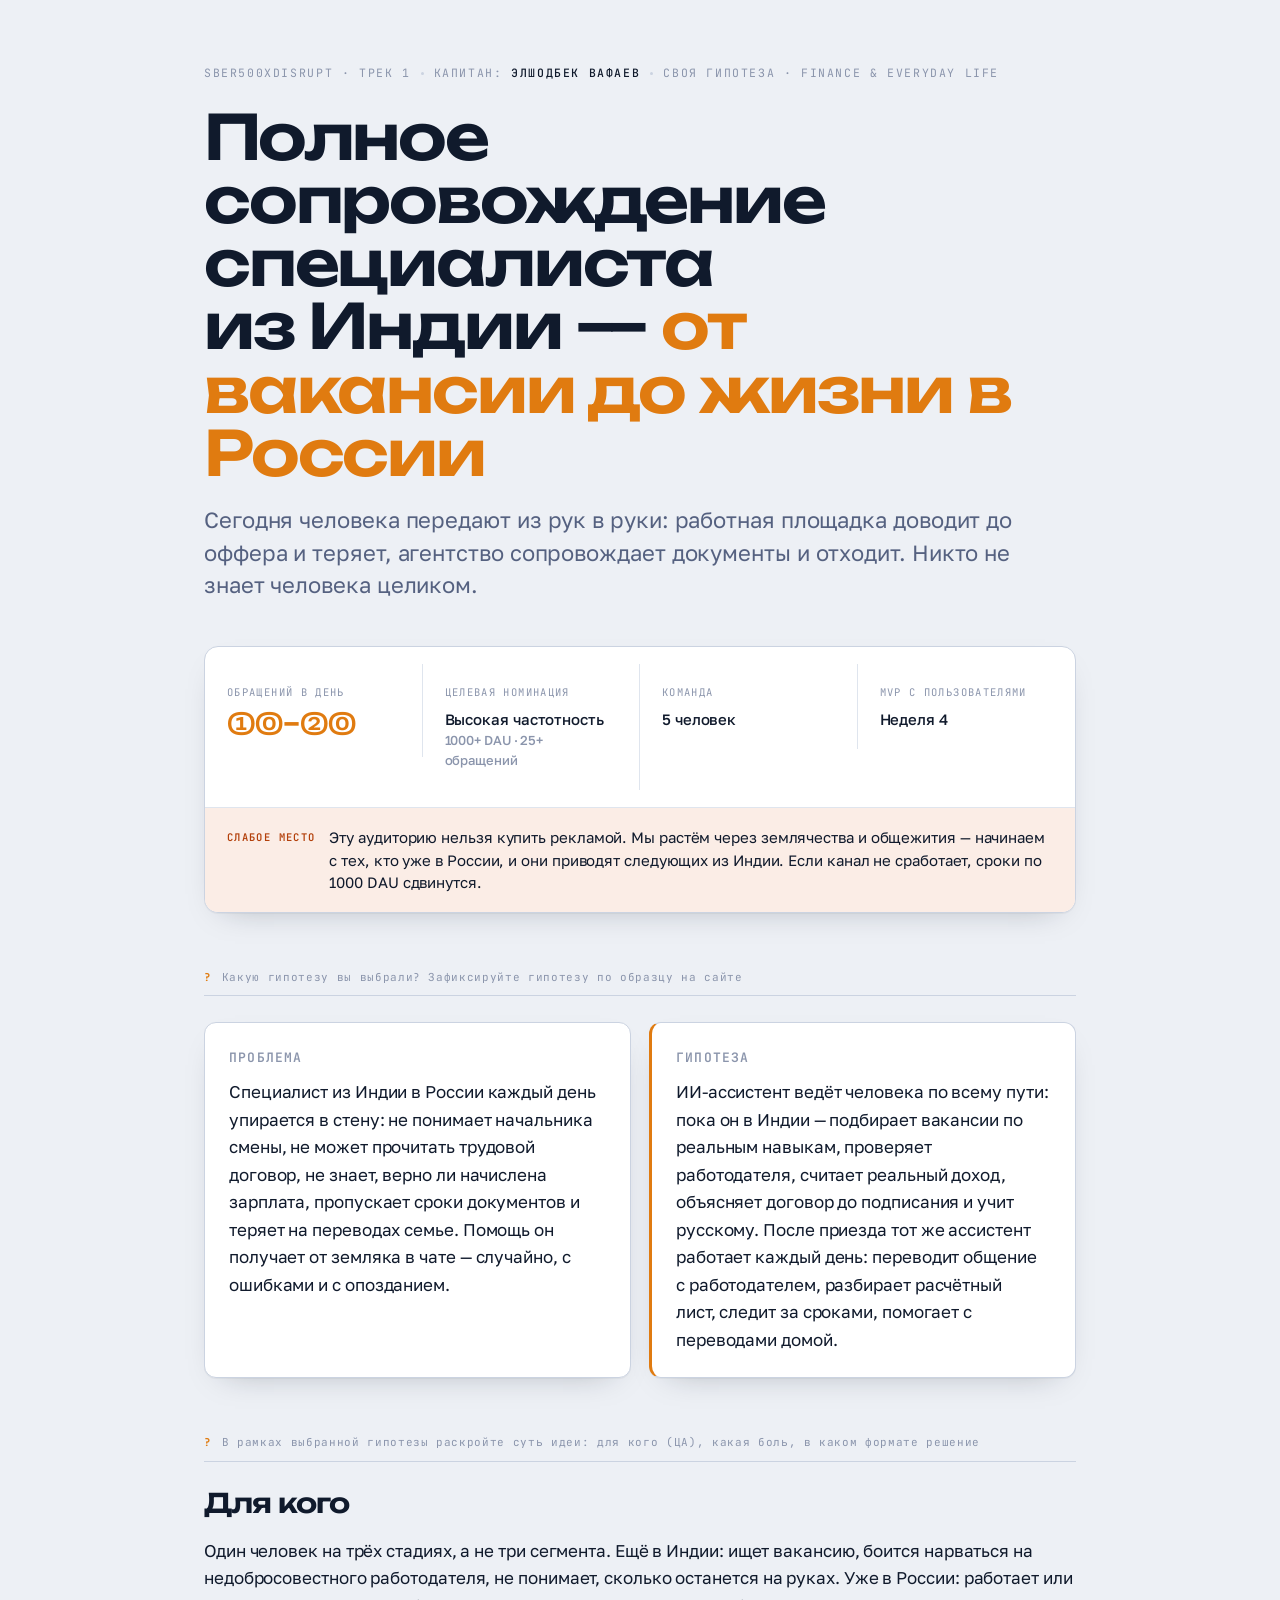
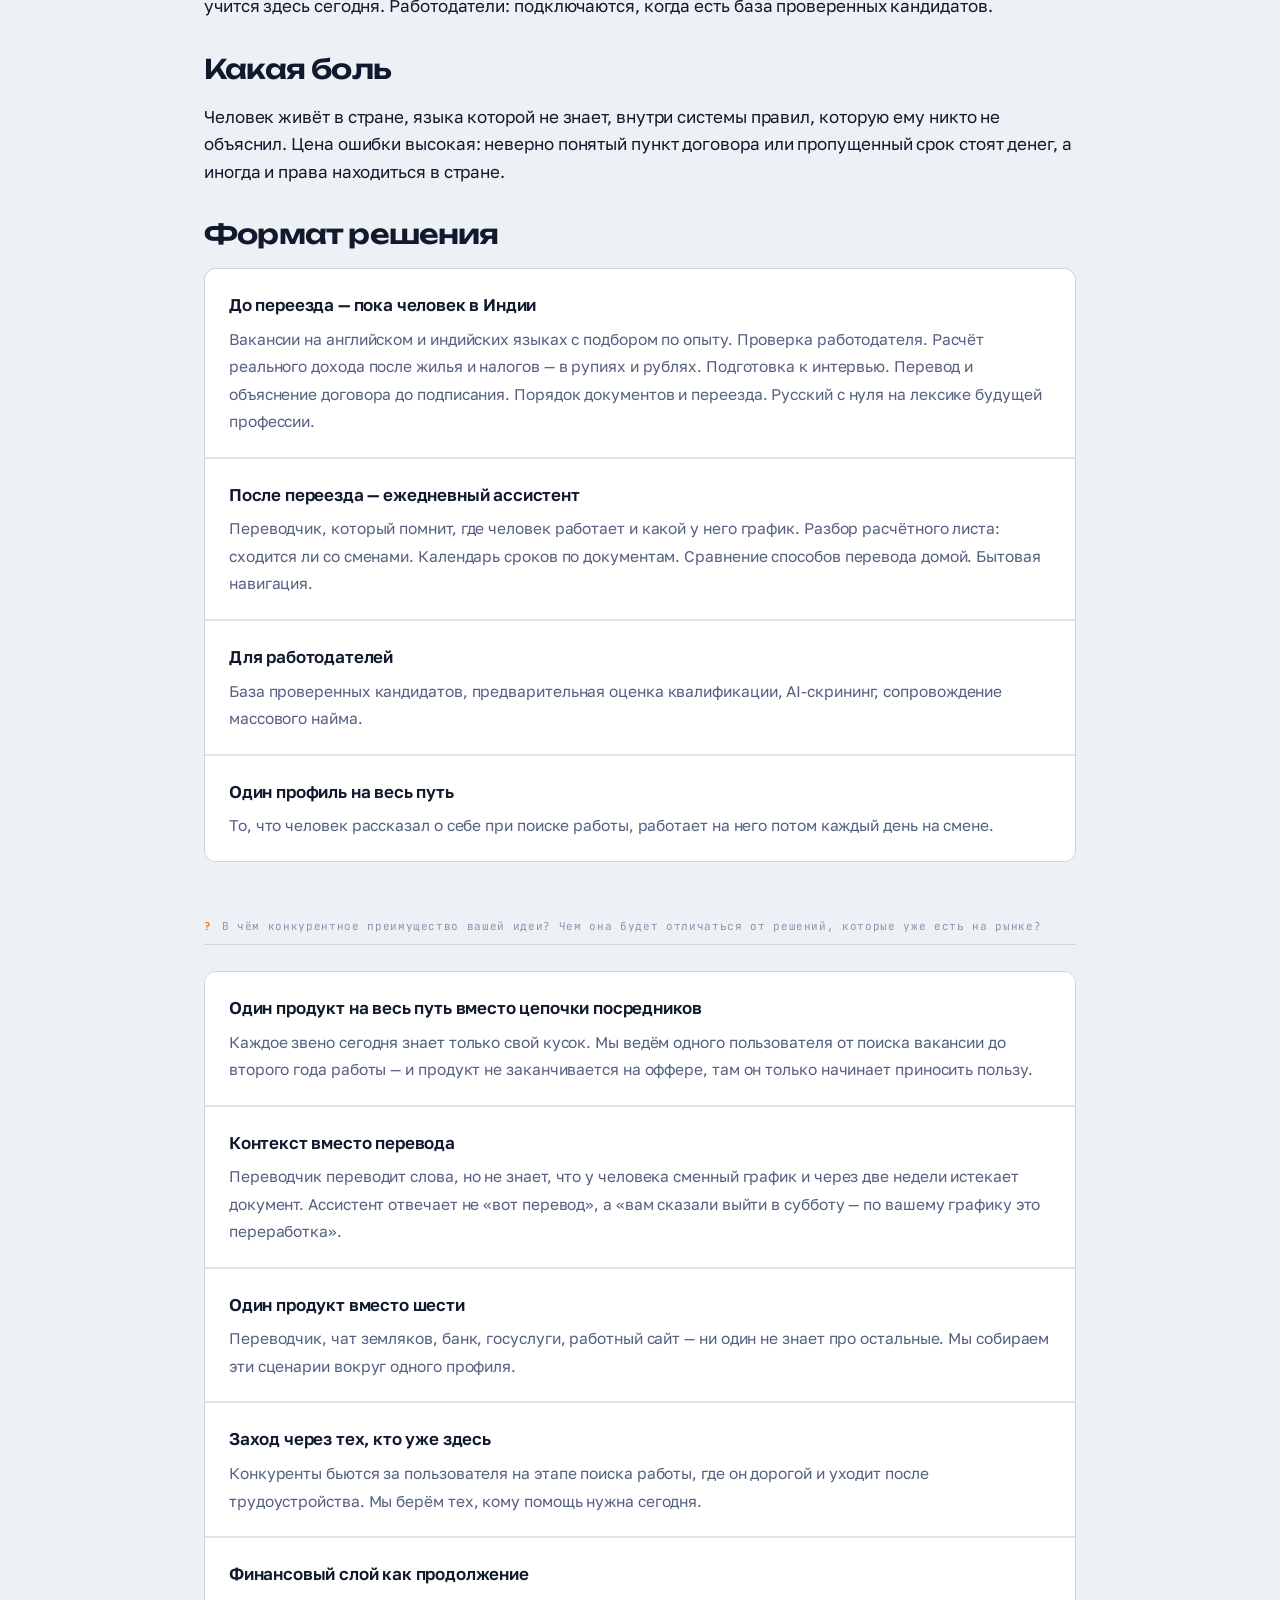
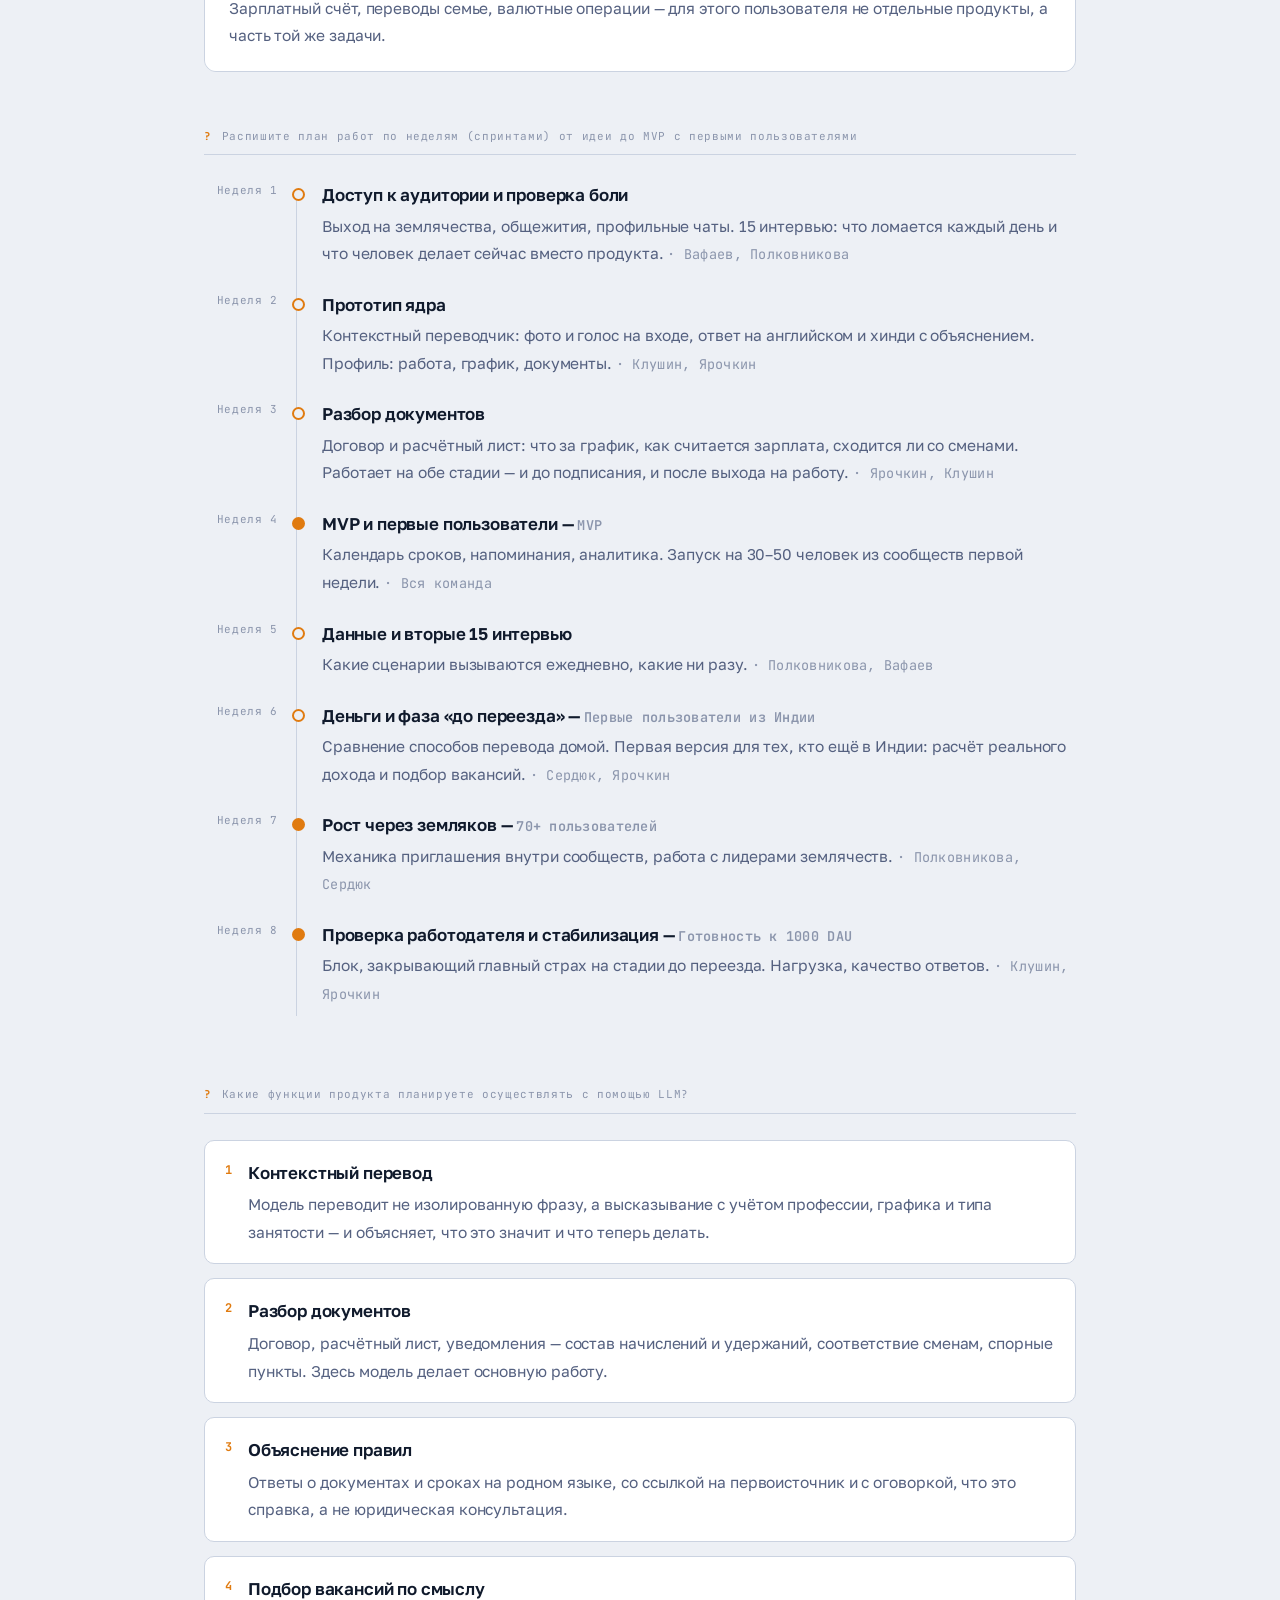
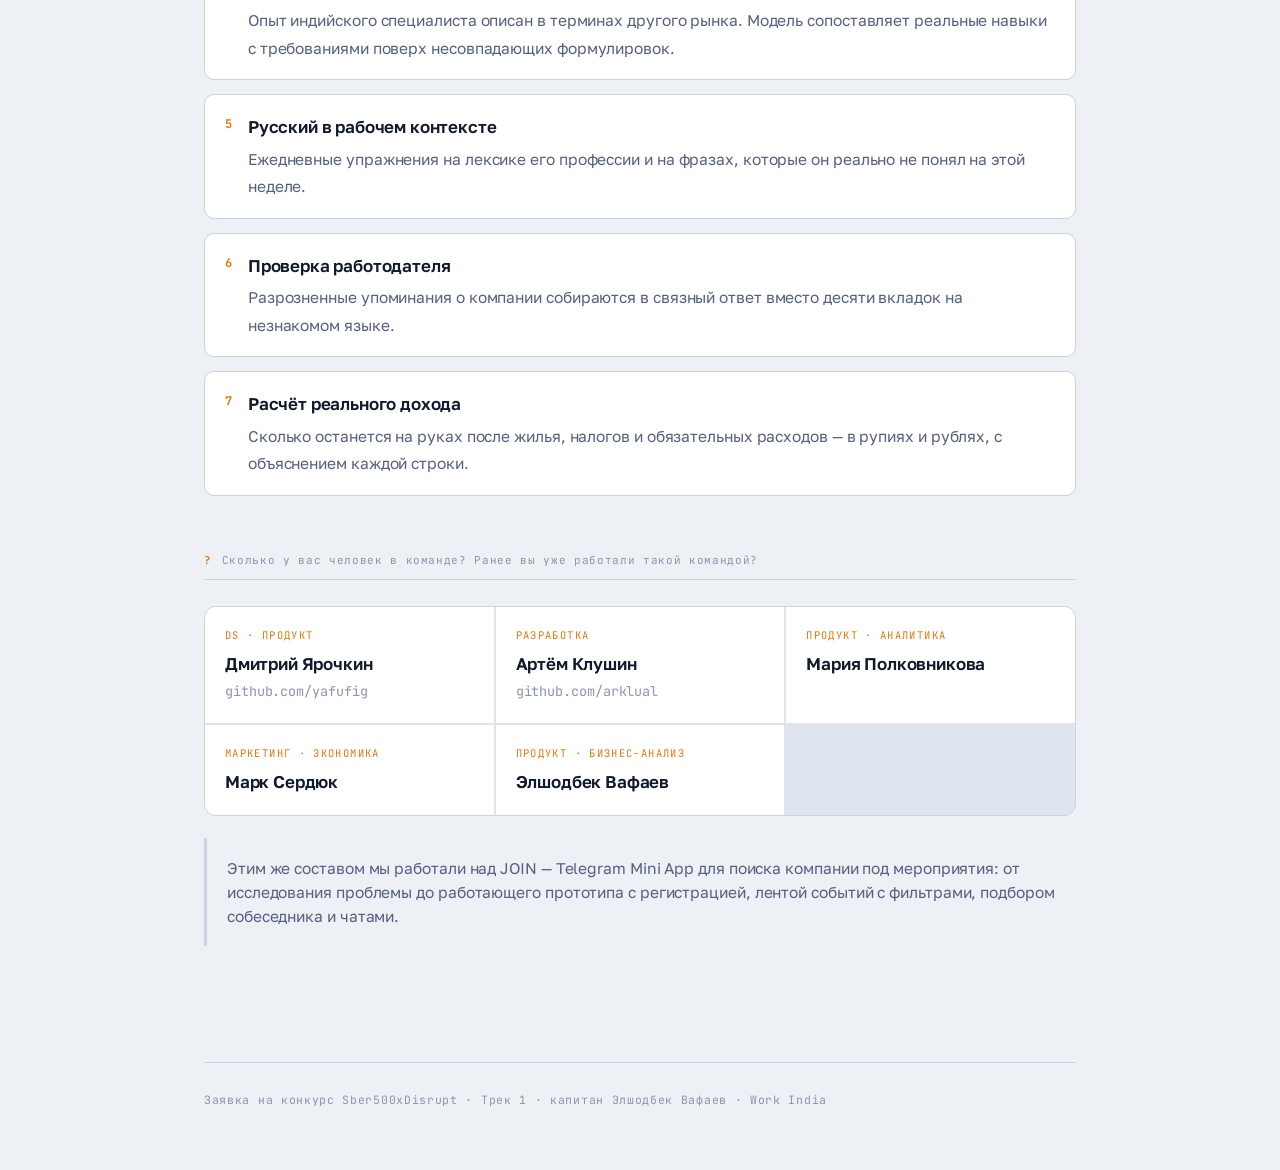
==== index.html @ 56ae88c8 "Add files via upload" ====
<!doctype html>
<html lang="ru">
<head>
<meta charset="utf-8">
<meta name="viewport" content="width=device-width,initial-scale=1">
<title>Work India — заявка Sber500xDisrupt</title>
<meta name="description" content="Сегодня человека передают из рук в руки: работная площадка доводит до оффера и теряет, агентство сопровождает документы и отходит. Никто не знает человека целиком.">
<link rel="preconnect" href="https://fonts.googleapis.com">
<link rel="preconnect" href="https://fonts.gstatic.com" crossorigin>
<link href="https://fonts.googleapis.com/css2?family=Unbounded:wght@500;600;700&family=Golos+Text:wght@400;500;600&family=JetBrains+Mono:wght@400;500;700&display=swap" rel="stylesheet">
<link rel="stylesheet" href="style.css">
<style>:root{--accent:#E07B10}</style>
</head>
<body>
<div class="wrap">

<header class="masthead">
  <div class="stamp">
    <span>Sber500xDisrupt · Трек 1</span><span class="dot"></span>
    <span>Капитан: <b>Элшодбек Вафаев</b></span><span class="dot"></span>
    <span>Своя гипотеза · Finance &amp; Everyday Life</span>
  </div>
  <h1>Полное сопровождение специалиста<br>из Индии — <span class="hl">от вакансии до жизни в России</span></h1>
  <p class="lede">Сегодня человека передают из рук в руки: работная площадка доводит до оффера и теряет, агентство сопровождает документы и отходит. Никто не знает человека целиком.</p>
</header>

<div class="verdict">
  <dl class="verdict-grid">
    <div class="cell"><dt>Обращений в день</dt><dd><span class="big">10–20</span></dd></div>
    <div class="cell"><dt>Целевая номинация</dt><dd>Высокая частотность<br><span style="color:var(--ink-faint);font-size:13px">1000+ DAU · 25+ обращений</span></dd></div>
    <div class="cell"><dt>Команда</dt><dd>5 человек</dd></div>
    <div class="cell"><dt>MVP с пользователями</dt><dd>Неделя 4</dd></div>
  </dl>
  <div class="weakspot">
    <span class="tag">Слабое место</span>
    <p>Эту аудиторию нельзя купить рекламой. Мы растём через землячества и общежития — начинаем с тех, кто уже в России, и они приводят следующих из Индии. Если канал не сработает, сроки по 1000 DAU сдвинутся.</p>
  </div>
</div>

<main>

<section>
  <p class="q">Какую гипотезу вы выбрали? Зафиксируйте гипотезу по образцу на сайте</p>
  <div class="duo">
    <div class="card"><h3>Проблема</h3><p>Специалист из Индии в России каждый день упирается в стену: не понимает начальника смены, не может прочитать трудовой договор, не знает, верно ли начислена зарплата, пропускает сроки документов и теряет на переводах семье. Помощь он получает от земляка в чате — случайно, с ошибками и с опозданием.</p></div>
    <div class="card accented"><h3>Гипотеза</h3><p>ИИ-ассистент ведёт человека по всему пути: пока он в Индии — подбирает вакансии по реальным навыкам, проверяет работодателя, считает реальный доход, объясняет договор до подписания и учит русскому. После приезда тот же ассистент работает каждый день: переводит общение с работодателем, разбирает расчётный лист, следит за сроками, помогает с переводами домой.</p></div>
  </div>
</section>

<section>
  <p class="q">В рамках выбранной гипотезы раскройте суть идеи: для кого (ЦА), какая боль, в каком формате решение</p>
  <h2>Для кого</h2>
  <p>Один человек на трёх стадиях, а не три сегмента. Ещё в Индии: ищет вакансию, боится нарваться на недобросовестного работодателя, не понимает, сколько останется на руках. Уже в России: работает или учится здесь сегодня. Работодатели: подключаются, когда есть база проверенных кандидатов.</p>
  <h2 style="margin-top:34px">Какая боль</h2>
  <p>Человек живёт в стране, языка которой не знает, внутри системы правил, которую ему никто не объяснил. Цена ошибки высокая: неверно понятый пункт договора или пропущенный срок стоят денег, а иногда и права находиться в стране.</p>
  <h2 style="margin-top:34px">Формат решения</h2>
  <div class="claims"><div class="claim"><b>До переезда — пока человек в Индии</b><span>Вакансии на английском и индийских языках с подбором по опыту. Проверка работодателя. Расчёт реального дохода после жилья и налогов — в рупиях и рублях. Подготовка к интервью. Перевод и объяснение договора до подписания. Порядок документов и переезда. Русский с нуля на лексике будущей профессии.</span></div><div class="claim"><b>После переезда — ежедневный ассистент</b><span>Переводчик, который помнит, где человек работает и какой у него график. Разбор расчётного листа: сходится ли со сменами. Календарь сроков по документам. Сравнение способов перевода домой. Бытовая навигация.</span></div><div class="claim"><b>Для работодателей</b><span>База проверенных кандидатов, предварительная оценка квалификации, AI-скрининг, сопровождение массового найма.</span></div><div class="claim"><b>Один профиль на весь путь</b><span>То, что человек рассказал о себе при поиске работы, работает на него потом каждый день на смене.</span></div></div>
</section>

<section>
  <p class="q">В чём конкурентное преимущество вашей идеи? Чем она будет отличаться от решений, которые уже есть на рынке?</p>
  <div class="claims"><div class="claim"><b>Один продукт на весь путь вместо цепочки посредников</b><span>Каждое звено сегодня знает только свой кусок. Мы ведём одного пользователя от поиска вакансии до второго года работы — и продукт не заканчивается на оффере, там он только начинает приносить пользу.</span></div><div class="claim"><b>Контекст вместо перевода</b><span>Переводчик переводит слова, но не знает, что у человека сменный график и через две недели истекает документ. Ассистент отвечает не «вот перевод», а «вам сказали выйти в субботу — по вашему графику это переработка».</span></div><div class="claim"><b>Один продукт вместо шести</b><span>Переводчик, чат земляков, банк, госуслуги, работный сайт — ни один не знает про остальные. Мы собираем эти сценарии вокруг одного профиля.</span></div><div class="claim"><b>Заход через тех, кто уже здесь</b><span>Конкуренты бьются за пользователя на этапе поиска работы, где он дорогой и уходит после трудоустройства. Мы берём тех, кому помощь нужна сегодня.</span></div><div class="claim"><b>Финансовый слой как продолжение</b><span>Зарплатный счёт, переводы семье, валютные операции — для этого пользователя не отдельные продукты, а часть той же задачи.</span></div></div>
</section>

<section>
  <p class="q">Распишите план работ по неделям (спринтами) от идеи до MVP с первыми пользователями</p>
  <ol class="sprints"><li class="sprint"><span class="wk">Неделя 1</span><b>Доступ к аудитории и проверка боли</b><span>Выход на землячества, общежития, профильные чаты. 15 интервью: что ломается каждый день и что человек делает сейчас вместо продукта. <em>· Вафаев, Полковникова</em></span></li><li class="sprint"><span class="wk">Неделя 2</span><b>Прототип ядра</b><span>Контекстный переводчик: фото и голос на входе, ответ на английском и хинди с объяснением. Профиль: работа, график, документы. <em>· Клушин, Ярочкин</em></span></li><li class="sprint"><span class="wk">Неделя 3</span><b>Разбор документов</b><span>Договор и расчётный лист: что за график, как считается зарплата, сходится ли со сменами. Работает на обе стадии — и до подписания, и после выхода на работу. <em>· Ярочкин, Клушин</em></span></li><li class="sprint milestone"><span class="wk">Неделя 4</span><b>MVP и первые пользователи — <em>MVP</em></b><span>Календарь сроков, напоминания, аналитика. Запуск на 30–50 человек из сообществ первой недели. <em>· Вся команда</em></span></li><li class="sprint"><span class="wk">Неделя 5</span><b>Данные и вторые 15 интервью</b><span>Какие сценарии вызываются ежедневно, какие ни разу. <em>· Полковникова, Вафаев</em></span></li><li class="sprint"><span class="wk">Неделя 6</span><b>Деньги и фаза «до переезда» — <em>Первые пользователи из Индии</em></b><span>Сравнение способов перевода домой. Первая версия для тех, кто ещё в Индии: расчёт реального дохода и подбор вакансий. <em>· Сердюк, Ярочкин</em></span></li><li class="sprint milestone"><span class="wk">Неделя 7</span><b>Рост через земляков — <em>70+ пользователей</em></b><span>Механика приглашения внутри сообществ, работа с лидерами землячеств. <em>· Полковникова, Сердюк</em></span></li><li class="sprint milestone"><span class="wk">Неделя 8</span><b>Проверка работодателя и стабилизация — <em>Готовность к 1000 DAU</em></b><span>Блок, закрывающий главный страх на стадии до переезда. Нагрузка, качество ответов. <em>· Клушин, Ярочкин</em></span></li></ol>
</section>

<section>
  <p class="q">Какие функции продукта планируете осуществлять с помощью LLM?</p>
  <ul class="llm"><li><span class="n">1</span><div><b>Контекстный перевод</b><span>Модель переводит не изолированную фразу, а высказывание с учётом профессии, графика и типа занятости — и объясняет, что это значит и что теперь делать.</span></div></li><li><span class="n">2</span><div><b>Разбор документов</b><span>Договор, расчётный лист, уведомления — состав начислений и удержаний, соответствие сменам, спорные пункты. Здесь модель делает основную работу.</span></div></li><li><span class="n">3</span><div><b>Объяснение правил</b><span>Ответы о документах и сроках на родном языке, со ссылкой на первоисточник и с оговоркой, что это справка, а не юридическая консультация.</span></div></li><li><span class="n">4</span><div><b>Подбор вакансий по смыслу</b><span>Опыт индийского специалиста описан в терминах другого рынка. Модель сопоставляет реальные навыки с требованиями поверх несовпадающих формулировок.</span></div></li><li><span class="n">5</span><div><b>Русский в рабочем контексте</b><span>Ежедневные упражнения на лексике его профессии и на фразах, которые он реально не понял на этой неделе.</span></div></li><li><span class="n">6</span><div><b>Проверка работодателя</b><span>Разрозненные упоминания о компании собираются в связный ответ вместо десяти вкладок на незнакомом языке.</span></div></li><li><span class="n">7</span><div><b>Расчёт реального дохода</b><span>Сколько останется на руках после жилья, налогов и обязательных расходов — в рупиях и рублях, с объяснением каждой строки.</span></div></li></ul>
</section>

<section>
  <p class="q">Сколько у вас человек в команде? Ранее вы уже работали такой командой?</p>
  <div class="team"><div class="member"><div class="role">DS · продукт</div><div class="nm">Дмитрий Ярочкин</div><div class="gh">github.com/yafufig</div></div><div class="member"><div class="role">Разработка</div><div class="nm">Артём Клушин</div><div class="gh">github.com/arklual</div></div><div class="member"><div class="role">Продукт · аналитика</div><div class="nm">Мария Полковникова</div></div><div class="member"><div class="role">Маркетинг · экономика</div><div class="nm">Марк Сердюк</div></div><div class="member"><div class="role">Продукт · бизнес-анализ</div><div class="nm">Элшодбек Вафаев</div></div></div>
  <p class="note">Этим же составом мы работали над JOIN — Telegram Mini App для поиска компании под мероприятия: от исследования проблемы до работающего прототипа с регистрацией, лентой событий с фильтрами, подбором собеседника и чатами.</p>
</section>

</main>

<footer>
  Заявка на конкурс Sber500xDisrupt · Трек 1 · капитан Элшодбек Вафаев · Work India
</footer>
</div>
</body>
</html>
---- style.css ----
/* Sber500xDisrupt — досье заявки. Общая система, акцент задаётся на <body data-accent>. */

:root{
  --paper:#EDF0F5;
  --panel:#FFFFFF;
  --ink:#101A2C;
  --ink-soft:#556180;
  --ink-faint:#8B95AC;
  --rule:#CBD3E1;
  --rule-soft:#DFE5EE;
  --warn:#B3400B;
  --warn-bg:#FBEDE6;
  --accent:#2B4CF0;
  --accent-ink:#FFFFFF;
  --shadow:0 1px 0 rgba(16,26,44,.04), 0 12px 32px -20px rgba(16,26,44,.35);
}
@media (prefers-color-scheme:dark){
  :root:not([data-theme="light"]){
    --paper:#0B1120;
    --panel:#121B2E;
    --ink:#E8EDF7;
    --ink-soft:#9AA7C2;
    --ink-faint:#6B7794;
    --rule:#26324A;
    --rule-soft:#1B2437;
    --warn:#F0864F;
    --warn-bg:#2A1810;
    --shadow:0 1px 0 rgba(0,0,0,.3), 0 16px 40px -24px rgba(0,0,0,.8);
  }
}
:root[data-theme="dark"]{
  --paper:#0B1120; --panel:#121B2E; --ink:#E8EDF7; --ink-soft:#9AA7C2;
  --ink-faint:#6B7794; --rule:#26324A; --rule-soft:#1B2437;
  --warn:#F0864F; --warn-bg:#2A1810;
  --shadow:0 1px 0 rgba(0,0,0,.3), 0 16px 40px -24px rgba(0,0,0,.8);
}

*{box-sizing:border-box}
html{-webkit-text-size-adjust:100%}
body{
  margin:0; background:var(--paper); color:var(--ink);
  font-family:"Golos Text","Inter",system-ui,-apple-system,"Segoe UI",sans-serif;
  font-size:17px; line-height:1.62; letter-spacing:-.005em;
  font-feature-settings:"ss01";
}
.wrap{max-width:920px;margin:0 auto;padding:0 24px}
::selection{background:var(--accent);color:var(--accent-ink)}
a{color:var(--accent)}
:focus-visible{outline:2px solid var(--accent);outline-offset:3px;border-radius:2px}

/* ---------- masthead ---------- */
.masthead{padding:64px 0 0}
.stamp{
  display:flex;flex-wrap:wrap;gap:10px;align-items:center;
  font-family:"JetBrains Mono",ui-monospace,monospace;
  font-size:11.5px;letter-spacing:.14em;text-transform:uppercase;color:var(--ink-faint);
}
.stamp b{color:var(--ink);font-weight:500}
.stamp .dot{width:3px;height:3px;border-radius:50%;background:var(--rule)}
h1{
  font-family:"Unbounded","Golos Text",sans-serif;
  font-weight:600;font-size:clamp(34px,6.2vw,62px);line-height:1.02;
  letter-spacing:-.035em;margin:22px 0 0;text-wrap:balance;
}
h1 .hl{color:var(--accent)}
.lede{
  font-size:clamp(18px,2.3vw,22px);line-height:1.48;color:var(--ink-soft);
  margin:20px 0 0;max-width:62ch;text-wrap:pretty;
}

/* ---------- signature: карточка метрик ---------- */
.verdict{
  margin:44px 0 0;background:var(--panel);border:1px solid var(--rule);
  border-radius:14px;box-shadow:var(--shadow);overflow:hidden;
}
.verdict-grid{display:grid;grid-template-columns:repeat(4,1fr);align-items:start}
.cell{padding:20px 22px;border-right:1px solid var(--rule-soft)}
.cell:last-child{border-right:0}
.cell dt{
  font-family:"JetBrains Mono",ui-monospace,monospace;
  font-size:10.5px;letter-spacing:.13em;text-transform:uppercase;
  color:var(--ink-faint);margin:0 0 8px;
}
.cell dd{margin:0;font-size:15px;line-height:1.35;font-weight:500}
.cell dd .big{
  display:block;font-family:"Unbounded",sans-serif;font-weight:600;
  font-size:26px;letter-spacing:-.03em;line-height:1.1;color:var(--accent);
}
.weakspot{
  display:flex;gap:14px;align-items:flex-start;
  padding:18px 22px;background:var(--warn-bg);border-top:1px solid var(--rule-soft);
}
.weakspot .tag{
  flex:none;font-family:"JetBrains Mono",ui-monospace,monospace;
  font-size:10.5px;letter-spacing:.13em;text-transform:uppercase;
  color:var(--warn);padding-top:3px;font-weight:600;
}
.weakspot p{margin:0;font-size:15px;line-height:1.5;color:var(--ink)}

/* ---------- sections ---------- */
main{padding:0 0 96px}
section{padding:56px 0 0}
.q{
  font-family:"JetBrains Mono",ui-monospace,monospace;
  font-size:11px;line-height:1.5;letter-spacing:.06em;color:var(--ink-faint);
  padding:0 0 10px;border-bottom:1px solid var(--rule);margin:0 0 26px;
  display:flex;gap:10px;
}
.q::before{content:"?";color:var(--accent);font-weight:700;flex:none}
h2{
  font-family:"Unbounded",sans-serif;font-weight:600;
  font-size:clamp(21px,3vw,27px);letter-spacing:-.03em;line-height:1.15;margin:0 0 18px;
}
h3{
  font-size:13px;font-weight:600;letter-spacing:.09em;text-transform:uppercase;
  color:var(--ink-faint);margin:0 0 10px;
  font-family:"JetBrains Mono",ui-monospace,monospace;
}
p{margin:0 0 16px;text-wrap:pretty}
p:last-child{margin-bottom:0}
.duo{display:grid;grid-template-columns:1fr 1fr;gap:18px}
.card{
  background:var(--panel);border:1px solid var(--rule);border-radius:12px;
  padding:24px;box-shadow:var(--shadow);
}
.card.accented{border-left:3px solid var(--accent)}

/* ---------- claims (конкурентка) ---------- */
.claims{display:grid;gap:2px;background:var(--rule-soft);border:1px solid var(--rule);border-radius:12px;overflow:hidden}
.claim{background:var(--panel);padding:22px 24px}
.claim b{display:block;font-size:17px;font-weight:600;margin:0 0 6px;letter-spacing:-.01em}
.claim span{color:var(--ink-soft);font-size:15.5px;line-height:1.55}

/* ---------- sprint timeline ---------- */
.sprints{list-style:none;margin:0;padding:0;position:relative}
.sprints::before{
  content:"";position:absolute;left:92px;top:14px;bottom:14px;width:1px;background:var(--rule);
}
.sprint{position:relative;padding:0 0 24px 118px;min-height:44px}
.sprint .wk{
  position:absolute;left:0;top:1px;width:74px;text-align:right;white-space:nowrap;
  font-family:"JetBrains Mono",ui-monospace,monospace;font-size:11px;
  letter-spacing:.06em;color:var(--ink-faint);
}
.sprint::before{
  content:"";position:absolute;left:88px;top:7px;width:9px;height:9px;border-radius:50%;
  background:var(--paper);border:2px solid var(--accent);
}
.sprint.milestone::before{background:var(--accent)}
.sprint b{display:block;font-weight:600;letter-spacing:-.01em;margin:0 0 3px}
.sprint span{color:var(--ink-soft);font-size:15.5px;line-height:1.55}
.sprint em{color:var(--ink-faint);font-style:normal;font-size:13.5px;
  font-family:"JetBrains Mono",ui-monospace,monospace;letter-spacing:.02em}

/* ---------- llm list ---------- */
.llm{list-style:none;margin:0;padding:0;display:grid;gap:14px}
.llm li{
  background:var(--panel);border:1px solid var(--rule);border-radius:10px;
  padding:18px 20px;display:grid;grid-template-columns:auto 1fr;gap:16px;align-items:start;
}
.llm .n{
  font-family:"JetBrains Mono",ui-monospace,monospace;font-size:12px;
  color:var(--accent);font-weight:700;padding-top:2px;
}
.llm b{display:block;margin:0 0 4px;font-weight:600;letter-spacing:-.01em}
.llm span{color:var(--ink-soft);font-size:15.5px;line-height:1.55}

/* ---------- team ---------- */
.team{display:grid;grid-template-columns:repeat(3,1fr);gap:2px;background:var(--rule-soft);
  border:1px solid var(--rule);border-radius:12px;overflow:hidden}
.member{background:var(--panel);padding:20px}
.member .role{
  font-family:"JetBrains Mono",ui-monospace,monospace;font-size:10.5px;
  letter-spacing:.13em;text-transform:uppercase;color:var(--accent);margin:0 0 6px;
}
.member .nm{font-weight:600;letter-spacing:-.01em}
.member .gh{font-size:13.5px;color:var(--ink-faint);word-break:break-all;
  font-family:"JetBrains Mono",ui-monospace,monospace;margin-top:4px}
.note{
  margin:22px 0 0;padding:18px 20px;border-left:3px solid var(--rule);
  color:var(--ink-soft);font-size:15.5px;line-height:1.55;
}

footer{
  border-top:1px solid var(--rule);padding:28px 0 60px;margin-top:20px;
  font-family:"JetBrains Mono",ui-monospace,monospace;font-size:11.5px;
  letter-spacing:.06em;color:var(--ink-faint);
}

@media (max-width:820px){
  .verdict-grid{grid-template-columns:repeat(2,1fr)}
  .cell{border-bottom:1px solid var(--rule-soft)}
  .cell:nth-child(2n){border-right:0}
  .duo{grid-template-columns:1fr}
  .team{grid-template-columns:repeat(2,1fr)}
}
@media (max-width:540px){
  body{font-size:16px}
  .masthead{padding-top:40px}
  .verdict-grid{grid-template-columns:1fr}
  .cell{border-right:0}
  .team{grid-template-columns:1fr}
  .sprints::before{left:6px}
  .sprint{padding-left:30px}
  .sprint::before{left:2px}
  .sprint .wk{position:static;width:auto;display:block;margin-bottom:2px}
}
@media (prefers-reduced-motion:reduce){*{animation:none!important;transition:none!important}}
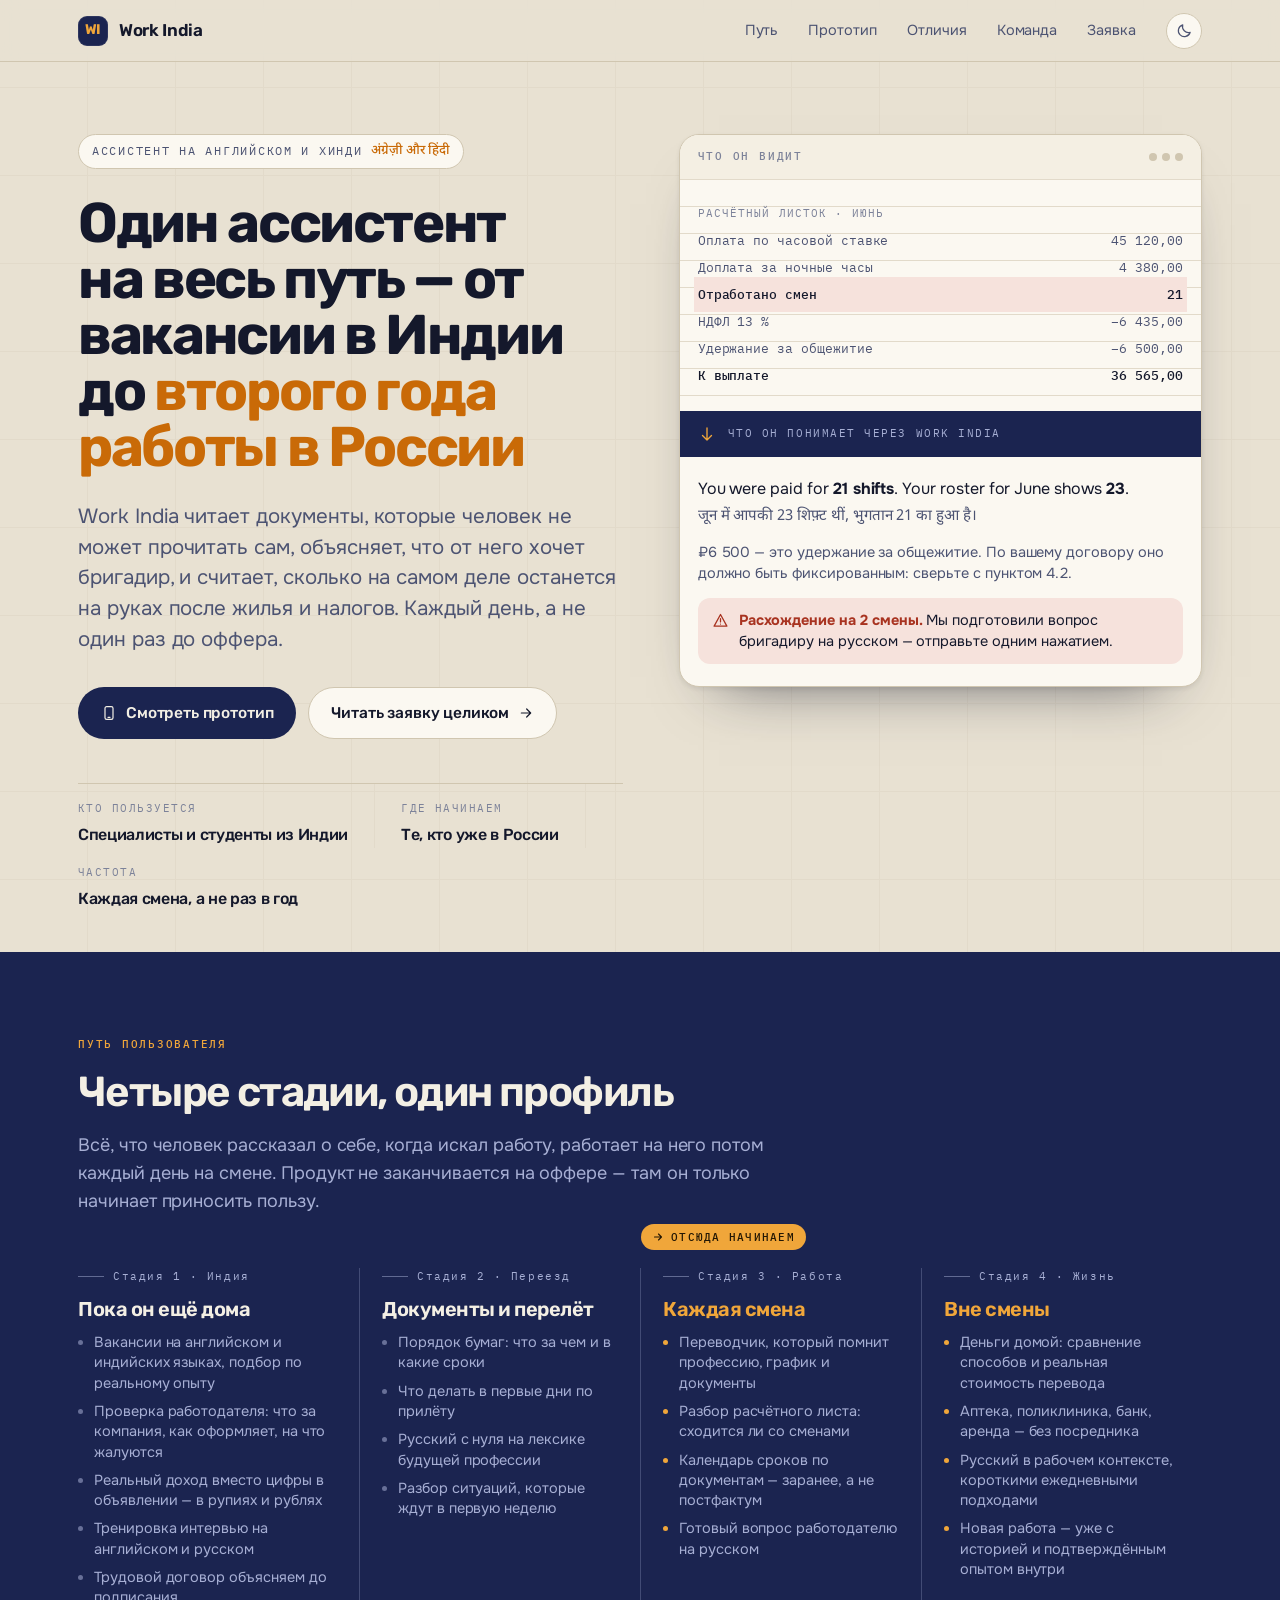
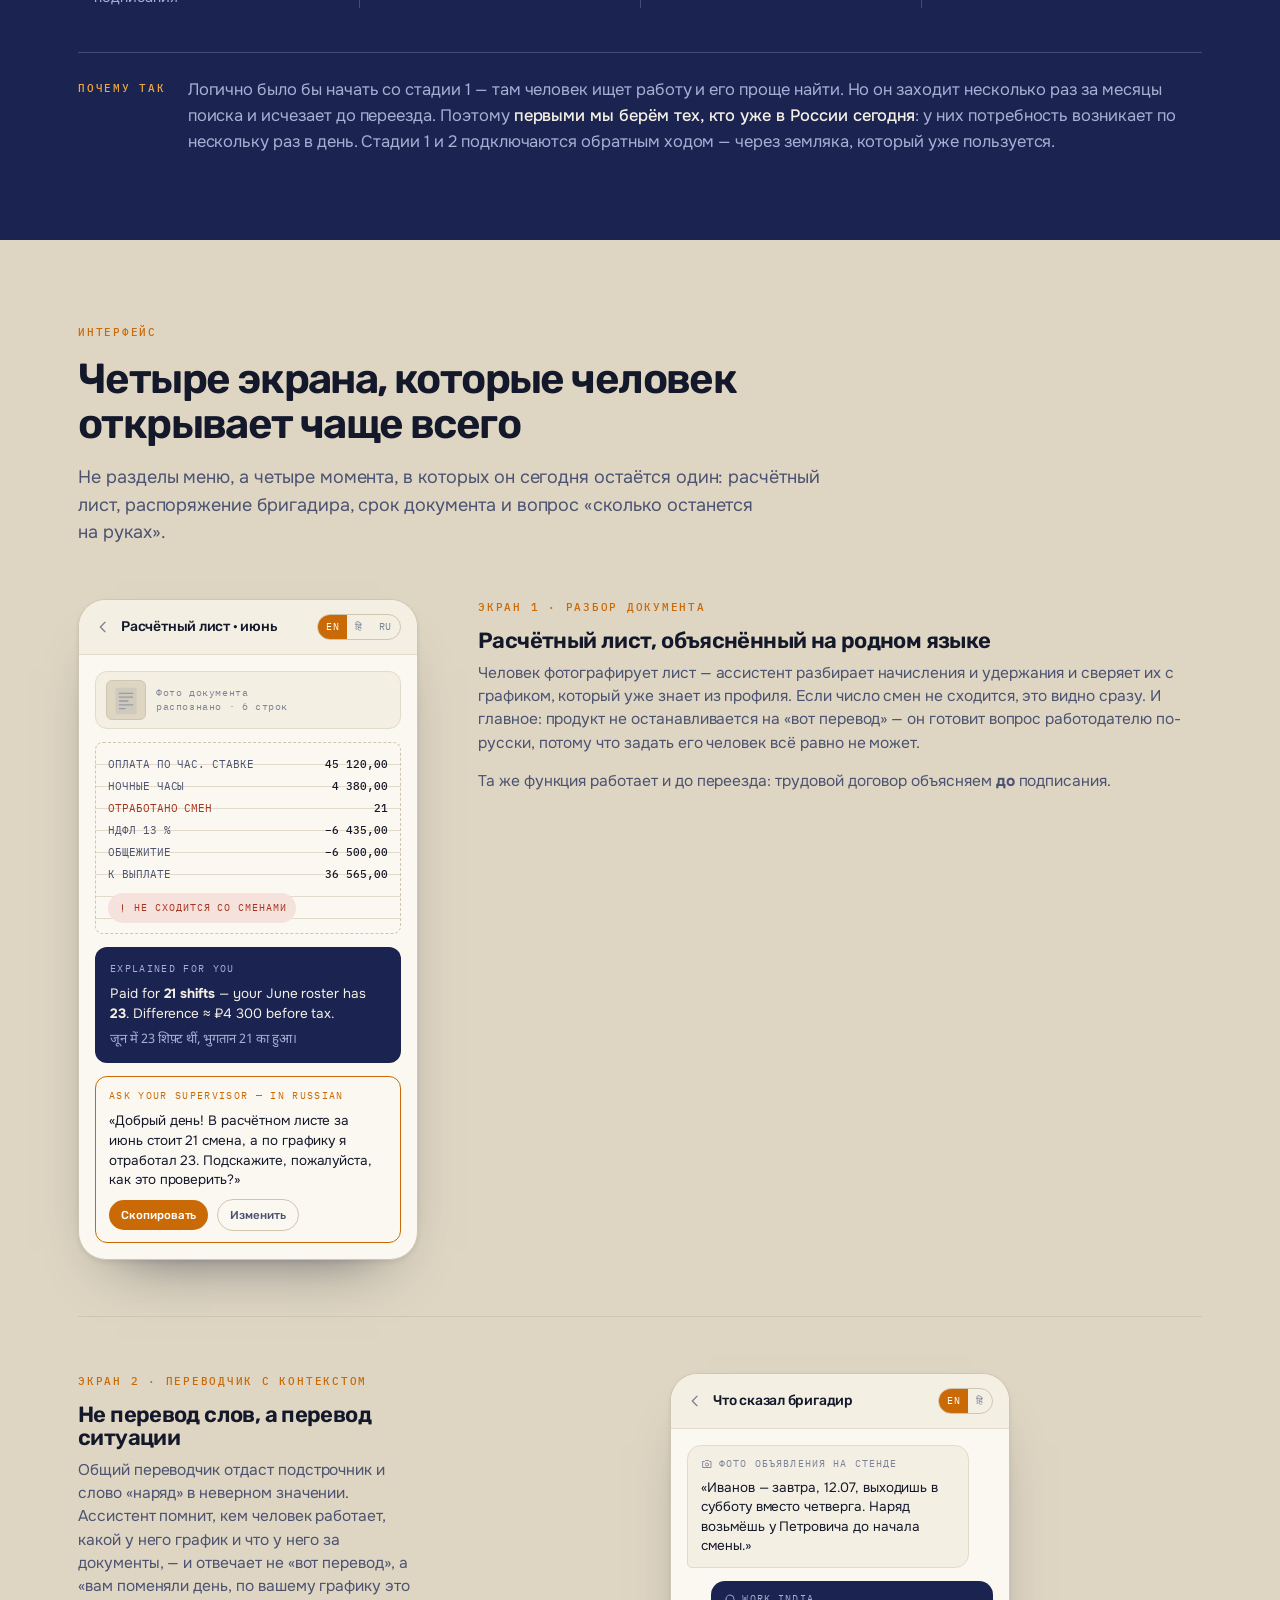
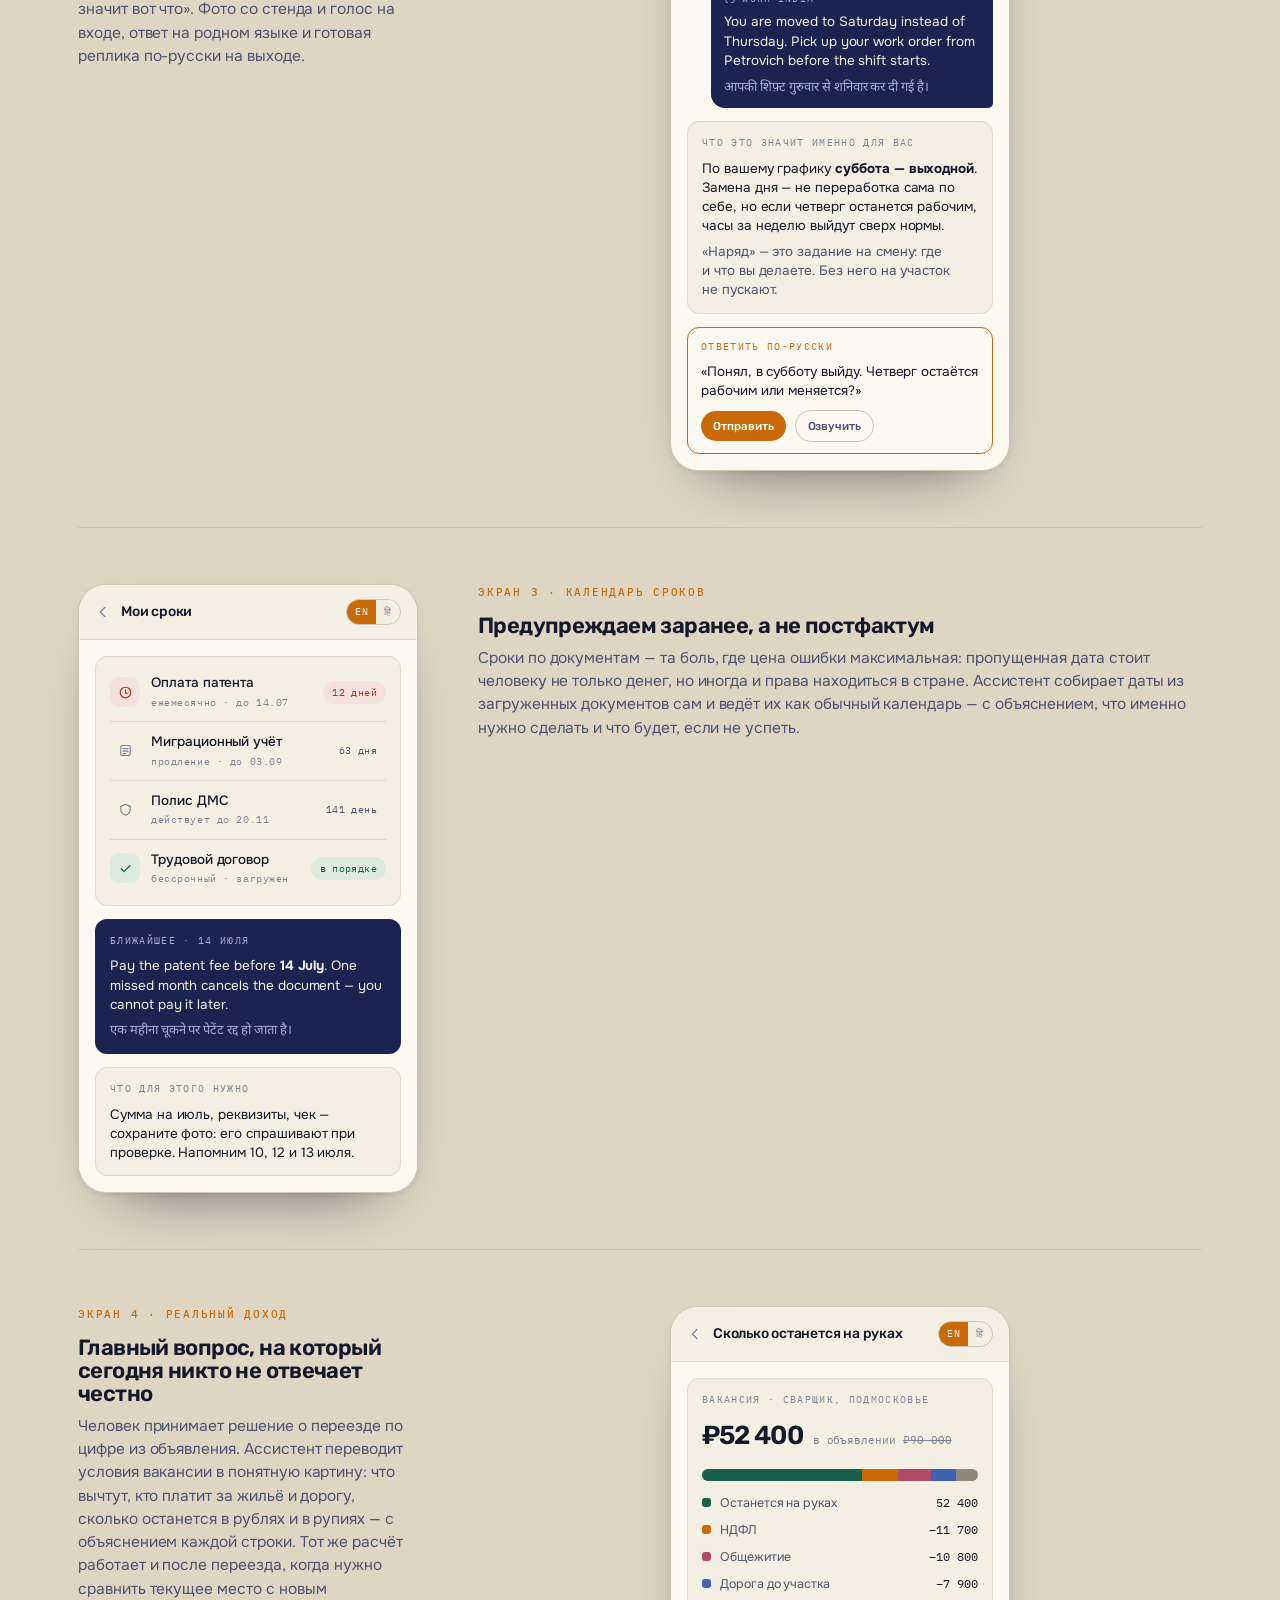
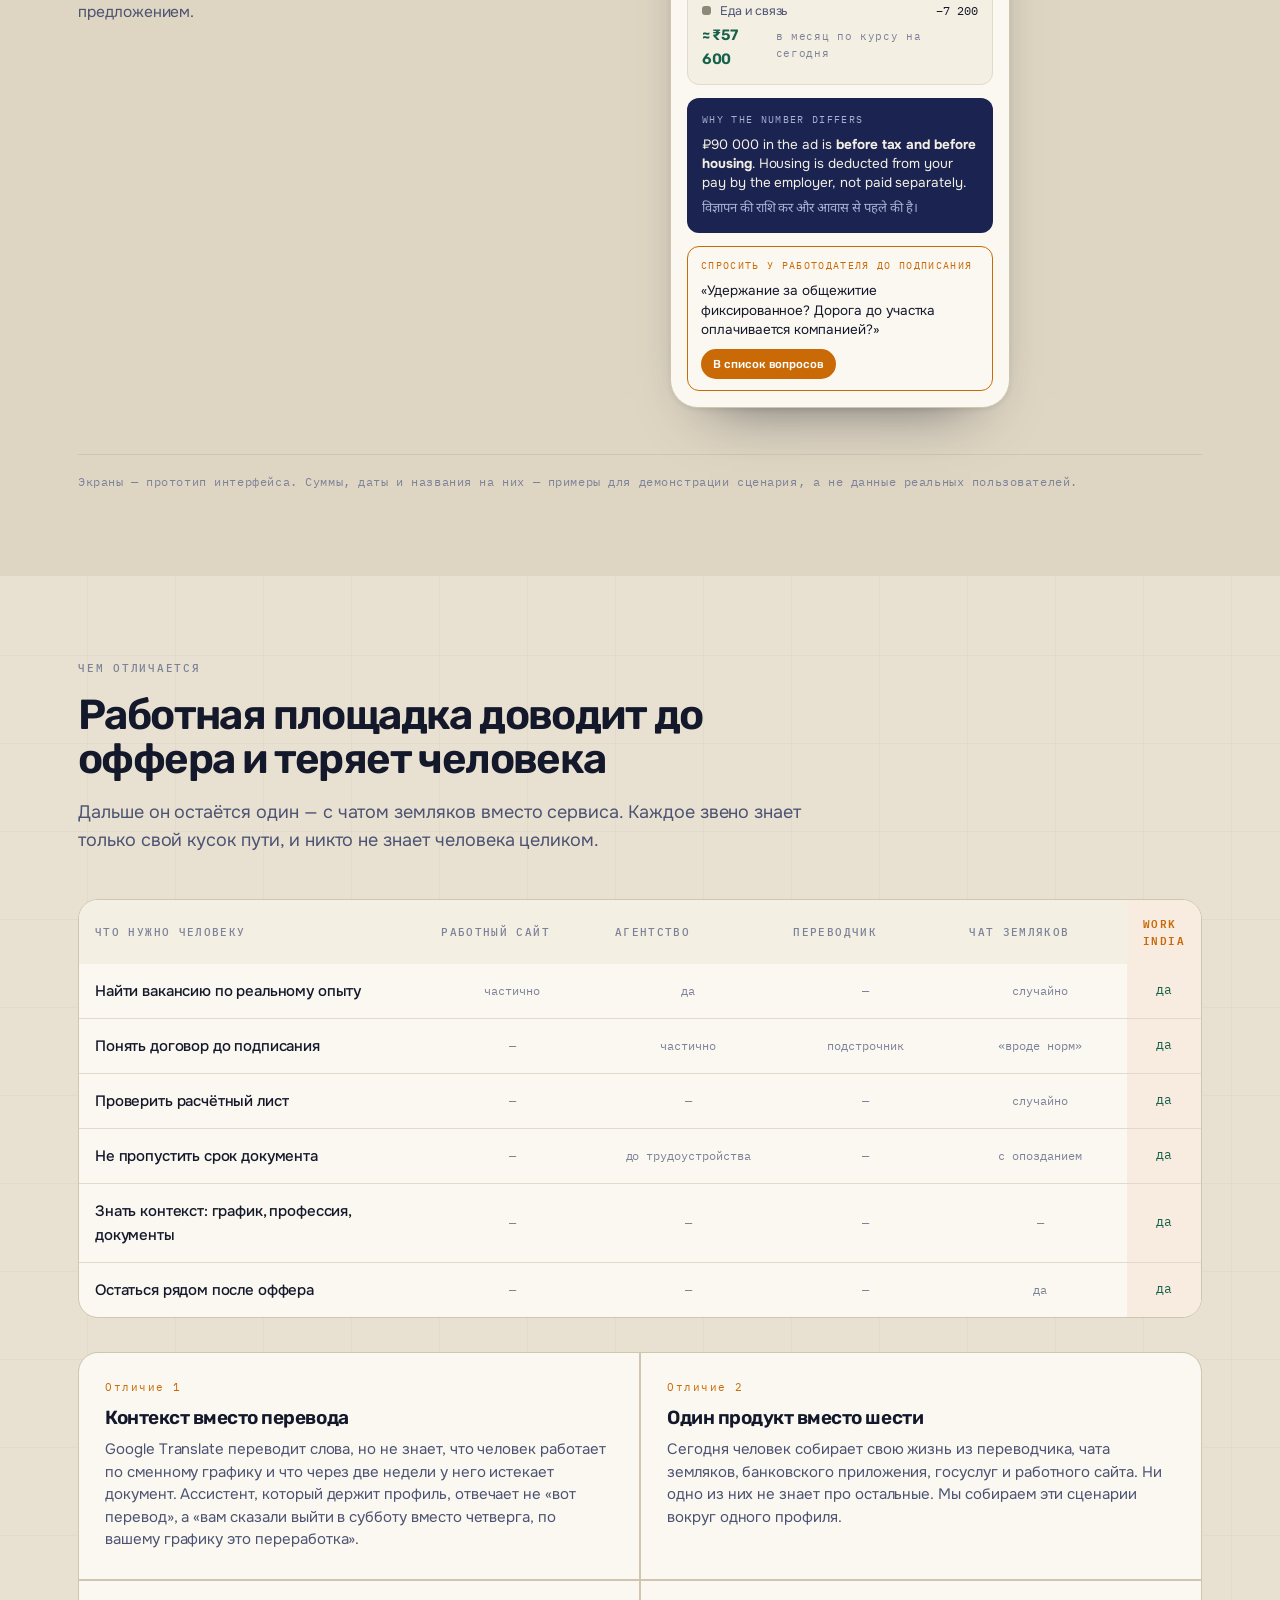
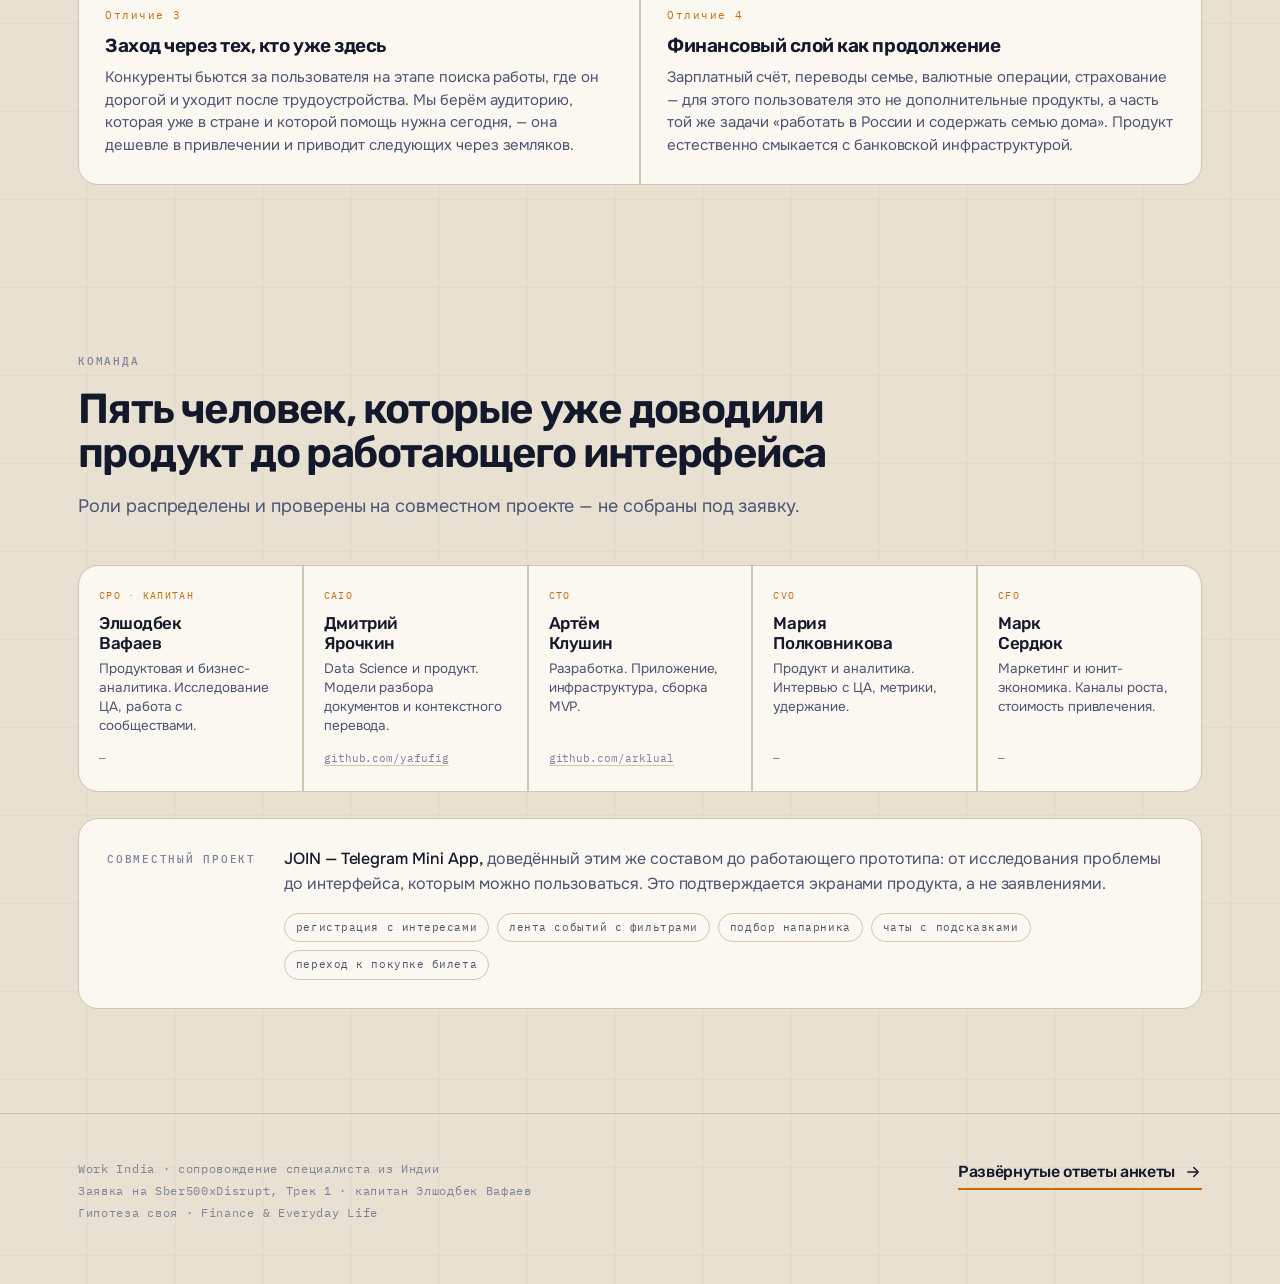
==== commit 072503e2: "Add files via upload" ====
--- a/index.html
+++ b/index.html
@@ -1,88 +1,606 @@
 <!doctype html>
-<html lang="ru">
+<html lang="ru" data-theme="">
 <head>
 <meta charset="utf-8">
 <meta name="viewport" content="width=device-width,initial-scale=1">
-<title>Work India — заявка Sber500xDisrupt</title>
-<meta name="description" content="Сегодня человека передают из рук в руки: работная площадка доводит до оффера и теряет, агентство сопровождает документы и отходит. Никто не знает человека целиком.">
+<title>Work India — ассистент специалиста из Индии в России</title>
+<meta name="description" content="Один ассистент на весь путь: от вакансии в Индии до второго года работы в России. Читает документы, переводит бригадира с контекстом, считает реальный доход и следит за сроками. На английском и хинди.">
 <link rel="preconnect" href="https://fonts.googleapis.com">
 <link rel="preconnect" href="https://fonts.gstatic.com" crossorigin>
-<link href="https://fonts.googleapis.com/css2?family=Unbounded:wght@500;600;700&family=Golos+Text:wght@400;500;600&family=JetBrains+Mono:wght@400;500;700&display=swap" rel="stylesheet">
-<link rel="stylesheet" href="style.css">
-<style>:root{--accent:#E07B10}</style>
+<link href="https://fonts.googleapis.com/css2?family=Rubik:wght@500;600;700&family=Onest:wght@400;500;600&family=IBM+Plex+Mono:wght@400;500&family=Noto+Sans+Devanagari:wght@400;500&display=swap" rel="stylesheet">
+<link rel="stylesheet" href="wi.css">
+<script>
+  (function(){try{var t=localStorage.getItem('wi-theme');if(t){document.documentElement.setAttribute('data-theme',t)}else{document.documentElement.removeAttribute('data-theme')}}catch(e){}})();
+</script>
 </head>
 <body>
-<div class="wrap">
-
-<header class="masthead">
-  <div class="stamp">
-    <span>Sber500xDisrupt · Трек 1</span><span class="dot"></span>
-    <span>Капитан: <b>Элшодбек Вафаев</b></span><span class="dot"></span>
-    <span>Своя гипотеза · Finance &amp; Everyday Life</span>
+
+<!-- ==================== ШАПКА ==================== -->
+<header class="topbar">
+  <div class="topbar-in">
+    <a class="brand" href="index.html">
+      <span class="brand-mark" aria-hidden="true">WI</span>
+      Work India
+    </a>
+    <nav class="topnav" aria-label="Разделы">
+      <a href="#path">Путь</a>
+      <a href="#proto">Прототип</a>
+      <a href="#diff">Отличия</a>
+      <a href="#team">Команда</a>
+      <a class="nav-keep" href="application.html">Заявка</a>
+    </nav>
+    <button class="theme-toggle" type="button" id="themeBtn" aria-label="Переключить тёмную тему">
+      <svg class="i-moon" viewBox="0 0 24 24" fill="none" stroke="currentColor" stroke-width="1.7" stroke-linecap="round" stroke-linejoin="round" aria-hidden="true"><path d="M20 14.5A8.5 8.5 0 0 1 9.5 4a8.5 8.5 0 1 0 10.5 10.5Z"/></svg>
+      <svg class="i-sun" viewBox="0 0 24 24" fill="none" stroke="currentColor" stroke-width="1.7" stroke-linecap="round" stroke-linejoin="round" aria-hidden="true"><circle cx="12" cy="12" r="4.2"/><path d="M12 2.5v2M12 19.5v2M2.5 12h2M19.5 12h2M5.2 5.2l1.4 1.4M17.4 17.4l1.4 1.4M18.8 5.2l-1.4 1.4M6.6 17.4l-1.4 1.4"/></svg>
+    </button>
   </div>
-  <h1>Полное сопровождение специалиста<br>из Индии — <span class="hl">от вакансии до жизни в России</span></h1>
-  <p class="lede">Сегодня человека передают из рук в руки: работная площадка доводит до оффера и теряет, агентство сопровождает документы и отходит. Никто не знает человека целиком.</p>
 </header>
 
-<div class="verdict">
-  <dl class="verdict-grid">
-    <div class="cell"><dt>Обращений в день</dt><dd><span class="big">10–20</span></dd></div>
-    <div class="cell"><dt>Целевая номинация</dt><dd>Высокая частотность<br><span style="color:var(--ink-faint);font-size:13px">1000+ DAU · 25+ обращений</span></dd></div>
-    <div class="cell"><dt>Команда</dt><dd>5 человек</dd></div>
-    <div class="cell"><dt>MVP с пользователями</dt><dd>Неделя 4</dd></div>
-  </dl>
-  <div class="weakspot">
-    <span class="tag">Слабое место</span>
-    <p>Эту аудиторию нельзя купить рекламой. Мы растём через землячества и общежития — начинаем с тех, кто уже в России, и они приводят следующих из Индии. Если канал не сработает, сроки по 1000 DAU сдвинутся.</p>
-  </div>
-</div>
-
 <main>
 
-<section>
-  <p class="q">Какую гипотезу вы выбрали? Зафиксируйте гипотезу по образцу на сайте</p>
-  <div class="duo">
-    <div class="card"><h3>Проблема</h3><p>Специалист из Индии в России каждый день упирается в стену: не понимает начальника смены, не может прочитать трудовой договор, не знает, верно ли начислена зарплата, пропускает сроки документов и теряет на переводах семье. Помощь он получает от земляка в чате — случайно, с ошибками и с опозданием.</p></div>
-    <div class="card accented"><h3>Гипотеза</h3><p>ИИ-ассистент ведёт человека по всему пути: пока он в Индии — подбирает вакансии по реальным навыкам, проверяет работодателя, считает реальный доход, объясняет договор до подписания и учит русскому. После приезда тот же ассистент работает каждый день: переводит общение с работодателем, разбирает расчётный лист, следит за сроками, помогает с переводами домой.</p></div>
+<!-- ==================== ГЕРОЙ ==================== -->
+<section class="hero">
+  <div class="shell hero-grid">
+
+    <div>
+      <span class="eyebrow">Ассистент на английском и хинди <b>अंग्रेज़ी और हिंदी</b></span>
+      <h1>Один ассистент на весь путь — от вакансии в Индии до <em>второго года работы в России</em></h1>
+      <p class="hero-lede">
+        Work India читает документы, которые человек не может прочитать сам, объясняет,
+        что от него хочет бригадир, и считает, сколько на самом деле останется на руках
+        после жилья и налогов. Каждый день, а не один раз до оффера.
+      </p>
+      <div class="hero-cta">
+        <a class="btn btn--primary" href="#proto">
+          <svg viewBox="0 0 24 24" fill="none" stroke="currentColor" stroke-width="1.8" stroke-linecap="round" stroke-linejoin="round" aria-hidden="true"><rect x="6" y="2.5" width="12" height="19" rx="2.5"/><path d="M10.5 18.5h3"/></svg>
+          Смотреть прототип
+        </a>
+        <a class="btn btn--ghost" href="application.html">
+          Читать заявку целиком
+          <svg viewBox="0 0 24 24" fill="none" stroke="currentColor" stroke-width="1.8" stroke-linecap="round" stroke-linejoin="round" aria-hidden="true"><path d="M5 12h14M13 6l6 6-6 6"/></svg>
+        </a>
+      </div>
+
+      <dl class="hero-facts">
+        <div><dt>Кто пользуется</dt><dd>Специалисты и студенты из Индии</dd></div>
+        <div><dt>Где начинаем</dt><dd>Те, кто уже в России</dd></div>
+        <div><dt>Частота</dt><dd>Каждая смена, а не раз в год</dd></div>
+      </dl>
+    </div>
+
+    <!-- ПОДПИСЬ СТРАНИЦЫ: разрыв между «что он видит» и «что он понимает» -->
+    <div class="gap">
+      <div class="gap-card">
+        <div class="gap-head">
+          <span class="tag">Что он видит</span>
+          <span class="dot-row" aria-hidden="true"><i></i><i></i><i></i></span>
+        </div>
+
+        <div class="scan" aria-label="Фрагмент расчётного листа на русском языке">
+          <div class="scan-title">Расчётный листок · июнь</div>
+          <div class="scan-row"><span>Оплата по часовой ставке</span><span>45 120,00</span></div>
+          <div class="scan-row"><span>Доплата за ночные часы</span><span>4 380,00</span></div>
+          <div class="scan-row mark"><span>Отработано смен</span><span>21</span></div>
+          <div class="scan-row"><span>НДФЛ 13 %</span><span>−6 435,00</span></div>
+          <div class="scan-row"><span>Удержание за общежитие</span><span>−6 500,00</span></div>
+          <div class="scan-row scan-total"><span>К выплате</span><span>36 565,00</span></div>
+        </div>
+
+        <div class="gap-arrow">
+          <svg viewBox="0 0 24 24" fill="none" stroke="currentColor" stroke-width="1.8" stroke-linecap="round" stroke-linejoin="round" aria-hidden="true"><path d="M12 4v16M6 14l6 6 6-6"/></svg>
+          Что он понимает через Work India
+        </div>
+
+        <div class="answer">
+          <p class="answer-line">You were paid for <b>21 shifts</b>. Your roster for June shows <b>23</b>.</p>
+          <p class="answer-line hi">जून में आपकी 23 शिफ़्ट थीं, भुगतान 21 का हुआ है।</p>
+          <p class="answer-line" style="font-size:14.5px;color:var(--ink-2)">
+            ₽6 500 — это удержание за общежитие. По вашему договору оно должно быть
+            фиксированным: сверьте с пунктом 4.2.
+          </p>
+          <div class="flag">
+            <svg viewBox="0 0 24 24" fill="none" stroke="currentColor" stroke-width="1.8" stroke-linecap="round" stroke-linejoin="round" aria-hidden="true"><path d="M12 3.5 21 20H3Z"/><path d="M12 9.5v4.5M12 17h.01"/></svg>
+            <p><b>Расхождение на 2 смены.</b> Мы подготовили вопрос бригадиру на русском — отправьте одним нажатием.</p>
+          </div>
+        </div>
+      </div>
+    </div>
+
   </div>
 </section>
 
-<section>
-  <p class="q">В рамках выбранной гипотезы раскройте суть идеи: для кого (ЦА), какая боль, в каком формате решение</p>
-  <h2>Для кого</h2>
-  <p>Один человек на трёх стадиях, а не три сегмента. Ещё в Индии: ищет вакансию, боится нарваться на недобросовестного работодателя, не понимает, сколько останется на руках. Уже в России: работает или учится здесь сегодня. Работодатели: подключаются, когда есть база проверенных кандидатов.</p>
-  <h2 style="margin-top:34px">Какая боль</h2>
-  <p>Человек живёт в стране, языка которой не знает, внутри системы правил, которую ему никто не объяснил. Цена ошибки высокая: неверно понятый пункт договора или пропущенный срок стоят денег, а иногда и права находиться в стране.</p>
-  <h2 style="margin-top:34px">Формат решения</h2>
-  <div class="claims"><div class="claim"><b>До переезда — пока человек в Индии</b><span>Вакансии на английском и индийских языках с подбором по опыту. Проверка работодателя. Расчёт реального дохода после жилья и налогов — в рупиях и рублях. Подготовка к интервью. Перевод и объяснение договора до подписания. Порядок документов и переезда. Русский с нуля на лексике будущей профессии.</span></div><div class="claim"><b>После переезда — ежедневный ассистент</b><span>Переводчик, который помнит, где человек работает и какой у него график. Разбор расчётного листа: сходится ли со сменами. Календарь сроков по документам. Сравнение способов перевода домой. Бытовая навигация.</span></div><div class="claim"><b>Для работодателей</b><span>База проверенных кандидатов, предварительная оценка квалификации, AI-скрининг, сопровождение массового найма.</span></div><div class="claim"><b>Один профиль на весь путь</b><span>То, что человек рассказал о себе при поиске работы, работает на него потом каждый день на смене.</span></div></div>
+<!-- ==================== ПУТЬ ==================== -->
+<section class="band" id="path">
+  <div class="shell">
+    <div class="sec-head">
+      <span class="tag">Путь пользователя</span>
+      <h2>Четыре стадии, один профиль</h2>
+      <p>Всё, что человек рассказал о себе, когда искал работу, работает на него потом каждый день на смене. Продукт не заканчивается на оффере — там он только начинает приносить пользу.</p>
+    </div>
+
+    <div class="path">
+      <div class="stage">
+        <div class="stage-no"><i aria-hidden="true"></i>Стадия 1 · Индия</div>
+        <h3>Пока он ещё дома</h3>
+        <ul>
+          <li>Вакансии на английском и индийских языках, подбор по реальному опыту</li>
+          <li>Проверка работодателя: что за компания, как оформляет, на что жалуются</li>
+          <li>Реальный доход вместо цифры в объявлении — в рупиях и рублях</li>
+          <li>Тренировка интервью на английском и русском</li>
+          <li>Трудовой договор объясняем до подписания</li>
+        </ul>
+      </div>
+
+      <div class="stage">
+        <div class="stage-no"><i aria-hidden="true"></i>Стадия 2 · Переезд</div>
+        <h3>Документы и перелёт</h3>
+        <ul>
+          <li>Порядок бумаг: что за чем и в какие сроки</li>
+          <li>Что делать в первые дни по прилёту</li>
+          <li>Русский с нуля на лексике будущей профессии</li>
+          <li>Разбор ситуаций, которые ждут в первую неделю</li>
+        </ul>
+      </div>
+
+      <div class="stage here">
+        <div class="here-flag">
+          <svg viewBox="0 0 24 24" width="12" height="12" fill="none" stroke="currentColor" stroke-width="2.2" stroke-linecap="round" stroke-linejoin="round" aria-hidden="true"><path d="M5 12h14M13 6l6 6-6 6"/></svg>
+          Отсюда начинаем
+        </div>
+        <div class="stage-no"><i aria-hidden="true"></i>Стадия 3 · Работа</div>
+        <h3>Каждая смена</h3>
+        <ul>
+          <li>Переводчик, который помнит профессию, график и документы</li>
+          <li>Разбор расчётного листа: сходится ли со сменами</li>
+          <li>Календарь сроков по документам — заранее, а не постфактум</li>
+          <li>Готовый вопрос работодателю на русском</li>
+        </ul>
+      </div>
+
+      <div class="stage here">
+        <div class="stage-no"><i aria-hidden="true"></i>Стадия 4 · Жизнь</div>
+        <h3>Вне смены</h3>
+        <ul>
+          <li>Деньги домой: сравнение способов и реальная стоимость перевода</li>
+          <li>Аптека, поликлиника, банк, аренда — без посредника</li>
+          <li>Русский в рабочем контексте, короткими ежедневными подходами</li>
+          <li>Новая работа — уже с историей и подтверждённым опытом внутри</li>
+        </ul>
+      </div>
+    </div>
+
+    <div class="path-note">
+      <span class="tag">Почему так</span>
+      <p>Логично было бы начать со стадии 1 — там человек ищет работу и его проще найти. Но он заходит несколько раз за месяцы поиска и исчезает до переезда. Поэтому <b>первыми мы берём тех, кто уже в России сегодня</b>: у них потребность возникает по нескольку раз в день. Стадии 1 и 2 подключаются обратным ходом — через земляка, который уже пользуется.</p>
+    </div>
+  </div>
 </section>
 
-<section>
-  <p class="q">В чём конкурентное преимущество вашей идеи? Чем она будет отличаться от решений, которые уже есть на рынке?</p>
-  <div class="claims"><div class="claim"><b>Один продукт на весь путь вместо цепочки посредников</b><span>Каждое звено сегодня знает только свой кусок. Мы ведём одного пользователя от поиска вакансии до второго года работы — и продукт не заканчивается на оффере, там он только начинает приносить пользу.</span></div><div class="claim"><b>Контекст вместо перевода</b><span>Переводчик переводит слова, но не знает, что у человека сменный график и через две недели истекает документ. Ассистент отвечает не «вот перевод», а «вам сказали выйти в субботу — по вашему графику это переработка».</span></div><div class="claim"><b>Один продукт вместо шести</b><span>Переводчик, чат земляков, банк, госуслуги, работный сайт — ни один не знает про остальные. Мы собираем эти сценарии вокруг одного профиля.</span></div><div class="claim"><b>Заход через тех, кто уже здесь</b><span>Конкуренты бьются за пользователя на этапе поиска работы, где он дорогой и уходит после трудоустройства. Мы берём тех, кому помощь нужна сегодня.</span></div><div class="claim"><b>Финансовый слой как продолжение</b><span>Зарплатный счёт, переводы семье, валютные операции — для этого пользователя не отдельные продукты, а часть той же задачи.</span></div></div>
+<!-- ==================== ПРОТОТИП ==================== -->
+<section class="proto" id="proto">
+  <div class="shell">
+    <div class="sec-head">
+      <span class="tag tag--saffron">Интерфейс</span>
+      <h2>Четыре экрана, которые человек открывает чаще всего</h2>
+      <p>Не разделы меню, а четыре момента, в которых он сегодня остаётся один: расчётный лист, распоряжение бригадира, срок документа и вопрос «сколько останется на руках».</p>
+    </div>
+
+    <div class="screens">
+
+      <!-- ЭКРАН 1 — РАЗБОР РАСЧЁТНОГО ЛИСТА -->
+      <figure class="shot">
+        <div class="phone">
+          <div class="phone-bar">
+            <svg class="back" viewBox="0 0 24 24" fill="none" stroke="currentColor" stroke-width="2" stroke-linecap="round" stroke-linejoin="round" aria-hidden="true"><path d="M15 5l-7 7 7 7"/></svg>
+            <span class="ttl">Расчётный лист · июнь</span>
+            <span class="lang" aria-hidden="true"><span class="on">EN</span><span>हि</span><span>RU</span></span>
+          </div>
+          <div class="phone-body">
+
+            <div class="photo-chip">
+              <span class="photo-thumb" aria-hidden="true">
+                <svg viewBox="0 0 40 40" width="40" height="40" fill="none" aria-hidden="true">
+                  <rect x="9" y="6" width="22" height="28" rx="2" fill="currentColor" opacity=".14"/>
+                  <path d="M13 12h14M13 16h14M13 20h9M13 24h14M13 28h6" stroke="currentColor" stroke-width="1.4" stroke-linecap="round" opacity=".65"/>
+                </svg>
+              </span>
+              <span class="meta">Фото документа<br>распознано · 6 строк</span>
+            </div>
+
+            <div class="docstrip" aria-label="Распознанные строки расчётного листа">
+              <div class="dr"><span>ОПЛАТА ПО ЧАС. СТАВКЕ</span><b>45 120,00</b></div>
+              <div class="dr"><span>НОЧНЫЕ ЧАСЫ</span><b>4 380,00</b></div>
+              <div class="dr bad"><span>ОТРАБОТАНО СМЕН</span><b>21</b></div>
+              <div class="dr"><span>НДФЛ 13 %</span><b>−6 435,00</b></div>
+              <div class="dr"><span>ОБЩЕЖИТИЕ</span><b>−6 500,00</b></div>
+              <div class="dr"><span>К ВЫПЛАТЕ</span><b>36 565,00</b></div>
+              <span class="doc-flag">
+                <svg viewBox="0 0 24 24" width="11" height="11" fill="none" stroke="currentColor" stroke-width="2.2" stroke-linecap="round" aria-hidden="true"><path d="M12 4v11M12 19h.01"/></svg>
+                не сходится со сменами
+              </span>
+            </div>
+
+            <div class="pcard on-ink">
+              <span class="p-label">Explained for you</span>
+              <p class="p-txt">Paid for <b>21 shifts</b> — your June roster has <b>23</b>. Difference ≈ ₽4 300 before tax.</p>
+              <p class="p-txt p-hi">जून में 23 शिफ़्ट थीं, भुगतान 21 का हुआ।</p>
+            </div>
+
+            <div class="suggest">
+              <span class="p-label">Ask your supervisor — in Russian</span>
+              <p class="p-txt p-ru">«Добрый день! В расчётном листе за июнь стоит 21 смена, а по графику я отработал 23. Подскажите, пожалуйста, как это проверить?»</p>
+              <div class="row">
+                <span class="mini-btn">Скопировать</span>
+                <span class="mini-btn ghost">Изменить</span>
+              </div>
+            </div>
+
+          </div>
+        </div>
+
+        <figcaption class="shot-cap">
+          <span class="tag">Экран 1 · разбор документа</span>
+          <h3>Расчётный лист, объяснённый на родном языке</h3>
+          <p>Человек фотографирует лист — ассистент разбирает начисления и удержания и сверяет их с графиком, который уже знает из профиля. Если число смен не сходится, это видно сразу. И главное: продукт не останавливается на «вот перевод» — он готовит вопрос работодателю по-русски, потому что задать его человек всё равно не может.</p>
+          <p>Та же функция работает и до переезда: трудовой договор объясняем <b>до</b> подписания.</p>
+        </figcaption>
+      </figure>
+
+      <!-- ЭКРАН 2 — КОНТЕКСТНЫЙ ПЕРЕВОДЧИК -->
+      <figure class="shot">
+        <div class="phone">
+          <div class="phone-bar">
+            <svg class="back" viewBox="0 0 24 24" fill="none" stroke="currentColor" stroke-width="2" stroke-linecap="round" stroke-linejoin="round" aria-hidden="true"><path d="M15 5l-7 7 7 7"/></svg>
+            <span class="ttl">Что сказал бригадир</span>
+            <span class="lang" aria-hidden="true"><span class="on">EN</span><span>हि</span></span>
+          </div>
+          <div class="phone-body">
+
+            <div class="bubble them">
+              <span class="src">
+                <svg viewBox="0 0 24 24" fill="none" stroke="currentColor" stroke-width="1.8" stroke-linecap="round" stroke-linejoin="round" aria-hidden="true"><path d="M4 7h3l2-2h6l2 2h3v12H4z"/><circle cx="12" cy="13" r="3.2"/></svg>
+                Фото объявления на стенде
+              </span>
+              <span class="p-ru">«Иванов — завтра, 12.07, выходишь в субботу вместо четверга. Наряд возьмёшь у Петровича до начала смены.»</span>
+            </div>
+
+            <div class="bubble us">
+              <span class="src">
+                <svg viewBox="0 0 24 24" fill="none" stroke="currentColor" stroke-width="1.8" stroke-linecap="round" stroke-linejoin="round" aria-hidden="true"><path d="M4 12a8 8 0 0 1 16 0v5a2 2 0 0 1-2 2h-3"/><path d="M4 12v5a2 2 0 0 0 2 2h1"/></svg>
+                Work India
+              </span>
+              You are moved to Saturday instead of Thursday. Pick up your work order from Petrovich before the shift starts.
+              <p class="p-txt p-hi" style="margin-top:8px">आपकी शिफ़्ट गुरुवार से शनिवार कर दी गई है।</p>
+            </div>
+
+            <div class="pcard">
+              <span class="p-label">Что это значит именно для вас</span>
+              <p class="p-txt">По вашему графику <b>суббота — выходной</b>. Замена дня — не переработка сама по себе, но если четверг останется рабочим, часы за неделю выйдут сверх нормы.</p>
+              <p class="p-txt" style="color:var(--ink-2)">«Наряд» — это задание на смену: где и что вы делаете. Без него на участок не пускают.</p>
+            </div>
+
+            <div class="suggest">
+              <span class="p-label">Ответить по-русски</span>
+              <p class="p-txt p-ru">«Понял, в субботу выйду. Четверг остаётся рабочим или меняется?»</p>
+              <div class="row">
+                <span class="mini-btn">Отправить</span>
+                <span class="mini-btn ghost">Озвучить</span>
+              </div>
+            </div>
+
+          </div>
+        </div>
+
+        <figcaption class="shot-cap">
+          <span class="tag">Экран 2 · переводчик с контекстом</span>
+          <h3>Не перевод слов, а перевод ситуации</h3>
+          <p>Общий переводчик отдаст подстрочник и слово «наряд» в неверном значении. Ассистент помнит, кем человек работает, какой у него график и что у него за документы, — и отвечает не «вот перевод», а «вам поменяли день, по вашему графику это значит вот что». Фото со стенда и голос на входе, ответ на родном языке и готовая реплика по-русски на выходе.</p>
+        </figcaption>
+      </figure>
+
+      <!-- ЭКРАН 3 — СРОКИ -->
+      <figure class="shot">
+        <div class="phone">
+          <div class="phone-bar">
+            <svg class="back" viewBox="0 0 24 24" fill="none" stroke="currentColor" stroke-width="2" stroke-linecap="round" stroke-linejoin="round" aria-hidden="true"><path d="M15 5l-7 7 7 7"/></svg>
+            <span class="ttl">Мои сроки</span>
+            <span class="lang" aria-hidden="true"><span class="on">EN</span><span>हि</span></span>
+          </div>
+          <div class="phone-body">
+
+            <div class="pcard" style="padding:6px 14px 8px">
+              <div class="due">
+                <span class="due-ic hot" aria-hidden="true"><svg viewBox="0 0 24 24" fill="none" stroke="currentColor" stroke-width="1.8" stroke-linecap="round" stroke-linejoin="round"><circle cx="12" cy="12" r="8.5"/><path d="M12 7.5V12l3 2"/></svg></span>
+                <span>
+                  <span class="due-nm">Оплата патента</span>
+                  <span class="due-dt">ежемесячно · до 14.07</span>
+                </span>
+                <span class="due-chip hot">12 дней</span>
+              </div>
+              <div class="due">
+                <span class="due-ic" aria-hidden="true"><svg viewBox="0 0 24 24" fill="none" stroke="currentColor" stroke-width="1.8" stroke-linecap="round" stroke-linejoin="round"><rect x="4.5" y="4" width="15" height="16" rx="2"/><path d="M8 9h8M8 13h8M8 17h4"/></svg></span>
+                <span>
+                  <span class="due-nm">Миграционный учёт</span>
+                  <span class="due-dt">продление · до 03.09</span>
+                </span>
+                <span class="due-chip">63 дня</span>
+              </div>
+              <div class="due">
+                <span class="due-ic" aria-hidden="true"><svg viewBox="0 0 24 24" fill="none" stroke="currentColor" stroke-width="1.8" stroke-linecap="round" stroke-linejoin="round"><path d="M12 3.5 19.5 7v5.5c0 4.2-3 7-7.5 8.5-4.5-1.5-7.5-4.3-7.5-8.5V7Z"/></svg></span>
+                <span>
+                  <span class="due-nm">Полис ДМС</span>
+                  <span class="due-dt">действует до 20.11</span>
+                </span>
+                <span class="due-chip">141 день</span>
+              </div>
+              <div class="due">
+                <span class="due-ic ok" aria-hidden="true"><svg viewBox="0 0 24 24" fill="none" stroke="currentColor" stroke-width="2" stroke-linecap="round" stroke-linejoin="round"><path d="M5 12.5l4.5 4.5L19 7.5"/></svg></span>
+                <span>
+                  <span class="due-nm">Трудовой договор</span>
+                  <span class="due-dt">бессрочный · загружен</span>
+                </span>
+                <span class="due-chip ok">в порядке</span>
+              </div>
+            </div>
+
+            <div class="pcard on-ink">
+              <span class="p-label">Ближайшее · 14 июля</span>
+              <p class="p-txt">Pay the patent fee before <b>14 July</b>. One missed month cancels the document — you cannot pay it later.</p>
+              <p class="p-txt p-hi">एक महीना चूकने पर पेटेंट रद्द हो जाता है।</p>
+            </div>
+
+            <div class="pcard">
+              <span class="p-label">Что для этого нужно</span>
+              <p class="p-txt">Сумма на июль, реквизиты, чек — сохраните фото: его спрашивают при проверке. Напомним 10, 12 и 13 июля.</p>
+            </div>
+
+          </div>
+        </div>
+
+        <figcaption class="shot-cap">
+          <span class="tag">Экран 3 · календарь сроков</span>
+          <h3>Предупреждаем заранее, а не постфактум</h3>
+          <p>Сроки по документам — та боль, где цена ошибки максимальная: пропущенная дата стоит человеку не только денег, но иногда и права находиться в стране. Ассистент собирает даты из загруженных документов сам и ведёт их как обычный календарь — с объяснением, что именно нужно сделать и что будет, если не успеть.</p>
+        </figcaption>
+      </figure>
+
+      <!-- ЭКРАН 4 — РЕАЛЬНЫЙ ДОХОД -->
+      <figure class="shot">
+        <div class="phone">
+          <div class="phone-bar">
+            <svg class="back" viewBox="0 0 24 24" fill="none" stroke="currentColor" stroke-width="2" stroke-linecap="round" stroke-linejoin="round" aria-hidden="true"><path d="M15 5l-7 7 7 7"/></svg>
+            <span class="ttl">Сколько останется на руках</span>
+            <span class="lang" aria-hidden="true"><span class="on">EN</span><span>हि</span></span>
+          </div>
+          <div class="phone-body">
+
+            <div class="pcard">
+              <span class="p-label">Вакансия · сварщик, Подмосковье</span>
+              <div class="income-top">
+                <span class="num">₽52 400</span>
+                <span class="was">в объявлении <s>₽90 000</s></span>
+              </div>
+              <div class="bar" aria-hidden="true">
+                <i style="width:58%;background:var(--cat-a)"></i>
+                <i style="width:13%;background:var(--cat-b)"></i>
+                <i style="width:12%;background:var(--cat-c)"></i>
+                <i style="width:9%;background:var(--cat-d)"></i>
+                <i style="width:8%;background:var(--cat-e)"></i>
+              </div>
+              <div class="legend">
+                <span class="lg"><i class="sw" style="background:var(--cat-a)"></i>Останется на руках<span class="val">52 400</span></span>
+                <span class="lg"><i class="sw" style="background:var(--cat-b)"></i>НДФЛ<span class="val">−11 700</span></span>
+                <span class="lg"><i class="sw" style="background:var(--cat-c)"></i>Общежитие<span class="val">−10 800</span></span>
+                <span class="lg"><i class="sw" style="background:var(--cat-d)"></i>Дорога до участка<span class="val">−7 900</span></span>
+                <span class="lg"><i class="sw" style="background:var(--cat-e)"></i>Еда и связь<span class="val">−7 200</span></span>
+              </div>
+              <div class="rupee"><b>≈ ₹57 600</b> в месяц по курсу на сегодня</div>
+            </div>
+
+            <div class="pcard on-ink">
+              <span class="p-label">Why the number differs</span>
+              <p class="p-txt">₽90 000 in the ad is <b>before tax and before housing</b>. Housing is deducted from your pay by the employer, not paid separately.</p>
+              <p class="p-txt p-hi">विज्ञापन की राशि कर और आवास से पहले की है।</p>
+            </div>
+
+            <div class="suggest">
+              <span class="p-label">Спросить у работодателя до подписания</span>
+              <p class="p-txt p-ru">«Удержание за общежитие фиксированное? Дорога до участка оплачивается компанией?»</p>
+              <div class="row"><span class="mini-btn">В список вопросов</span></div>
+            </div>
+
+          </div>
+        </div>
+
+        <figcaption class="shot-cap">
+          <span class="tag">Экран 4 · реальный доход</span>
+          <h3>Главный вопрос, на который сегодня никто не отвечает честно</h3>
+          <p>Человек принимает решение о переезде по цифре из объявления. Ассистент переводит условия вакансии в понятную картину: что вычтут, кто платит за жильё и дорогу, сколько останется в рублях и в рупиях — с объяснением каждой строки. Тот же расчёт работает и после переезда, когда нужно сравнить текущее место с новым предложением.</p>
+        </figcaption>
+      </figure>
+
+    </div>
+
+    <p class="proto-note">Экраны — прототип интерфейса. Суммы, даты и названия на них — примеры для демонстрации сценария, а не данные реальных пользователей.</p>
+  </div>
 </section>
 
-<section>
-  <p class="q">Распишите план работ по неделям (спринтами) от идеи до MVP с первыми пользователями</p>
-  <ol class="sprints"><li class="sprint"><span class="wk">Неделя 1</span><b>Доступ к аудитории и проверка боли</b><span>Выход на землячества, общежития, профильные чаты. 15 интервью: что ломается каждый день и что человек делает сейчас вместо продукта. <em>· Вафаев, Полковникова</em></span></li><li class="sprint"><span class="wk">Неделя 2</span><b>Прототип ядра</b><span>Контекстный переводчик: фото и голос на входе, ответ на английском и хинди с объяснением. Профиль: работа, график, документы. <em>· Клушин, Ярочкин</em></span></li><li class="sprint"><span class="wk">Неделя 3</span><b>Разбор документов</b><span>Договор и расчётный лист: что за график, как считается зарплата, сходится ли со сменами. Работает на обе стадии — и до подписания, и после выхода на работу. <em>· Ярочкин, Клушин</em></span></li><li class="sprint milestone"><span class="wk">Неделя 4</span><b>MVP и первые пользователи — <em>MVP</em></b><span>Календарь сроков, напоминания, аналитика. Запуск на 30–50 человек из сообществ первой недели. <em>· Вся команда</em></span></li><li class="sprint"><span class="wk">Неделя 5</span><b>Данные и вторые 15 интервью</b><span>Какие сценарии вызываются ежедневно, какие ни разу. <em>· Полковникова, Вафаев</em></span></li><li class="sprint"><span class="wk">Неделя 6</span><b>Деньги и фаза «до переезда» — <em>Первые пользователи из Индии</em></b><span>Сравнение способов перевода домой. Первая версия для тех, кто ещё в Индии: расчёт реального дохода и подбор вакансий. <em>· Сердюк, Ярочкин</em></span></li><li class="sprint milestone"><span class="wk">Неделя 7</span><b>Рост через земляков — <em>70+ пользователей</em></b><span>Механика приглашения внутри сообществ, работа с лидерами землячеств. <em>· Полковникова, Сердюк</em></span></li><li class="sprint milestone"><span class="wk">Неделя 8</span><b>Проверка работодателя и стабилизация — <em>Готовность к 1000 DAU</em></b><span>Блок, закрывающий главный страх на стадии до переезда. Нагрузка, качество ответов. <em>· Клушин, Ярочкин</em></span></li></ol>
+<!-- ==================== ОТЛИЧИЯ ==================== -->
+<section id="diff">
+  <div class="shell">
+    <div class="sec-head">
+      <span class="tag">Чем отличается</span>
+      <h2>Работная площадка доводит до оффера и теряет человека</h2>
+      <p>Дальше он остаётся один — с чатом земляков вместо сервиса. Каждое звено знает только свой кусок пути, и никто не знает человека целиком.</p>
+    </div>
+
+    <div class="matrix-wrap">
+      <table class="matrix">
+        <thead>
+          <tr>
+            <th scope="col">Что нужно человеку</th>
+            <th scope="col">Работный сайт</th>
+            <th scope="col">Агентство</th>
+            <th scope="col">Переводчик</th>
+            <th scope="col">Чат земляков</th>
+            <th scope="col" class="us">Work India</th>
+          </tr>
+        </thead>
+        <tbody>
+          <tr>
+            <th scope="row">Найти вакансию по реальному опыту</th>
+            <td>частично</td><td>да</td><td>—</td><td>случайно</td>
+            <td class="us">да</td>
+          </tr>
+          <tr>
+            <th scope="row">Понять договор до подписания</th>
+            <td>—</td><td>частично</td><td>подстрочник</td><td>«вроде норм»</td>
+            <td class="us">да</td>
+          </tr>
+          <tr>
+            <th scope="row">Проверить расчётный лист</th>
+            <td>—</td><td>—</td><td>—</td><td>случайно</td>
+            <td class="us">да</td>
+          </tr>
+          <tr>
+            <th scope="row">Не пропустить срок документа</th>
+            <td>—</td><td>до трудоустройства</td><td>—</td><td>с опозданием</td>
+            <td class="us">да</td>
+          </tr>
+          <tr>
+            <th scope="row">Знать контекст: график, профессия, документы</th>
+            <td>—</td><td>—</td><td>—</td><td>—</td>
+            <td class="us">да</td>
+          </tr>
+          <tr>
+            <th scope="row">Остаться рядом после оффера</th>
+            <td>—</td><td>—</td><td>—</td><td>да</td>
+            <td class="us">да</td>
+          </tr>
+        </tbody>
+      </table>
+    </div>
+
+    <div class="edge">
+      <div>
+        <span class="n">Отличие 1</span>
+        <h3>Контекст вместо перевода</h3>
+        <p>Google Translate переводит слова, но не знает, что человек работает по сменному графику и что через две недели у него истекает документ. Ассистент, который держит профиль, отвечает не «вот перевод», а «вам сказали выйти в субботу вместо четверга, по вашему графику это переработка».</p>
+      </div>
+      <div>
+        <span class="n">Отличие 2</span>
+        <h3>Один продукт вместо шести</h3>
+        <p>Сегодня человек собирает свою жизнь из переводчика, чата земляков, банковского приложения, госуслуг и работного сайта. Ни одно из них не знает про остальные. Мы собираем эти сценарии вокруг одного профиля.</p>
+      </div>
+      <div>
+        <span class="n">Отличие 3</span>
+        <h3>Заход через тех, кто уже здесь</h3>
+        <p>Конкуренты бьются за пользователя на этапе поиска работы, где он дорогой и уходит после трудоустройства. Мы берём аудиторию, которая уже в стране и которой помощь нужна сегодня, — она дешевле в привлечении и приводит следующих через земляков.</p>
+      </div>
+      <div>
+        <span class="n">Отличие 4</span>
+        <h3>Финансовый слой как продолжение</h3>
+        <p>Зарплатный счёт, переводы семье, валютные операции, страхование — для этого пользователя это не дополнительные продукты, а часть той же задачи «работать в России и содержать семью дома». Продукт естественно смыкается с банковской инфраструктурой.</p>
+      </div>
+    </div>
+  </div>
 </section>
 
-<section>
-  <p class="q">Какие функции продукта планируете осуществлять с помощью LLM?</p>
-  <ul class="llm"><li><span class="n">1</span><div><b>Контекстный перевод</b><span>Модель переводит не изолированную фразу, а высказывание с учётом профессии, графика и типа занятости — и объясняет, что это значит и что теперь делать.</span></div></li><li><span class="n">2</span><div><b>Разбор документов</b><span>Договор, расчётный лист, уведомления — состав начислений и удержаний, соответствие сменам, спорные пункты. Здесь модель делает основную работу.</span></div></li><li><span class="n">3</span><div><b>Объяснение правил</b><span>Ответы о документах и сроках на родном языке, со ссылкой на первоисточник и с оговоркой, что это справка, а не юридическая консультация.</span></div></li><li><span class="n">4</span><div><b>Подбор вакансий по смыслу</b><span>Опыт индийского специалиста описан в терминах другого рынка. Модель сопоставляет реальные навыки с требованиями поверх несовпадающих формулировок.</span></div></li><li><span class="n">5</span><div><b>Русский в рабочем контексте</b><span>Ежедневные упражнения на лексике его профессии и на фразах, которые он реально не понял на этой неделе.</span></div></li><li><span class="n">6</span><div><b>Проверка работодателя</b><span>Разрозненные упоминания о компании собираются в связный ответ вместо десяти вкладок на незнакомом языке.</span></div></li><li><span class="n">7</span><div><b>Расчёт реального дохода</b><span>Сколько останется на руках после жилья, налогов и обязательных расходов — в рупиях и рублях, с объяснением каждой строки.</span></div></li></ul>
+<!-- ==================== КОМАНДА ==================== -->
+<section id="team">
+  <div class="shell">
+    <div class="sec-head">
+      <span class="tag">Команда</span>
+      <h2>Пять человек, которые уже доводили продукт до работающего интерфейса</h2>
+      <p>Роли распределены и проверены на совместном проекте — не собраны под заявку.</p>
+    </div>
+
+    <div class="team">
+      <div class="mem">
+        <span class="role">CPO · капитан</span>
+        <span class="nm">Элшодбек<br>Вафаев</span>
+        <span class="fn">Продуктовая и бизнес-аналитика. Исследование ЦА, работа с сообществами.</span>
+        <span class="gh">—</span>
+      </div>
+      <div class="mem">
+        <span class="role">CAIO</span>
+        <span class="nm">Дмитрий<br>Ярочкин</span>
+        <span class="fn">Data Science и продукт. Модели разбора документов и контекстного перевода.</span>
+        <span class="gh"><a href="https://github.com/yafufig">github.com/yafufig</a></span>
+      </div>
+      <div class="mem">
+        <span class="role">CTO</span>
+        <span class="nm">Артём<br>Клушин</span>
+        <span class="fn">Разработка. Приложение, инфраструктура, сборка MVP.</span>
+        <span class="gh"><a href="https://github.com/arklual">github.com/arklual</a></span>
+      </div>
+      <div class="mem">
+        <span class="role">CVO</span>
+        <span class="nm">Мария<br>Полковникова</span>
+        <span class="fn">Продукт и аналитика. Интервью с ЦА, метрики, удержание.</span>
+        <span class="gh">—</span>
+      </div>
+      <div class="mem">
+        <span class="role">CFO</span>
+        <span class="nm">Марк<br>Сердюк</span>
+        <span class="fn">Маркетинг и юнит-экономика. Каналы роста, стоимость привлечения.</span>
+        <span class="gh">—</span>
+      </div>
+    </div>
+
+    <div class="join">
+      <span class="tag">Совместный проект</span>
+      <div>
+        <p><b>JOIN — Telegram Mini App,</b> доведённый этим же составом до работающего прототипа: от исследования проблемы до интерфейса, которым можно пользоваться. Это подтверждается экранами продукта, а не заявлениями.</p>
+        <ul>
+          <li>регистрация с интересами</li>
+          <li>лента событий с фильтрами</li>
+          <li>подбор напарника</li>
+          <li>чаты с подсказками</li>
+          <li>переход к покупке билета</li>
+        </ul>
+      </div>
+    </div>
+
+    <!-- СЮДА: названия хакатонов с местами и акселераторов -->
+
+  </div>
 </section>
 
-<section>
-  <p class="q">Сколько у вас человек в команде? Ранее вы уже работали такой командой?</p>
-  <div class="team"><div class="member"><div class="role">DS · продукт</div><div class="nm">Дмитрий Ярочкин</div><div class="gh">github.com/yafufig</div></div><div class="member"><div class="role">Разработка</div><div class="nm">Артём Клушин</div><div class="gh">github.com/arklual</div></div><div class="member"><div class="role">Продукт · аналитика</div><div class="nm">Мария Полковникова</div></div><div class="member"><div class="role">Маркетинг · экономика</div><div class="nm">Марк Сердюк</div></div><div class="member"><div class="role">Продукт · бизнес-анализ</div><div class="nm">Элшодбек Вафаев</div></div></div>
-  <p class="note">Этим же составом мы работали над JOIN — Telegram Mini App для поиска компании под мероприятия: от исследования проблемы до работающего прототипа с регистрацией, лентой событий с фильтрами, подбором собеседника и чатами.</p>
-</section>
-
 </main>
 
 <footer>
-  Заявка на конкурс Sber500xDisrupt · Трек 1 · капитан Элшодбек Вафаев · Work India
+  <div class="shell foot">
+    <p>
+      Work India · сопровождение специалиста из Индии<br>
+      Заявка на Sber500xDisrupt, Трек 1 · капитан Элшодбек Вафаев<br>
+      Гипотеза своя · Finance &amp; Everyday Life
+    </p>
+    <span class="go">
+      <a href="application.html">
+        Развёрнутые ответы анкеты
+        <svg viewBox="0 0 24 24" width="18" height="18" fill="none" stroke="currentColor" stroke-width="1.8" stroke-linecap="round" stroke-linejoin="round" aria-hidden="true"><path d="M5 12h14M13 6l6 6-6 6"/></svg>
+      </a>
+    </span>
+  </div>
 </footer>
-</div>
+
+<script>
+  (function(){
+    var btn = document.getElementById('themeBtn');
+    if(!btn) return;
+    function current(){
+      var t = document.documentElement.getAttribute('data-theme');
+      if(t === 'dark' || t === 'light') return t;
+      return window.matchMedia('(prefers-color-scheme: dark)').matches ? 'dark' : 'light';
+    }
+    btn.addEventListener('click', function(){
+      var next = current() === 'dark' ? 'light' : 'dark';
+      document.documentElement.setAttribute('data-theme', next);
+      try{ localStorage.setItem('wi-theme', next); }catch(e){}
+      btn.setAttribute('aria-label', next === 'dark' ? 'Включить светлую тему' : 'Включить тёмную тему');
+    });
+  })();
+</script>
 </body>
 </html>
--- a/wi.css
+++ b/wi.css
@@ -0,0 +1,684 @@
+/* ============================================================
+   Work India — визуальная система
+   Палитра: манильская бумага (документ) + индиго (краситель)
+            + шафран (акцент) + печатный зелёный (подтверждение)
+   Шрифты:  Rubik (дисплей) · Onest (текст) · IBM Plex Mono (данные)
+            · Noto Sans Devanagari (хинди)
+   ============================================================ */
+
+:root{
+  color-scheme: light;
+  --paper:      #E8E1D2;
+  --paper-deep: #DED5C2;
+  --card:       #FBF8F1;
+  --card-2:     #F4EFE3;
+  --ink:        #14182B;
+  --ink-2:      #4C5372;
+  --ink-3:      #7C8299;
+  --line:       #D0C6B0;
+  --line-soft:  #E2DACA;
+
+  --indigo:     #1B2450;
+  --indigo-2:   #2C3872;
+  --on-indigo:  #F3EFE4;
+  --on-indigo-2:#A7AFD4;
+
+  --saffron:    #C96A07;
+  --saffron-hi: #E8880F;
+  --marigold:   #F0A63A;
+  --seal:       #17614B;
+  --seal-bg:    #DDEAE1;
+  --alert:      #A83320;
+  --alert-bg:   #F6E2DC;
+
+  --shadow-1: 0 1px 2px rgba(20,24,43,.07), 0 8px 24px -16px rgba(20,24,43,.5);
+  --shadow-2: 0 2px 4px rgba(20,24,43,.08), 0 30px 60px -40px rgba(20,24,43,.75);
+
+  --r-lg: 20px;
+  --r-md: 12px;
+  --r-sm: 8px;
+
+  --display: "Rubik", "Golos Text", system-ui, sans-serif;
+  --body: "Onest", "Golos Text", system-ui, -apple-system, sans-serif;
+  --mono: "IBM Plex Mono", ui-monospace, "SF Mono", monospace;
+  --deva: "Noto Sans Devanagari", "Onest", sans-serif;
+
+  --cat-a:#17614B; --cat-b:#C96A07; --cat-c:#B24A6B; --cat-d:#3F63B0; --cat-e:#8D8878;
+
+  --measure: 1180px;
+}
+
+@media (prefers-color-scheme: dark){
+  :root:not([data-theme="light"]){
+    color-scheme: dark;
+    --paper:      #0F1324;
+    --paper-deep: #0A0D1B;
+    --card:       #191E35;
+    --card-2:     #212843;
+    --ink:        #ECEAF4;
+    --ink-2:      #A3AAC7;
+    --ink-3:      #757C9C;
+    --line:       #2E3555;
+    --line-soft:  #232941;
+
+    --indigo:     #232E63;
+    --indigo-2:   #33418A;
+    --on-indigo:  #EFEDF8;
+    --on-indigo-2:#A9B2DE;
+
+    --saffron:    #F0900F;
+    --saffron-hi: #FFA82E;
+    --marigold:   #F5BB63;
+    --seal:       #43B18E;
+    --seal-bg:    #12302A;
+    --alert:      #EB7A63;
+    --alert-bg:   #37191A;
+
+    --shadow-1: 0 1px 2px rgba(0,0,0,.4), 0 8px 24px -16px rgba(0,0,0,.9);
+    --cat-a:#43B18E; --cat-b:#F0900F; --cat-c:#E2789A; --cat-d:#7FA3E8; --cat-e:#9AA0B8;
+
+    --shadow-2: 0 2px 4px rgba(0,0,0,.45), 0 30px 60px -40px rgba(0,0,0,1);
+  }
+}
+:root[data-theme="dark"]{
+  color-scheme: dark;
+  --paper:#0F1324; --paper-deep:#0A0D1B; --card:#191E35; --card-2:#212843;
+  --ink:#ECEAF4; --ink-2:#A3AAC7; --ink-3:#757C9C; --line:#2E3555; --line-soft:#232941;
+  --indigo:#232E63; --indigo-2:#33418A; --on-indigo:#EFEDF8; --on-indigo-2:#A9B2DE;
+  --saffron:#F0900F; --saffron-hi:#FFA82E; --marigold:#F5BB63;
+  --seal:#43B18E; --seal-bg:#12302A; --alert:#EB7A63; --alert-bg:#37191A;
+  --shadow-1: 0 1px 2px rgba(0,0,0,.4), 0 8px 24px -16px rgba(0,0,0,.9);
+  --cat-a:#43B18E; --cat-b:#F0900F; --cat-c:#E2789A; --cat-d:#7FA3E8; --cat-e:#9AA0B8;
+  --shadow-2: 0 2px 4px rgba(0,0,0,.45), 0 30px 60px -40px rgba(0,0,0,1);
+}
+
+*,*::before,*::after{box-sizing:border-box}
+html{-webkit-text-size-adjust:100%; scroll-behavior:smooth}
+@media (prefers-reduced-motion: reduce){
+  html{scroll-behavior:auto}
+  *,*::before,*::after{animation-duration:.001ms!important;animation-iteration-count:1!important;transition-duration:.001ms!important}
+}
+
+body{
+  margin:0;
+  background:var(--paper);
+  color:var(--ink);
+  font-family:var(--body);
+  font-size:17px;
+  line-height:1.6;
+  letter-spacing:-.003em;
+  /* фактура бумаги: едва заметная сетка бланка */
+  background-image:
+    linear-gradient(var(--line-soft) 1px, transparent 1px),
+    linear-gradient(90deg, var(--line-soft) 1px, transparent 1px);
+  background-size: 88px 88px, 88px 88px;
+  background-position: -1px -1px;
+}
+@media (prefers-color-scheme: dark){
+  :root:not([data-theme="light"]) body{background-image:
+    linear-gradient(color-mix(in oklab, var(--line-soft) 55%, transparent) 1px, transparent 1px),
+    linear-gradient(90deg, color-mix(in oklab, var(--line-soft) 55%, transparent) 1px, transparent 1px);}
+}
+:root[data-theme="dark"] body{background-image:
+  linear-gradient(color-mix(in oklab, var(--line-soft) 55%, transparent) 1px, transparent 1px),
+  linear-gradient(90deg, color-mix(in oklab, var(--line-soft) 55%, transparent) 1px, transparent 1px);}
+
+::selection{background:var(--saffron);color:#fff}
+a{color:var(--saffron);text-underline-offset:3px;text-decoration-thickness:1px}
+a:hover{color:var(--saffron-hi)}
+:focus-visible{outline:3px solid var(--saffron);outline-offset:3px;border-radius:4px}
+img,svg{max-width:100%}
+h1,h2,h3,h4{font-family:var(--display);font-weight:600;letter-spacing:-.03em;line-height:1.05;margin:0}
+p{margin:0 0 1em;text-wrap:pretty}
+p:last-child{margin-bottom:0}
+
+.shell{max-width:var(--measure);margin:0 auto;padding:0 28px}
+.narrow{max-width:820px}
+
+/* ---------- микро-подписи ---------- */
+.tag{
+  font-family:var(--mono);font-size:11px;font-weight:500;
+  letter-spacing:.16em;text-transform:uppercase;color:var(--ink-3);
+}
+.tag--saffron{color:var(--saffron)}
+.deva{font-family:var(--deva)}
+
+/* ============================================================
+   ШАПКА
+   ============================================================ */
+.topbar{
+  position:sticky;top:0;z-index:40;
+  background:color-mix(in oklab, var(--paper) 88%, transparent);
+  backdrop-filter:blur(10px);
+  border-bottom:1px solid var(--line);
+}
+.topbar-in{
+  max-width:var(--measure);margin:0 auto;padding:12px 28px;
+  display:flex;align-items:center;gap:18px;
+}
+.brand{display:flex;align-items:center;gap:11px;white-space:nowrap;text-decoration:none;color:var(--ink);font-weight:600;font-family:var(--display);letter-spacing:-.02em}
+.brand-mark{
+  width:30px;height:30px;flex:none;border-radius:9px;
+  background:var(--indigo);display:grid;place-items:center;
+  color:var(--marigold);font-family:var(--display);font-weight:700;font-size:14px;
+  box-shadow:inset 0 0 0 1px rgba(255,255,255,.08);
+}
+.topnav{margin-left:auto;display:flex;align-items:center;gap:6px;flex-wrap:wrap}
+.topnav a{
+  font-size:14.5px;color:var(--ink-2);text-decoration:none;
+  padding:7px 12px;border-radius:99px;
+}
+.topnav a:hover{background:var(--card);color:var(--ink)}
+.topnav a[aria-current="page"]{background:var(--indigo);color:var(--on-indigo)}
+.theme-toggle{
+  flex:none;width:36px;height:36px;border-radius:99px;
+  border:1px solid var(--line);background:var(--card);color:var(--ink-2);
+  display:grid;place-items:center;cursor:pointer;
+}
+.theme-toggle:hover{color:var(--ink);border-color:var(--ink-3)}
+.theme-toggle svg{width:17px;height:17px}
+.theme-toggle .i-sun{display:none}
+:root[data-theme="dark"] .theme-toggle .i-sun{display:block}
+:root[data-theme="dark"] .theme-toggle .i-moon{display:none}
+@media (prefers-color-scheme:dark){
+  :root:not([data-theme="light"]) .theme-toggle .i-sun{display:block}
+  :root:not([data-theme="light"]) .theme-toggle .i-moon{display:none}
+}
+
+/* ============================================================
+   ГЕРОЙ
+   ============================================================ */
+.hero{padding:72px 0 24px}
+.hero-grid{display:grid;grid-template-columns:1.02fr .98fr;gap:56px;align-items:start}
+.eyebrow{
+  display:inline-flex;align-items:center;gap:9px;
+  font-family:var(--mono);font-size:11.5px;letter-spacing:.15em;text-transform:uppercase;
+  color:var(--ink-2);border:1px solid var(--line);background:var(--card);
+  padding:6px 13px;border-radius:99px;margin-bottom:26px;
+}
+.eyebrow b{color:var(--saffron);font-weight:500;font-family:var(--deva);letter-spacing:0;text-transform:none;font-size:13px}
+h1{
+  font-size:clamp(35px,4.7vw,56px);
+  line-height:1.0;letter-spacing:-.042em;font-weight:700;
+  text-wrap:balance;
+}
+h1 em{font-style:normal;color:var(--saffron);}
+.hero-lede{
+  margin-top:26px;font-size:clamp(17.5px,1.6vw,20.5px);line-height:1.5;
+  color:var(--ink-2);max-width:33em;
+}
+.hero-cta{display:flex;gap:12px;flex-wrap:wrap;margin-top:32px}
+.btn{
+  display:inline-flex;align-items:center;gap:9px;
+  font-family:var(--display);font-weight:500;font-size:15.5px;letter-spacing:-.01em;
+  padding:13px 22px;border-radius:99px;text-decoration:none;border:1px solid transparent;
+  transition:transform .15s ease, background .15s ease;
+}
+.btn svg{width:16px;height:16px}
+.btn--primary{background:var(--indigo);color:var(--on-indigo)}
+.btn--primary:hover{background:var(--indigo-2);color:var(--on-indigo);transform:translateY(-1px)}
+.btn--ghost{border-color:var(--line);color:var(--ink);background:var(--card)}
+.btn--ghost:hover{border-color:var(--ink-3);color:var(--ink);transform:translateY(-1px)}
+
+.hero-facts{
+  margin-top:44px;display:flex;flex-wrap:wrap;gap:0;
+  border-top:1px solid var(--line);
+}
+.hero-facts div{padding:16px 26px 0 0;margin-right:26px;border-right:1px solid var(--line-soft)}
+.hero-facts div:last-child{border-right:0}
+.hero-facts dt{font-family:var(--mono);font-size:10.5px;letter-spacing:.14em;text-transform:uppercase;color:var(--ink-3)}
+.hero-facts dd{margin:5px 0 0;font-family:var(--display);font-weight:500;font-size:16px;letter-spacing:-.02em}
+
+/* --- подпись: «что он видит» / «что он понимает» --- */
+.gap{position:relative}
+.gap-card{
+  background:var(--card);border:1px solid var(--line);border-radius:var(--r-lg);
+  box-shadow:var(--shadow-2);overflow:hidden;
+}
+.gap-head{
+  display:flex;align-items:center;gap:10px;
+  padding:13px 18px;border-bottom:1px solid var(--line-soft);background:var(--card-2);
+}
+.gap-head .tag{margin-right:auto}
+.dot-row{display:flex;gap:5px}
+.dot-row i{width:8px;height:8px;border-radius:99px;background:var(--line);display:block}
+
+.scan{
+  padding:20px 18px 22px;background:
+    repeating-linear-gradient(180deg, transparent 0 26px, var(--line-soft) 26px 27px);
+  font-family:var(--mono);font-size:12.5px;line-height:27px;color:var(--ink-2);
+}
+.scan-title{
+  font-family:var(--mono);font-size:11px;letter-spacing:.1em;text-transform:uppercase;
+  color:var(--ink-3);line-height:27px;
+}
+.scan-row{display:flex;gap:12px}
+.scan-row span:first-child{flex:1;min-width:0;overflow:hidden;text-overflow:ellipsis;white-space:nowrap}
+.scan-row span:last-child{font-variant-numeric:tabular-nums}
+.scan-row.mark{color:var(--ink);font-weight:500;background:linear-gradient(var(--alert-bg),var(--alert-bg));box-shadow:0 0 0 4px var(--alert-bg)}
+.scan-total{color:var(--ink);font-weight:500}
+
+.gap-arrow{
+  display:flex;align-items:center;gap:12px;padding:14px 18px;
+  background:var(--indigo);color:var(--on-indigo-2);
+  font-family:var(--mono);font-size:11px;letter-spacing:.14em;text-transform:uppercase;
+}
+.gap-arrow svg{width:18px;height:18px;flex:none;color:var(--marigold)}
+
+.answer{padding:20px 18px 22px}
+.answer-line{font-size:16px;line-height:1.45;margin:0 0 6px;color:var(--ink)}
+.answer-line.hi{font-family:var(--deva);font-size:15px;color:var(--ink-2);margin-bottom:14px}
+.flag{
+  display:flex;gap:10px;align-items:flex-start;margin-top:14px;
+  background:var(--alert-bg);border-radius:var(--r-md);padding:12px 14px;
+}
+.flag svg{width:17px;height:17px;flex:none;color:var(--alert);margin-top:2px}
+.flag p{margin:0;font-size:14.5px;line-height:1.45;color:var(--ink)}
+.flag b{color:var(--alert)}
+
+/* ============================================================
+   ОБЩИЕ СЕКЦИИ
+   ============================================================ */
+section{padding:84px 0}
+.sec-head{max-width:44em;margin-bottom:44px}
+.sec-head .tag{display:block;margin-bottom:16px}
+h2{font-size:clamp(28px,3.6vw,42px);letter-spacing:-.038em;font-weight:600}
+.sec-head p{margin-top:18px;font-size:18px;color:var(--ink-2);line-height:1.55}
+
+.band{background:var(--indigo);color:var(--on-indigo);position:relative}
+.band h2,.band h3{color:var(--on-indigo)}
+.band p{color:var(--on-indigo-2)}
+.band .tag{color:var(--marigold)}
+
+/* ============================================================
+   ПУТЬ: Индия → переезд → работа → жизнь
+   ============================================================ */
+.path{display:grid;grid-template-columns:repeat(4,1fr);gap:0;margin-top:52px}
+.stage{
+  padding:0 22px 0 0;position:relative;
+}
+.stage + .stage{padding-left:22px;border-left:1px solid rgba(167,175,212,.28)}
+.stage-no{
+  font-family:var(--mono);font-size:11px;letter-spacing:.14em;
+  color:var(--on-indigo-2);display:flex;align-items:center;gap:9px;margin-bottom:14px;
+}
+.stage-no i{width:26px;height:1px;background:rgba(167,175,212,.5);display:block}
+.stage h3{font-size:20px;letter-spacing:-.025em;margin-bottom:12px}
+.stage ul{list-style:none;margin:0;padding:0;display:flex;flex-direction:column;gap:8px}
+.stage li{
+  font-size:14.5px;line-height:1.4;color:var(--on-indigo-2);
+  padding-left:16px;position:relative;
+}
+.stage li::before{
+  content:"";position:absolute;left:0;top:8px;width:5px;height:5px;border-radius:99px;
+  background:rgba(167,175,212,.55);
+}
+.stage.here{}
+.stage.here h3{color:var(--marigold)}
+.stage.here li::before{background:var(--marigold)}
+.here-flag{
+  position:absolute;left:0;top:-44px;
+  display:inline-flex;align-items:center;gap:7px;
+  background:var(--marigold);color:#231704;
+  font-family:var(--mono);font-size:10.5px;letter-spacing:.12em;text-transform:uppercase;font-weight:500;
+  padding:5px 11px;border-radius:99px;
+}
+.path-note{
+  margin-top:44px;padding-top:24px;border-top:1px solid rgba(167,175,212,.28);
+  display:grid;grid-template-columns:auto 1fr;gap:22px;align-items:start;
+}
+.path-note .tag{white-space:nowrap;padding-top:3px}
+.path-note p{font-size:16.5px;max-width:62em;margin:0}
+.path-note b{color:var(--on-indigo);font-weight:500}
+
+/* ============================================================
+   ПРОТОТИП
+   ============================================================ */
+.proto{background:var(--paper-deep)}
+.screens{display:flex;flex-direction:column}
+.shot{
+  margin:0;display:grid;grid-template-columns:340px minmax(0,1fr);
+  gap:60px;align-items:start;padding:56px 0;border-top:1px solid var(--line);
+}
+.shot:first-child{border-top:0;padding-top:8px}
+.shot:last-child{padding-bottom:8px}
+.shot:nth-child(even) > .phone{order:2}
+.shot:nth-child(even) > .shot-cap{order:1}
+.shot-cap{max-width:44em;position:sticky;top:96px}
+.shot-cap h3{font-size:22px;letter-spacing:-.028em;margin-bottom:10px}
+.shot-cap p{font-size:15.5px;color:var(--ink-2);line-height:1.5}
+.shot-cap .tag{display:block;margin-bottom:12px;color:var(--saffron)}
+
+/* --- телефон --- */
+.phone{
+  width:100%;max-width:340px;margin:0 auto;
+  background:var(--card);border:1px solid var(--line);
+  border-radius:28px;box-shadow:var(--shadow-2);
+  overflow:hidden;
+}
+.phone-bar{
+  display:flex;align-items:center;gap:10px;padding:14px 16px;
+  border-bottom:1px solid var(--line-soft);background:var(--card-2);
+}
+.phone-bar .back{width:16px;height:16px;color:var(--ink-3);flex:none}
+.phone-bar .ttl{font-family:var(--display);font-weight:500;font-size:14px;letter-spacing:-.015em}
+.lang{
+  margin-left:auto;display:flex;border:1px solid var(--line);border-radius:99px;overflow:hidden;
+  font-family:var(--mono);font-size:10px;letter-spacing:.06em;
+}
+.lang span{padding:4px 8px;color:var(--ink-3)}
+.lang span.on{background:var(--saffron);color:#fff}
+.phone-body{padding:16px;display:flex;flex-direction:column;gap:13px;min-height:330px}
+
+.pcard{
+  background:var(--card-2);border:1px solid var(--line-soft);border-radius:var(--r-md);
+  padding:13px 14px;
+}
+.pcard.on-ink{background:var(--indigo);border-color:transparent;color:var(--on-indigo)}
+.pcard.on-ink .p-label{color:var(--on-indigo-2)}
+.p-label{
+  font-family:var(--mono);font-size:9.5px;letter-spacing:.14em;text-transform:uppercase;
+  color:var(--ink-3);margin-bottom:8px;display:block;
+}
+.p-txt{font-size:13.5px;line-height:1.42;margin:0}
+.p-txt + .p-txt{margin-top:7px}
+.p-hi{font-family:var(--deva);font-size:13px;color:var(--ink-2);line-height:1.5}
+.on-ink .p-hi, .bubble.us .p-hi{color:var(--on-indigo-2)}
+.p-ru{font-family:var(--body);font-size:13.5px;line-height:1.45;color:var(--ink)}
+
+/* документ-скан внутри экрана */
+.docstrip{
+  border:1px dashed var(--line);border-radius:var(--r-sm);
+  background:
+    repeating-linear-gradient(180deg,transparent 0 21px, var(--line-soft) 21px 22px),
+    var(--card);
+  padding:10px 12px;font-family:var(--mono);font-size:10.5px;line-height:22px;color:var(--ink-2);
+}
+.docstrip .dr{display:flex;justify-content:space-between;gap:10px}
+.docstrip .dr b{font-weight:500;color:var(--ink)}
+.docstrip .dr.bad{color:var(--alert)}
+.doc-flag{
+  display:inline-flex;align-items:center;gap:6px;margin-top:8px;
+  background:var(--alert-bg);color:var(--alert);border-radius:99px;
+  font-family:var(--mono);font-size:9.5px;letter-spacing:.1em;text-transform:uppercase;padding:4px 9px;
+}
+
+/* чат-пузыри */
+.bubble{
+  border-radius:14px;padding:11px 13px;font-size:13.5px;line-height:1.42;max-width:92%;
+}
+.bubble.them{background:var(--card-2);border:1px solid var(--line-soft);border-bottom-left-radius:5px;align-self:flex-start}
+.bubble.us{background:var(--indigo);color:var(--on-indigo);border-bottom-right-radius:5px;align-self:flex-end}
+.bubble .src{
+  font-family:var(--mono);font-size:9.5px;letter-spacing:.12em;text-transform:uppercase;
+  color:var(--ink-3);display:flex;align-items:center;gap:6px;margin-bottom:7px;
+}
+.bubble.us .src{color:var(--on-indigo-2)}
+.bubble .src svg{width:12px;height:12px}
+
+.photo-chip{
+  display:flex;gap:10px;align-items:center;
+  background:var(--card-2);border:1px solid var(--line-soft);border-radius:var(--r-md);padding:8px 10px;
+}
+.photo-thumb{
+  width:40px;height:40px;flex:none;border-radius:6px;background:var(--paper-deep);
+  border:1px solid var(--line);display:grid;place-items:center;color:var(--ink-3);
+  overflow:hidden;
+}
+.photo-chip .meta{font-family:var(--mono);font-size:10px;letter-spacing:.06em;color:var(--ink-3);line-height:1.4}
+
+.suggest{
+  border:1px solid var(--saffron);border-radius:var(--r-md);padding:11px 13px;background:transparent;
+}
+.suggest .p-label{color:var(--saffron)}
+.suggest .row{display:flex;align-items:center;gap:9px;margin-top:9px}
+.mini-btn{
+  font-family:var(--display);font-size:11.5px;font-weight:500;
+  background:var(--saffron);color:#fff;border-radius:99px;padding:6px 12px;border:0;
+}
+.mini-btn.ghost{background:transparent;color:var(--ink-2);border:1px solid var(--line)}
+
+/* сроки */
+.due{display:flex;align-items:center;gap:11px;padding:11px 0;border-bottom:1px solid var(--line-soft)}
+.due > span:nth-child(2){flex:1;min-width:0;display:block}
+.due:last-child{border-bottom:0}
+.due-ic{
+  width:30px;height:30px;flex:none;border-radius:9px;display:grid;place-items:center;
+  background:var(--card-2);color:var(--ink-3);
+}
+.due-ic svg{width:15px;height:15px}
+.due-ic.hot{background:var(--alert-bg);color:var(--alert)}
+.due-ic.ok{background:var(--seal-bg);color:var(--seal)}
+.due-nm{display:block;font-size:13.5px;line-height:1.3;font-weight:500}
+.due-dt{display:block;font-family:var(--mono);font-size:9.5px;letter-spacing:.06em;color:var(--ink-3);margin-top:3px}
+.due-chip{
+  margin-left:auto;flex:none;font-family:var(--mono);font-size:9.5px;letter-spacing:.04em;
+  padding:4px 9px;border-radius:99px;background:var(--card-2);color:var(--ink-2);white-space:nowrap;
+}
+.due-chip.hot{background:var(--alert-bg);color:var(--alert)}
+.due-chip.ok{background:var(--seal-bg);color:var(--seal)}
+
+/* доход */
+.income-top{display:flex;align-items:baseline;gap:10px}
+.income-top .num{font-family:var(--display);font-weight:600;font-size:26px;letter-spacing:-.035em}
+.income-top .was{font-family:var(--mono);font-size:11px;color:var(--ink-3)}
+.income-top .was s{text-decoration:line-through;text-decoration-thickness:1px}
+.bar{display:flex;height:12px;border-radius:99px;overflow:hidden;margin:12px 0 12px;background:var(--line-soft)}
+.bar i{display:block;height:100%}
+.legend{display:flex;flex-direction:column;gap:7px}
+.legend .lg{display:flex;align-items:center;gap:9px;font-size:12.5px;color:var(--ink-2)}
+.legend .sw{width:9px;height:9px;border-radius:3px;flex:none}
+.legend .val{margin-left:auto;font-family:var(--mono);font-size:11.5px;color:var(--ink);font-variant-numeric:tabular-nums}
+.rupee{
+  margin-top:2px;display:flex;align-items:baseline;gap:8px;
+  font-family:var(--mono);font-size:11px;letter-spacing:.06em;color:var(--ink-3);
+}
+.rupee b{font-family:var(--display);font-size:15px;color:var(--seal);letter-spacing:-.02em;font-weight:600}
+
+.proto-note{
+  margin-top:38px;font-family:var(--mono);font-size:11.5px;letter-spacing:.05em;
+  color:var(--ink-3);border-top:1px solid var(--line);padding-top:18px;
+}
+
+/* ============================================================
+   МАТРИЦА ОТЛИЧИЙ
+   ============================================================ */
+.matrix-wrap{overflow-x:auto;border:1px solid var(--line);border-radius:var(--r-lg);background:var(--card)}
+table.matrix{border-collapse:collapse;width:100%;min-width:760px}
+table.matrix th, table.matrix td{padding:15px 16px;text-align:left;border-bottom:1px solid var(--line-soft);vertical-align:middle}
+table.matrix thead th{
+  font-family:var(--mono);font-size:10.5px;letter-spacing:.13em;text-transform:uppercase;
+  color:var(--ink-3);font-weight:500;background:var(--card-2);
+}
+table.matrix tbody th{font-family:var(--body);font-weight:500;font-size:15px;letter-spacing:-.01em;width:34%}
+table.matrix td{text-align:center;font-family:var(--mono);font-size:12px;color:var(--ink-3);width:16.5%}
+table.matrix thead th.us, table.matrix td.us{background:color-mix(in oklab, var(--saffron) 9%, var(--card))}
+table.matrix thead th.us{color:var(--saffron);font-weight:600}
+table.matrix td.us{color:var(--seal);font-size:13px}
+table.matrix tr:last-child th, table.matrix tr:last-child td{border-bottom:0}
+.mk{width:15px;height:15px;display:inline-block;vertical-align:-3px}
+
+.edge{display:grid;grid-template-columns:repeat(2,1fr);gap:2px;background:var(--line);border:1px solid var(--line);border-radius:var(--r-lg);overflow:hidden;margin-top:34px}
+.edge > div{background:var(--card);padding:26px 26px 28px}
+.edge h3{font-size:19px;letter-spacing:-.025em;margin-bottom:10px}
+.edge p{font-size:15px;color:var(--ink-2);line-height:1.5}
+.edge .n{
+  font-family:var(--mono);font-size:11px;letter-spacing:.14em;color:var(--saffron);
+  display:block;margin-bottom:12px;
+}
+
+/* ============================================================
+   КОМАНДА
+   ============================================================ */
+.team{display:grid;grid-template-columns:repeat(5,1fr);gap:2px;background:var(--line);border:1px solid var(--line);border-radius:var(--r-lg);overflow:hidden}
+.mem{background:var(--card);padding:22px 20px 24px;display:flex;flex-direction:column;gap:0}
+.mem .role{
+  font-family:var(--mono);font-size:10px;letter-spacing:.13em;text-transform:uppercase;
+  color:var(--saffron);margin-bottom:10px;
+}
+.mem .nm{font-family:var(--display);font-weight:500;font-size:17px;letter-spacing:-.025em;line-height:1.15}
+.mem .fn{font-size:13.5px;color:var(--ink-2);margin-top:7px;line-height:1.4}
+.mem .gh{
+  margin-top:auto;padding-top:14px;font-family:var(--mono);font-size:11px;
+  color:var(--ink-3);word-break:break-all;
+}
+.mem .gh a{color:var(--ink-3);text-decoration:none;border-bottom:1px solid var(--line)}
+.mem .gh a:hover{color:var(--saffron);border-color:var(--saffron)}
+
+.join{
+  margin-top:2px;background:var(--card);border:1px solid var(--line);border-radius:var(--r-lg);
+  padding:28px;display:grid;grid-template-columns:auto 1fr;gap:28px;margin-top:26px;
+}
+.join .tag{white-space:nowrap;padding-top:4px}
+.join p{font-size:16px;color:var(--ink-2);line-height:1.55;max-width:66em}
+.join b{color:var(--ink);font-weight:500}
+.join ul{margin:14px 0 0;padding:0;list-style:none;display:flex;flex-wrap:wrap;gap:8px}
+.join li{
+  font-family:var(--mono);font-size:11px;letter-spacing:.05em;color:var(--ink-2);
+  border:1px solid var(--line);border-radius:99px;padding:5px 11px;
+}
+
+/* ============================================================
+   ЗАЯВКА (application.html)
+   ============================================================ */
+.qblock{
+  padding:60px 0;border-top:1px solid var(--line);
+  display:grid;grid-template-columns:310px minmax(0,1fr);gap:64px;align-items:start;
+}
+.qblock:first-of-type{border-top:0;padding-top:14px}
+.qhead{position:sticky;top:96px}
+.qnum{
+  font-family:var(--mono);font-size:11px;letter-spacing:.16em;color:var(--saffron);
+  display:block;margin-bottom:14px;
+}
+.qtext{
+  font-family:var(--display);font-weight:500;font-size:20px;
+  letter-spacing:-.025em;line-height:1.25;margin:0;
+}
+.qcontent{max-width:44em}
+.qbody{font-size:17px;line-height:1.65;color:var(--ink-2)}
+.qbody > p{margin-bottom:1.1em}
+.qbody strong{color:var(--ink);font-weight:600}
+.qbody h4{
+  font-family:var(--display);font-weight:600;font-size:17px;letter-spacing:-.02em;
+  color:var(--ink);margin:32px 0 12px;
+}
+.qbody h4:first-child{margin-top:0}
+.pull{
+  border-left:3px solid var(--saffron);padding:4px 0 4px 20px;margin:26px 0;
+  font-size:18px;line-height:1.5;color:var(--ink);
+}
+.qlist{list-style:none;margin:0 0 1.1em;padding:0;display:flex;flex-direction:column;gap:14px}
+.qlist li{padding-left:26px;position:relative}
+.qlist li::before{
+  content:"";position:absolute;left:2px;top:11px;width:11px;height:1.5px;background:var(--saffron);
+}
+.qlist b{color:var(--ink);font-weight:600}
+.numlist{counter-reset:n;list-style:none;margin:0 0 1.1em;padding:0;display:flex;flex-direction:column;gap:16px}
+.numlist li{counter-increment:n;padding-left:44px;position:relative}
+.numlist li::before{
+  content:counter(n);position:absolute;left:0;top:1px;
+  font-family:var(--mono);font-size:12px;color:var(--saffron);
+  width:26px;height:26px;border:1px solid var(--line);border-radius:99px;
+  display:grid;place-items:center;background:var(--card);
+}
+.numlist b{color:var(--ink);font-weight:600;display:block;margin-bottom:2px}
+
+/* недели */
+.weeks{list-style:none;margin:0;padding:0;position:relative}
+.weeks::before{content:"";position:absolute;left:71px;top:12px;bottom:14px;width:1px;background:var(--line)}
+.weeks li{position:relative;padding:0 0 30px 100px;min-height:40px}
+.weeks .wk{
+  position:absolute;left:0;top:1px;width:54px;text-align:right;white-space:nowrap;
+  font-family:var(--mono);font-size:11px;letter-spacing:.06em;color:var(--ink-3);
+}
+.weeks li::after{
+  content:"";position:absolute;left:66px;top:5px;width:11px;height:11px;border-radius:99px;
+  background:var(--paper);border:2px solid var(--line);
+}
+.weeks li.key::after{background:var(--saffron);border-color:var(--saffron)}
+.weeks b{display:block;font-family:var(--display);font-weight:600;font-size:17.5px;letter-spacing:-.025em;color:var(--ink);margin-bottom:5px}
+.weeks p{font-size:15.5px;line-height:1.5;margin:0}
+.weeks .out{
+  display:inline-block;margin-top:8px;font-family:var(--mono);font-size:11px;letter-spacing:.04em;
+  color:var(--seal);background:var(--seal-bg);border-radius:99px;padding:4px 10px;
+}
+.weeks .who{
+  display:inline-block;margin-top:8px;margin-left:6px;font-family:var(--mono);font-size:11px;
+  letter-spacing:.04em;color:var(--ink-3);
+}
+
+.meta-grid{display:grid;grid-template-columns:repeat(2,1fr);gap:2px;background:var(--line);border:1px solid var(--line);border-radius:var(--r-lg);overflow:hidden;margin-top:8px}
+.meta-grid > div{background:var(--card);padding:20px 22px}
+.meta-grid dt{font-family:var(--mono);font-size:10.5px;letter-spacing:.13em;text-transform:uppercase;color:var(--ink-3);margin-bottom:7px}
+.meta-grid dd{margin:0;font-size:15.5px;color:var(--ink)}
+
+.gap-note{
+  margin-top:20px;border:1px dashed var(--line);border-radius:var(--r-md);
+  padding:16px 18px;font-size:14.5px;color:var(--ink-3);background:transparent;
+}
+.gap-note b{color:var(--ink-2);font-weight:500}
+
+/* ============================================================
+   ПОДВАЛ
+   ============================================================ */
+footer{border-top:1px solid var(--line);padding:44px 0 60px;margin-top:20px}
+.foot{display:flex;gap:28px;flex-wrap:wrap;align-items:flex-start}
+.foot p{font-family:var(--mono);font-size:11.5px;letter-spacing:.06em;color:var(--ink-3);line-height:1.9;margin:0}
+.foot .go{margin-left:auto}
+.foot .go a{
+  display:inline-flex;align-items:center;gap:9px;font-family:var(--display);font-weight:500;
+  font-size:16px;letter-spacing:-.02em;color:var(--ink);text-decoration:none;
+  border-bottom:2px solid var(--saffron);padding-bottom:3px;
+}
+.foot .go a:hover{color:var(--saffron)}
+
+/* ============================================================
+   АДАПТИВ
+   ============================================================ */
+@media (max-width:1080px){
+  .hero-grid{grid-template-columns:1fr;gap:44px}
+  .gap{max-width:520px}
+  .path{grid-template-columns:repeat(2,1fr);gap:32px 0}
+  .stage{padding-bottom:4px}
+  .stage:nth-child(odd){padding-left:0;border-left:0}
+  .stage:nth-child(even){padding-left:22px;border-left:1px solid rgba(167,175,212,.28)}
+  .team{grid-template-columns:repeat(3,1fr)}
+  .shot{grid-template-columns:300px minmax(0,1fr);gap:40px}
+}
+@media (max-width:760px){
+  body{font-size:16px}
+  .shell{padding:0 20px}
+  section{padding:60px 0}
+  .hero{padding:48px 0 12px}
+  .hero-facts div{padding-right:18px;margin-right:18px;margin-bottom:8px}
+  .shot{grid-template-columns:1fr;gap:26px;padding:40px 0}
+  .shot-cap{position:static}
+  .shot:nth-child(even) > .phone{order:0}
+  .shot:nth-child(even) > .shot-cap{order:0}
+  .phone{max-width:100%;margin:0}
+  .edge{grid-template-columns:1fr}
+  .team{grid-template-columns:repeat(2,1fr)}
+  .join{grid-template-columns:1fr;gap:14px}
+  .path-note{grid-template-columns:1fr;gap:12px}
+  .meta-grid{grid-template-columns:1fr}
+  .qblock{grid-template-columns:1fr;gap:22px;padding:40px 0}
+  .qhead{position:static}
+  .weeks::before{left:5px}
+  .weeks li{padding-left:30px}
+  .weeks li::after{left:0}
+  .weeks .wk{position:static;display:block;width:auto;text-align:left;margin-bottom:4px}
+  .foot .go{margin-left:0}
+}
+@media (max-width:640px){
+  .topnav a{display:none}
+  .topnav a.nav-keep{display:inline-flex}
+}
+@media (max-width:480px){
+  .path{grid-template-columns:1fr}
+  .stage:nth-child(even){padding-left:0;border-left:0}
+  .team{grid-template-columns:1fr}
+  .topnav a{padding:6px 9px;font-size:13.5px}
+}
+
+.qcontent > .qlist{color:var(--ink-2);font-size:17px;line-height:1.65}
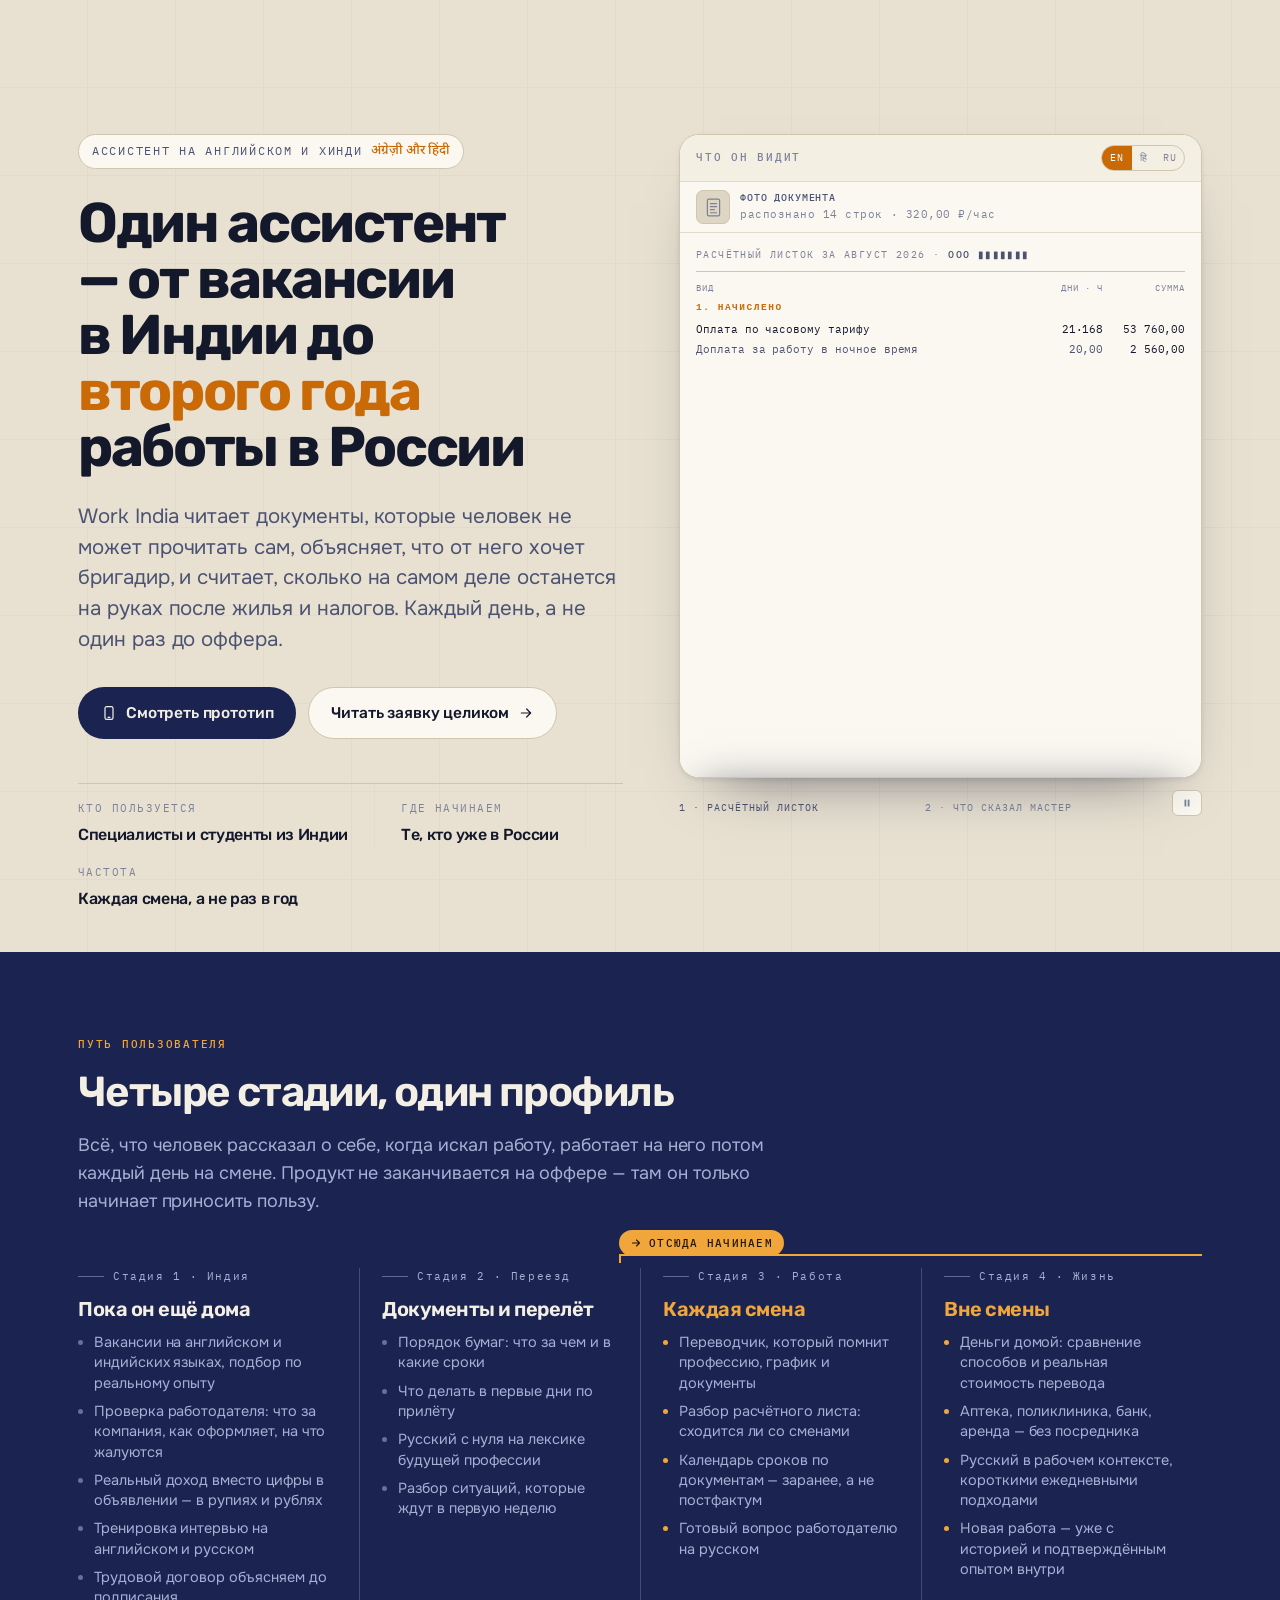
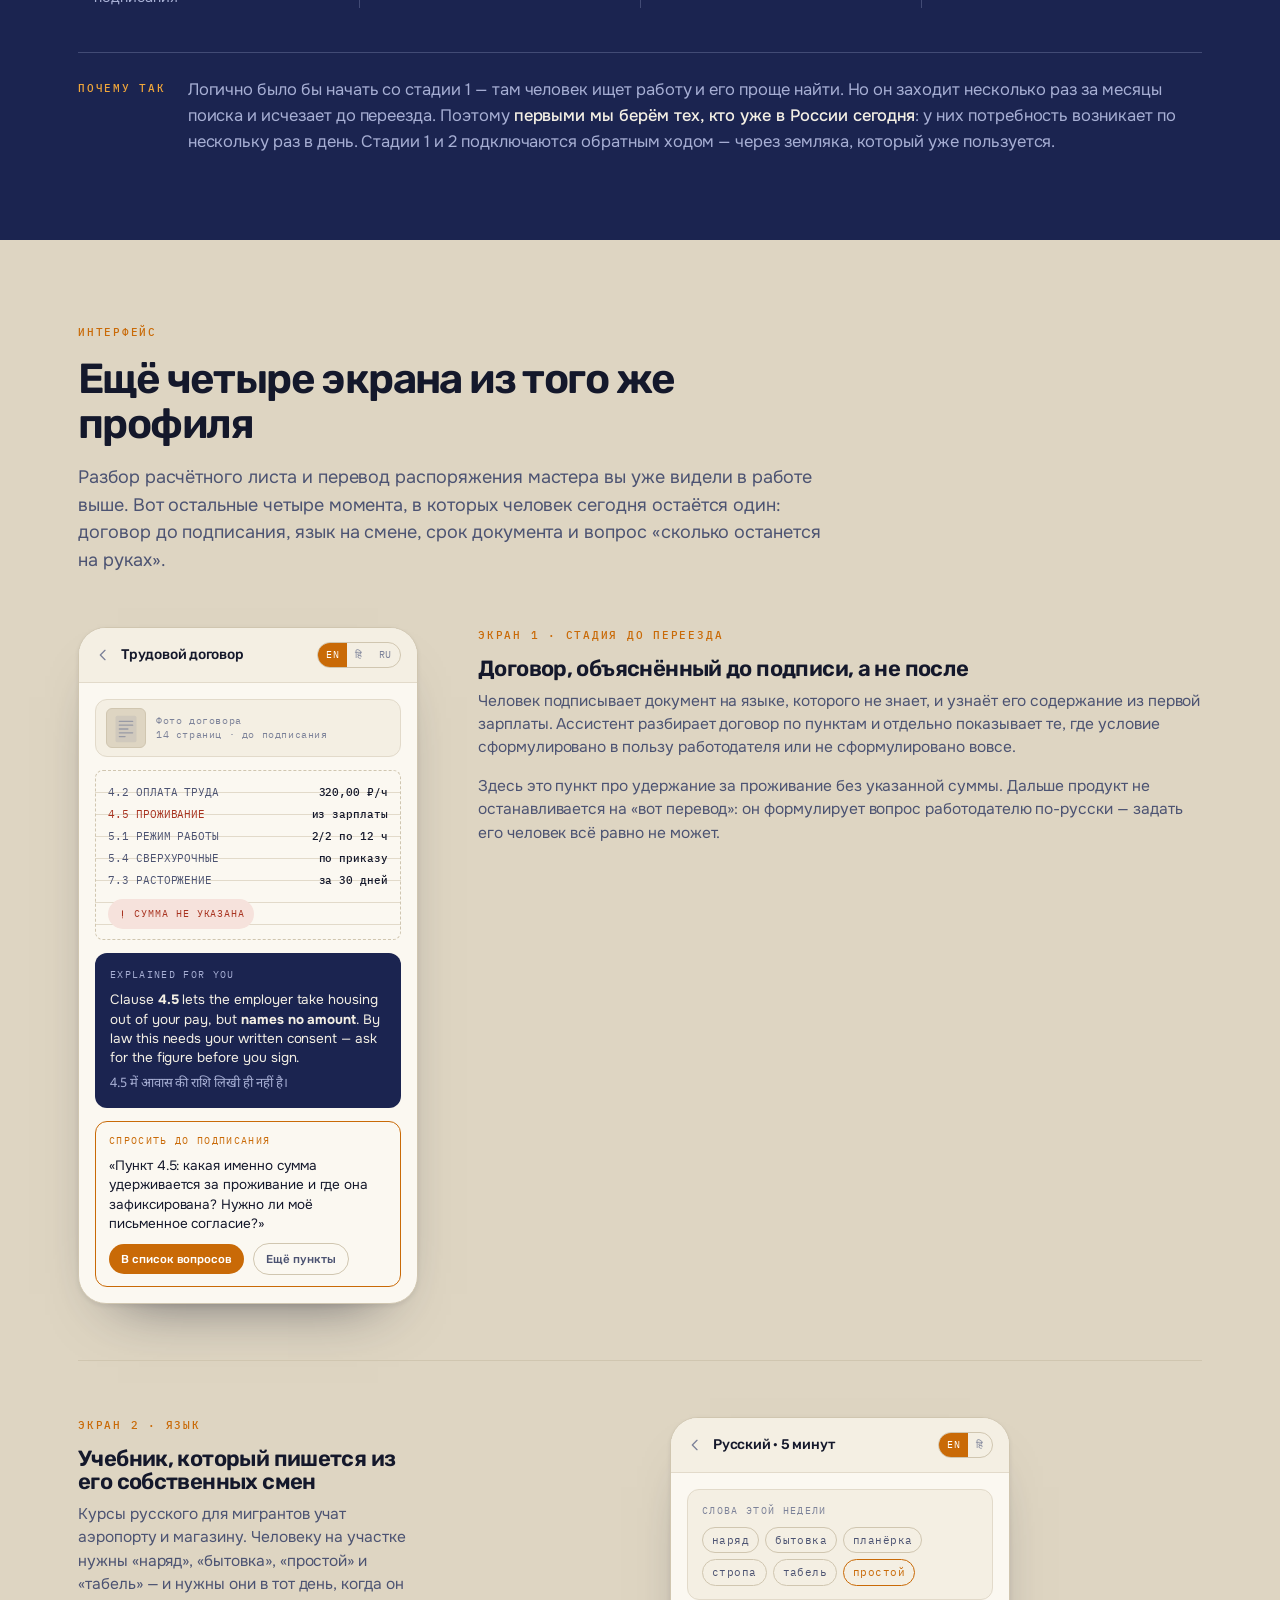
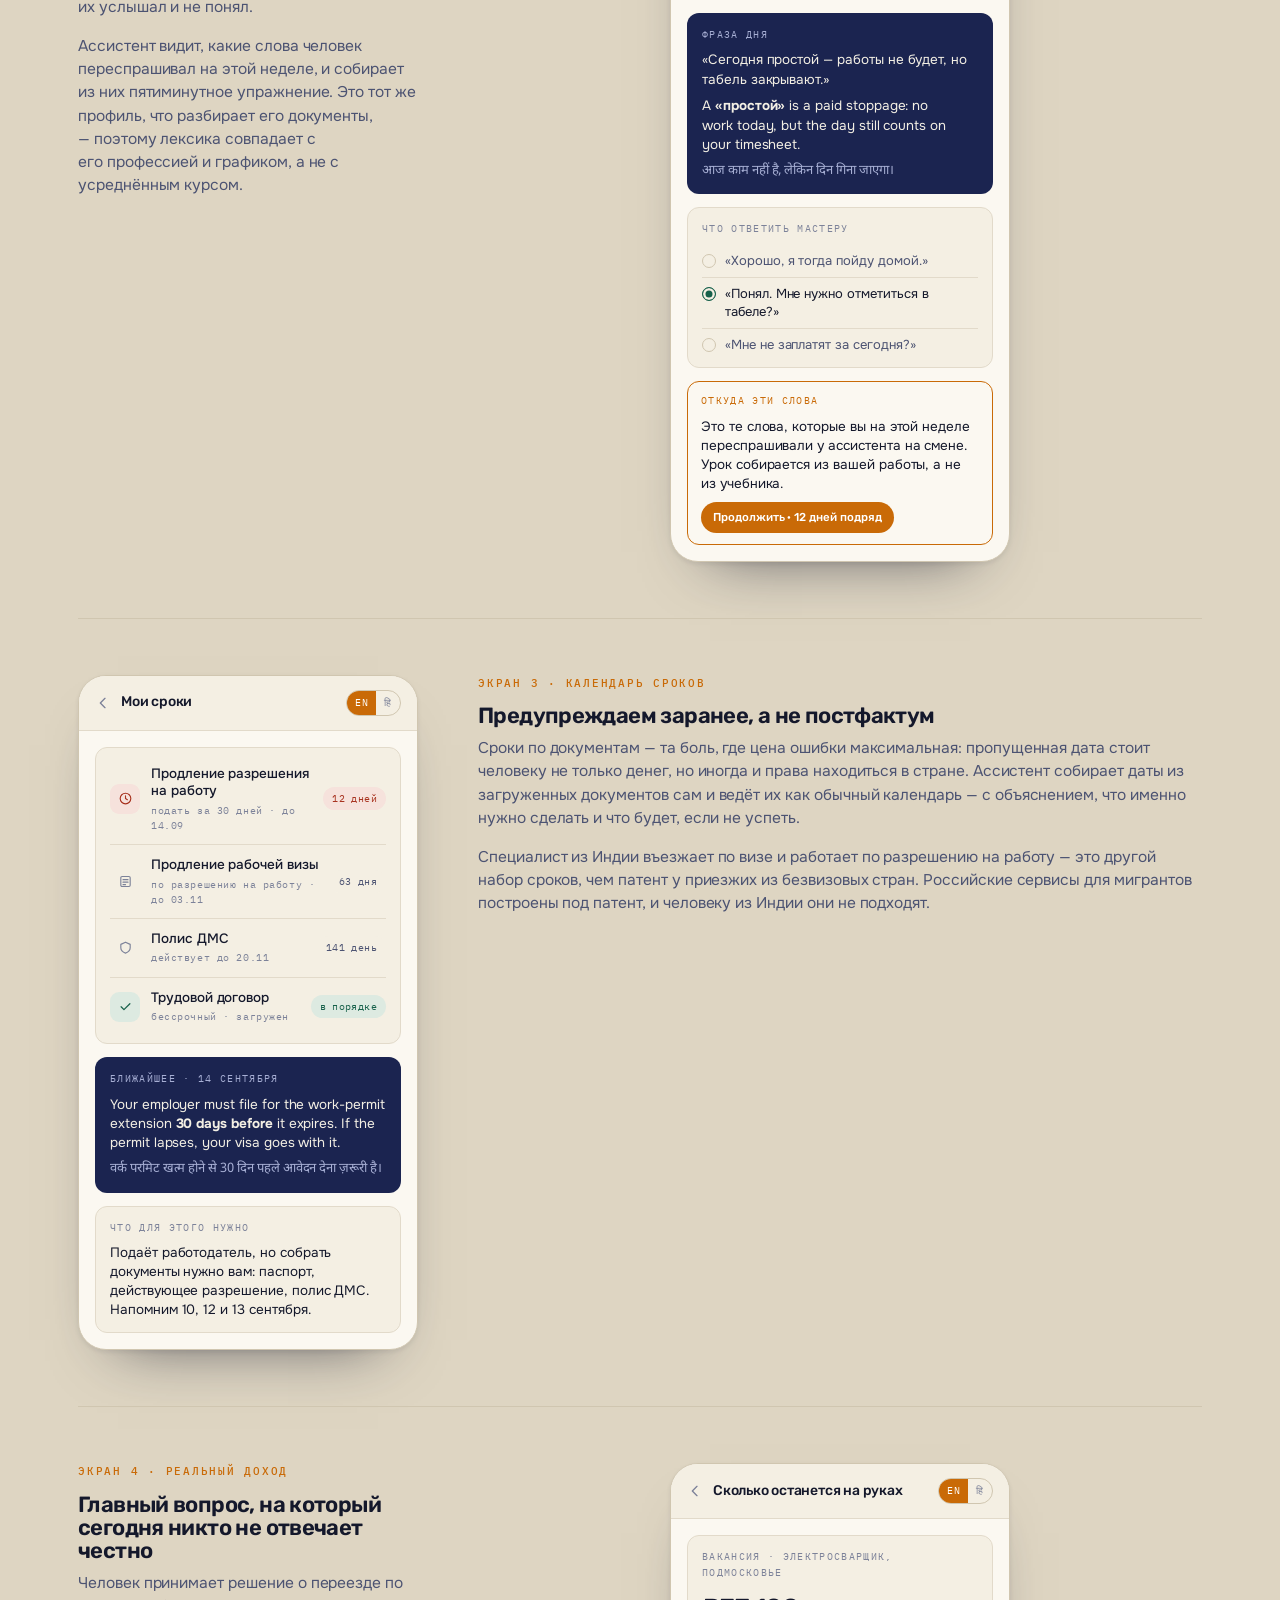
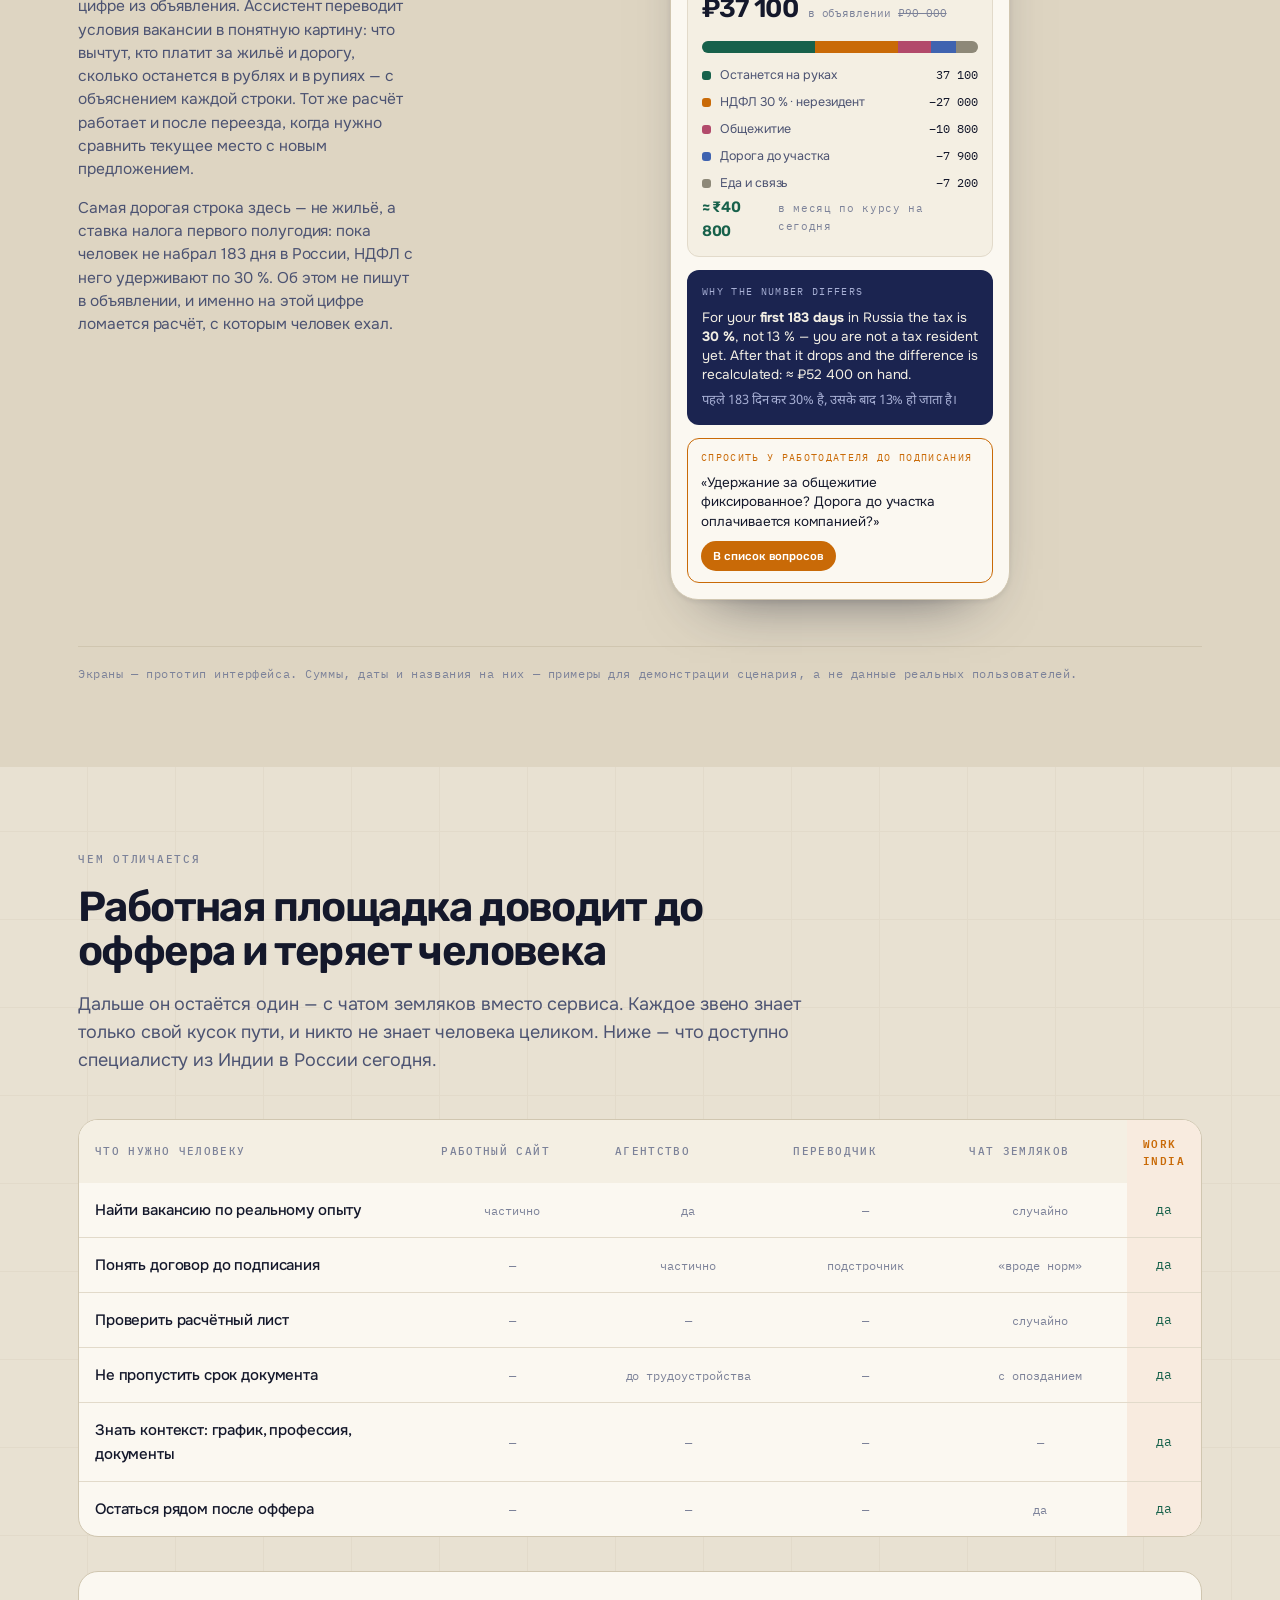
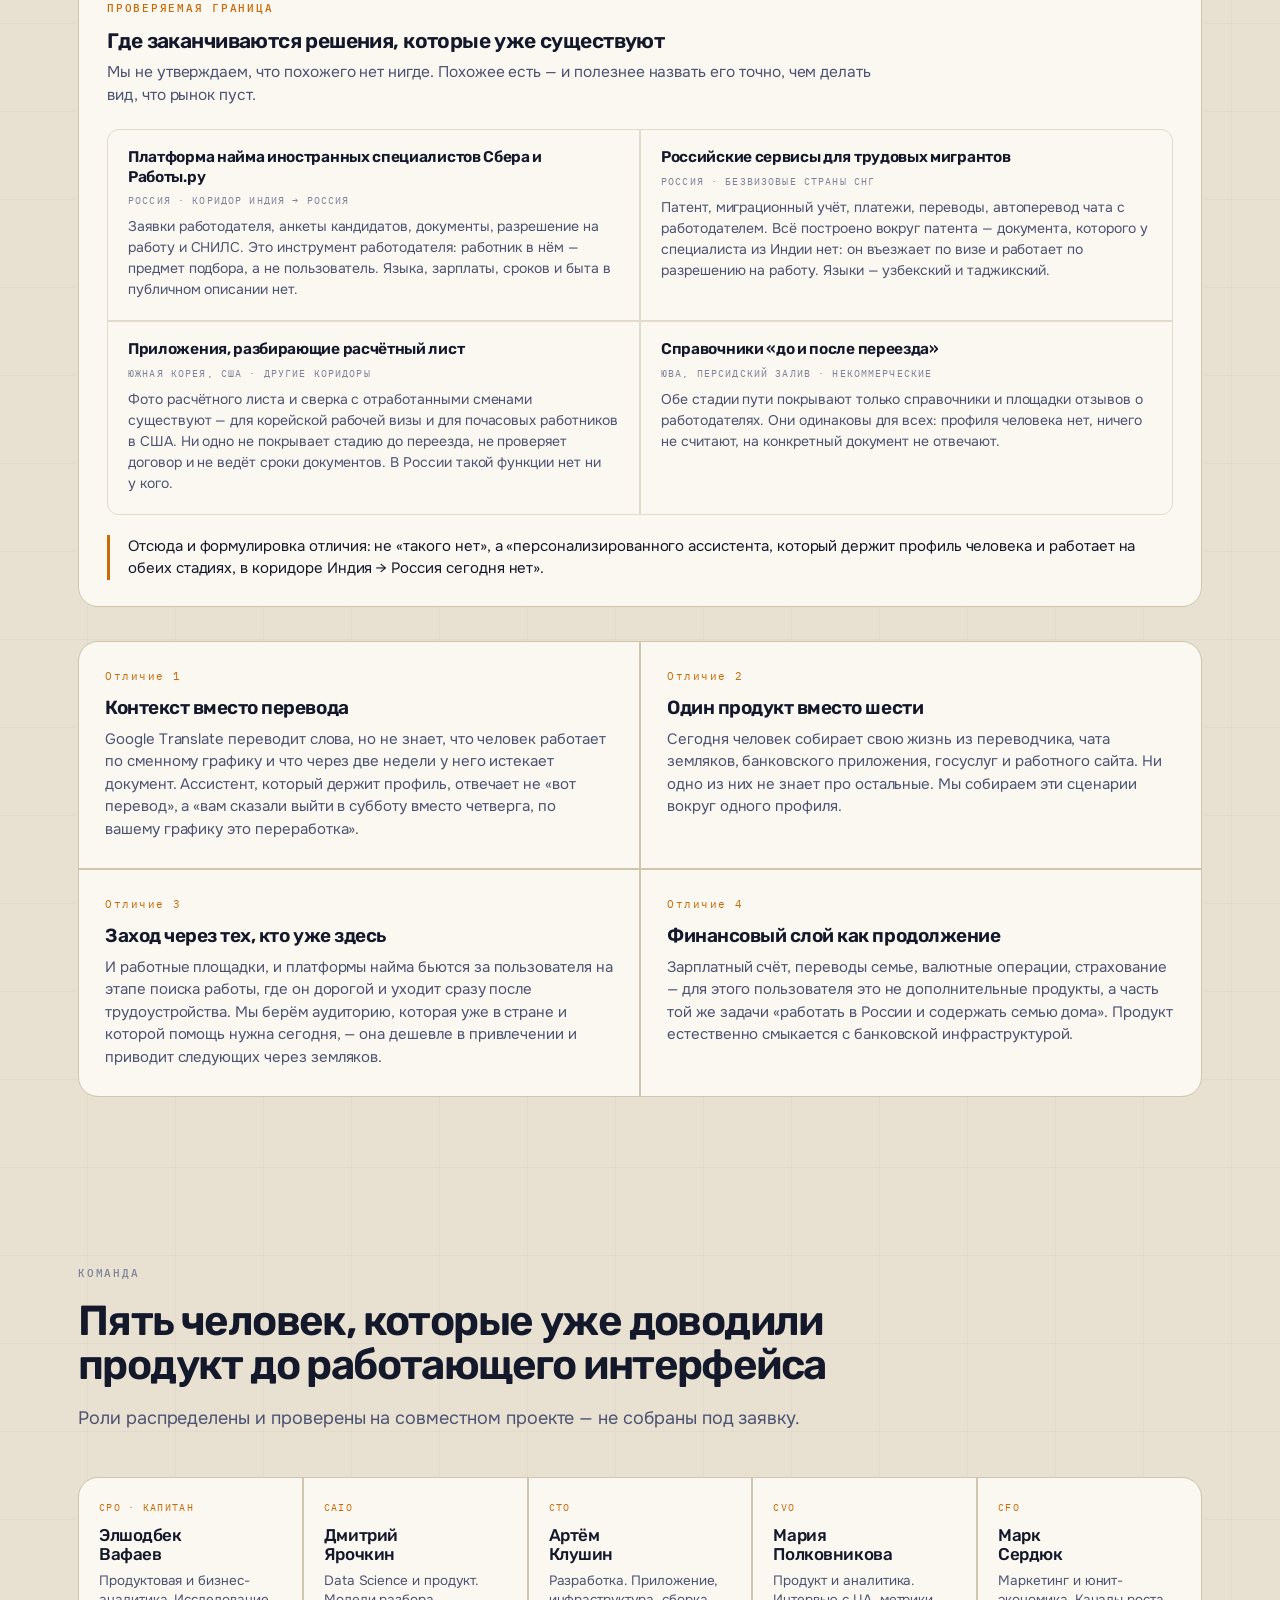
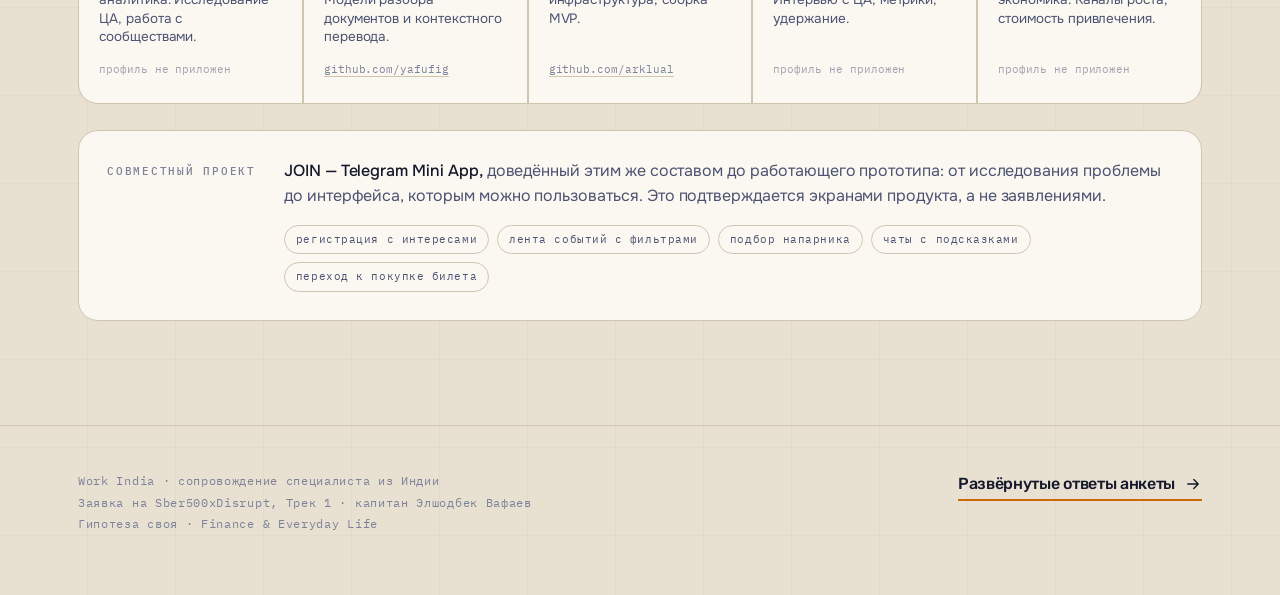
==== commit 9d31cffa: "Живой прототип в герое, интерактивная анкета, правки по визовому режиму" ====
--- a/index.html
+++ b/index.html
@@ -9,14 +9,15 @@
 <link rel="preconnect" href="https://fonts.gstatic.com" crossorigin>
 <link href="https://fonts.googleapis.com/css2?family=Rubik:wght@500;600;700&family=Onest:wght@400;500;600&family=IBM+Plex+Mono:wght@400;500&family=Noto+Sans+Devanagari:wght@400;500&display=swap" rel="stylesheet">
 <link rel="stylesheet" href="wi.css">
+<script src="wi.js" defer></script>
 <script>
-  (function(){try{var t=localStorage.getItem('wi-theme');if(t){document.documentElement.setAttribute('data-theme',t)}else{document.documentElement.removeAttribute('data-theme')}}catch(e){}})();
+  (function(){document.documentElement.className+=' js';try{var t=localStorage.getItem('wi-theme');if(t){document.documentElement.setAttribute('data-theme',t)}else{document.documentElement.removeAttribute('data-theme')}}catch(e){}})();
 </script>
 </head>
 <body>
 
 <!-- ==================== ШАПКА ==================== -->
-<header class="topbar">
+<header class="topbar" data-enter="0">
   <div class="topbar-in">
     <a class="brand" href="index.html">
       <span class="brand-mark" aria-hidden="true">WI</span>
@@ -43,14 +44,14 @@
   <div class="shell hero-grid">
 
     <div>
-      <span class="eyebrow">Ассистент на английском и хинди <b>अंग्रेज़ी और हिंदी</b></span>
-      <h1>Один ассистент на весь путь — от вакансии в Индии до <em>второго года работы в России</em></h1>
-      <p class="hero-lede">
+      <span class="eyebrow" data-enter="140">Ассистент на английском и хинди <b>अंग्रेज़ी और हिंदी</b></span>
+      <h1 data-enter="230">Один ассистент — от вакансии в Индии до <em>второго года</em> работы в России</h1>
+      <p class="hero-lede" data-enter="370">
         Work India читает документы, которые человек не может прочитать сам, объясняет,
         что от него хочет бригадир, и считает, сколько на самом деле останется на руках
         после жилья и налогов. Каждый день, а не один раз до оффера.
       </p>
-      <div class="hero-cta">
+      <div class="hero-cta" data-enter="490">
         <a class="btn btn--primary" href="#proto">
           <svg viewBox="0 0 24 24" fill="none" stroke="currentColor" stroke-width="1.8" stroke-linecap="round" stroke-linejoin="round" aria-hidden="true"><rect x="6" y="2.5" width="12" height="19" rx="2.5"/><path d="M10.5 18.5h3"/></svg>
           Смотреть прототип
@@ -61,48 +62,180 @@
         </a>
       </div>
 
-      <dl class="hero-facts">
+      <dl class="hero-facts" data-enter="610">
         <div><dt>Кто пользуется</dt><dd>Специалисты и студенты из Индии</dd></div>
         <div><dt>Где начинаем</dt><dd>Те, кто уже в России</dd></div>
         <div><dt>Частота</dt><dd>Каждая смена, а не раз в год</dd></div>
       </dl>
     </div>
 
-    <!-- ПОДПИСЬ СТРАНИЦЫ: разрыв между «что он видит» и «что он понимает» -->
-    <div class="gap">
-      <div class="gap-card">
-        <div class="gap-head">
-          <span class="tag">Что он видит</span>
-          <span class="dot-row" aria-hidden="true"><i></i><i></i><i></i></span>
+    <!-- ЖИВОЙ ПРОТОТИП: приложение проигрывает сценарий -->
+    <div class="demo" data-scene data-enter="330">
+      <p class="demo-cap" role="img" aria-label="Демонстрация: приложение распознаёт расчётный листок, находит расхождение в числе смен и готовит вопрос мастеру на русском языке; во второй сцене переводит объявление со стенда с учётом графика работы."></p>
+
+      <div class="demo-frame" aria-hidden="true">
+        <div class="demo-stage">
+
+          <!-- ── АКТ 1 · РАСЧЁТНЫЙ ЛИСТОК ───────────────────────── -->
+          <section class="act" data-act data-dur="12200" data-pause-ms="900"
+                   data-phases="0:shot,700:scan,2400:read,3100:pan,4300:focus,5500:explain,7600:flag,8900:ask,11800:out"
+                   aria-label="Разбор расчётного листка">
+
+            <div class="act-head">
+              <span class="tag">Что он видит</span>
+              <span class="lang" aria-hidden="true"><span class="on">EN</span><span>हि</span><span>RU</span></span>
+            </div>
+
+            <div class="src-chip">
+              <span class="src-thumb" aria-hidden="true">
+                <svg viewBox="0 0 24 24" fill="none" stroke="currentColor" stroke-width="1.4" stroke-linecap="round"><rect x="5" y="2.5" width="14" height="19" rx="1.6"/><path d="M8.5 7.5h7M8.5 11h7M8.5 14.5h4.5M8.5 18h7"/></svg>
+              </span>
+              <span class="src-meta"><b>Фото документа</b>распознано 14 строк · 320,00 ₽/час</span>
+            </div>
+
+            <div class="doc-view">
+              <div class="doc">
+                <div class="doc-title" data-at="450">Расчётный листок за август 2026 · <b>ООО ▮▮▮▮▮▮▮</b></div>
+                <div class="dhead" data-at="700"><span>Вид</span><span>Дни · ч</span><span>Сумма</span></div>
+
+                <b class="doc-sec" data-at="880">1. Начислено</b>
+                <div class="dline watch" data-at="1000"><span>Оплата по часовому тарифу</span><span class="qty">21·168</span><span class="sum">53 760,00</span></div>
+                <div class="dline" data-at="1090"><span>Доплата за работу в ночное время</span><span class="qty">20,00</span><span class="sum">2 560,00</span></div>
+                <div class="dline" data-at="1180"><span>Премия ежемесячная процентом</span><span class="qty">—</span><span class="sum">13 440,00</span></div>
+                <div class="dline tot" data-at="1290"><span>Всего начислено</span><span class="qty"></span><span class="sum">69 760,00</span></div>
+
+                <b class="doc-sec" data-at="1410">2. Удержано</b>
+                <div class="dline" data-at="1500"><span>НДФЛ 30 % · нерезидент</span><span class="qty">—</span><span class="sum">20 928,00</span></div>
+                <div class="dline" data-at="1590"><span>Профсоюзный взнос</span><span class="qty">—</span><span class="sum">697,60</span></div>
+                <div class="dline" data-at="1680"><span>Удержание за проживание в общежитии</span><span class="qty">—</span><span class="sum">6 000,00</span></div>
+                <div class="dline tot" data-at="1790"><span>Всего удержано</span><span class="qty"></span><span class="sum">27 625,60</span></div>
+
+                <b class="doc-sec" data-at="1910">4. Выплачено</b>
+                <div class="dline" data-at="2000"><span>Выплата за первую половину месяца</span><span class="qty">20.08</span><span class="sum">20 000,00</span></div>
+                <div class="dline pay" data-at="2110"><span>К выплате за август</span><span class="qty"></span><span class="sum">22 134,40</span></div>
+              </div>
+            </div>
+
+            <div class="sheet" data-at="5000">
+            <div class="turn">
+              <svg viewBox="0 0 24 24" fill="none" stroke="currentColor" stroke-width="1.8" stroke-linecap="round" stroke-linejoin="round" aria-hidden="true"><path d="M12 4v16M6 14l6 6 6-6"/></svg>
+              Что он понимает через Work India
+            </div>
+
+            <div class="out">
+              <p class="out-line" data-at="5500" data-type>Paid for <b>21 shifts</b> — 168 hours. Your roster for August shows <b>23</b>. Missing ≈ ₽5 120 before tax.</p>
+              <p class="out-line hi" data-at="6900">अगस्त में आपकी 23 शिफ़्ट थीं, भुगतान 21 का हुआ है।</p>
+
+              <div class="shifts" data-at="7200">
+                <span class="shifts-lb">Смены по вашему графику <b>оплачено 21 из 23</b></span>
+                <span class="cells" aria-hidden="true"><i></i><i></i><i></i><i></i><i></i><i></i><i></i><i></i><i></i><i></i><i></i><i></i><i></i><i></i><i></i><i></i><i></i><i></i><i></i><i></i><i></i><i></i><i></i></span>
+              </div>
+
+              <div class="pop-flag" data-at="7700">
+                <svg viewBox="0 0 24 24" fill="none" stroke="currentColor" stroke-width="1.8" stroke-linecap="round" stroke-linejoin="round" aria-hidden="true"><path d="M12 3.5 21 20H3Z"/><path d="M12 9.5v4.5M12 17h.01"/></svg>
+                <p><b>Расхождение на 2 смены.</b> И ставка НДФЛ 30 % — вы ещё нерезидент. После 183 дней в России она станет 13 %, а налог за эти месяцы пересчитают.</p>
+              </div>
+
+              <div class="compose" data-at="9000">
+                <span class="p-label">Вопрос мастеру — по-русски</span>
+                <p class="p-txt p-ru" data-at="9250" data-type>«Добрый день! В расчётном листке за август стоит 21 смена, 168 часов. По графику я отработал 23. Подскажите, пожалуйста, как это проверить?»</p>
+                <div class="row" data-at="11000">
+                  <span class="mini-btn pulse" data-at="11000">Отправить</span>
+                  <span class="mini-btn ghost">Изменить</span>
+                </div>
+              </div>
+            </div>
+            </div>
+          </section>
+
+          <!-- ── АКТ 2 · КОНТЕКСТНЫЙ ПЕРЕВОДЧИК ─────────────────── -->
+          <section class="act" data-act data-dur="11400" data-pause-ms="900"
+                   data-phases="0:shot,600:scan,2000:read,2500:explain,5400:context,8000:ask,11000:out"
+                   aria-label="Контекстный переводчик">
+
+            <div class="act-head">
+              <span class="tag">Что он видит</span>
+              <span class="lang" aria-hidden="true"><span class="on">EN</span><span>हि</span><span>RU</span></span>
+            </div>
+
+            <div class="src-chip">
+              <span class="src-thumb" aria-hidden="true">
+                <svg viewBox="0 0 24 24" fill="none" stroke="currentColor" stroke-width="1.4" stroke-linecap="round" stroke-linejoin="round"><path d="M4 7.5h3l1.6-2h6.8l1.6 2h3v11.5H4z"/><circle cx="12" cy="13" r="3.4"/></svg>
+              </span>
+              <span class="src-meta"><b>Фото объявления на стенде</b>снято сегодня · участок №3</span>
+            </div>
+
+            <div class="doc-view doc-view--board">
+              <div class="doc doc--notice">
+                <div class="notice">
+                  <div class="notice-hd" data-at="350">График работ<span>участок №3 · август</span></div>
+                  <p class="recog" data-at="650">Сингх&nbsp;Р., Кумар&nbsp;А. — <b>12.08 выходите в субботу вместо четверга.</b> Наряд получить у мастера до начала смены. Сменщик — Абдуллаев.</p>
+                  <p class="recog" data-at="1150">Бригада 4 — в пятницу планёрка в 07:30 у бытовки. Не опаздывать.</p>
+                  <p class="recog" data-at="1550">Проход на участок только в каске и жилете. Проверка ежедневно.</p>
+                  <div class="notice-sign" data-at="1850">Мастер участка ▮▮▮▮▮▮▮ · 11.08.2026</div>
+                </div>
+                <div class="notice slip">
+                  <div class="notice-hd" data-at="2100">Техника безопасности<span>инструктаж</span></div>
+                  <p class="recog" data-at="2100">14.08, 08:00, кабинет 2. Явка обязательна для всех бригад.</p>
+                </div>
+              </div>
+            </div>
+
+            <div class="sheet" data-at="2300">
+            <div class="turn">
+              <svg viewBox="0 0 24 24" fill="none" stroke="currentColor" stroke-width="1.8" stroke-linecap="round" stroke-linejoin="round" aria-hidden="true"><path d="M12 4v16M6 14l6 6 6-6"/></svg>
+              Что он понимает через Work India
+            </div>
+
+            <div class="out">
+              <p class="out-line" data-at="2600" data-type>Your shift moves from <b>Thursday to Saturday</b>. Collect your work order from the foreman before it starts.</p>
+              <p class="out-line hi" data-at="3900">आपकी शिफ़्ट गुरुवार से शनिवार कर दी गई है।</p>
+
+              <div class="roster" data-at="4300">
+                <span class="roster-lb">Ваша неделя · 12–18 августа</span>
+                <span class="days">
+                  <span class="day work">пн<b>8ч</b></span>
+                  <span class="day work">вт<b>8ч</b></span>
+                  <span class="day work">ср<b>8ч</b></span>
+                  <span class="day work">чт<b>8ч</b></span>
+                  <span class="day work">пт<b>8ч</b></span>
+                  <span class="day">сб<b>—</b></span>
+                  <span class="day">вс<b>—</b></span>
+                  <span class="shift-chip" data-at="5400" aria-hidden="true"></span>
+                </span>
+                <span class="roster-note"><i aria-hidden="true"></i>смена переезжает на субботу — ваш выходной</span>
+              </div>
+
+              <p class="out-line note" data-at="6000">По вашему графику суббота — выходной. Если четверг останется рабочим, за неделю выйдет <b>шесть смен вместо пяти</b>. «Наряд» — это задание на смену: без него на участок не пускают.</p>
+
+              <div class="compose" data-at="8000">
+                <span class="p-label">Ответить по-русски</span>
+                <p class="p-txt p-ru" data-at="8250" data-type>«Понял, в субботу выйду. Четверг остаётся рабочим или снимается?»</p>
+                <div class="row" data-at="9700">
+                  <span class="mini-btn pulse" data-at="9700">Отправить</span>
+                  <span class="mini-btn ghost">Озвучить</span>
+                </div>
+              </div>
+            </div>
+            </div>
+          </section>
+
         </div>
-
-        <div class="scan" aria-label="Фрагмент расчётного листа на русском языке">
-          <div class="scan-title">Расчётный листок · июнь</div>
-          <div class="scan-row"><span>Оплата по часовой ставке</span><span>45 120,00</span></div>
-          <div class="scan-row"><span>Доплата за ночные часы</span><span>4 380,00</span></div>
-          <div class="scan-row mark"><span>Отработано смен</span><span>21</span></div>
-          <div class="scan-row"><span>НДФЛ 13 %</span><span>−6 435,00</span></div>
-          <div class="scan-row"><span>Удержание за общежитие</span><span>−6 500,00</span></div>
-          <div class="scan-row scan-total"><span>К выплате</span><span>36 565,00</span></div>
-        </div>
-
-        <div class="gap-arrow">
-          <svg viewBox="0 0 24 24" fill="none" stroke="currentColor" stroke-width="1.8" stroke-linecap="round" stroke-linejoin="round" aria-hidden="true"><path d="M12 4v16M6 14l6 6 6-6"/></svg>
-          Что он понимает через Work India
-        </div>
-
-        <div class="answer">
-          <p class="answer-line">You were paid for <b>21 shifts</b>. Your roster for June shows <b>23</b>.</p>
-          <p class="answer-line hi">जून में आपकी 23 शिफ़्ट थीं, भुगतान 21 का हुआ है।</p>
-          <p class="answer-line" style="font-size:14.5px;color:var(--ink-2)">
-            ₽6 500 — это удержание за общежитие. По вашему договору оно должно быть
-            фиксированным: сверьте с пунктом 4.2.
-          </p>
-          <div class="flag">
-            <svg viewBox="0 0 24 24" fill="none" stroke="currentColor" stroke-width="1.8" stroke-linecap="round" stroke-linejoin="round" aria-hidden="true"><path d="M12 3.5 21 20H3Z"/><path d="M12 9.5v4.5M12 17h.01"/></svg>
-            <p><b>Расхождение на 2 смены.</b> Мы подготовили вопрос бригадиру на русском — отправьте одним нажатием.</p>
-          </div>
-        </div>
+      </div>
+
+      <div class="demo-rail" data-rail>
+        <button class="rail" type="button" data-jump>
+          <span class="rail-track"><span class="rail-fill"></span></span>
+          <span class="rail-lb">1 · Расчётный листок</span>
+        </button>
+        <button class="rail" type="button" data-jump>
+          <span class="rail-track"><span class="rail-fill"></span></span>
+          <span class="rail-lb">2 · Что сказал мастер</span>
+        </button>
+        <button class="rail-pause" type="button" data-pause aria-pressed="false" aria-label="Остановить показ">
+          <svg class="i-pause" viewBox="0 0 24 24" fill="currentColor" aria-hidden="true"><rect x="7" y="5" width="3.6" height="14" rx="1.2"/><rect x="13.4" y="5" width="3.6" height="14" rx="1.2"/></svg>
+          <svg class="i-play" viewBox="0 0 24 24" fill="currentColor" aria-hidden="true"><path d="M8 5.5v13l11-6.5Z"/></svg>
+        </button>
       </div>
     </div>
 
@@ -112,13 +245,13 @@
 <!-- ==================== ПУТЬ ==================== -->
 <section class="band" id="path">
   <div class="shell">
-    <div class="sec-head">
+    <div class="sec-head" data-reveal>
       <span class="tag">Путь пользователя</span>
       <h2>Четыре стадии, один профиль</h2>
       <p>Всё, что человек рассказал о себе, когда искал работу, работает на него потом каждый день на смене. Продукт не заканчивается на оффере — там он только начинает приносить пользу.</p>
     </div>
 
-    <div class="path">
+    <div class="path" data-reveal="stagger">
       <div class="stage">
         <div class="stage-no"><i aria-hidden="true"></i>Стадия 1 · Индия</div>
         <h3>Пока он ещё дома</h3>
@@ -142,7 +275,7 @@
         </ul>
       </div>
 
-      <div class="stage here">
+      <div class="stage here here--first">
         <div class="here-flag">
           <svg viewBox="0 0 24 24" width="12" height="12" fill="none" stroke="currentColor" stroke-width="2.2" stroke-linecap="round" stroke-linejoin="round" aria-hidden="true"><path d="M5 12h14M13 6l6 6-6 6"/></svg>
           Отсюда начинаем
@@ -169,7 +302,7 @@
       </div>
     </div>
 
-    <div class="path-note">
+    <div class="path-note" data-reveal>
       <span class="tag">Почему так</span>
       <p>Логично было бы начать со стадии 1 — там человек ищет работу и его проще найти. Но он заходит несколько раз за месяцы поиска и исчезает до переезда. Поэтому <b>первыми мы берём тех, кто уже в России сегодня</b>: у них потребность возникает по нескольку раз в день. Стадии 1 и 2 подключаются обратным ходом — через земляка, который уже пользуется.</p>
     </div>
@@ -179,20 +312,20 @@
 <!-- ==================== ПРОТОТИП ==================== -->
 <section class="proto" id="proto">
   <div class="shell">
-    <div class="sec-head">
+    <div class="sec-head" data-reveal>
       <span class="tag tag--saffron">Интерфейс</span>
-      <h2>Четыре экрана, которые человек открывает чаще всего</h2>
-      <p>Не разделы меню, а четыре момента, в которых он сегодня остаётся один: расчётный лист, распоряжение бригадира, срок документа и вопрос «сколько останется на руках».</p>
+      <h2>Ещё четыре экрана из того же профиля</h2>
+      <p>Разбор расчётного листа и перевод распоряжения мастера вы уже видели в работе выше. Вот остальные четыре момента, в которых человек сегодня остаётся один: договор до подписания, язык на смене, срок документа и вопрос «сколько останется на руках».</p>
     </div>
 
     <div class="screens">
 
-      <!-- ЭКРАН 1 — РАЗБОР РАСЧЁТНОГО ЛИСТА -->
-      <figure class="shot">
+      <!-- ЭКРАН 1 — ТРУДОВОЙ ДОГОВОР ДО ПОДПИСАНИЯ -->
+      <figure class="shot" data-reveal>
         <div class="phone">
           <div class="phone-bar">
             <svg class="back" viewBox="0 0 24 24" fill="none" stroke="currentColor" stroke-width="2" stroke-linecap="round" stroke-linejoin="round" aria-hidden="true"><path d="M15 5l-7 7 7 7"/></svg>
-            <span class="ttl">Расчётный лист · июнь</span>
+            <span class="ttl">Трудовой договор</span>
             <span class="lang" aria-hidden="true"><span class="on">EN</span><span>हि</span><span>RU</span></span>
           </div>
           <div class="phone-body">
@@ -204,34 +337,33 @@
                   <path d="M13 12h14M13 16h14M13 20h9M13 24h14M13 28h6" stroke="currentColor" stroke-width="1.4" stroke-linecap="round" opacity=".65"/>
                 </svg>
               </span>
-              <span class="meta">Фото документа<br>распознано · 6 строк</span>
-            </div>
-
-            <div class="docstrip" aria-label="Распознанные строки расчётного листа">
-              <div class="dr"><span>ОПЛАТА ПО ЧАС. СТАВКЕ</span><b>45 120,00</b></div>
-              <div class="dr"><span>НОЧНЫЕ ЧАСЫ</span><b>4 380,00</b></div>
-              <div class="dr bad"><span>ОТРАБОТАНО СМЕН</span><b>21</b></div>
-              <div class="dr"><span>НДФЛ 13 %</span><b>−6 435,00</b></div>
-              <div class="dr"><span>ОБЩЕЖИТИЕ</span><b>−6 500,00</b></div>
-              <div class="dr"><span>К ВЫПЛАТЕ</span><b>36 565,00</b></div>
+              <span class="meta">Фото договора<br>14 страниц · до подписания</span>
+            </div>
+
+            <div class="docstrip" aria-label="Распознанные пункты договора">
+              <div class="dr"><span>4.2 ОПЛАТА ТРУДА</span><b>320,00 ₽/ч</b></div>
+              <div class="dr bad"><span>4.5 ПРОЖИВАНИЕ</span><b>из зарплаты</b></div>
+              <div class="dr"><span>5.1 РЕЖИМ РАБОТЫ</span><b>2/2 по 12 ч</b></div>
+              <div class="dr"><span>5.4 СВЕРХУРОЧНЫЕ</span><b>по приказу</b></div>
+              <div class="dr"><span>7.3 РАСТОРЖЕНИЕ</span><b>за 30 дней</b></div>
               <span class="doc-flag">
                 <svg viewBox="0 0 24 24" width="11" height="11" fill="none" stroke="currentColor" stroke-width="2.2" stroke-linecap="round" aria-hidden="true"><path d="M12 4v11M12 19h.01"/></svg>
-                не сходится со сменами
+                сумма не указана
               </span>
             </div>
 
             <div class="pcard on-ink">
               <span class="p-label">Explained for you</span>
-              <p class="p-txt">Paid for <b>21 shifts</b> — your June roster has <b>23</b>. Difference ≈ ₽4 300 before tax.</p>
-              <p class="p-txt p-hi">जून में 23 शिफ़्ट थीं, भुगतान 21 का हुआ।</p>
+              <p class="p-txt">Clause <b>4.5</b> lets the employer take housing out of your pay, but <b>names no amount</b>. By law this needs your written consent — ask for the figure before you sign.</p>
+              <p class="p-txt p-hi">4.5 में आवास की राशि लिखी ही नहीं है।</p>
             </div>
 
             <div class="suggest">
-              <span class="p-label">Ask your supervisor — in Russian</span>
-              <p class="p-txt p-ru">«Добрый день! В расчётном листе за июнь стоит 21 смена, а по графику я отработал 23. Подскажите, пожалуйста, как это проверить?»</p>
+              <span class="p-label">Спросить до подписания</span>
+              <p class="p-txt p-ru">«Пункт 4.5: какая именно сумма удерживается за проживание и где она зафиксирована? Нужно ли моё письменное согласие?»</p>
               <div class="row">
-                <span class="mini-btn">Скопировать</span>
-                <span class="mini-btn ghost">Изменить</span>
+                <span class="mini-btn">В список вопросов</span>
+                <span class="mini-btn ghost">Ещё пункты</span>
               </div>
             </div>
 
@@ -239,67 +371,63 @@
         </div>
 
         <figcaption class="shot-cap">
-          <span class="tag">Экран 1 · разбор документа</span>
-          <h3>Расчётный лист, объяснённый на родном языке</h3>
-          <p>Человек фотографирует лист — ассистент разбирает начисления и удержания и сверяет их с графиком, который уже знает из профиля. Если число смен не сходится, это видно сразу. И главное: продукт не останавливается на «вот перевод» — он готовит вопрос работодателю по-русски, потому что задать его человек всё равно не может.</p>
-          <p>Та же функция работает и до переезда: трудовой договор объясняем <b>до</b> подписания.</p>
+          <span class="tag">Экран 1 · стадия до переезда</span>
+          <h3>Договор, объяснённый до подписи, а не после</h3>
+          <p>Человек подписывает документ на языке, которого не знает, и узнаёт его содержание из первой зарплаты. Ассистент разбирает договор по пунктам и отдельно показывает те, где условие сформулировано в пользу работодателя или не сформулировано вовсе.</p>
+          <p>Здесь это пункт про удержание за проживание без указанной суммы. Дальше продукт не останавливается на «вот перевод»: он формулирует вопрос работодателю по-русски — задать его человек всё равно не может.</p>
         </figcaption>
       </figure>
 
-      <!-- ЭКРАН 2 — КОНТЕКСТНЫЙ ПЕРЕВОДЧИК -->
-      <figure class="shot">
+      <!-- ЭКРАН 2 — РУССКИЙ В РАБОЧЕМ КОНТЕКСТЕ -->
+      <figure class="shot" data-reveal>
         <div class="phone">
           <div class="phone-bar">
             <svg class="back" viewBox="0 0 24 24" fill="none" stroke="currentColor" stroke-width="2" stroke-linecap="round" stroke-linejoin="round" aria-hidden="true"><path d="M15 5l-7 7 7 7"/></svg>
-            <span class="ttl">Что сказал бригадир</span>
+            <span class="ttl">Русский · 5 минут</span>
             <span class="lang" aria-hidden="true"><span class="on">EN</span><span>हि</span></span>
           </div>
           <div class="phone-body">
 
-            <div class="bubble them">
-              <span class="src">
-                <svg viewBox="0 0 24 24" fill="none" stroke="currentColor" stroke-width="1.8" stroke-linecap="round" stroke-linejoin="round" aria-hidden="true"><path d="M4 7h3l2-2h6l2 2h3v12H4z"/><circle cx="12" cy="13" r="3.2"/></svg>
-                Фото объявления на стенде
+            <div class="pcard">
+              <span class="p-label">Слова этой недели</span>
+              <span class="chips">
+                <i>наряд</i><i>бытовка</i><i>планёрка</i><i>стропа</i><i>табель</i><i class="new">простой</i>
               </span>
-              <span class="p-ru">«Иванов — завтра, 12.07, выходишь в субботу вместо четверга. Наряд возьмёшь у Петровича до начала смены.»</span>
-            </div>
-
-            <div class="bubble us">
-              <span class="src">
-                <svg viewBox="0 0 24 24" fill="none" stroke="currentColor" stroke-width="1.8" stroke-linecap="round" stroke-linejoin="round" aria-hidden="true"><path d="M4 12a8 8 0 0 1 16 0v5a2 2 0 0 1-2 2h-3"/><path d="M4 12v5a2 2 0 0 0 2 2h1"/></svg>
-                Work India
-              </span>
-              You are moved to Saturday instead of Thursday. Pick up your work order from Petrovich before the shift starts.
-              <p class="p-txt p-hi" style="margin-top:8px">आपकी शिफ़्ट गुरुवार से शनिवार कर दी गई है।</p>
+            </div>
+
+            <div class="pcard on-ink">
+              <span class="p-label">Фраза дня</span>
+              <p class="p-txt p-ru">«Сегодня простой — работы не будет, но табель закрывают.»</p>
+              <p class="p-txt">A <b>«простой»</b> is a paid stoppage: no work today, but the day still counts on your timesheet.</p>
+              <p class="p-txt p-hi">आज काम नहीं है, लेकिन दिन गिना जाएगा।</p>
             </div>
 
             <div class="pcard">
-              <span class="p-label">Что это значит именно для вас</span>
-              <p class="p-txt">По вашему графику <b>суббота — выходной</b>. Замена дня — не переработка сама по себе, но если четверг останется рабочим, часы за неделю выйдут сверх нормы.</p>
-              <p class="p-txt" style="color:var(--ink-2)">«Наряд» — это задание на смену: где и что вы делаете. Без него на участок не пускают.</p>
+              <span class="p-label">Что ответить мастеру</span>
+              <span class="opt"><i></i>«Хорошо, я тогда пойду домой.»</span>
+              <span class="opt ok"><i></i>«Понял. Мне нужно отметиться в табеле?»</span>
+              <span class="opt"><i></i>«Мне не заплатят за сегодня?»</span>
             </div>
 
             <div class="suggest">
-              <span class="p-label">Ответить по-русски</span>
-              <p class="p-txt p-ru">«Понял, в субботу выйду. Четверг остаётся рабочим или меняется?»</p>
-              <div class="row">
-                <span class="mini-btn">Отправить</span>
-                <span class="mini-btn ghost">Озвучить</span>
-              </div>
+              <span class="p-label">Откуда эти слова</span>
+              <p class="p-txt">Это те слова, которые вы на этой неделе переспрашивали у ассистента на смене. Урок собирается из вашей работы, а не из учебника.</p>
+              <div class="row"><span class="mini-btn">Продолжить · 12 дней подряд</span></div>
             </div>
 
           </div>
         </div>
 
         <figcaption class="shot-cap">
-          <span class="tag">Экран 2 · переводчик с контекстом</span>
-          <h3>Не перевод слов, а перевод ситуации</h3>
-          <p>Общий переводчик отдаст подстрочник и слово «наряд» в неверном значении. Ассистент помнит, кем человек работает, какой у него график и что у него за документы, — и отвечает не «вот перевод», а «вам поменяли день, по вашему графику это значит вот что». Фото со стенда и голос на входе, ответ на родном языке и готовая реплика по-русски на выходе.</p>
+          <span class="tag">Экран 2 · язык</span>
+          <h3>Учебник, который пишется из его собственных смен</h3>
+          <p>Курсы русского для мигрантов учат аэропорту и магазину. Человеку на участке нужны «наряд», «бытовка», «простой» и «табель» — и нужны они в тот день, когда он их услышал и не понял.</p>
+          <p>Ассистент видит, какие слова человек переспрашивал на этой неделе, и собирает из них пятиминутное упражнение. Это тот же профиль, что разбирает его документы, — поэтому лексика совпадает с его профессией и графиком, а не с усреднённым курсом.</p>
         </figcaption>
       </figure>
 
       <!-- ЭКРАН 3 — СРОКИ -->
-      <figure class="shot">
+      <figure class="shot" data-reveal>
         <div class="phone">
           <div class="phone-bar">
             <svg class="back" viewBox="0 0 24 24" fill="none" stroke="currentColor" stroke-width="2" stroke-linecap="round" stroke-linejoin="round" aria-hidden="true"><path d="M15 5l-7 7 7 7"/></svg>
@@ -312,16 +440,16 @@
               <div class="due">
                 <span class="due-ic hot" aria-hidden="true"><svg viewBox="0 0 24 24" fill="none" stroke="currentColor" stroke-width="1.8" stroke-linecap="round" stroke-linejoin="round"><circle cx="12" cy="12" r="8.5"/><path d="M12 7.5V12l3 2"/></svg></span>
                 <span>
-                  <span class="due-nm">Оплата патента</span>
-                  <span class="due-dt">ежемесячно · до 14.07</span>
+                  <span class="due-nm">Продление разрешения на работу</span>
+                  <span class="due-dt">подать за 30 дней · до 14.09</span>
                 </span>
                 <span class="due-chip hot">12 дней</span>
               </div>
               <div class="due">
                 <span class="due-ic" aria-hidden="true"><svg viewBox="0 0 24 24" fill="none" stroke="currentColor" stroke-width="1.8" stroke-linecap="round" stroke-linejoin="round"><rect x="4.5" y="4" width="15" height="16" rx="2"/><path d="M8 9h8M8 13h8M8 17h4"/></svg></span>
                 <span>
-                  <span class="due-nm">Миграционный учёт</span>
-                  <span class="due-dt">продление · до 03.09</span>
+                  <span class="due-nm">Продление рабочей визы</span>
+                  <span class="due-dt">по разрешению на работу · до 03.11</span>
                 </span>
                 <span class="due-chip">63 дня</span>
               </div>
@@ -344,14 +472,14 @@
             </div>
 
             <div class="pcard on-ink">
-              <span class="p-label">Ближайшее · 14 июля</span>
-              <p class="p-txt">Pay the patent fee before <b>14 July</b>. One missed month cancels the document — you cannot pay it later.</p>
-              <p class="p-txt p-hi">एक महीना चूकने पर पेटेंट रद्द हो जाता है।</p>
+              <span class="p-label">Ближайшее · 14 сентября</span>
+              <p class="p-txt">Your employer must file for the work-permit extension <b>30 days before</b> it expires. If the permit lapses, your visa goes with it.</p>
+              <p class="p-txt p-hi">वर्क परमिट खत्म होने से 30 दिन पहले आवेदन देना ज़रूरी है।</p>
             </div>
 
             <div class="pcard">
               <span class="p-label">Что для этого нужно</span>
-              <p class="p-txt">Сумма на июль, реквизиты, чек — сохраните фото: его спрашивают при проверке. Напомним 10, 12 и 13 июля.</p>
+              <p class="p-txt">Подаёт работодатель, но собрать документы нужно вам: паспорт, действующее разрешение, полис ДМС. Напомним 10, 12 и 13 сентября.</p>
             </div>
 
           </div>
@@ -361,11 +489,12 @@
           <span class="tag">Экран 3 · календарь сроков</span>
           <h3>Предупреждаем заранее, а не постфактум</h3>
           <p>Сроки по документам — та боль, где цена ошибки максимальная: пропущенная дата стоит человеку не только денег, но иногда и права находиться в стране. Ассистент собирает даты из загруженных документов сам и ведёт их как обычный календарь — с объяснением, что именно нужно сделать и что будет, если не успеть.</p>
+          <p>Специалист из Индии въезжает по визе и работает по разрешению на работу — это другой набор сроков, чем патент у приезжих из безвизовых стран. Российские сервисы для мигрантов построены под патент, и человеку из Индии они не подходят.</p>
         </figcaption>
       </figure>
 
       <!-- ЭКРАН 4 — РЕАЛЬНЫЙ ДОХОД -->
-      <figure class="shot">
+      <figure class="shot" data-reveal>
         <div class="phone">
           <div class="phone-bar">
             <svg class="back" viewBox="0 0 24 24" fill="none" stroke="currentColor" stroke-width="2" stroke-linecap="round" stroke-linejoin="round" aria-hidden="true"><path d="M15 5l-7 7 7 7"/></svg>
@@ -375,32 +504,32 @@
           <div class="phone-body">
 
             <div class="pcard">
-              <span class="p-label">Вакансия · сварщик, Подмосковье</span>
+              <span class="p-label">Вакансия · электросварщик, Подмосковье</span>
               <div class="income-top">
-                <span class="num">₽52 400</span>
+                <span class="num">₽37 100</span>
                 <span class="was">в объявлении <s>₽90 000</s></span>
               </div>
               <div class="bar" aria-hidden="true">
-                <i style="width:58%;background:var(--cat-a)"></i>
-                <i style="width:13%;background:var(--cat-b)"></i>
+                <i style="width:41%;background:var(--cat-a)"></i>
+                <i style="width:30%;background:var(--cat-b)"></i>
                 <i style="width:12%;background:var(--cat-c)"></i>
                 <i style="width:9%;background:var(--cat-d)"></i>
                 <i style="width:8%;background:var(--cat-e)"></i>
               </div>
               <div class="legend">
-                <span class="lg"><i class="sw" style="background:var(--cat-a)"></i>Останется на руках<span class="val">52 400</span></span>
-                <span class="lg"><i class="sw" style="background:var(--cat-b)"></i>НДФЛ<span class="val">−11 700</span></span>
+                <span class="lg"><i class="sw" style="background:var(--cat-a)"></i>Останется на руках<span class="val">37 100</span></span>
+                <span class="lg"><i class="sw" style="background:var(--cat-b)"></i>НДФЛ 30 % · нерезидент<span class="val">−27 000</span></span>
                 <span class="lg"><i class="sw" style="background:var(--cat-c)"></i>Общежитие<span class="val">−10 800</span></span>
                 <span class="lg"><i class="sw" style="background:var(--cat-d)"></i>Дорога до участка<span class="val">−7 900</span></span>
                 <span class="lg"><i class="sw" style="background:var(--cat-e)"></i>Еда и связь<span class="val">−7 200</span></span>
               </div>
-              <div class="rupee"><b>≈ ₹57 600</b> в месяц по курсу на сегодня</div>
+              <div class="rupee"><b>≈ ₹40 800</b> в месяц по курсу на сегодня</div>
             </div>
 
             <div class="pcard on-ink">
               <span class="p-label">Why the number differs</span>
-              <p class="p-txt">₽90 000 in the ad is <b>before tax and before housing</b>. Housing is deducted from your pay by the employer, not paid separately.</p>
-              <p class="p-txt p-hi">विज्ञापन की राशि कर और आवास से पहले की है।</p>
+              <p class="p-txt">For your <b>first 183 days</b> in Russia the tax is <b>30 %</b>, not 13 % — you are not a tax resident yet. After that it drops and the difference is recalculated: ≈ ₽52 400 on hand.</p>
+              <p class="p-txt p-hi">पहले 183 दिन कर 30% है, उसके बाद 13% हो जाता है।</p>
             </div>
 
             <div class="suggest">
@@ -416,25 +545,26 @@
           <span class="tag">Экран 4 · реальный доход</span>
           <h3>Главный вопрос, на который сегодня никто не отвечает честно</h3>
           <p>Человек принимает решение о переезде по цифре из объявления. Ассистент переводит условия вакансии в понятную картину: что вычтут, кто платит за жильё и дорогу, сколько останется в рублях и в рупиях — с объяснением каждой строки. Тот же расчёт работает и после переезда, когда нужно сравнить текущее место с новым предложением.</p>
+          <p>Самая дорогая строка здесь — не жильё, а ставка налога первого полугодия: пока человек не набрал 183 дня в России, НДФЛ с него удерживают по 30 %. Об этом не пишут в объявлении, и именно на этой цифре ломается расчёт, с которым человек ехал.</p>
         </figcaption>
       </figure>
 
     </div>
 
-    <p class="proto-note">Экраны — прототип интерфейса. Суммы, даты и названия на них — примеры для демонстрации сценария, а не данные реальных пользователей.</p>
+    <p class="proto-note" data-reveal>Экраны — прототип интерфейса. Суммы, даты и названия на них — примеры для демонстрации сценария, а не данные реальных пользователей.</p>
   </div>
 </section>
 
 <!-- ==================== ОТЛИЧИЯ ==================== -->
 <section id="diff">
   <div class="shell">
-    <div class="sec-head">
+    <div class="sec-head" data-reveal>
       <span class="tag">Чем отличается</span>
       <h2>Работная площадка доводит до оффера и теряет человека</h2>
-      <p>Дальше он остаётся один — с чатом земляков вместо сервиса. Каждое звено знает только свой кусок пути, и никто не знает человека целиком.</p>
-    </div>
-
-    <div class="matrix-wrap">
+      <p>Дальше он остаётся один — с чатом земляков вместо сервиса. Каждое звено знает только свой кусок пути, и никто не знает человека целиком. Ниже — что доступно специалисту из Индии в России сегодня.</p>
+    </div>
+
+    <div class="matrix-wrap" data-reveal>
       <table class="matrix">
         <thead>
           <tr>
@@ -481,7 +611,39 @@
       </table>
     </div>
 
-    <div class="edge">
+
+    <div class="market" data-reveal>
+      <div class="market-head">
+        <span class="tag">Проверяемая граница</span>
+        <h3>Где заканчиваются решения, которые уже существуют</h3>
+        <p>Мы не утверждаем, что похожего нет нигде. Похожее есть — и полезнее назвать его точно, чем делать вид, что рынок пуст.</p>
+      </div>
+      <ul class="market-list">
+        <li>
+          <b>Платформа найма иностранных специалистов Сбера и Работы.ру</b>
+          <span class="mk-where">Россия · коридор Индия → Россия</span>
+          <p>Заявки работодателя, анкеты кандидатов, документы, разрешение на работу и СНИЛС. Это инструмент работодателя: работник в нём — предмет подбора, а не пользователь. Языка, зарплаты, сроков и быта в публичном описании нет.</p>
+        </li>
+        <li>
+          <b>Российские сервисы для трудовых мигрантов</b>
+          <span class="mk-where">Россия · безвизовые страны СНГ</span>
+          <p>Патент, миграционный учёт, платежи, переводы, автоперевод чата с работодателем. Всё построено вокруг патента — документа, которого у специалиста из Индии нет: он въезжает по визе и работает по разрешению на работу. Языки — узбекский и таджикский.</p>
+        </li>
+        <li>
+          <b>Приложения, разбирающие расчётный лист</b>
+          <span class="mk-where">Южная Корея, США · другие коридоры</span>
+          <p>Фото расчётного листа и сверка с отработанными сменами существуют — для корейской рабочей визы и для почасовых работников в США. Ни одно не покрывает стадию до переезда, не проверяет договор и не ведёт сроки документов. В России такой функции нет ни у кого.</p>
+        </li>
+        <li>
+          <b>Справочники «до и после переезда»</b>
+          <span class="mk-where">ЮВА, Персидский залив · некоммерческие</span>
+          <p>Обе стадии пути покрывают только справочники и площадки отзывов о работодателях. Они одинаковы для всех: профиля человека нет, ничего не считают, на конкретный документ не отвечают.</p>
+        </li>
+      </ul>
+      <p class="market-note">Отсюда и формулировка отличия: не «такого нет», а «персонализированного ассистента, который держит профиль человека и работает на обеих стадиях, в коридоре Индия → Россия сегодня нет».</p>
+    </div>
+
+    <div class="edge" data-reveal="stagger">
       <div>
         <span class="n">Отличие 1</span>
         <h3>Контекст вместо перевода</h3>
@@ -495,7 +657,7 @@
       <div>
         <span class="n">Отличие 3</span>
         <h3>Заход через тех, кто уже здесь</h3>
-        <p>Конкуренты бьются за пользователя на этапе поиска работы, где он дорогой и уходит после трудоустройства. Мы берём аудиторию, которая уже в стране и которой помощь нужна сегодня, — она дешевле в привлечении и приводит следующих через земляков.</p>
+        <p>И работные площадки, и платформы найма бьются за пользователя на этапе поиска работы, где он дорогой и уходит сразу после трудоустройства. Мы берём аудиторию, которая уже в стране и которой помощь нужна сегодня, — она дешевле в привлечении и приводит следующих через земляков.</p>
       </div>
       <div>
         <span class="n">Отличие 4</span>
@@ -509,18 +671,18 @@
 <!-- ==================== КОМАНДА ==================== -->
 <section id="team">
   <div class="shell">
-    <div class="sec-head">
+    <div class="sec-head" data-reveal>
       <span class="tag">Команда</span>
       <h2>Пять человек, которые уже доводили продукт до работающего интерфейса</h2>
       <p>Роли распределены и проверены на совместном проекте — не собраны под заявку.</p>
     </div>
 
-    <div class="team">
+    <div class="team" data-reveal="stagger">
       <div class="mem">
         <span class="role">CPO · капитан</span>
         <span class="nm">Элшодбек<br>Вафаев</span>
         <span class="fn">Продуктовая и бизнес-аналитика. Исследование ЦА, работа с сообществами.</span>
-        <span class="gh">—</span>
+        <span class="gh"><em>профиль не приложен</em></span>
       </div>
       <div class="mem">
         <span class="role">CAIO</span>
@@ -538,17 +700,17 @@
         <span class="role">CVO</span>
         <span class="nm">Мария<br>Полковникова</span>
         <span class="fn">Продукт и аналитика. Интервью с ЦА, метрики, удержание.</span>
-        <span class="gh">—</span>
+        <span class="gh"><em>профиль не приложен</em></span>
       </div>
       <div class="mem">
         <span class="role">CFO</span>
         <span class="nm">Марк<br>Сердюк</span>
         <span class="fn">Маркетинг и юнит-экономика. Каналы роста, стоимость привлечения.</span>
-        <span class="gh">—</span>
-      </div>
-    </div>
-
-    <div class="join">
+        <span class="gh"><em>профиль не приложен</em></span>
+      </div>
+    </div>
+
+    <div class="join" data-reveal>
       <span class="tag">Совместный проект</span>
       <div>
         <p><b>JOIN — Telegram Mini App,</b> доведённый этим же составом до работающего прототипа: от исследования проблемы до интерфейса, которым можно пользоваться. Это подтверждается экранами продукта, а не заявлениями.</p>
@@ -585,22 +747,5 @@
   </div>
 </footer>
 
-<script>
-  (function(){
-    var btn = document.getElementById('themeBtn');
-    if(!btn) return;
-    function current(){
-      var t = document.documentElement.getAttribute('data-theme');
-      if(t === 'dark' || t === 'light') return t;
-      return window.matchMedia('(prefers-color-scheme: dark)').matches ? 'dark' : 'light';
-    }
-    btn.addEventListener('click', function(){
-      var next = current() === 'dark' ? 'light' : 'dark';
-      document.documentElement.setAttribute('data-theme', next);
-      try{ localStorage.setItem('wi-theme', next); }catch(e){}
-      btn.setAttribute('aria-label', next === 'dark' ? 'Включить светлую тему' : 'Включить тёмную тему');
-    });
-  })();
-</script>
 </body>
 </html>
--- a/wi.css
+++ b/wi.css
@@ -682,3 +682,768 @@
 }
 
 .qcontent > .qlist{color:var(--ink-2);font-size:17px;line-height:1.65}
+
+/* ============================================================
+   ДВИЖЕНИЕ
+   Анимируем только transform и opacity.
+   ============================================================ */
+
+/* --- 1. Вход первого экрана --- */
+.js [data-enter]{
+  opacity:0;
+  transform:translateY(14px);
+  transition:opacity .62s cubic-bezier(.22,1,.36,1), transform .62s cubic-bezier(.22,1,.36,1);
+  will-change:transform,opacity;
+}
+[data-enter].in{opacity:1;transform:none;will-change:auto}
+
+.js .topbar[data-enter]{transform:translateY(-100%)}
+
+/* --- 2. Раскрытие по скроллу --- */
+.js [data-reveal]{
+  opacity:0;transform:translateY(20px);
+  transition:opacity .66s cubic-bezier(.22,1,.36,1), transform .66s cubic-bezier(.22,1,.36,1);
+}
+[data-reveal].in{opacity:1;transform:none}
+[data-reveal="stagger"]{opacity:1;transform:none}
+.js [data-reveal="stagger"] > *{
+  opacity:0;transform:translateY(18px);
+  transition:opacity .58s cubic-bezier(.22,1,.36,1), transform .58s cubic-bezier(.22,1,.36,1);
+}
+[data-reveal="stagger"] > *.in{opacity:1;transform:none}
+
+/* --- 3. Посимвольный набор --- */
+.w{opacity:0}
+.w.on{opacity:1;animation:wi-word 80ms ease-out}
+@keyframes wi-word{from{opacity:.4}to{opacity:1}}
+[data-type]{position:relative}
+[data-type].typing::after{
+  content:"";position:absolute;width:2px;height:1em;
+  background:currentColor;margin-left:1px;
+  transform:translateY(.16em);
+  animation:wi-caret 1.1s step-end infinite;
+}
+@keyframes wi-caret{0%,49%{opacity:1}50%,100%{opacity:0}}
+
+/* ============================================================
+   ЖИВОЙ ПРОТОТИП
+   ============================================================ */
+.demo{position:relative}
+.demo-frame{
+  background:var(--card);border:1px solid var(--line);border-radius:var(--r-lg);
+  box-shadow:var(--shadow-2);overflow:hidden;position:relative;
+  contain:paint;
+}
+.demo-stage{display:grid;position:relative}
+.act{
+  grid-area:1/1;min-width:0;padding:0;align-self:start;position:relative;overflow:hidden;
+  opacity:0;visibility:hidden;
+  transform:translateY(10px) scale(.99);
+  transition:opacity .5s ease, transform .5s cubic-bezier(.22,1,.36,1), visibility 0s .5s;
+}
+.act.live{opacity:1;visibility:visible;transform:none;transition:opacity .5s ease .12s, transform .5s cubic-bezier(.22,1,.36,1) .12s, visibility 0s}
+.act[data-phase="out"]{opacity:.24;transform:translateY(-6px) scale(.995)}
+
+.act-head{
+  display:flex;align-items:center;gap:10px;
+  padding:10px 16px;border-bottom:1px solid var(--line-soft);background:var(--card-2);
+}
+.act-head .tag{margin-right:auto;white-space:nowrap;overflow:hidden;text-overflow:ellipsis}
+.act-body{padding:0}
+
+/* --- источник: фото документа --- */
+.src-chip{
+  display:flex;gap:10px;align-items:center;padding:8px 16px;
+  border-bottom:1px solid var(--line-soft);
+}
+.src-thumb{
+  width:34px;height:34px;flex:none;border-radius:7px;background:var(--paper-deep);
+  border:1px solid var(--line);position:relative;overflow:hidden;color:var(--ink-3);
+  display:grid;place-items:center;
+}
+.src-thumb svg{width:21px;height:21px}
+/* луч распознавания */
+.src-thumb::after{
+  content:"";position:absolute;left:0;right:0;top:0;height:34%;
+  background:linear-gradient(180deg,transparent,color-mix(in oklab,var(--saffron) 55%,transparent));
+  transform:translateY(-120%);
+}
+[data-phase="shot"] .src-thumb::after,
+[data-phase="scan"] .src-thumb::after{animation:wi-scan 1.25s cubic-bezier(.4,0,.2,1) 2}
+@keyframes wi-scan{0%{transform:translateY(-120%)}100%{transform:translateY(320%)}}
+.src-meta{
+  font-family:var(--mono);font-size:10.5px;letter-spacing:.05em;color:var(--ink-3);line-height:1.5;
+}
+.src-meta b{display:block;color:var(--ink-2);font-weight:500;letter-spacing:.09em;text-transform:uppercase;font-size:9.5px;margin-bottom:2px}
+
+/* --- документ под «камерой» --- */
+.doc-view{
+  overflow:hidden;position:relative;height:544px;
+  padding:0;background:var(--card);
+}
+.doc-view::after{
+  content:"";position:absolute;left:0;right:0;bottom:0;height:26px;pointer-events:none;
+  background:linear-gradient(transparent,var(--card));
+}
+.doc{
+  padding:14px 16px 16px;
+  transform-origin:50% var(--cam-y, 50%);
+  transition:transform .72s cubic-bezier(.32,.72,0,1);
+  will-change:transform;
+}
+/* Камера: сначала лёгкий наезд на весь лист, потом крупный план строки,
+   а когда снизу выезжает шторка ответа — строка уходит вверх, чтобы
+   остаться видимой в узкой полосе над ней. */
+[data-phase="pan"] .doc{transform:scale(1.05)}
+[data-phase="focus"] .doc{transform:scale(1.2) translateY(-16px)}
+[data-phase="explain"] .doc,
+[data-phase="flag"] .doc,
+[data-phase="ask"] .doc,
+[data-phase="out"] .doc{transform:scale(1.2) translateY(-52px)}
+/* в режиме без движения камеру не двигаем — показываем документ как есть */
+[data-phase="rest"] .doc{transform:none}
+.doc{transform-origin:12% 96px}
+
+.doc-title{
+  font-family:var(--mono);font-size:10px;letter-spacing:.14em;text-transform:uppercase;
+  color:var(--ink-3);display:flex;gap:8px;align-items:baseline;margin-bottom:9px;
+  padding-bottom:8px;border-bottom:1px solid var(--line);
+}
+.doc-title b{color:var(--ink-2);font-weight:500}
+.doc-sec{
+  font-family:var(--mono);font-size:9.5px;letter-spacing:.16em;text-transform:uppercase;
+  color:var(--saffron);margin:11px 0 4px;display:block;
+}
+.doc-sec:first-of-type{margin-top:2px}
+.dline{
+  display:grid;grid-template-columns:1fr 46px 74px;gap:8px;align-items:baseline;
+  font-family:var(--mono);font-size:11px;line-height:20px;color:var(--ink-2);
+  position:relative;
+}
+.dline > span:first-child{overflow:hidden;text-overflow:ellipsis;white-space:nowrap}
+.dline .qty,.dline .sum{text-align:right;font-variant-numeric:tabular-nums}
+.dline .sum{color:var(--ink)}
+.dline.tot{
+  border-top:1px solid var(--line);margin-top:6px;padding-top:6px;
+  color:var(--ink);font-weight:500;
+}
+.dline.tot .sum{font-size:12px}
+.dline.pay{color:var(--ink);font-weight:500}
+.dline.pay .sum{color:var(--seal);font-size:12.5px}
+.dhead{
+  display:grid;grid-template-columns:1fr 46px 74px;gap:8px;
+  font-family:var(--mono);font-size:8.5px;letter-spacing:.12em;text-transform:uppercase;
+  color:var(--ink-3);padding-bottom:3px;
+}
+.dhead span:not(:first-child){text-align:right}
+
+/* строка под подозрением */
+.dline.watch{color:var(--ink)}
+.dline.watch::before{
+  content:"";position:absolute;inset:-2px -7px;border-radius:5px;
+  background:var(--alert-bg);
+  transform:scaleX(0);transform-origin:0 50%;opacity:0;
+  transition:transform 0s, opacity .15s linear;
+  z-index:-1;
+}
+[data-phase="focus"] .dline.watch::before,
+[data-phase="explain"] .dline.watch::before,
+[data-phase="flag"] .dline.watch::before,
+[data-phase="ask"] .dline.watch::before,
+[data-phase="rest"] .dline.watch::before{transform:none;opacity:1}
+[data-phase="focus"] .dline.watch,
+[data-phase="explain"] .dline.watch,
+[data-phase="flag"] .dline.watch,
+[data-phase="ask"] .dline.watch,
+[data-phase="rest"] .dline.watch{color:var(--alert)}
+[data-phase="focus"] .dline.watch .sum,
+[data-phase="explain"] .dline.watch .sum,
+[data-phase="flag"] .dline.watch .sum,
+[data-phase="ask"] .dline.watch .sum,
+[data-phase="rest"] .dline.watch .sum{color:var(--alert)}
+
+/* строки документа появляются по очереди */
+.dline[data-at],.doc-sec[data-at],.dhead[data-at]{
+  opacity:0;transform:translateY(5px);
+  transition:opacity .34s ease, transform .34s cubic-bezier(.22,1,.36,1);
+}
+.dline[data-at].on,.doc-sec[data-at].on,.dhead[data-at].on{opacity:1;transform:none}
+
+/* --- полоса-переход «что он понимает» --- */
+.turn{
+  display:flex;align-items:center;gap:11px;padding:10px 16px;
+  background:var(--indigo);color:var(--on-indigo-2);
+  font-family:var(--mono);font-size:10.5px;letter-spacing:.13em;text-transform:uppercase;
+}
+.turn svg{width:17px;height:17px;flex:none;color:var(--marigold)}
+.turn.on svg{animation:wi-drop 1.6s cubic-bezier(.4,0,.2,1) infinite}
+@keyframes wi-drop{0%,62%,100%{transform:translateY(0)}75%{transform:translateY(3px)}}
+
+/* --- ответ --- */
+.out{padding:13px 16px 15px;display:flex;flex-direction:column;gap:9px}
+.out-line{
+  font-size:14.5px;line-height:1.45;margin:0;color:var(--ink);
+  opacity:0;transform:translateY(7px);
+  transition:opacity .4s ease, transform .4s cubic-bezier(.22,1,.36,1);
+}
+.out-line.on{opacity:1;transform:none}
+.out-line b{font-weight:600}
+.out-line.hi{font-family:var(--deva);font-size:14px;color:var(--ink-2);line-height:1.55}
+.out-line.note{font-size:13.5px;color:var(--ink-2);line-height:1.5}
+[data-type].out-line{opacity:1;transform:none}
+
+/* учёт смен: 23 клетки */
+.shifts{
+  display:flex;flex-direction:column;gap:6px;
+  border:1px solid var(--line-soft);border-radius:var(--r-sm);padding:8px 10px;
+  background:var(--card-2);
+  opacity:0;transform:translateY(7px);
+  transition:opacity .4s ease, transform .4s cubic-bezier(.22,1,.36,1);
+}
+.shifts.on{opacity:1;transform:none}
+.shifts-lb{
+  font-family:var(--mono);font-size:9px;letter-spacing:.13em;text-transform:uppercase;color:var(--ink-3);
+  display:flex;gap:8px;align-items:center;
+}
+.shifts-lb b{margin-left:auto;color:var(--alert);font-weight:500;letter-spacing:.06em}
+.cells{display:grid;grid-template-columns:repeat(23,minmax(0,1fr));gap:3px}
+.cells i{
+  width:100%;height:12px;border-radius:2px;background:var(--line);display:block;
+  transform:scaleY(.2);transform-origin:50% 100%;opacity:0;
+  transition:transform .3s cubic-bezier(.34,1.3,.64,1), opacity .2s ease;
+}
+.shifts.on .cells i{transform:none;opacity:1}
+.shifts.on .cells i:nth-child(n+22){background:var(--alert);box-shadow:0 0 0 1.5px var(--alert-bg)}
+.cells i{transition-delay:calc(var(--i,0) * 22ms)}
+
+/* флаг расхождения */
+.pop-flag{
+  display:flex;gap:9px;align-items:flex-start;
+  background:var(--alert-bg);border-radius:var(--r-md);padding:10px 12px;
+  opacity:0;transform:translateY(9px) scale(.96);
+  transition:opacity .3s ease, transform .42s cubic-bezier(.34,1.42,.64,1);
+}
+.pop-flag.on{opacity:1;transform:none}
+.pop-flag svg{width:17px;height:17px;flex:none;color:var(--alert);margin-top:1px}
+.pop-flag p{margin:0;font-size:13.5px;line-height:1.45;color:var(--ink)}
+.pop-flag b{color:var(--alert)}
+
+/* готовая реплика */
+.compose{
+  border:1px solid var(--saffron);border-radius:var(--r-md);padding:10px 12px;
+  opacity:0;transform:translateY(8px);
+  transition:opacity .34s ease, transform .42s cubic-bezier(.22,1,.36,1);
+}
+.compose.on{opacity:1;transform:none}
+.compose .p-label{color:var(--saffron)}
+.compose .row{display:flex;align-items:center;gap:8px;margin-top:10px}
+.compose .mini-btn{cursor:default}
+.compose .mini-btn.pulse.on{animation:wi-pulse 1.9s cubic-bezier(.4,0,.2,1) infinite}
+@keyframes wi-pulse{0%,70%,100%{transform:scale(1)}80%{transform:scale(1.055)}}
+
+/* --- сцена 2: неделя графика --- */
+.roster{
+  border:1px solid var(--line-soft);border-radius:var(--r-sm);background:var(--card-2);
+  padding:11px 12px 12px;position:relative;
+  opacity:0;transform:translateY(7px);
+  transition:opacity .4s ease, transform .4s cubic-bezier(.22,1,.36,1);
+}
+.roster.on{opacity:1;transform:none}
+.roster-lb{font-family:var(--mono);font-size:9px;letter-spacing:.13em;text-transform:uppercase;color:var(--ink-3);margin-bottom:9px;display:block}
+.days{display:grid;grid-template-columns:repeat(7,1fr);gap:4px;position:relative}
+.day{
+  text-align:center;font-family:var(--mono);font-size:9.5px;letter-spacing:.04em;
+  color:var(--ink-3);padding:7px 0 8px;border-radius:6px;background:var(--card);
+  border:1px solid var(--line-soft);
+}
+.day b{display:block;font-size:11px;color:var(--ink-2);font-weight:500;margin-top:3px}
+.day.work{background:color-mix(in oklab,var(--indigo) 12%,var(--card));border-color:transparent}
+.day.work b{color:var(--ink)}
+/* переезжающая смена */
+.shift-chip{
+  position:absolute;top:0;bottom:0;width:calc((100% - 24px) / 7);
+  border-radius:6px;border:2px solid var(--saffron);
+  background:color-mix(in oklab,var(--saffron) 15%,transparent);
+  transform:translateX(calc((100% + 4px) * 3));
+  transition:transform .78s cubic-bezier(.5,.03,.2,1);
+  pointer-events:none;
+}
+.shift-chip.on{transform:translateX(calc((100% + 4px) * 5))}
+.roster-note{
+  font-family:var(--mono);font-size:9.5px;letter-spacing:.05em;color:var(--ink-3);
+  margin-top:9px;display:flex;gap:7px;align-items:center;
+}
+.roster-note i{width:9px;height:9px;border-radius:2px;border:2px solid var(--saffron);flex:none;display:block}
+
+/* распознанный русский текст со стенда */
+.recog{
+  font-family:var(--mono);font-size:11.5px;line-height:1.65;color:var(--ink-2);
+  border-left:2px solid var(--line);padding:2px 0 2px 12px;margin:0;
+}
+.recog b{color:var(--ink);font-weight:500}
+
+/* --- рельс актов --- */
+.demo-rail{
+  display:flex;align-items:stretch;gap:8px;margin-top:12px;
+}
+.rail{
+  flex:1;min-width:0;text-align:left;cursor:pointer;
+  background:transparent;border:0;padding:0;color:inherit;font:inherit;
+  display:flex;flex-direction:column;gap:7px;
+  border-radius:6px;
+}
+.rail-track{
+  height:3px;border-radius:99px;background:var(--line);overflow:hidden;position:relative;
+}
+.rail-fill{
+  position:absolute;inset:0;background:var(--saffron);border-radius:99px;
+  transform:scaleX(0);transform-origin:0 50%;
+}
+.rail.now .rail-track{background:color-mix(in oklab,var(--saffron) 26%, var(--line))}
+.rail-lb{
+  font-family:var(--mono);font-size:10px;letter-spacing:.1em;text-transform:uppercase;
+  color:var(--ink-3);white-space:nowrap;overflow:hidden;text-overflow:ellipsis;
+  transition:color .25s ease;
+}
+.rail.now .rail-lb{color:var(--ink-2)}
+.rail:hover .rail-lb{color:var(--saffron)}
+.rail-pause{
+  flex:none;width:30px;border-radius:6px;border:1px solid var(--line);background:var(--card);
+  color:var(--ink-3);cursor:pointer;display:grid;place-items:center;align-self:end;height:26px;
+  transition:color .2s ease,border-color .2s ease;
+}
+.rail-pause:hover{color:var(--ink);border-color:var(--ink-3)}
+.rail-pause svg{width:12px;height:12px}
+.rail-pause .i-play{display:none}
+.demo.is-paused .rail-pause .i-play{display:block}
+.demo.is-paused .rail-pause .i-pause{display:none}
+.demo.is-static .rail-track{background:var(--line)}
+.demo.is-static .rail.now .rail-fill{transform:scaleX(1)}
+
+/* --- микровзаимодействия --- */
+.btn{transition:transform .18s cubic-bezier(.34,1.3,.64,1), background .18s ease, border-color .18s ease, box-shadow .18s ease}
+.btn--primary:hover{box-shadow:0 8px 22px -12px rgba(20,24,43,.7)}
+.btn--ghost svg,.btn--primary svg{transition:transform .22s cubic-bezier(.34,1.3,.64,1)}
+.btn:hover svg:last-child{transform:translateX(3px)}
+.btn:active{transform:translateY(0) scale(.985)}
+.topnav a{transition:background .18s ease,color .18s ease,transform .18s ease}
+.topnav a.here{color:var(--ink);background:var(--card)}
+.theme-toggle{transition:color .2s ease,border-color .2s ease,transform .2s cubic-bezier(.34,1.3,.64,1)}
+.theme-toggle:hover{transform:rotate(-14deg)}
+.theme-toggle svg{transition:transform .3s cubic-bezier(.34,1.3,.64,1)}
+.brand-mark{transition:transform .3s cubic-bezier(.34,1.4,.64,1)}
+.brand:hover .brand-mark{transform:rotate(-7deg) scale(1.06)}
+.mem{transition:transform .25s cubic-bezier(.22,1,.36,1), background .25s ease}
+.mem:hover{transform:translateY(-3px);background:var(--card-2)}
+.edge > div{transition:transform .25s cubic-bezier(.22,1,.36,1), background .25s ease}
+.edge > div:hover{transform:translateY(-3px);background:var(--card-2)}
+table.matrix tbody tr{transition:background .18s ease}
+table.matrix tbody tr:hover{background:var(--card-2)}
+.phone{transition:transform .35s cubic-bezier(.22,1,.36,1), box-shadow .35s ease}
+.shot:hover .phone{transform:translateY(-4px)}
+.join li{transition:transform .2s cubic-bezier(.34,1.3,.64,1), border-color .2s ease, color .2s ease}
+.join li:hover{transform:translateY(-2px);border-color:var(--saffron);color:var(--saffron)}
+.foot .go a svg{transition:transform .22s cubic-bezier(.34,1.3,.64,1)}
+.foot .go a:hover svg{transform:translateX(4px)}
+.stage{transition:transform .3s cubic-bezier(.22,1,.36,1)}
+
+/* --- отключение движения --- */
+@media (prefers-reduced-motion: reduce){
+  [data-enter],[data-reveal],[data-reveal="stagger"] > *{opacity:1!important;transform:none!important}
+  .ch{opacity:1!important}
+  .act{transition:none}
+  .doc{transition:none;transform:none!important}
+  .shift-chip{transition:none}
+  [data-type].typing::after{display:none}
+  .src-thumb::after{display:none}
+}
+
+/* подпись сцены — только для скринридера */
+.demo-cap{position:absolute;width:1px;height:1px;overflow:hidden;clip:rect(0 0 0 0);white-space:nowrap;margin:0}
+
+/* ============================================================
+   ПРОВЕРЯЕМАЯ ГРАНИЦА РЫНКА
+   ============================================================ */
+.market{
+  margin-top:34px;border:1px solid var(--line);border-radius:var(--r-lg);
+  background:var(--card);padding:28px 28px 26px;
+}
+.market-head{max-width:46em;margin-bottom:22px}
+.market-head .tag{display:block;margin-bottom:12px;color:var(--saffron)}
+.market-head h3{font-size:21px;letter-spacing:-.028em;margin-bottom:9px}
+.market-head p{font-size:15.5px;color:var(--ink-2);line-height:1.5;margin:0}
+.market-list{
+  list-style:none;margin:0;padding:0;
+  display:grid;grid-template-columns:repeat(2,minmax(0,1fr));gap:2px;
+  background:var(--line-soft);border:1px solid var(--line-soft);border-radius:var(--r-md);overflow:hidden;
+}
+.market-list li{background:var(--card);padding:18px 20px 20px;display:flex;flex-direction:column;gap:6px}
+.market-list b{font-family:var(--display);font-weight:600;font-size:15.5px;letter-spacing:-.02em;color:var(--ink);line-height:1.25}
+.mk-where{
+  font-family:var(--mono);font-size:9.5px;letter-spacing:.12em;text-transform:uppercase;
+  color:var(--ink-3);
+}
+.market-list p{font-size:14px;line-height:1.5;color:var(--ink-2);margin:2px 0 0}
+.market-note{
+  margin:20px 0 0;font-size:15px;line-height:1.5;color:var(--ink);
+  border-left:3px solid var(--saffron);padding-left:18px;
+}
+@media (max-width:760px){
+  .market{padding:22px 20px}
+  .market-list{grid-template-columns:1fr}
+}
+
+/* ============================================================
+   ШТОРКА ОТВЕТА
+   Выезжает поверх документа — так виден и источник, и разбор,
+   и карточка не держит пустое место, пока ответа ещё нет.
+   ============================================================ */
+.sheet{
+  position:absolute;left:0;right:0;bottom:0;
+  background:var(--card);
+  border-top-left-radius:16px;border-top-right-radius:16px;
+  box-shadow:0 -1px 0 var(--line-soft), 0 -18px 40px -24px rgba(20,24,43,.55);
+  transform:translateY(101%);
+  transition:transform .52s cubic-bezier(.22,1,.36,1);
+  will-change:transform;
+  overflow:hidden;
+}
+.sheet.on{transform:none}
+.sheet .turn{border-top-left-radius:16px;border-top-right-radius:16px}
+
+/* документ виден целиком, пока шторка не выехала */
+.doc-view::after{opacity:0;transition:opacity .3s ease}
+[data-phase="shot"] .doc-view::after,
+[data-phase="scan"] .doc-view::after,
+[data-phase="read"] .doc-view::after,
+[data-phase="pan"] .doc-view::after{opacity:1}
+
+/* ---------- объявление на стенде ---------- */
+.doc-view--board{
+  background:
+    repeating-linear-gradient(90deg, transparent 0 15px, color-mix(in oklab,var(--line) 45%,transparent) 15px 16px),
+    var(--paper-deep);
+}
+.doc--notice{padding:18px 16px}
+.notice{
+  background:var(--card);border:1px solid var(--line);
+  padding:14px 15px 16px;transform:rotate(-.6deg);
+  box-shadow:0 2px 0 rgba(20,24,43,.06), 0 14px 26px -20px rgba(20,24,43,.7);
+}
+.notice-hd{
+  font-family:var(--display);font-weight:600;font-size:15px;letter-spacing:-.02em;
+  color:var(--ink);display:flex;flex-wrap:wrap;align-items:baseline;gap:9px;
+  padding-bottom:9px;margin-bottom:11px;border-bottom:1px solid var(--line);
+  opacity:0;transform:translateY(5px);
+  transition:opacity .34s ease, transform .34s cubic-bezier(.22,1,.36,1);
+}
+.notice-hd.on{opacity:1;transform:none}
+.notice-hd span{
+  font-family:var(--mono);font-size:9.5px;letter-spacing:.12em;text-transform:uppercase;
+  color:var(--ink-3);font-weight:400;
+}
+.recog{
+  font-family:var(--mono);font-size:11px;line-height:1.7;color:var(--ink-2);
+  margin:0 0 9px;
+  opacity:0;transform:translateY(5px);
+  transition:opacity .34s ease, transform .34s cubic-bezier(.22,1,.36,1);
+}
+.recog.on{opacity:1;transform:none}
+.recog b{color:var(--ink);font-weight:500}
+.notice-sign{
+  font-family:var(--mono);font-size:9.5px;letter-spacing:.06em;color:var(--ink-3);
+  margin-top:12px;padding-top:9px;border-top:1px dashed var(--line);
+  opacity:0;transform:translateY(5px);
+  transition:opacity .34s ease, transform .34s cubic-bezier(.22,1,.36,1);
+}
+.notice-sign.on{opacity:1;transform:none}
+
+@media (max-width:1080px){
+  .doc-view{height:500px}
+}
+@media (max-width:760px){
+  /* на узком экране шторка выше, поэтому окно документа поднимаем —
+     иначе источник исчезает и вся мысль «видит / понимает» пропадает */
+  .doc-view{height:600px}
+  .demo-rail{gap:10px}
+  .rail-lb{font-size:9.5px;letter-spacing:.08em}
+}
+
+/* заморозка кадра для отладки: мгновенные переходы */
+.is-frozen .sheet,.is-frozen .doc,.is-frozen .act,
+.is-frozen .out-line,.is-frozen .shifts,.is-frozen .pop-flag,
+.is-frozen .compose,.is-frozen .roster,.is-frozen .shift-chip,
+.is-frozen .recog,.is-frozen .notice-hd,.is-frozen .notice-sign,
+.is-frozen .dline,.is-frozen .doc-sec,.is-frozen .dhead{transition-duration:0s!important}
+
+/* второй листок на стенде — чтобы доска выглядела доской */
+.notice.slip{
+  transform:rotate(1.1deg);margin-top:14px;padding:10px 13px 12px;
+}
+.notice.slip .notice-hd{font-size:13px;padding-bottom:7px;margin-bottom:8px}
+.notice.slip .recog{margin-bottom:0}
+
+/* ============================================================
+   АНКЕТА: первый экран
+   ============================================================ */
+.hero--form{padding-bottom:8px}
+.hero--form .hero-grid{grid-template-columns:1.12fr .88fr;gap:48px}
+.hero--form h1{font-size:clamp(30px,3.5vw,44px);letter-spacing:-.038em}
+.hero--form .hero-lede{font-size:clamp(16.5px,1.4vw,18.5px)}
+.hero--form .hero-facts{
+  display:grid;grid-template-columns:repeat(2,minmax(0,1fr));gap:0;
+  margin-top:38px;
+}
+.hero--form .hero-facts div{
+  padding:15px 22px 15px 0;margin:0;border-right:0;
+  border-bottom:1px solid var(--line-soft);
+}
+.hero--form .hero-facts div:nth-child(odd){border-right:1px solid var(--line-soft);padding-right:22px}
+.hero--form .hero-facts div:nth-child(even){padding-left:22px}
+.hero--form .hero-facts div:nth-last-child(-n+2){border-bottom:0}
+.eyebrow b.lat{font-family:var(--mono);letter-spacing:.14em;text-transform:uppercase;font-size:11px}
+
+/* реестр ответов = оглавление длинной страницы */
+.reg{
+  background:var(--card);border:1px solid var(--line);border-radius:var(--r-lg);
+  box-shadow:var(--shadow-2);overflow:hidden;
+}
+.reg-head{
+  display:flex;align-items:center;gap:10px;padding:13px 18px;
+  border-bottom:1px solid var(--line-soft);background:var(--card-2);
+}
+.reg-head .tag{margin-right:auto}
+.reg-n{
+  font-family:var(--mono);font-size:11px;letter-spacing:.1em;color:var(--saffron);
+}
+.reg-list{list-style:none;margin:0;padding:0;counter-reset:none}
+.reg-list li + li{border-top:1px solid var(--line-soft)}
+.reg-list a{
+  display:flex;align-items:flex-start;gap:14px;padding:11px 18px 12px;
+  text-decoration:none;color:inherit;position:relative;
+  transition:background .18s ease;
+}
+.reg-list a::before{
+  content:"";position:absolute;left:0;top:0;bottom:0;width:2px;background:var(--saffron);
+  transform:scaleY(0);transform-origin:50% 0;transition:transform .22s cubic-bezier(.22,1,.36,1);
+}
+.reg-list a:hover{background:var(--card-2)}
+.reg-list a:hover::before{transform:none}
+.rn{
+  font-family:var(--mono);font-size:11px;color:var(--ink-3);flex:none;
+  padding-top:3px;letter-spacing:.06em;transition:color .18s ease;
+}
+.reg-list a:hover .rn{color:var(--saffron)}
+.rt{
+  font-family:var(--display);font-weight:500;font-size:15px;letter-spacing:-.02em;
+  color:var(--ink);line-height:1.25;min-width:0;
+}
+.rt i{
+  display:block;font-style:normal;font-family:var(--body);font-weight:400;
+  font-size:13px;color:var(--ink-2);margin-top:3px;line-height:1.35;
+}
+.reg-foot{
+  display:flex;gap:9px;align-items:flex-start;margin:0;
+  padding:12px 18px 14px;border-top:1px solid var(--line-soft);background:var(--card-2);
+  font-size:13px;line-height:1.45;color:var(--ink-2);
+}
+.reg-foot svg{width:15px;height:15px;flex:none;color:var(--ink-3);margin-top:1px}
+.reg-foot a{color:var(--saffron)}
+
+/* ============================================================
+   АНКЕТА: разворачивающийся план по неделям
+   ============================================================ */
+.weeks-bar{display:flex;align-items:center;gap:16px;margin:6px 0 16px}
+.weeks-bar .tag{margin-right:auto}
+.weeks-all{
+  font-family:var(--mono);font-size:11px;letter-spacing:.08em;text-transform:uppercase;
+  background:transparent;border:1px solid var(--line);border-radius:99px;
+  padding:6px 13px;color:var(--ink-2);cursor:pointer;
+  transition:border-color .18s ease,color .18s ease,transform .18s cubic-bezier(.34,1.3,.64,1);
+}
+.weeks-all:hover{border-color:var(--saffron);color:var(--saffron);transform:translateY(-1px)}
+
+.weeks{list-style:none;margin:0;padding:0;position:relative}
+.weeks::before{content:"";position:absolute;left:71px;top:16px;bottom:16px;width:1px;background:var(--line)}
+.weeks li{position:relative;padding:0;min-height:0}
+.weeks li + li{margin-top:2px}
+.weeks li::after{
+  content:"";position:absolute;left:66px;top:20px;width:11px;height:11px;border-radius:99px;
+  background:var(--paper);border:2px solid var(--line);z-index:1;
+  transition:transform .25s cubic-bezier(.34,1.4,.64,1),background .2s ease,border-color .2s ease;
+}
+.weeks li.key::after{background:var(--saffron);border-color:var(--saffron)}
+.weeks li.open::after{transform:scale(1.35)}
+.wk-toggle{
+  width:100%;text-align:left;background:transparent;border:0;cursor:pointer;
+  font:inherit;color:inherit;
+  display:grid;grid-template-columns:54px 1fr 20px;gap:0 46px;align-items:start;
+  padding:14px 8px 14px 0;border-radius:10px;
+  transition:background .18s ease;
+}
+.wk-toggle:hover{background:var(--card)}
+.weeks .wk{
+  font-family:var(--mono);font-size:11px;letter-spacing:.06em;color:var(--ink-3);
+  text-align:right;padding-top:4px;white-space:nowrap;
+  position:static;width:auto;
+}
+.wk-main{min-width:0}
+.wk-main b{
+  display:block;font-family:var(--display);font-weight:600;font-size:17.5px;
+  letter-spacing:-.025em;color:var(--ink);line-height:1.2;
+}
+.wk-out{
+  display:inline-block;margin-top:8px;font-family:var(--mono);font-size:11px;letter-spacing:.04em;
+  color:var(--seal);background:var(--seal-bg);border-radius:99px;padding:4px 10px;line-height:1.4;
+}
+.wk-chev{
+  width:18px;height:18px;color:var(--ink-3);margin-top:6px;
+  transition:transform .28s cubic-bezier(.22,1,.36,1),color .18s ease;
+}
+.wk-toggle:hover .wk-chev{color:var(--saffron)}
+.weeks li.open .wk-chev{transform:rotate(180deg)}
+.wk-body{
+  display:grid;grid-template-rows:0fr;
+  transition:grid-template-rows .34s cubic-bezier(.22,1,.36,1);
+}
+.weeks li.open .wk-body{grid-template-rows:1fr}
+.wk-inner{overflow:hidden;padding-left:100px}
+.wk-inner p{
+  font-size:15.5px;line-height:1.55;color:var(--ink-2);margin:0 0 8px;
+  padding-bottom:2px;
+}
+.weeks .who{
+  display:inline-block;font-family:var(--mono);font-size:11px;letter-spacing:.04em;
+  color:var(--ink-3);margin:0 0 16px;
+}
+
+/* ============================================================
+   АНКЕТА: интерактивный список функций на LLM
+   ============================================================ */
+.llm{
+  border:1px solid var(--line);border-radius:var(--r-lg);overflow:hidden;background:var(--card);
+}
+.llm-row + .llm-row{border-top:1px solid var(--line-soft)}
+.llm-head{
+  width:100%;background:transparent;border:0;cursor:pointer;font:inherit;color:inherit;
+  display:grid;grid-template-columns:30px 1fr auto 18px;gap:14px;align-items:center;
+  padding:14px 18px;text-align:left;
+  transition:background .18s ease;
+}
+.llm-head:hover{background:var(--card-2)}
+.llm-n{font-family:var(--mono);font-size:11px;color:var(--ink-3);letter-spacing:.06em;transition:color .18s ease}
+.llm-row.open .llm-n,.llm-head:hover .llm-n{color:var(--saffron)}
+.llm-t{
+  font-family:var(--display);font-weight:500;font-size:16px;letter-spacing:-.02em;
+  color:var(--ink);line-height:1.25;min-width:0;
+}
+.llm-tag{
+  font-family:var(--mono);font-size:9.5px;letter-spacing:.12em;text-transform:uppercase;
+  color:var(--ink-3);border:1px solid var(--line);border-radius:99px;padding:3px 9px;white-space:nowrap;
+}
+.llm-chev{width:18px;height:18px;color:var(--ink-3);transition:transform .28s cubic-bezier(.22,1,.36,1)}
+.llm-row.open .llm-chev{transform:rotate(180deg)}
+.llm-body{display:grid;grid-template-rows:0fr;transition:grid-template-rows .34s cubic-bezier(.22,1,.36,1)}
+.llm-row.open .llm-body{grid-template-rows:1fr}
+.llm-inner{overflow:hidden}
+.llm-inner p{
+  margin:0;padding:0 18px 16px 62px;font-size:15px;line-height:1.55;color:var(--ink-2);
+}
+
+@media (max-width:760px){
+  .hero--form .hero-grid{grid-template-columns:1fr}
+  .weeks::before{left:5px}
+  .weeks li::after{left:0;top:18px}
+  .wk-toggle{grid-template-columns:1fr 20px;gap:0 12px;padding-left:30px}
+  .weeks .wk{
+    grid-column:1;text-align:left;padding-top:0;margin-bottom:5px;display:block;
+  }
+  .wk-main{grid-column:1}
+  .wk-chev{grid-column:2;grid-row:1/3}
+  .wk-inner{padding-left:30px}
+  .llm-head{grid-template-columns:26px 1fr 18px;gap:10px;padding:13px 15px}
+  .llm-tag{display:none}
+  .llm-inner p{padding:0 15px 14px 51px}
+}
+
+/* слова недели и варианты ответа — экран «Русский» */
+.chips{display:flex;flex-wrap:wrap;gap:6px}
+.chips i{
+  font-style:normal;font-family:var(--mono);font-size:10.5px;letter-spacing:.04em;
+  border:1px solid var(--line);border-radius:99px;padding:4px 9px;color:var(--ink-2);
+}
+.chips i.new{border-color:var(--saffron);color:var(--saffron)}
+.opt{
+  display:flex;align-items:flex-start;gap:9px;font-size:13px;line-height:1.4;
+  color:var(--ink-2);padding:7px 0;border-bottom:1px solid var(--line-soft);
+}
+.opt:last-child{border-bottom:0;padding-bottom:0}
+.opt i{
+  width:14px;height:14px;flex:none;border-radius:99px;border:1.5px solid var(--line);
+  margin-top:2px;display:block;
+}
+.opt.ok{color:var(--ink)}
+.opt.ok i{
+  border-color:var(--seal);background:var(--seal);
+  box-shadow:inset 0 0 0 2.5px var(--card-2);
+}
+
+/* русский текст внутри индиговой карточки должен быть светлым */
+.on-ink .p-ru,.pcard.on-ink .p-txt.p-ru{color:var(--on-indigo)}
+
+/* ============================================================
+   УЗКИЙ ЭКРАН: сцена упрощается, а не просто уменьшается
+   ============================================================ */
+@media (max-width:760px){
+  /* На узком экране камера только панорамирует: любой наезд выталкивает
+     колонку сумм за край окна. Фокус держит подсветка строки. */
+  [data-phase="pan"] .doc{transform:none}
+  [data-phase="focus"] .doc{transform:translateY(-12px)}
+  [data-phase="explain"] .doc,
+  [data-phase="flag"] .doc,
+  [data-phase="ask"] .doc,
+  [data-phase="out"] .doc{transform:translateY(-44px)}
+  [data-phase="rest"] .doc{transform:none}
+}
+@media (max-width:560px){
+  .hero--form .hero-facts{grid-template-columns:1fr}
+  .hero--form .hero-facts div:nth-child(odd){border-right:0;padding-right:0}
+  .hero--form .hero-facts div:nth-child(even){padding-left:0}
+  .hero--form .hero-facts div{border-bottom:1px solid var(--line-soft)}
+  .hero--form .hero-facts div:last-child{border-bottom:0}
+  .hero--form .hero-grid{gap:34px}
+}
+
+/* Режим без движения: сцена замирает на финальном кадре сценария,
+   а рельс превращается в ручной переключатель актов. */
+.is-static .sheet,.is-static .doc,.is-static .act,
+.is-static .shift-chip,.is-static .cells i{transition:none!important;animation:none!important}
+.is-static .demo-rail{pointer-events:auto}
+.is-static .rail-lb::after{content:" · показать"}
+
+.rail-pause[hidden]{display:none}
+
+/* ============================================================
+   ПУТЬ: «отсюда начинаем» должно читаться как метка отрезка,
+   а не как самостоятельный бейдж, висящий в воздухе
+   ============================================================ */
+.stage.here{position:relative}
+.stage.here::before{
+  content:"";position:absolute;left:0;right:0;top:-14px;height:2px;
+  background:var(--marigold);
+}
+.stage.here--first::before{left:-22px;border-top-left-radius:2px}
+.stage.here + .stage.here::before{left:-22px}
+.here-flag{
+  top:-38px;left:0;
+}
+.stage.here--first .here-flag{left:-22px}
+.stage.here--first::after{
+  content:"";position:absolute;left:-22px;top:-14px;width:2px;height:9px;
+  background:var(--marigold);
+}
+.mem .gh em{font-style:normal;color:var(--ink-3);opacity:.72}
+@media (max-width:1080px){
+  .stage.here::before,.stage.here::after{display:none}
+  .here-flag{position:static;margin-bottom:12px}
+}
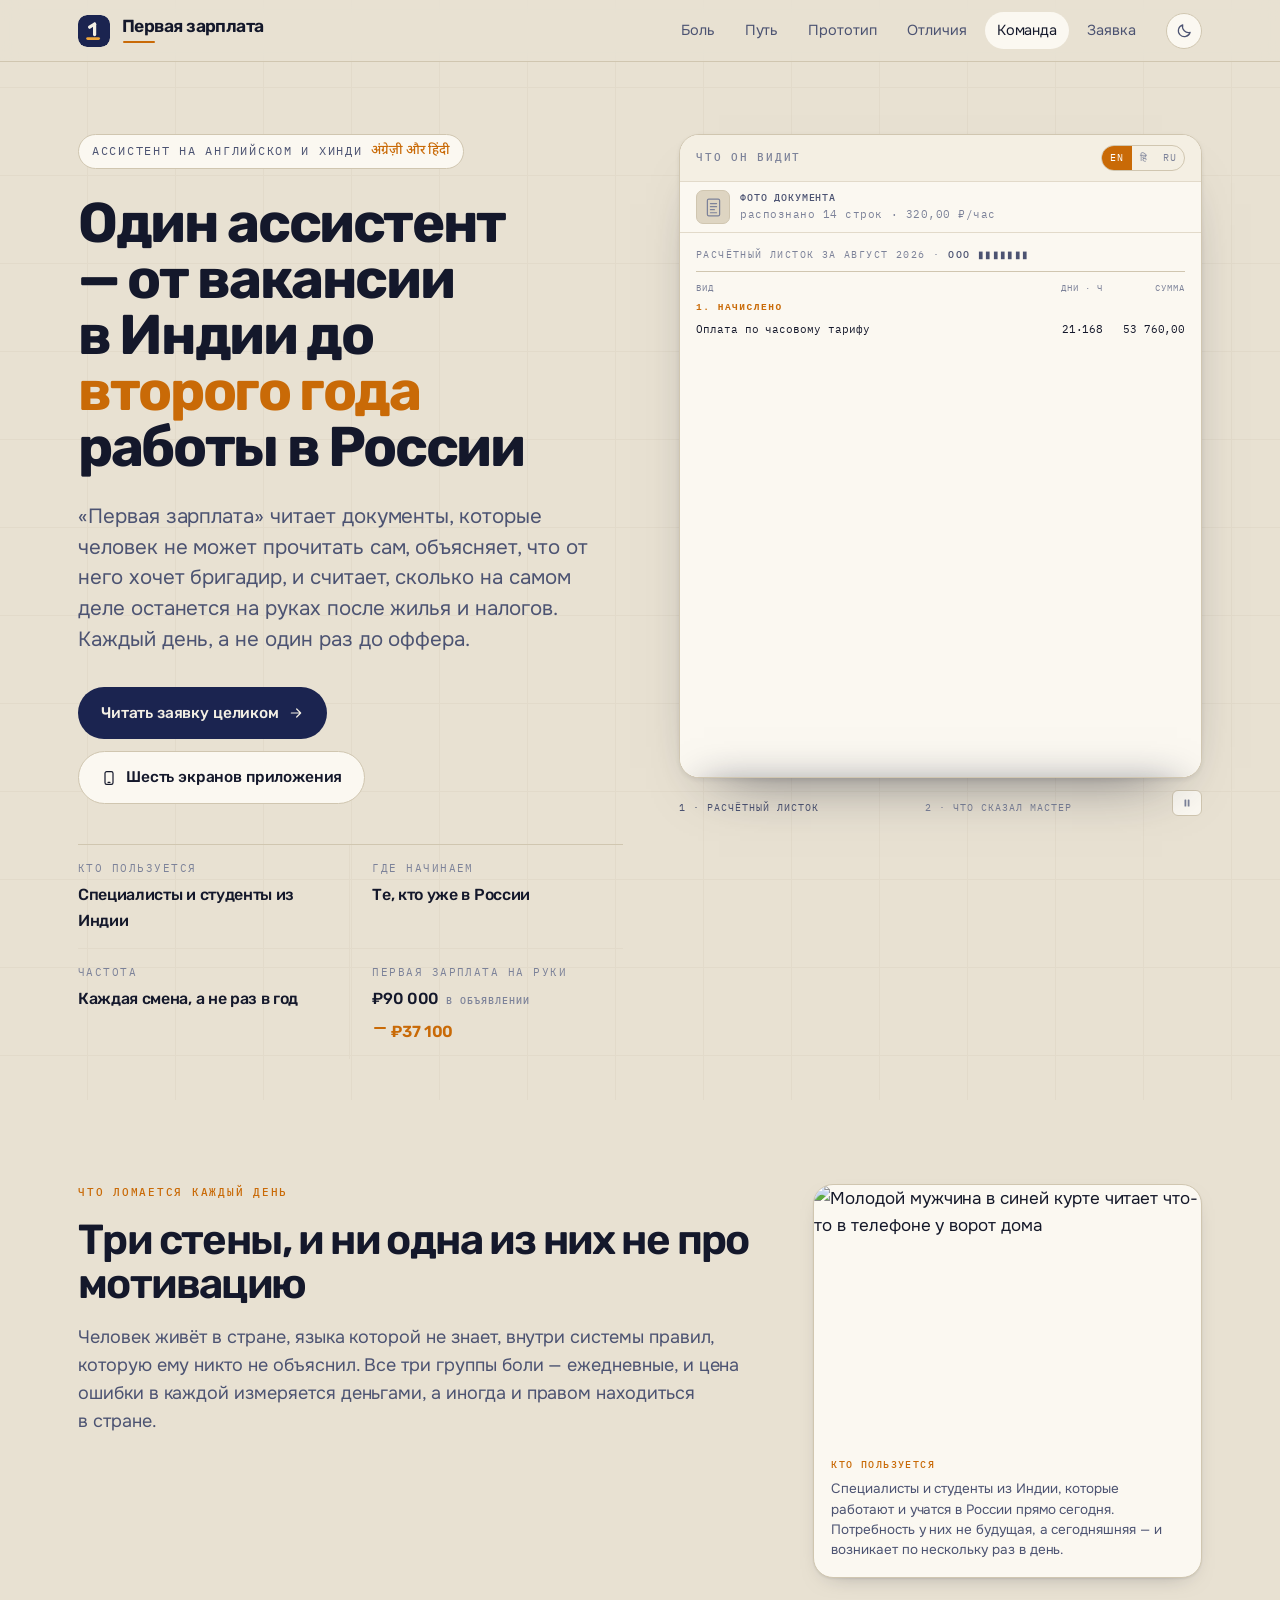
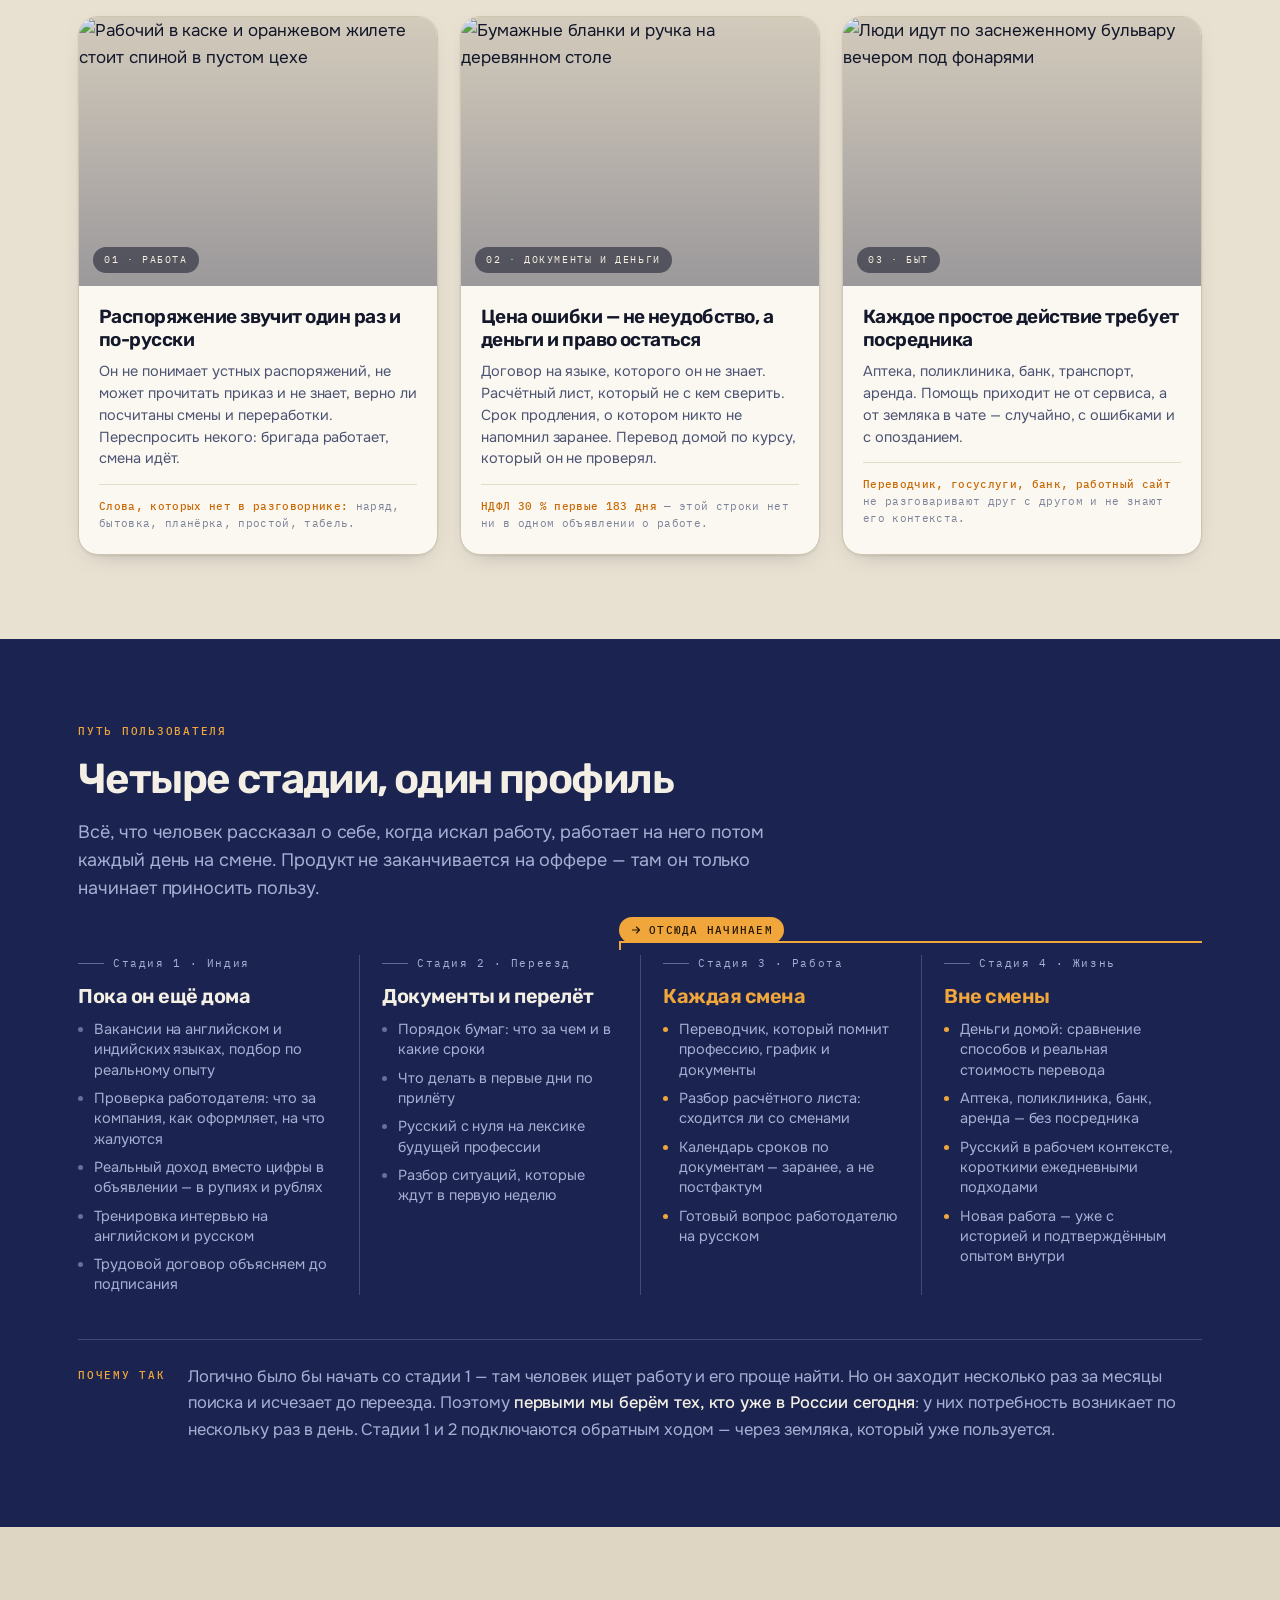
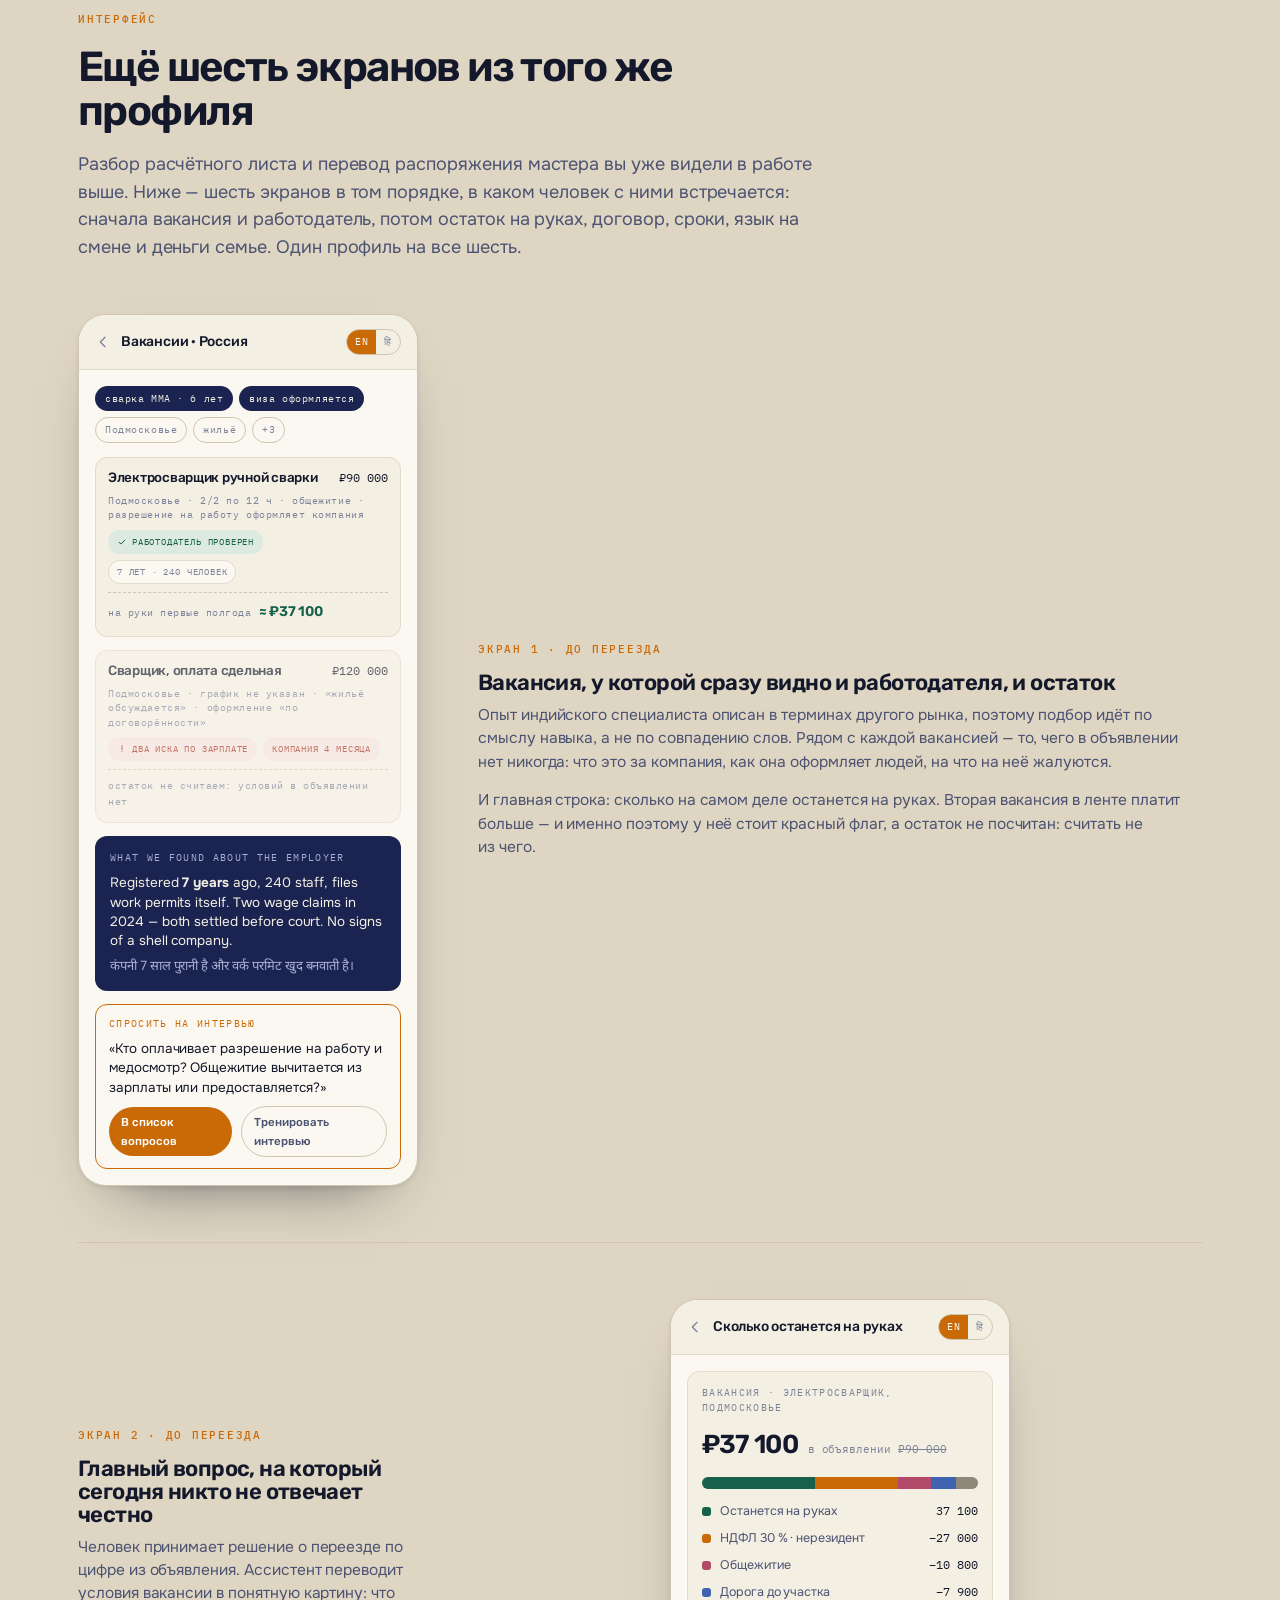
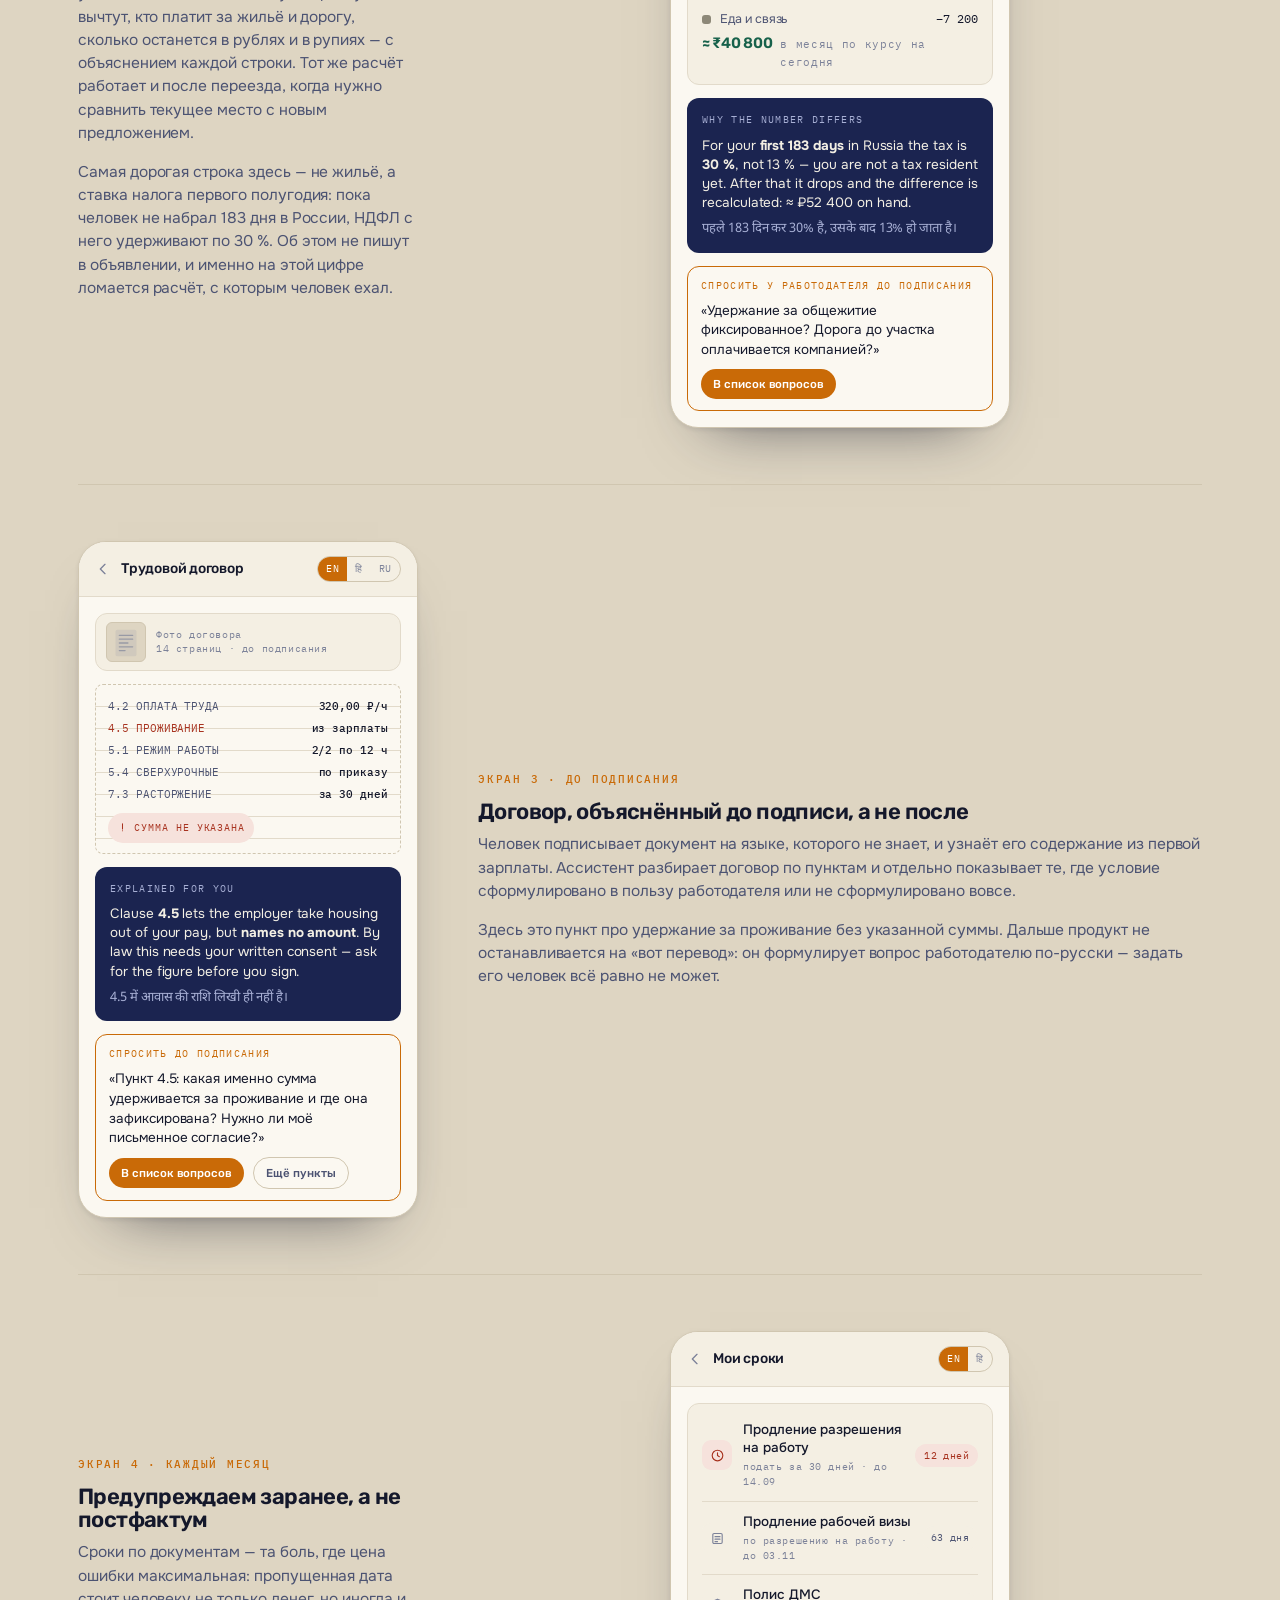
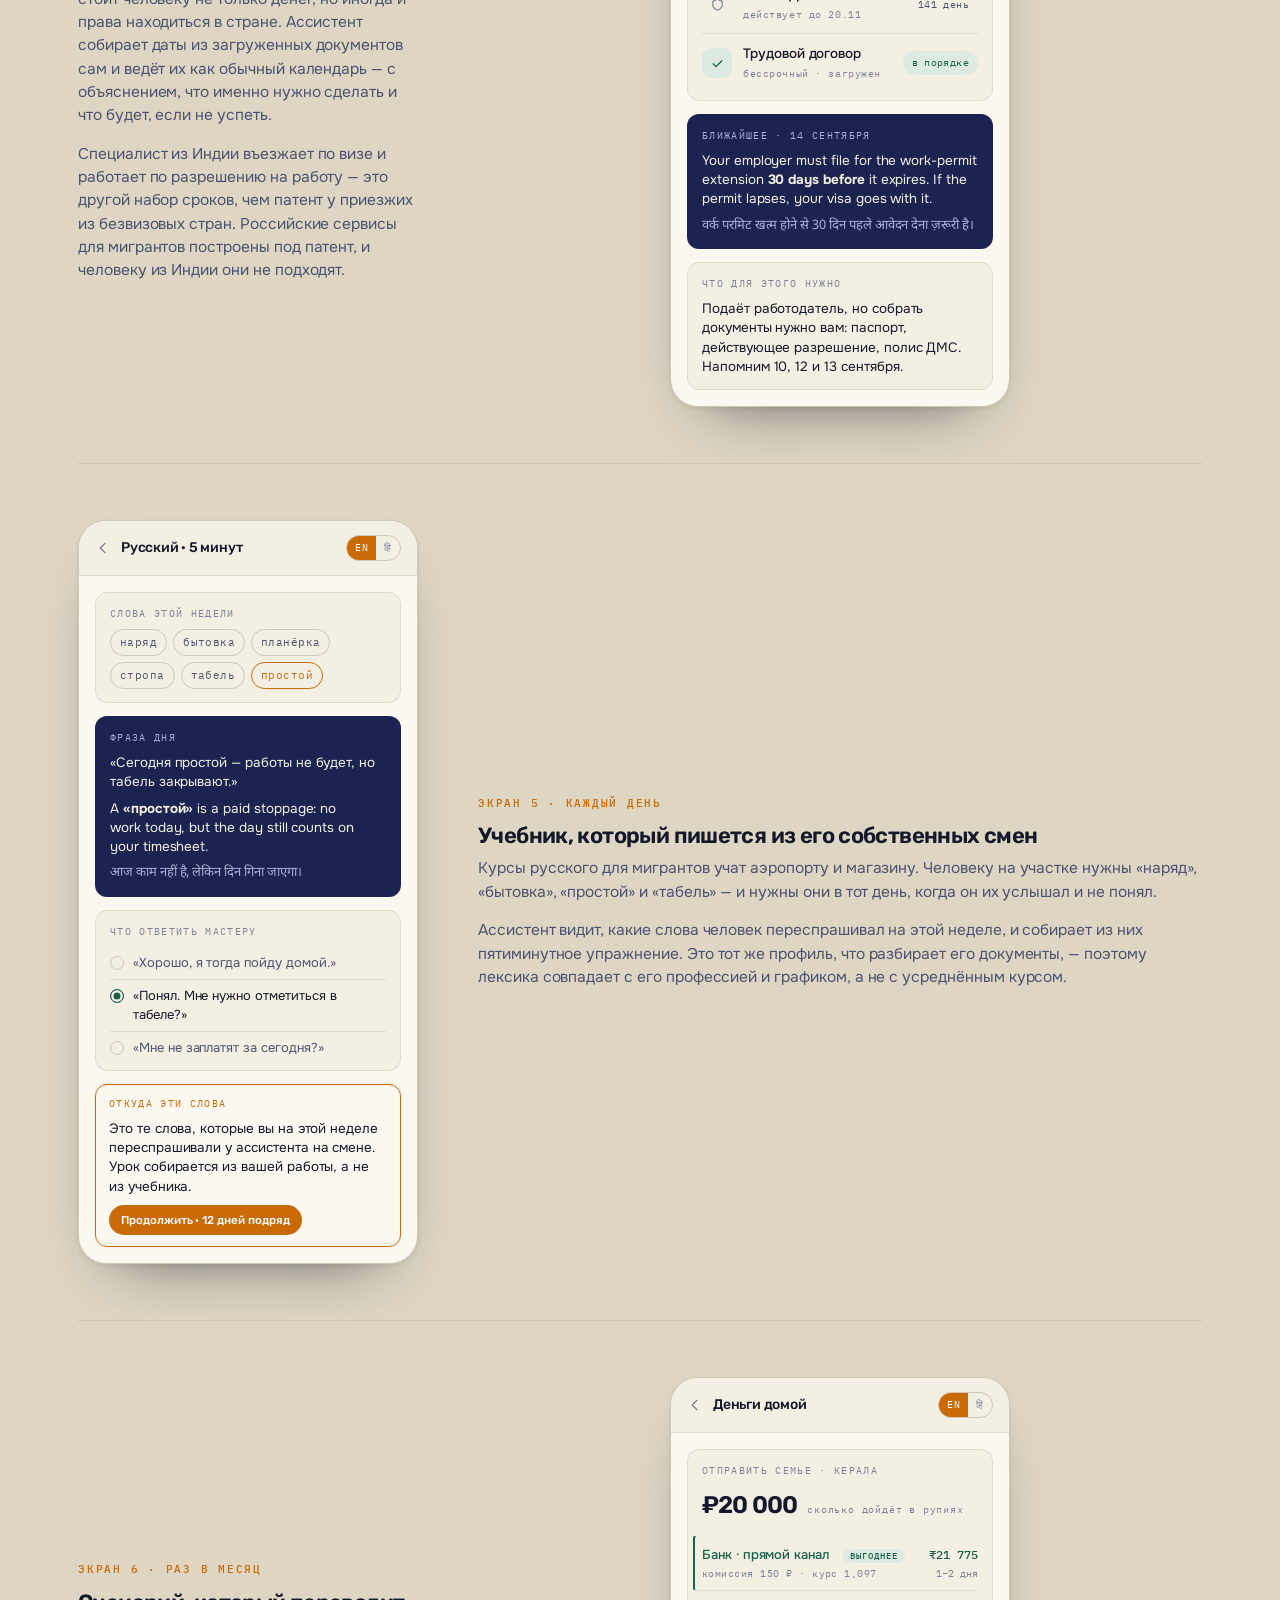
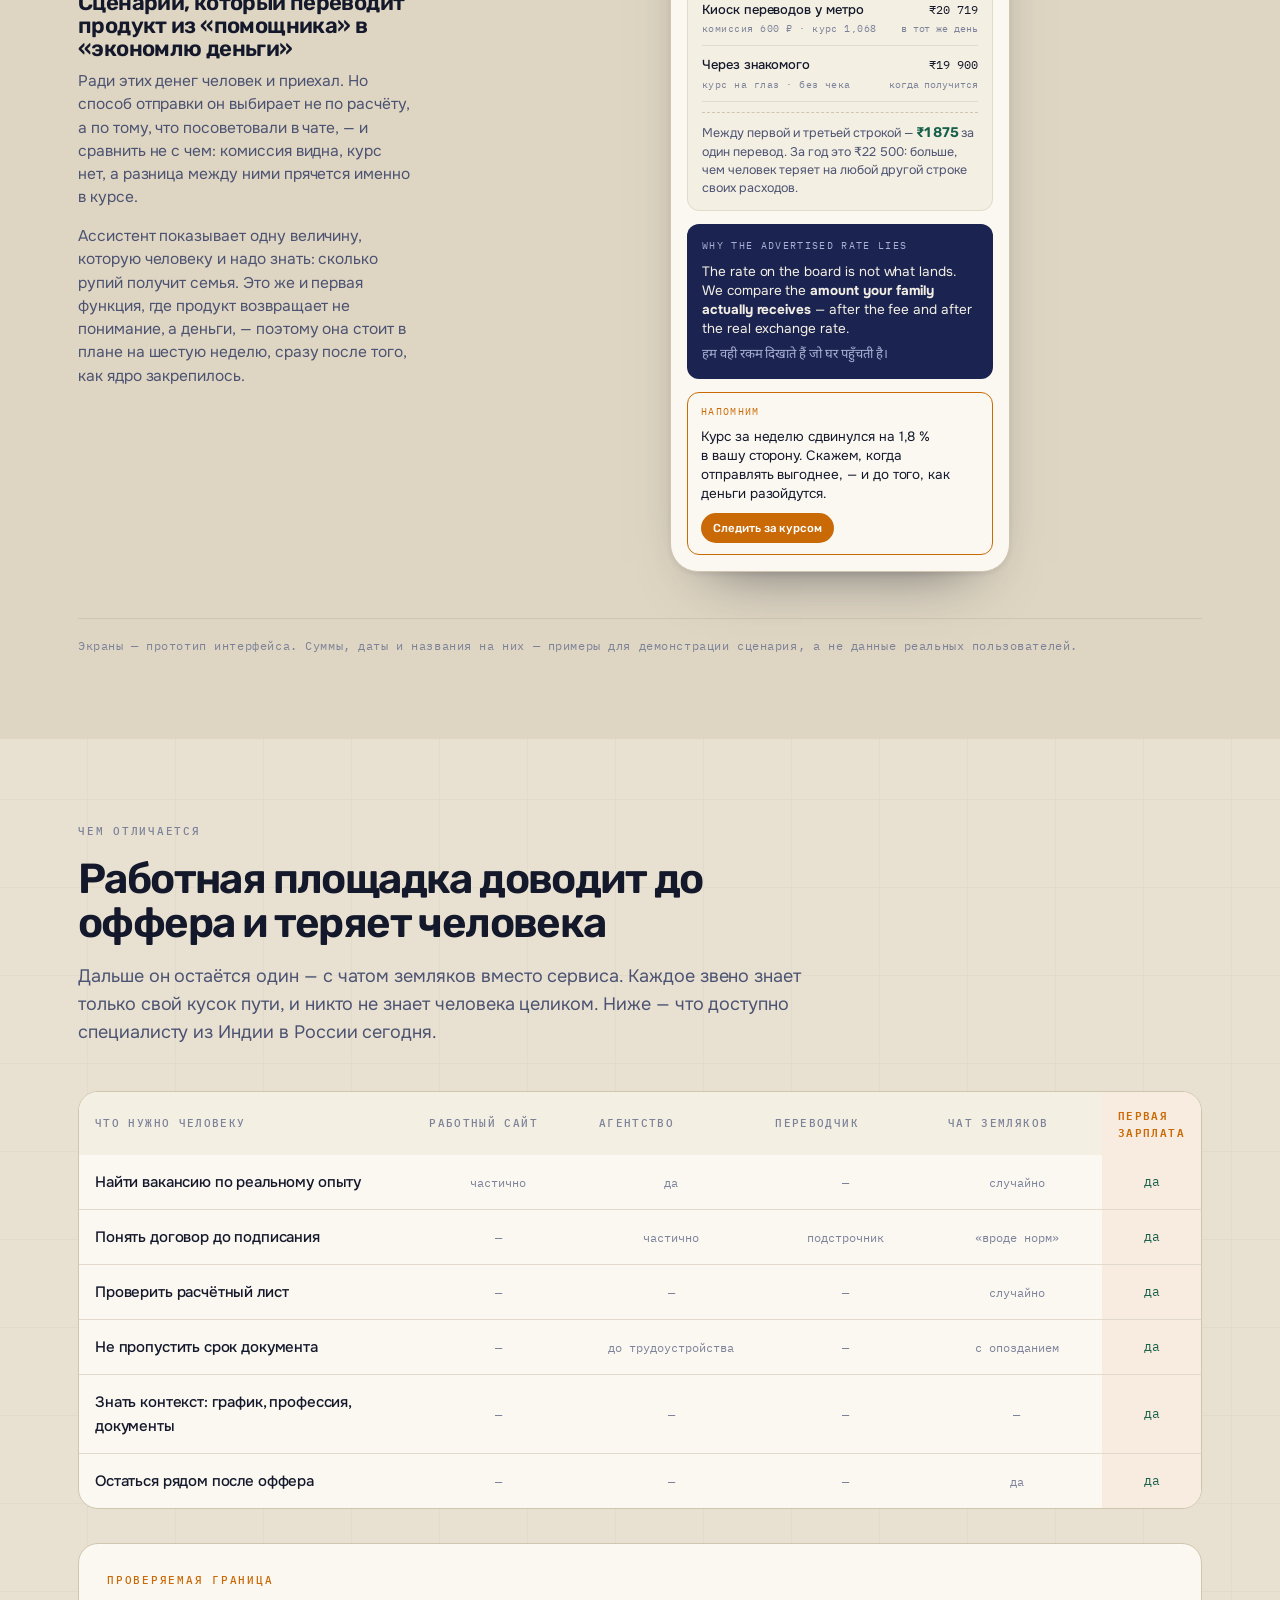
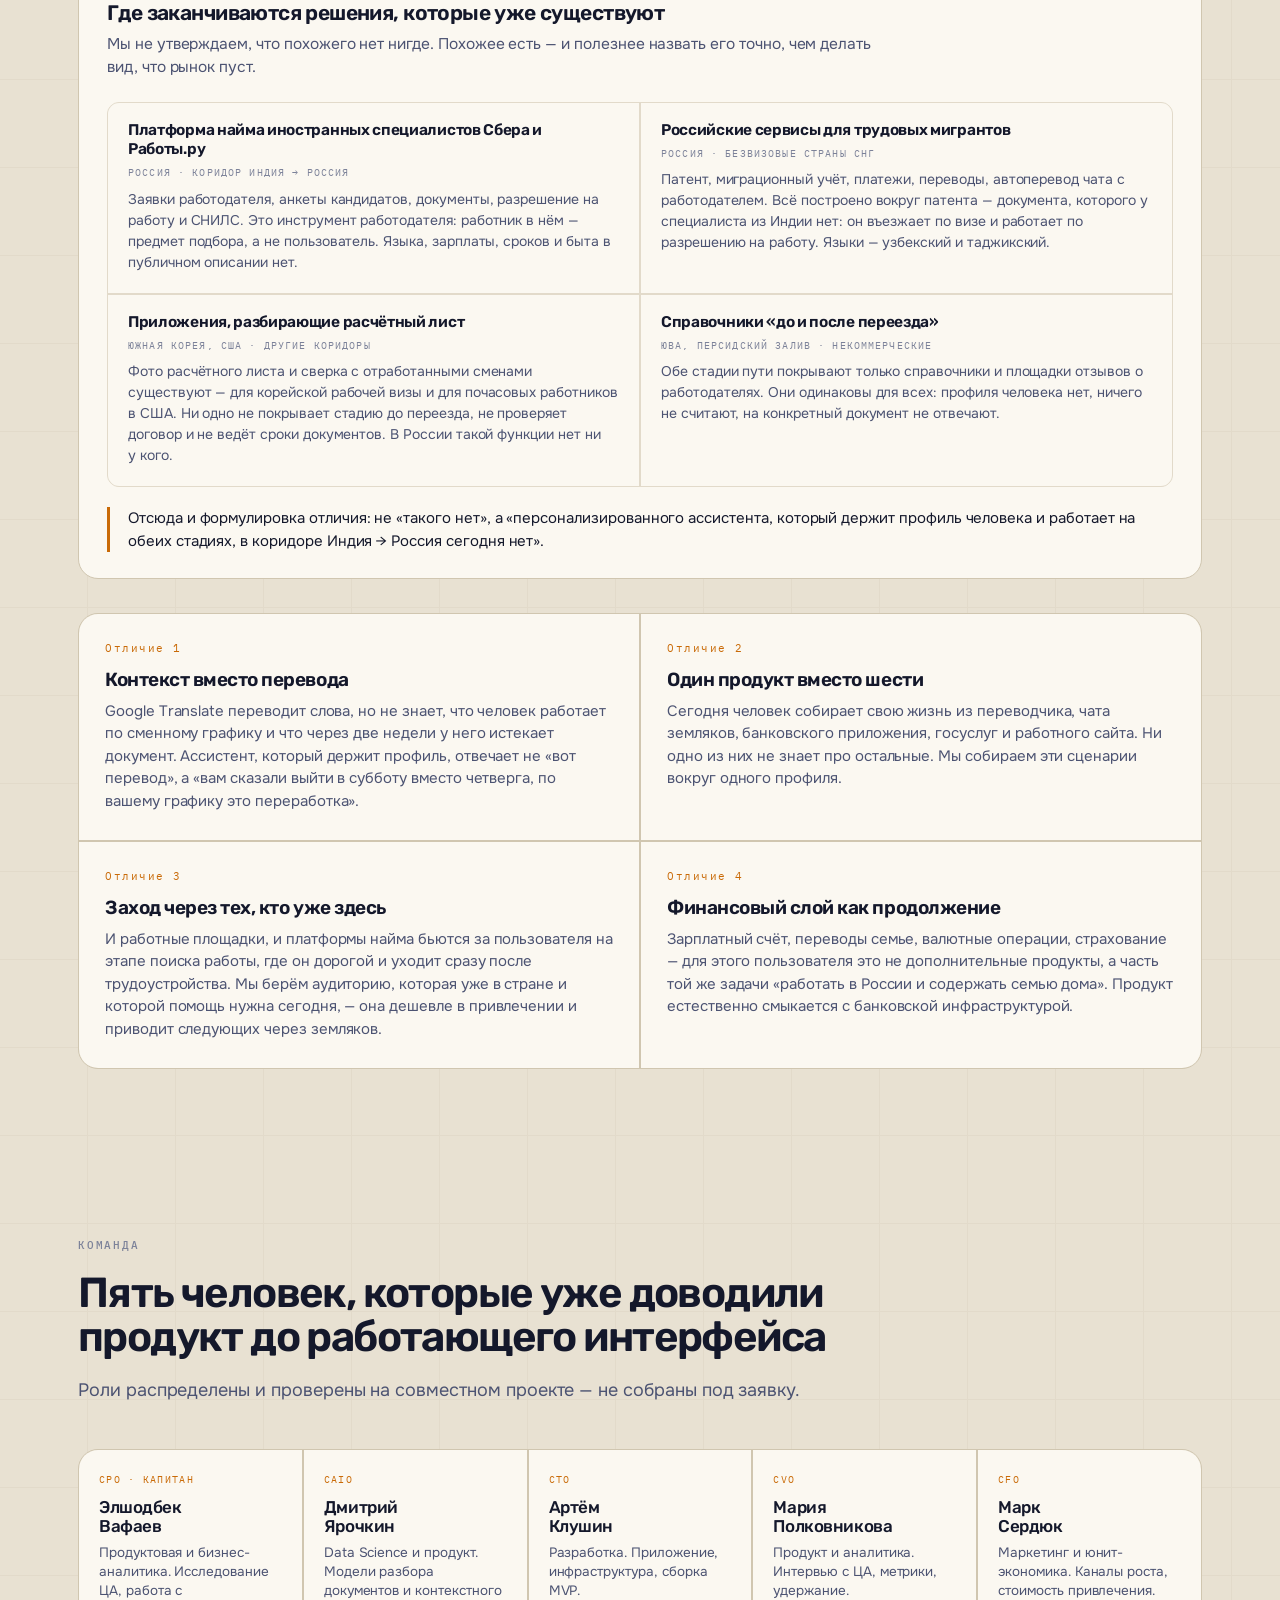
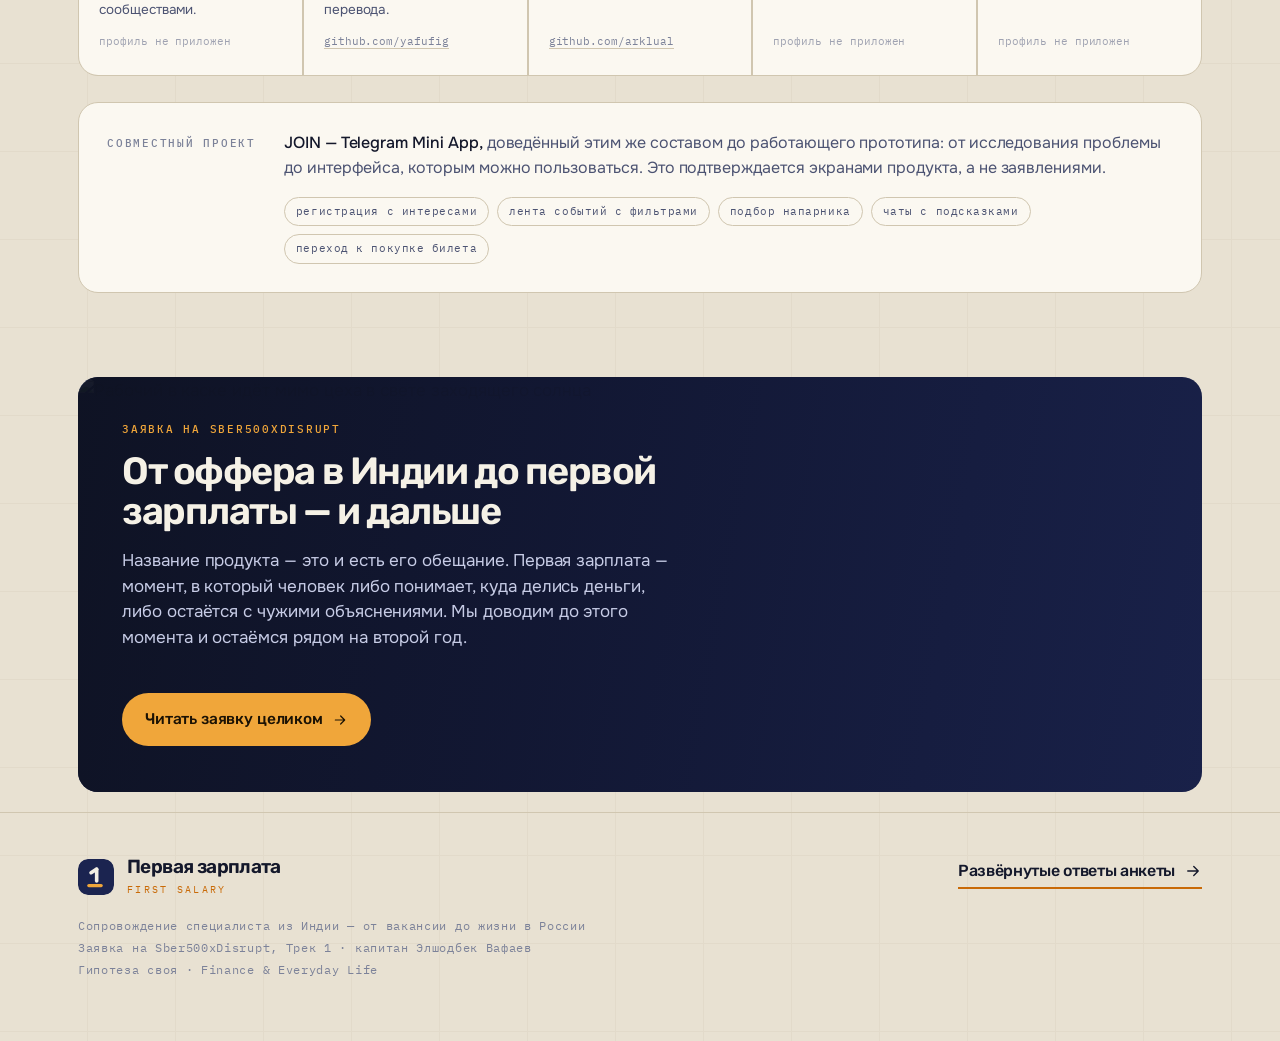
==== commit 513fee72: "Переименование в «Первую зарплату»: логотип, три стены с фотографиями, шесть экранов приложения" ====
--- a/index.html
+++ b/index.html
@@ -3,8 +3,9 @@
 <head>
 <meta charset="utf-8">
 <meta name="viewport" content="width=device-width,initial-scale=1">
-<title>Work India — ассистент специалиста из Индии в России</title>
-<meta name="description" content="Один ассистент на весь путь: от вакансии в Индии до второго года работы в России. Читает документы, переводит бригадира с контекстом, считает реальный доход и следит за сроками. На английском и хинди.">
+<title>Первая зарплата — ассистент специалиста из Индии в России</title>
+<meta name="description" content="«Первая зарплата» (First Salary) — один ассистент на весь путь: от вакансии в Индии до второго года работы в России. Читает документы, переводит мастера с контекстом, считает реальный доход и следит за сроками. На английском и хинди.">
+<link rel="icon" href="data:image/svg+xml,%3Csvg xmlns='http://www.w3.org/2000/svg' viewBox='0 0 32 32'%3E%3Crect width='32' height='32' rx='9' fill='%231B2450'/%3E%3Cg stroke='%23F3EFE4' stroke-width='3.2' stroke-linecap='round' fill='none'%3E%3Cpath d='M11.6 12.2 16.6 9'/%3E%3Cpath d='M16.6 9.2v10.4'/%3E%3C/g%3E%3Cpath d='M9.6 23.6h11' stroke='%23F0A63A' stroke-width='2.8' stroke-linecap='round'/%3E%3C/svg%3E">
 <link rel="preconnect" href="https://fonts.googleapis.com">
 <link rel="preconnect" href="https://fonts.gstatic.com" crossorigin>
 <link href="https://fonts.googleapis.com/css2?family=Rubik:wght@500;600;700&family=Onest:wght@400;500;600&family=IBM+Plex+Mono:wght@400;500&family=Noto+Sans+Devanagari:wght@400;500&display=swap" rel="stylesheet">
@@ -19,11 +20,19 @@
 <!-- ==================== ШАПКА ==================== -->
 <header class="topbar" data-enter="0">
   <div class="topbar-in">
-    <a class="brand" href="index.html">
-      <span class="brand-mark" aria-hidden="true">WI</span>
-      Work India
+    <a class="brand" href="index.html" aria-label="Первая зарплата — на главную">
+      <svg class="brand-mark" viewBox="0 0 32 32" aria-hidden="true" focusable="false">
+        <rect width="32" height="32" rx="9" class="lg-tile"/>
+        <g class="lg-ink" fill="none" stroke-width="3.2" stroke-linecap="round">
+          <path d="M11.6 12.2 16.6 9"/>
+          <path d="M16.6 9.2v10.4"/>
+        </g>
+        <path class="lg-rule" d="M9.6 23.6h11" stroke-width="2.8" stroke-linecap="round"/>
+      </svg>
+      <span class="brand-word">Первая зарплата</span>
     </a>
     <nav class="topnav" aria-label="Разделы">
+      <a href="#pain">Боль</a>
       <a href="#path">Путь</a>
       <a href="#proto">Прототип</a>
       <a href="#diff">Отличия</a>
@@ -47,18 +56,18 @@
       <span class="eyebrow" data-enter="140">Ассистент на английском и хинди <b>अंग्रेज़ी और हिंदी</b></span>
       <h1 data-enter="230">Один ассистент — от вакансии в Индии до <em>второго года</em> работы в России</h1>
       <p class="hero-lede" data-enter="370">
-        Work India читает документы, которые человек не может прочитать сам, объясняет,
+        «Первая зарплата» читает документы, которые человек не может прочитать сам, объясняет,
         что от него хочет бригадир, и считает, сколько на самом деле останется на руках
         после жилья и налогов. Каждый день, а не один раз до оффера.
       </p>
       <div class="hero-cta" data-enter="490">
-        <a class="btn btn--primary" href="#proto">
-          <svg viewBox="0 0 24 24" fill="none" stroke="currentColor" stroke-width="1.8" stroke-linecap="round" stroke-linejoin="round" aria-hidden="true"><rect x="6" y="2.5" width="12" height="19" rx="2.5"/><path d="M10.5 18.5h3"/></svg>
-          Смотреть прототип
-        </a>
-        <a class="btn btn--ghost" href="application.html">
+        <a class="btn btn--primary" href="application.html">
           Читать заявку целиком
           <svg viewBox="0 0 24 24" fill="none" stroke="currentColor" stroke-width="1.8" stroke-linecap="round" stroke-linejoin="round" aria-hidden="true"><path d="M5 12h14M13 6l6 6-6 6"/></svg>
+        </a>
+        <a class="btn btn--ghost" href="#proto">
+          <svg viewBox="0 0 24 24" fill="none" stroke="currentColor" stroke-width="1.8" stroke-linecap="round" stroke-linejoin="round" aria-hidden="true"><rect x="6" y="2.5" width="12" height="19" rx="2.5"/><path d="M10.5 18.5h3"/></svg>
+          Шесть экранов приложения
         </a>
       </div>
 
@@ -66,6 +75,7 @@
         <div><dt>Кто пользуется</dt><dd>Специалисты и студенты из Индии</dd></div>
         <div><dt>Где начинаем</dt><dd>Те, кто уже в России</dd></div>
         <div><dt>Частота</dt><dd>Каждая смена, а не раз в год</dd></div>
+        <div class="fact-num"><dt>Первая зарплата на руки</dt><dd>₽90 000 <i>в объявлении</i> <b>₽37 100</b></dd></div>
       </dl>
     </div>
 
@@ -119,7 +129,7 @@
             <div class="sheet" data-at="5000">
             <div class="turn">
               <svg viewBox="0 0 24 24" fill="none" stroke="currentColor" stroke-width="1.8" stroke-linecap="round" stroke-linejoin="round" aria-hidden="true"><path d="M12 4v16M6 14l6 6 6-6"/></svg>
-              Что он понимает через Work India
+              Что он понимает через «Первую зарплату»
             </div>
 
             <div class="out">
@@ -184,7 +194,7 @@
             <div class="sheet" data-at="2300">
             <div class="turn">
               <svg viewBox="0 0 24 24" fill="none" stroke="currentColor" stroke-width="1.8" stroke-linecap="round" stroke-linejoin="round" aria-hidden="true"><path d="M12 4v16M6 14l6 6 6-6"/></svg>
-              Что он понимает через Work India
+              Что он понимает через «Первую зарплату»
             </div>
 
             <div class="out">
@@ -242,6 +252,72 @@
   </div>
 </section>
 
+<!-- ==================== ТРИ СТЕНЫ ==================== -->
+<section class="walls" id="pain">
+  <div class="shell">
+
+    <div class="walls-head">
+      <div class="sec-head" data-reveal>
+        <span class="tag tag--saffron">Что ломается каждый день</span>
+        <h2>Три стены, и ни одна из них не про мотивацию</h2>
+        <p>Человек живёт в стране, языка которой не знает, внутри системы правил, которую ему никто не объяснил. Все три группы боли — ежедневные, и цена ошибки в каждой измеряется деньгами, а иногда и правом находиться в стране.</p>
+      </div>
+
+      <figure class="who" data-reveal>
+        <img src="https://images.unsplash.com/photo-1713130925840-4db3fbcabe4f?auto=format&amp;fit=crop&amp;w=900&amp;q=70"
+             alt="Молодой мужчина в синей курте читает что-то в телефоне у ворот дома" loading="lazy" width="900" height="720">
+        <figcaption>
+          <b>Кто пользуется</b>
+          Специалисты и студенты из Индии, которые работают и учатся в России прямо сегодня. Потребность у них не будущая, а сегодняшняя — и возникает по нескольку раз в день.
+        </figcaption>
+      </figure>
+    </div>
+
+    <div class="wall-grid" data-reveal="stagger">
+
+      <figure class="wall">
+        <span class="wall-ph">
+          <img src="https://images.unsplash.com/photo-1730584474428-83f3cfc20a73?auto=format&amp;fit=crop&amp;w=900&amp;q=70"
+               alt="Рабочий в каске и оранжевом жилете стоит спиной в пустом цехе" loading="lazy" width="900" height="675">
+          <span class="wall-n">01 · Работа</span>
+        </span>
+        <figcaption>
+          <h3>Распоряжение звучит один раз и по-русски</h3>
+          <p>Он не понимает устных распоряжений, не может прочитать приказ и не знает, верно ли посчитаны смены и переработки. Переспросить некого: бригада работает, смена идёт.</p>
+          <span class="said"><b>Слова, которых нет в разговорнике:</b> наряд, бытовка, планёрка, простой, табель.</span>
+        </figcaption>
+      </figure>
+
+      <figure class="wall">
+        <span class="wall-ph">
+          <img src="https://images.unsplash.com/photo-1631651693480-97f1132e333d?auto=format&amp;fit=crop&amp;w=900&amp;q=70"
+               alt="Бумажные бланки и ручка на деревянном столе" loading="lazy" width="900" height="675">
+          <span class="wall-n">02 · Документы и деньги</span>
+        </span>
+        <figcaption>
+          <h3>Цена ошибки — не неудобство, а деньги и право остаться</h3>
+          <p>Договор на языке, которого он не знает. Расчётный лист, который не с кем сверить. Срок продления, о котором никто не напомнил заранее. Перевод домой по курсу, который он не проверял.</p>
+          <span class="said"><b>НДФЛ 30 % первые 183 дня</b> — этой строки нет ни в одном объявлении о работе.</span>
+        </figcaption>
+      </figure>
+
+      <figure class="wall">
+        <span class="wall-ph">
+          <img src="https://images.unsplash.com/photo-1664550807091-f466e612e04d?auto=format&amp;fit=crop&amp;w=900&amp;q=70"
+               alt="Люди идут по заснеженному бульвару вечером под фонарями" loading="lazy" width="900" height="675">
+          <span class="wall-n">03 · Быт</span>
+        </span>
+        <figcaption>
+          <h3>Каждое простое действие требует посредника</h3>
+          <p>Аптека, поликлиника, банк, транспорт, аренда. Помощь приходит не от сервиса, а от земляка в чате — случайно, с ошибками и с опозданием.</p>
+          <span class="said"><b>Переводчик, госуслуги, банк, работный сайт</b> не разговаривают друг с другом и не знают его контекста.</span>
+        </figcaption>
+      </figure>
+
+    </div>
+  </div>
+</section>
+
 <!-- ==================== ПУТЬ ==================== -->
 <section class="band" id="path">
   <div class="shell">
@@ -314,11 +390,133 @@
   <div class="shell">
     <div class="sec-head" data-reveal>
       <span class="tag tag--saffron">Интерфейс</span>
-      <h2>Ещё четыре экрана из того же профиля</h2>
-      <p>Разбор расчётного листа и перевод распоряжения мастера вы уже видели в работе выше. Вот остальные четыре момента, в которых человек сегодня остаётся один: договор до подписания, язык на смене, срок документа и вопрос «сколько останется на руках».</p>
+      <h2>Ещё шесть экранов из того же профиля</h2>
+      <p>Разбор расчётного листа и перевод распоряжения мастера вы уже видели в работе выше. Ниже — шесть экранов в том порядке, в каком человек с ними встречается: сначала вакансия и работодатель, потом остаток на руках, договор, сроки, язык на смене и деньги семье. Один профиль на все шесть.</p>
     </div>
 
     <div class="screens">
+
+      <!-- ЭКРАН 1 — ЛЕНТА ВАКАНСИЙ И ПРОВЕРКА РАБОТОДАТЕЛЯ -->
+      <figure class="shot" data-reveal>
+        <div class="phone">
+          <div class="phone-bar">
+            <svg class="back" viewBox="0 0 24 24" fill="none" stroke="currentColor" stroke-width="2" stroke-linecap="round" stroke-linejoin="round" aria-hidden="true"><path d="M15 5l-7 7 7 7"/></svg>
+            <span class="ttl">Вакансии · Россия</span>
+            <span class="lang" aria-hidden="true"><span class="on">EN</span><span>&#2361;&#2367;</span></span>
+          </div>
+          <div class="phone-body">
+
+            <div class="filters" aria-label="Подбор по опыту">
+              <i class="on">сварка MMA · 6 лет</i><i class="on">виза оформляется</i><i>Подмосковье</i><i>жильё</i><i>+3</i>
+            </div>
+
+            <div class="vac">
+              <div class="vac-top"><span class="vac-nm">Электросварщик ручной сварки</span><span class="vac-pay">₽90 000</span></div>
+              <div class="vac-meta">Подмосковье · 2/2 по 12 ч · общежитие · разрешение на работу оформляет компания</div>
+              <div class="vac-badges">
+                <span class="bdg ok">
+                  <svg viewBox="0 0 24 24" fill="none" stroke="currentColor" stroke-width="2.4" stroke-linecap="round" stroke-linejoin="round" aria-hidden="true"><path d="M5 12.5l4.5 4.5L19 7.5"/></svg>
+                  работодатель проверен
+                </span>
+                <span class="bdg">7 лет · 240 человек</span>
+              </div>
+              <div class="vac-net">на руки первые полгода <b>≈ ₽37 100</b></div>
+            </div>
+
+            <div class="vac dim">
+              <div class="vac-top"><span class="vac-nm">Сварщик, оплата сдельная</span><span class="vac-pay">₽120 000</span></div>
+              <div class="vac-meta">Подмосковье · график не указан · «жильё обсуждается» · оформление «по договорённости»</div>
+              <div class="vac-badges">
+                <span class="bdg warn">
+                  <svg viewBox="0 0 24 24" fill="none" stroke="currentColor" stroke-width="2.4" stroke-linecap="round" aria-hidden="true"><path d="M12 4v10M12 18h.01"/></svg>
+                  два иска по зарплате
+                </span>
+                <span class="bdg warn">компания 4 месяца</span>
+              </div>
+              <div class="vac-net">остаток не считаем: условий в объявлении нет</div>
+            </div>
+
+            <div class="pcard on-ink">
+              <span class="p-label">What we found about the employer</span>
+              <p class="p-txt">Registered <b>7 years</b> ago, 240 staff, files work permits itself. Two wage claims in 2024 — both settled before court. No signs of a shell company.</p>
+              <p class="p-txt p-hi">कंपनी 7 साल पुरानी है और वर्क परमिट खुद बनवाती है।</p>
+            </div>
+
+            <div class="suggest">
+              <span class="p-label">Спросить на интервью</span>
+              <p class="p-txt p-ru">«Кто оплачивает разрешение на работу и медосмотр? Общежитие вычитается из зарплаты или предоставляется?»</p>
+              <div class="row">
+                <span class="mini-btn">В список вопросов</span>
+                <span class="mini-btn ghost">Тренировать интервью</span>
+              </div>
+            </div>
+
+          </div>
+        </div>
+
+        <figcaption class="shot-cap">
+          <span class="tag">Экран 1 · до переезда</span>
+          <h3>Вакансия, у которой сразу видно и работодателя, и остаток</h3>
+          <p>Опыт индийского специалиста описан в терминах другого рынка, поэтому подбор идёт по смыслу навыка, а не по совпадению слов. Рядом с каждой вакансией — то, чего в объявлении нет никогда: что это за компания, как она оформляет людей, на что на неё жалуются.</p>
+          <p>И главная строка: сколько на самом деле останется на руках. Вторая вакансия в ленте платит больше — и именно поэтому у неё стоит красный флаг, а остаток не посчитан: считать не из чего.</p>
+        </figcaption>
+      </figure>
+
+      <!-- ЭКРАН 4 — РЕАЛЬНЫЙ ДОХОД -->
+      <figure class="shot" data-reveal>
+        <div class="phone">
+          <div class="phone-bar">
+            <svg class="back" viewBox="0 0 24 24" fill="none" stroke="currentColor" stroke-width="2" stroke-linecap="round" stroke-linejoin="round" aria-hidden="true"><path d="M15 5l-7 7 7 7"/></svg>
+            <span class="ttl">Сколько останется на руках</span>
+            <span class="lang" aria-hidden="true"><span class="on">EN</span><span>हि</span></span>
+          </div>
+          <div class="phone-body">
+
+            <div class="pcard">
+              <span class="p-label">Вакансия · электросварщик, Подмосковье</span>
+              <div class="income-top">
+                <span class="num">₽37 100</span>
+                <span class="was">в объявлении <s>₽90 000</s></span>
+              </div>
+              <div class="bar" aria-hidden="true">
+                <i style="width:41%;background:var(--cat-a)"></i>
+                <i style="width:30%;background:var(--cat-b)"></i>
+                <i style="width:12%;background:var(--cat-c)"></i>
+                <i style="width:9%;background:var(--cat-d)"></i>
+                <i style="width:8%;background:var(--cat-e)"></i>
+              </div>
+              <div class="legend">
+                <span class="lg"><i class="sw" style="background:var(--cat-a)"></i>Останется на руках<span class="val">37 100</span></span>
+                <span class="lg"><i class="sw" style="background:var(--cat-b)"></i>НДФЛ 30 % · нерезидент<span class="val">−27 000</span></span>
+                <span class="lg"><i class="sw" style="background:var(--cat-c)"></i>Общежитие<span class="val">−10 800</span></span>
+                <span class="lg"><i class="sw" style="background:var(--cat-d)"></i>Дорога до участка<span class="val">−7 900</span></span>
+                <span class="lg"><i class="sw" style="background:var(--cat-e)"></i>Еда и связь<span class="val">−7 200</span></span>
+              </div>
+              <div class="rupee"><b>≈ ₹40 800</b> в месяц по курсу на сегодня</div>
+            </div>
+
+            <div class="pcard on-ink">
+              <span class="p-label">Why the number differs</span>
+              <p class="p-txt">For your <b>first 183 days</b> in Russia the tax is <b>30 %</b>, not 13 % — you are not a tax resident yet. After that it drops and the difference is recalculated: ≈ ₽52 400 on hand.</p>
+              <p class="p-txt p-hi">पहले 183 दिन कर 30% है, उसके बाद 13% हो जाता है।</p>
+            </div>
+
+            <div class="suggest">
+              <span class="p-label">Спросить у работодателя до подписания</span>
+              <p class="p-txt p-ru">«Удержание за общежитие фиксированное? Дорога до участка оплачивается компанией?»</p>
+              <div class="row"><span class="mini-btn">В список вопросов</span></div>
+            </div>
+
+          </div>
+        </div>
+
+        <figcaption class="shot-cap">
+          <span class="tag">Экран 2 · до переезда</span>
+          <h3>Главный вопрос, на который сегодня никто не отвечает честно</h3>
+          <p>Человек принимает решение о переезде по цифре из объявления. Ассистент переводит условия вакансии в понятную картину: что вычтут, кто платит за жильё и дорогу, сколько останется в рублях и в рупиях — с объяснением каждой строки. Тот же расчёт работает и после переезда, когда нужно сравнить текущее место с новым предложением.</p>
+          <p>Самая дорогая строка здесь — не жильё, а ставка налога первого полугодия: пока человек не набрал 183 дня в России, НДФЛ с него удерживают по 30 %. Об этом не пишут в объявлении, и именно на этой цифре ломается расчёт, с которым человек ехал.</p>
+        </figcaption>
+      </figure>
 
       <!-- ЭКРАН 1 — ТРУДОВОЙ ДОГОВОР ДО ПОДПИСАНИЯ -->
       <figure class="shot" data-reveal>
@@ -371,58 +569,10 @@
         </div>
 
         <figcaption class="shot-cap">
-          <span class="tag">Экран 1 · стадия до переезда</span>
+          <span class="tag">Экран 3 · до подписания</span>
           <h3>Договор, объяснённый до подписи, а не после</h3>
           <p>Человек подписывает документ на языке, которого не знает, и узнаёт его содержание из первой зарплаты. Ассистент разбирает договор по пунктам и отдельно показывает те, где условие сформулировано в пользу работодателя или не сформулировано вовсе.</p>
           <p>Здесь это пункт про удержание за проживание без указанной суммы. Дальше продукт не останавливается на «вот перевод»: он формулирует вопрос работодателю по-русски — задать его человек всё равно не может.</p>
-        </figcaption>
-      </figure>
-
-      <!-- ЭКРАН 2 — РУССКИЙ В РАБОЧЕМ КОНТЕКСТЕ -->
-      <figure class="shot" data-reveal>
-        <div class="phone">
-          <div class="phone-bar">
-            <svg class="back" viewBox="0 0 24 24" fill="none" stroke="currentColor" stroke-width="2" stroke-linecap="round" stroke-linejoin="round" aria-hidden="true"><path d="M15 5l-7 7 7 7"/></svg>
-            <span class="ttl">Русский · 5 минут</span>
-            <span class="lang" aria-hidden="true"><span class="on">EN</span><span>हि</span></span>
-          </div>
-          <div class="phone-body">
-
-            <div class="pcard">
-              <span class="p-label">Слова этой недели</span>
-              <span class="chips">
-                <i>наряд</i><i>бытовка</i><i>планёрка</i><i>стропа</i><i>табель</i><i class="new">простой</i>
-              </span>
-            </div>
-
-            <div class="pcard on-ink">
-              <span class="p-label">Фраза дня</span>
-              <p class="p-txt p-ru">«Сегодня простой — работы не будет, но табель закрывают.»</p>
-              <p class="p-txt">A <b>«простой»</b> is a paid stoppage: no work today, but the day still counts on your timesheet.</p>
-              <p class="p-txt p-hi">आज काम नहीं है, लेकिन दिन गिना जाएगा।</p>
-            </div>
-
-            <div class="pcard">
-              <span class="p-label">Что ответить мастеру</span>
-              <span class="opt"><i></i>«Хорошо, я тогда пойду домой.»</span>
-              <span class="opt ok"><i></i>«Понял. Мне нужно отметиться в табеле?»</span>
-              <span class="opt"><i></i>«Мне не заплатят за сегодня?»</span>
-            </div>
-
-            <div class="suggest">
-              <span class="p-label">Откуда эти слова</span>
-              <p class="p-txt">Это те слова, которые вы на этой неделе переспрашивали у ассистента на смене. Урок собирается из вашей работы, а не из учебника.</p>
-              <div class="row"><span class="mini-btn">Продолжить · 12 дней подряд</span></div>
-            </div>
-
-          </div>
-        </div>
-
-        <figcaption class="shot-cap">
-          <span class="tag">Экран 2 · язык</span>
-          <h3>Учебник, который пишется из его собственных смен</h3>
-          <p>Курсы русского для мигрантов учат аэропорту и магазину. Человеку на участке нужны «наряд», «бытовка», «простой» и «табель» — и нужны они в тот день, когда он их услышал и не понял.</p>
-          <p>Ассистент видит, какие слова человек переспрашивал на этой неделе, и собирает из них пятиминутное упражнение. Это тот же профиль, что разбирает его документы, — поэтому лексика совпадает с его профессией и графиком, а не с усреднённым курсом.</p>
         </figcaption>
       </figure>
 
@@ -486,66 +636,117 @@
         </div>
 
         <figcaption class="shot-cap">
-          <span class="tag">Экран 3 · календарь сроков</span>
+          <span class="tag">Экран 4 · каждый месяц</span>
           <h3>Предупреждаем заранее, а не постфактум</h3>
           <p>Сроки по документам — та боль, где цена ошибки максимальная: пропущенная дата стоит человеку не только денег, но иногда и права находиться в стране. Ассистент собирает даты из загруженных документов сам и ведёт их как обычный календарь — с объяснением, что именно нужно сделать и что будет, если не успеть.</p>
           <p>Специалист из Индии въезжает по визе и работает по разрешению на работу — это другой набор сроков, чем патент у приезжих из безвизовых стран. Российские сервисы для мигрантов построены под патент, и человеку из Индии они не подходят.</p>
         </figcaption>
       </figure>
 
-      <!-- ЭКРАН 4 — РЕАЛЬНЫЙ ДОХОД -->
+      <!-- ЭКРАН 2 — РУССКИЙ В РАБОЧЕМ КОНТЕКСТЕ -->
       <figure class="shot" data-reveal>
         <div class="phone">
           <div class="phone-bar">
             <svg class="back" viewBox="0 0 24 24" fill="none" stroke="currentColor" stroke-width="2" stroke-linecap="round" stroke-linejoin="round" aria-hidden="true"><path d="M15 5l-7 7 7 7"/></svg>
-            <span class="ttl">Сколько останется на руках</span>
+            <span class="ttl">Русский · 5 минут</span>
             <span class="lang" aria-hidden="true"><span class="on">EN</span><span>हि</span></span>
           </div>
           <div class="phone-body">
 
             <div class="pcard">
-              <span class="p-label">Вакансия · электросварщик, Подмосковье</span>
-              <div class="income-top">
-                <span class="num">₽37 100</span>
-                <span class="was">в объявлении <s>₽90 000</s></span>
-              </div>
-              <div class="bar" aria-hidden="true">
-                <i style="width:41%;background:var(--cat-a)"></i>
-                <i style="width:30%;background:var(--cat-b)"></i>
-                <i style="width:12%;background:var(--cat-c)"></i>
-                <i style="width:9%;background:var(--cat-d)"></i>
-                <i style="width:8%;background:var(--cat-e)"></i>
-              </div>
-              <div class="legend">
-                <span class="lg"><i class="sw" style="background:var(--cat-a)"></i>Останется на руках<span class="val">37 100</span></span>
-                <span class="lg"><i class="sw" style="background:var(--cat-b)"></i>НДФЛ 30 % · нерезидент<span class="val">−27 000</span></span>
-                <span class="lg"><i class="sw" style="background:var(--cat-c)"></i>Общежитие<span class="val">−10 800</span></span>
-                <span class="lg"><i class="sw" style="background:var(--cat-d)"></i>Дорога до участка<span class="val">−7 900</span></span>
-                <span class="lg"><i class="sw" style="background:var(--cat-e)"></i>Еда и связь<span class="val">−7 200</span></span>
-              </div>
-              <div class="rupee"><b>≈ ₹40 800</b> в месяц по курсу на сегодня</div>
+              <span class="p-label">Слова этой недели</span>
+              <span class="chips">
+                <i>наряд</i><i>бытовка</i><i>планёрка</i><i>стропа</i><i>табель</i><i class="new">простой</i>
+              </span>
             </div>
 
             <div class="pcard on-ink">
-              <span class="p-label">Why the number differs</span>
-              <p class="p-txt">For your <b>first 183 days</b> in Russia the tax is <b>30 %</b>, not 13 % — you are not a tax resident yet. After that it drops and the difference is recalculated: ≈ ₽52 400 on hand.</p>
-              <p class="p-txt p-hi">पहले 183 दिन कर 30% है, उसके बाद 13% हो जाता है।</p>
+              <span class="p-label">Фраза дня</span>
+              <p class="p-txt p-ru">«Сегодня простой — работы не будет, но табель закрывают.»</p>
+              <p class="p-txt">A <b>«простой»</b> is a paid stoppage: no work today, but the day still counts on your timesheet.</p>
+              <p class="p-txt p-hi">आज काम नहीं है, लेकिन दिन गिना जाएगा।</p>
+            </div>
+
+            <div class="pcard">
+              <span class="p-label">Что ответить мастеру</span>
+              <span class="opt"><i></i>«Хорошо, я тогда пойду домой.»</span>
+              <span class="opt ok"><i></i>«Понял. Мне нужно отметиться в табеле?»</span>
+              <span class="opt"><i></i>«Мне не заплатят за сегодня?»</span>
             </div>
 
             <div class="suggest">
-              <span class="p-label">Спросить у работодателя до подписания</span>
-              <p class="p-txt p-ru">«Удержание за общежитие фиксированное? Дорога до участка оплачивается компанией?»</p>
-              <div class="row"><span class="mini-btn">В список вопросов</span></div>
+              <span class="p-label">Откуда эти слова</span>
+              <p class="p-txt">Это те слова, которые вы на этой неделе переспрашивали у ассистента на смене. Урок собирается из вашей работы, а не из учебника.</p>
+              <div class="row"><span class="mini-btn">Продолжить · 12 дней подряд</span></div>
             </div>
 
           </div>
         </div>
 
         <figcaption class="shot-cap">
-          <span class="tag">Экран 4 · реальный доход</span>
-          <h3>Главный вопрос, на который сегодня никто не отвечает честно</h3>
-          <p>Человек принимает решение о переезде по цифре из объявления. Ассистент переводит условия вакансии в понятную картину: что вычтут, кто платит за жильё и дорогу, сколько останется в рублях и в рупиях — с объяснением каждой строки. Тот же расчёт работает и после переезда, когда нужно сравнить текущее место с новым предложением.</p>
-          <p>Самая дорогая строка здесь — не жильё, а ставка налога первого полугодия: пока человек не набрал 183 дня в России, НДФЛ с него удерживают по 30 %. Об этом не пишут в объявлении, и именно на этой цифре ломается расчёт, с которым человек ехал.</p>
+          <span class="tag">Экран 5 · каждый день</span>
+          <h3>Учебник, который пишется из его собственных смен</h3>
+          <p>Курсы русского для мигрантов учат аэропорту и магазину. Человеку на участке нужны «наряд», «бытовка», «простой» и «табель» — и нужны они в тот день, когда он их услышал и не понял.</p>
+          <p>Ассистент видит, какие слова человек переспрашивал на этой неделе, и собирает из них пятиминутное упражнение. Это тот же профиль, что разбирает его документы, — поэтому лексика совпадает с его профессией и графиком, а не с усреднённым курсом.</p>
+        </figcaption>
+      </figure>
+
+      <!-- ЭКРАН 6 — ДЕНЬГИ ДОМОЙ -->
+      <figure class="shot" data-reveal>
+        <div class="phone">
+          <div class="phone-bar">
+            <svg class="back" viewBox="0 0 24 24" fill="none" stroke="currentColor" stroke-width="2" stroke-linecap="round" stroke-linejoin="round" aria-hidden="true"><path d="M15 5l-7 7 7 7"/></svg>
+            <span class="ttl">Деньги домой</span>
+            <span class="lang" aria-hidden="true"><span class="on">EN</span><span>&#2361;&#2367;</span></span>
+          </div>
+          <div class="phone-body">
+
+            <div class="pcard">
+              <span class="p-label">Отправить семье · Керала</span>
+              <div class="fx-amt"><span class="num">₽20 000</span><span class="sub">сколько дойдёт в рупиях</span></div>
+
+              <div class="route best">
+                <span class="r-nm">Банк · прямой канал</span>
+                <span class="r-get">₹21 775</span>
+                <span class="r-sub">комиссия 150 ₽ · курс 1,097</span>
+                <span class="r-fee">1–2 дня</span>
+              </div>
+              <div class="route">
+                <span class="r-nm">Киоск переводов у метро</span>
+                <span class="r-get">₹20 719</span>
+                <span class="r-sub">комиссия 600 ₽ · курс 1,068</span>
+                <span class="r-fee">в тот же день</span>
+              </div>
+              <div class="route">
+                <span class="r-nm">Через знакомого</span>
+                <span class="r-get">₹19 900</span>
+                <span class="r-sub">курс на глаз · без чека</span>
+                <span class="r-fee">когда получится</span>
+              </div>
+
+              <div class="fx-delta">Между первой и третьей строкой — <b>₹1 875</b> за один перевод. За год это ₹22 500: больше, чем человек теряет на любой другой строке своих расходов.</div>
+            </div>
+
+            <div class="pcard on-ink">
+              <span class="p-label">Why the advertised rate lies</span>
+              <p class="p-txt">The rate on the board is not what lands. We compare the <b>amount your family actually receives</b> — after the fee and after the real exchange rate.</p>
+              <p class="p-txt p-hi">हम वही रकम दिखाते हैं जो घर पहुँचती है।</p>
+            </div>
+
+            <div class="suggest">
+              <span class="p-label">Напомним</span>
+              <p class="p-txt">Курс за неделю сдвинулся на 1,8&nbsp;% в вашу сторону. Скажем, когда отправлять выгоднее, — и до того, как деньги разойдутся.</p>
+              <div class="row"><span class="mini-btn">Следить за курсом</span></div>
+            </div>
+
+          </div>
+        </div>
+
+        <figcaption class="shot-cap">
+          <span class="tag">Экран 6 · раз в месяц</span>
+          <h3>Сценарий, который переводит продукт из «помощника» в «экономлю деньги»</h3>
+          <p>Ради этих денег человек и приехал. Но способ отправки он выбирает не по расчёту, а по тому, что посоветовали в чате, — и сравнить не с чем: комиссия видна, курс нет, а разница между ними прячется именно в курсе.</p>
+          <p>Ассистент показывает одну величину, которую человеку и надо знать: сколько рупий получит семья. Это же и первая функция, где продукт возвращает не понимание, а деньги, — поэтому она стоит в плане на шестую неделю, сразу после того, как ядро закрепилось.</p>
         </figcaption>
       </figure>
 
@@ -573,7 +774,7 @@
             <th scope="col">Агентство</th>
             <th scope="col">Переводчик</th>
             <th scope="col">Чат земляков</th>
-            <th scope="col" class="us">Work India</th>
+            <th scope="col" class="us">Первая зарплата</th>
           </tr>
         </thead>
         <tbody>
@@ -729,15 +930,47 @@
   </div>
 </section>
 
+<!-- ==================== ЗАКРЫВАЮЩАЯ ПОЛОСА ==================== -->
+<section class="closer">
+  <div class="shell">
+    <div class="closer-in" data-reveal>
+      <img src="https://images.unsplash.com/photo-1776937482510-b794a7d0c267?auto=format&amp;fit=crop&amp;w=1600&amp;q=70"
+           alt="Рабочий в каске идёт мимо цеха в свете заходящего солнца" loading="lazy" width="1600" height="1067">
+      <div class="closer-txt">
+        <span class="tag">Заявка на Sber500xDisrupt</span>
+        <h2>От оффера в Индии до первой зарплаты — и дальше</h2>
+        <p>Название продукта — это и есть его обещание. Первая зарплата — момент, в который человек либо понимает, куда делись деньги, либо остаётся с чужими объяснениями. Мы доводим до этого момента и остаёмся рядом на второй год.</p>
+        <a class="btn btn--primary" href="application.html">
+          Читать заявку целиком
+          <svg viewBox="0 0 24 24" fill="none" stroke="currentColor" stroke-width="1.8" stroke-linecap="round" stroke-linejoin="round" aria-hidden="true"><path d="M5 12h14M13 6l6 6-6 6"/></svg>
+        </a>
+      </div>
+    </div>
+  </div>
+</section>
+
 </main>
 
 <footer>
   <div class="shell foot">
-    <p>
-      Work India · сопровождение специалиста из Индии<br>
-      Заявка на Sber500xDisrupt, Трек 1 · капитан Элшодбек Вафаев<br>
-      Гипотеза своя · Finance &amp; Everyday Life
-    </p>
+    <div>
+      <span class="foot-brand">
+        <svg class="brand-mark" viewBox="0 0 32 32" aria-hidden="true" focusable="false">
+          <rect width="32" height="32" rx="9" class="lg-tile"/>
+          <g class="lg-ink" fill="none" stroke-width="3.2" stroke-linecap="round">
+            <path d="M11.6 12.2 16.6 9"/>
+            <path d="M16.6 9.2v10.4"/>
+          </g>
+          <path class="lg-rule" d="M9.6 23.6h11" stroke-width="2.8" stroke-linecap="round"/>
+        </svg>
+        <span><b class="nm">Первая зарплата</b><b class="lat">First Salary</b></span>
+      </span>
+      <p>
+        Сопровождение специалиста из Индии — от вакансии до жизни в России<br>
+        Заявка на Sber500xDisrupt, Трек 1 · капитан Элшодбек Вафаев<br>
+        Гипотеза своя · Finance &amp; Everyday Life
+      </p>
+    </div>
     <span class="go">
       <a href="application.html">
         Развёрнутые ответы анкеты
--- a/wi.css
+++ b/wi.css
@@ -1,5 +1,5 @@
 /* ============================================================
-   Work India — визуальная система
+   Первая зарплата (First Salary) — визуальная система
    Палитра: манильская бумага (документ) + индиго (краситель)
             + шафран (акцент) + печатный зелёный (подтверждение)
    Шрифты:  Rubik (дисплей) · Onest (текст) · IBM Plex Mono (данные)
@@ -156,13 +156,7 @@
   max-width:var(--measure);margin:0 auto;padding:12px 28px;
   display:flex;align-items:center;gap:18px;
 }
-.brand{display:flex;align-items:center;gap:11px;white-space:nowrap;text-decoration:none;color:var(--ink);font-weight:600;font-family:var(--display);letter-spacing:-.02em}
-.brand-mark{
-  width:30px;height:30px;flex:none;border-radius:9px;
-  background:var(--indigo);display:grid;place-items:center;
-  color:var(--marigold);font-family:var(--display);font-weight:700;font-size:14px;
-  box-shadow:inset 0 0 0 1px rgba(255,255,255,.08);
-}
+/* .brand и .brand-mark заданы в блоке «ЛОГОТИП» ниже */
 .topnav{margin-left:auto;display:flex;align-items:center;gap:6px;flex-wrap:wrap}
 .topnav a{
   font-size:14.5px;color:var(--ink-2);text-decoration:none;
@@ -1031,8 +1025,6 @@
 .theme-toggle{transition:color .2s ease,border-color .2s ease,transform .2s cubic-bezier(.34,1.3,.64,1)}
 .theme-toggle:hover{transform:rotate(-14deg)}
 .theme-toggle svg{transition:transform .3s cubic-bezier(.34,1.3,.64,1)}
-.brand-mark{transition:transform .3s cubic-bezier(.34,1.4,.64,1)}
-.brand:hover .brand-mark{transform:rotate(-7deg) scale(1.06)}
 .mem{transition:transform .25s cubic-bezier(.22,1,.36,1), background .25s ease}
 .mem:hover{transform:translateY(-3px);background:var(--card-2)}
 .edge > div{transition:transform .25s cubic-bezier(.22,1,.36,1), background .25s ease}
@@ -1447,3 +1439,265 @@
   .stage.here::before,.stage.here::after{display:none}
   .here-flag{position:static;margin-bottom:12px}
 }
+
+/* ============================================================
+   ЛОГОТИП «ПЕРВАЯ ЗАРПЛАТА»
+   Знак: индиговая плашка, кремовая «1», под ней расчётная линия
+   календулы — строка итога расчётного листка. Словесный знак
+   несёт ту же линию и дорастает по наведению.
+   ============================================================ */
+.brand{display:flex;align-items:center;gap:12px;text-decoration:none;color:var(--ink)}
+.brand-mark{
+  width:32px;height:32px;flex:none;display:block;border-radius:9px;
+  transition:transform .32s cubic-bezier(.34,1.4,.64,1);
+}
+.lg-tile{fill:var(--indigo)}
+.lg-ink{stroke:#F3EFE4}
+.lg-rule{stroke:var(--marigold);fill:none}
+.brand:hover .brand-mark{transform:rotate(-6deg) scale(1.05)}
+.brand-word{
+  position:relative;font-family:var(--display);font-weight:600;font-size:17.5px;
+  letter-spacing:-.032em;line-height:1;padding-bottom:7px;white-space:nowrap;color:var(--ink);
+}
+.brand-word::after{
+  content:"";position:absolute;left:1px;bottom:0;width:32px;height:2px;border-radius:1px;
+  background:var(--saffron);
+  transition:width .34s cubic-bezier(.22,1,.36,1);
+}
+.brand:hover .brand-word::after{width:calc(100% - 2px)}
+
+.foot-brand{display:flex;align-items:center;gap:13px;margin-bottom:18px}
+.foot-brand .brand-mark{width:36px;height:36px}
+.foot-brand .nm{
+  display:block;font-family:var(--display);font-weight:600;font-size:19px;
+  letter-spacing:-.032em;line-height:1.05;color:var(--ink);
+}
+.foot-brand .lat{
+  display:block;font-family:var(--mono);font-weight:400;font-size:9.5px;
+  letter-spacing:.24em;text-transform:uppercase;color:var(--saffron);margin-top:5px;
+}
+@media (max-width:420px){
+  .brand-word{font-size:15.5px}
+  .brand-mark{width:28px;height:28px}
+}
+
+/* ============================================================
+   ТРИ СТЕНЫ — фотокарточки
+   ============================================================ */
+.walls{background:var(--paper)}
+.wall-grid{
+  display:grid;grid-template-columns:repeat(3,minmax(0,1fr));gap:22px;margin-top:8px;
+}
+.wall{
+  margin:0;background:var(--card);border:1px solid var(--line);border-radius:var(--r-lg);
+  overflow:hidden;box-shadow:var(--shadow-1);display:flex;flex-direction:column;
+  transition:transform .28s cubic-bezier(.22,1,.36,1), box-shadow .28s ease;
+}
+.wall:hover{transform:translateY(-4px);box-shadow:var(--shadow-2)}
+.wall-ph{position:relative;display:block;background:var(--paper-deep)}
+.wall-ph img{
+  display:block;width:100%;height:auto;aspect-ratio:4/3;object-fit:cover;
+  filter:saturate(.88) contrast(1.03);
+}
+.wall-ph::after{
+  content:"";position:absolute;inset:0;
+  background:linear-gradient(180deg, rgba(27,36,80,.06), rgba(27,36,80,.34));
+  pointer-events:none;
+}
+.wall-n{
+  position:absolute;left:14px;bottom:13px;z-index:2;
+  font-family:var(--mono);font-size:10px;letter-spacing:.16em;text-transform:uppercase;
+  color:#F6EFE0;background:rgba(20,24,43,.55);backdrop-filter:blur(4px);
+  border-radius:99px;padding:5px 11px;
+}
+.wall figcaption{padding:20px 20px 22px;display:flex;flex-direction:column;flex:1}
+.wall h3{font-size:19px;letter-spacing:-.028em;line-height:1.2;margin-bottom:10px}
+.wall p{font-size:14.5px;line-height:1.5;color:var(--ink-2);margin:0}
+.wall .said{
+  margin-top:14px;padding-top:13px;border-top:1px solid var(--line-soft);
+  font-family:var(--mono);font-size:11px;letter-spacing:.03em;color:var(--ink-3);line-height:1.55;
+}
+.wall .said b{color:var(--saffron);font-weight:500}
+@media (max-width:960px){.wall-grid{grid-template-columns:1fr;gap:18px}
+  .wall-ph img{aspect-ratio:16/9}}
+
+/* ============================================================
+   ЗАКРЫВАЮЩАЯ ПОЛОСА — фотография и то же действие
+   ============================================================ */
+.closer{padding:0}
+.closer-in{
+  position:relative;border-radius:var(--r-lg);overflow:hidden;
+  min-height:400px;display:flex;align-items:flex-end;
+  background:var(--indigo);
+}
+.closer-in img{
+  position:absolute;inset:0;width:100%;height:100%;object-fit:cover;
+  object-position:72% 50%;filter:saturate(.85);
+}
+.closer-in::after{
+  content:"";position:absolute;inset:0;
+  background:linear-gradient(100deg, rgba(14,18,34,.96) 0%, rgba(17,22,48,.9) 42%, rgba(17,22,48,.22) 100%);
+}
+.closer-txt{position:relative;z-index:2;padding:44px 44px 46px;max-width:640px}
+.closer-txt .tag{display:block;margin-bottom:14px;color:var(--marigold)}
+.closer-txt h2{color:#F5F1E6;font-size:clamp(26px,3.2vw,38px);letter-spacing:-.038em}
+.closer-txt p{margin-top:16px;font-size:17px;line-height:1.5;color:#C7CCE6;max-width:44em}
+.closer-txt .btn{margin-top:26px}
+.closer-txt .btn--primary{background:var(--marigold);color:#1B1204}
+.closer-txt .btn--primary:hover{background:#FFC168;color:#1B1204}
+@media (max-width:760px){
+  .closer-in{min-height:0}
+  .closer-txt{padding:30px 24px 32px}
+  .closer-in::after{background:linear-gradient(180deg, rgba(14,18,34,.82) 0%, rgba(17,22,48,.96) 46%)}
+}
+
+/* ============================================================
+   НОВЫЕ ЭКРАНЫ: лента вакансий · проверка · деньги домой
+   ============================================================ */
+.filters{display:flex;gap:6px;flex-wrap:wrap;margin-bottom:1px}
+.filters i{
+  font-style:normal;font-family:var(--mono);font-size:9.5px;letter-spacing:.06em;
+  border:1px solid var(--line);border-radius:99px;padding:4px 9px;color:var(--ink-3);
+}
+.filters i.on{background:var(--indigo);border-color:transparent;color:var(--on-indigo)}
+.vac{
+  border:1px solid var(--line-soft);border-radius:var(--r-md);background:var(--card-2);
+  padding:11px 12px 12px;display:flex;flex-direction:column;gap:7px;
+}
+.vac + .vac{margin-top:0}
+.vac-top{display:flex;align-items:baseline;gap:9px}
+.vac-nm{font-family:var(--display);font-weight:500;font-size:13.5px;letter-spacing:-.02em;line-height:1.2}
+.vac-pay{margin-left:auto;font-family:var(--mono);font-size:11.5px;color:var(--ink);white-space:nowrap}
+.vac-meta{font-family:var(--mono);font-size:9.5px;letter-spacing:.06em;color:var(--ink-3);line-height:1.5}
+.vac-badges{display:flex;gap:6px;flex-wrap:wrap}
+.bdg{
+  display:inline-flex;align-items:center;gap:5px;
+  font-family:var(--mono);font-size:9px;letter-spacing:.09em;text-transform:uppercase;
+  border-radius:99px;padding:4px 8px;background:var(--card);color:var(--ink-3);
+  border:1px solid var(--line-soft);
+}
+.bdg svg{width:10px;height:10px}
+.bdg.ok{background:var(--seal-bg);color:var(--seal);border-color:transparent}
+.bdg.warn{background:var(--alert-bg);color:var(--alert);border-color:transparent}
+.vac-net{
+  display:flex;align-items:baseline;gap:8px;padding-top:8px;margin-top:1px;
+  border-top:1px dashed var(--line);
+  font-family:var(--mono);font-size:10px;letter-spacing:.05em;color:var(--ink-3);
+}
+.vac-net b{font-family:var(--display);font-size:14px;letter-spacing:-.02em;color:var(--seal);font-weight:600}
+.vac.dim{opacity:.66}
+
+/* деньги домой */
+.fx-amt{display:flex;align-items:baseline;gap:10px;margin-bottom:11px}
+.fx-amt .num{font-family:var(--display);font-weight:600;font-size:24px;letter-spacing:-.035em}
+.fx-amt .sub{font-family:var(--mono);font-size:10px;letter-spacing:.08em;color:var(--ink-3)}
+.route{
+  display:grid;grid-template-columns:1fr auto;gap:2px 10px;align-items:baseline;
+  padding:9px 0;border-bottom:1px solid var(--line-soft);
+}
+.route:last-of-type{border-bottom:0}
+.route .r-nm{font-size:13px;font-weight:500;line-height:1.25}
+.route .r-get{font-family:var(--mono);font-size:12px;color:var(--ink);text-align:right;font-variant-numeric:tabular-nums}
+.route .r-sub{font-family:var(--mono);font-size:9.5px;letter-spacing:.05em;color:var(--ink-3)}
+.route .r-fee{font-family:var(--mono);font-size:9.5px;color:var(--ink-3);text-align:right}
+.route.best .r-nm{color:var(--seal)}
+.route.best .r-get{color:var(--seal);font-weight:500}
+.route.best .r-nm::after{
+  content:"выгоднее";margin-left:7px;font-family:var(--mono);font-size:8.5px;
+  letter-spacing:.11em;text-transform:uppercase;background:var(--seal-bg);color:var(--seal);
+  border-radius:99px;padding:2px 7px;vertical-align:1px;
+}
+.fx-delta{
+  margin-top:10px;padding-top:10px;border-top:1px dashed var(--line);
+  font-family:var(--mono);font-size:10.5px;letter-spacing:.04em;color:var(--ink-3);line-height:1.55;
+}
+.fx-delta b{color:var(--seal);font-family:var(--display);font-size:13px;letter-spacing:-.02em;font-weight:600}
+
+/* --- шапка секции «три стены»: текст и портрет в одном ряду --- */
+.walls-head{
+  display:grid;grid-template-columns:1.3fr .74fr;gap:52px;align-items:start;margin-bottom:38px;
+}
+.walls-head .sec-head{margin-bottom:0;max-width:none}
+.who{
+  margin:0;background:var(--card);border:1px solid var(--line);border-radius:var(--r-lg);
+  overflow:hidden;box-shadow:var(--shadow-1);
+}
+.who img{display:block;width:100%;height:auto;aspect-ratio:3/2;object-fit:cover;object-position:50% 20%;filter:saturate(.9)}
+.who figcaption{padding:15px 17px 17px;font-size:13.5px;line-height:1.5;color:var(--ink-2)}
+.who figcaption b{
+  display:block;font-family:var(--mono);font-weight:500;font-size:9.5px;letter-spacing:.15em;
+  text-transform:uppercase;color:var(--saffron);margin-bottom:7px;
+}
+@media (max-width:960px){
+  .walls-head{grid-template-columns:1fr;gap:28px;align-items:start}
+  .who{max-width:460px}
+}
+
+/* Шапка съезжает сверху и обязана вернуться на место: правило входа
+   `.js .topbar[data-enter]` весит больше, чем общее `[data-enter].in`,
+   и без этой строки шапка оставалась за верхним краем навсегда. */
+.js .topbar[data-enter].in{transform:none}
+
+/* --- ряд «экран + разбор»: подпись стояла липко у верха и на 1440
+   оставляла под собой полколонки пустоты. Выравниваем по центру. --- */
+.shot{align-items:center}
+.shot-cap{position:static}
+.rupee b{white-space:nowrap}
+.income-top{flex-wrap:wrap}
+
+/* ============================================================
+   УЗКИЙ ЭКРАН: горизонтальное переполнение
+   Надстрочник — inline-flex, то есть не переносится: его
+   минимальная ширина (409px) задавала ширину всей колонки героя,
+   и документ становился шире вьюпорта на 47px. Разрешаем перенос
+   и снимаем авто-минимум с колонок сетки.
+   ============================================================ */
+.eyebrow{flex-wrap:wrap;row-gap:3px;max-width:100%}
+.hero-grid > *{min-width:0}
+.demo,.demo-frame,.demo-stage{min-width:0;max-width:100%}
+
+/* --- «Деньги домой»: строка маршрута
+   Чип «выгоднее» стоял в одной строке с названием и ломал её пополам.
+   Переносим его во вторую, служебную строку — название остаётся целым. --- */
+.route{grid-template-columns:1fr auto;column-gap:12px}
+.route .r-nm{display:flex;align-items:baseline;gap:7px;flex-wrap:wrap}
+.route.best{box-shadow:inset 2px 0 0 var(--seal);padding-left:9px;margin-left:-9px;border-radius:2px}
+.fx-delta{
+  font-family:var(--body);font-size:12.5px;letter-spacing:0;line-height:1.45;color:var(--ink-2);
+}
+.fx-delta b{font-family:var(--display);font-size:14px}
+
+/* --- главный факт первого экрана: число из объявления и число на руки --- */
+.hero-facts .fact-num dd{display:flex;align-items:baseline;gap:7px;flex-wrap:wrap}
+.hero-facts .fact-num dd i{
+  font-style:normal;font-family:var(--mono);font-size:10px;letter-spacing:.1em;
+  text-transform:uppercase;color:var(--ink-3);
+}
+.hero-facts .fact-num dd b{
+  font-weight:600;color:var(--saffron);position:relative;padding-left:19px;
+}
+.hero-facts .fact-num dd b::before{
+  content:"";position:absolute;left:2px;top:.55em;width:12px;height:2px;border-radius:1px;
+  background:var(--saffron);
+}
+
+/* --- факты первого экрана лендинга: четыре штуки, поэтому сетка 2×2,
+   а не флекс с переносом (переносясь, он ломал вертикальные линейки) --- */
+.hero:not(.hero--form) .hero-facts{
+  display:grid;grid-template-columns:repeat(2,minmax(0,1fr));gap:0;margin-top:40px;
+  border-top:1px solid var(--line);
+}
+.hero:not(.hero--form) .hero-facts div{
+  padding:15px 22px 15px 0;margin:0;border-right:0;
+  border-bottom:1px solid var(--line-soft);
+}
+.hero:not(.hero--form) .hero-facts div:nth-child(odd){border-right:1px solid var(--line-soft);padding-right:22px}
+.hero:not(.hero--form) .hero-facts div:nth-child(even){padding-left:22px}
+.hero:not(.hero--form) .hero-facts div:nth-last-child(-n+2){border-bottom:0}
+@media (max-width:560px){
+  .hero:not(.hero--form) .hero-facts{grid-template-columns:1fr}
+  .hero:not(.hero--form) .hero-facts div:nth-child(odd){border-right:0;padding-right:0}
+  .hero:not(.hero--form) .hero-facts div:nth-child(even){padding-left:0}
+  .hero:not(.hero--form) .hero-facts div{border-bottom:1px solid var(--line-soft)}
+  .hero:not(.hero--form) .hero-facts div:last-child{border-bottom:0}
+}
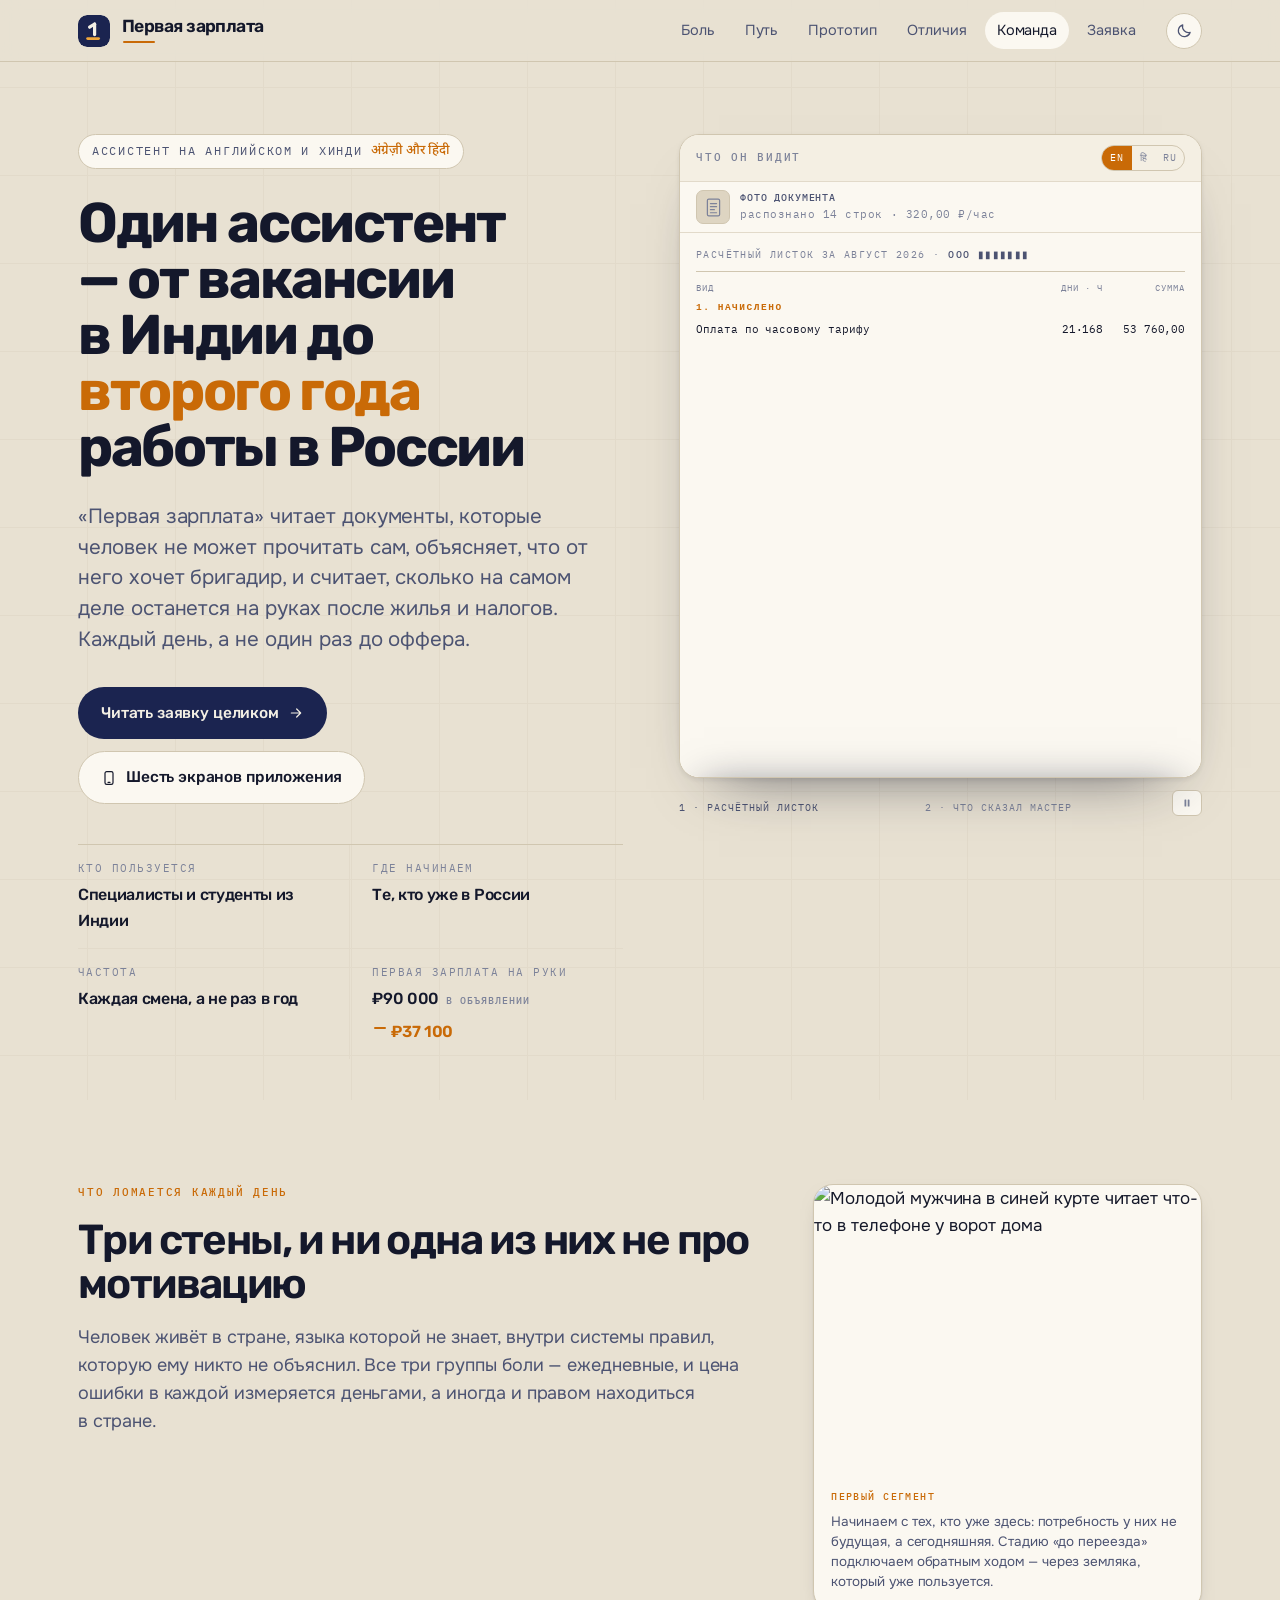
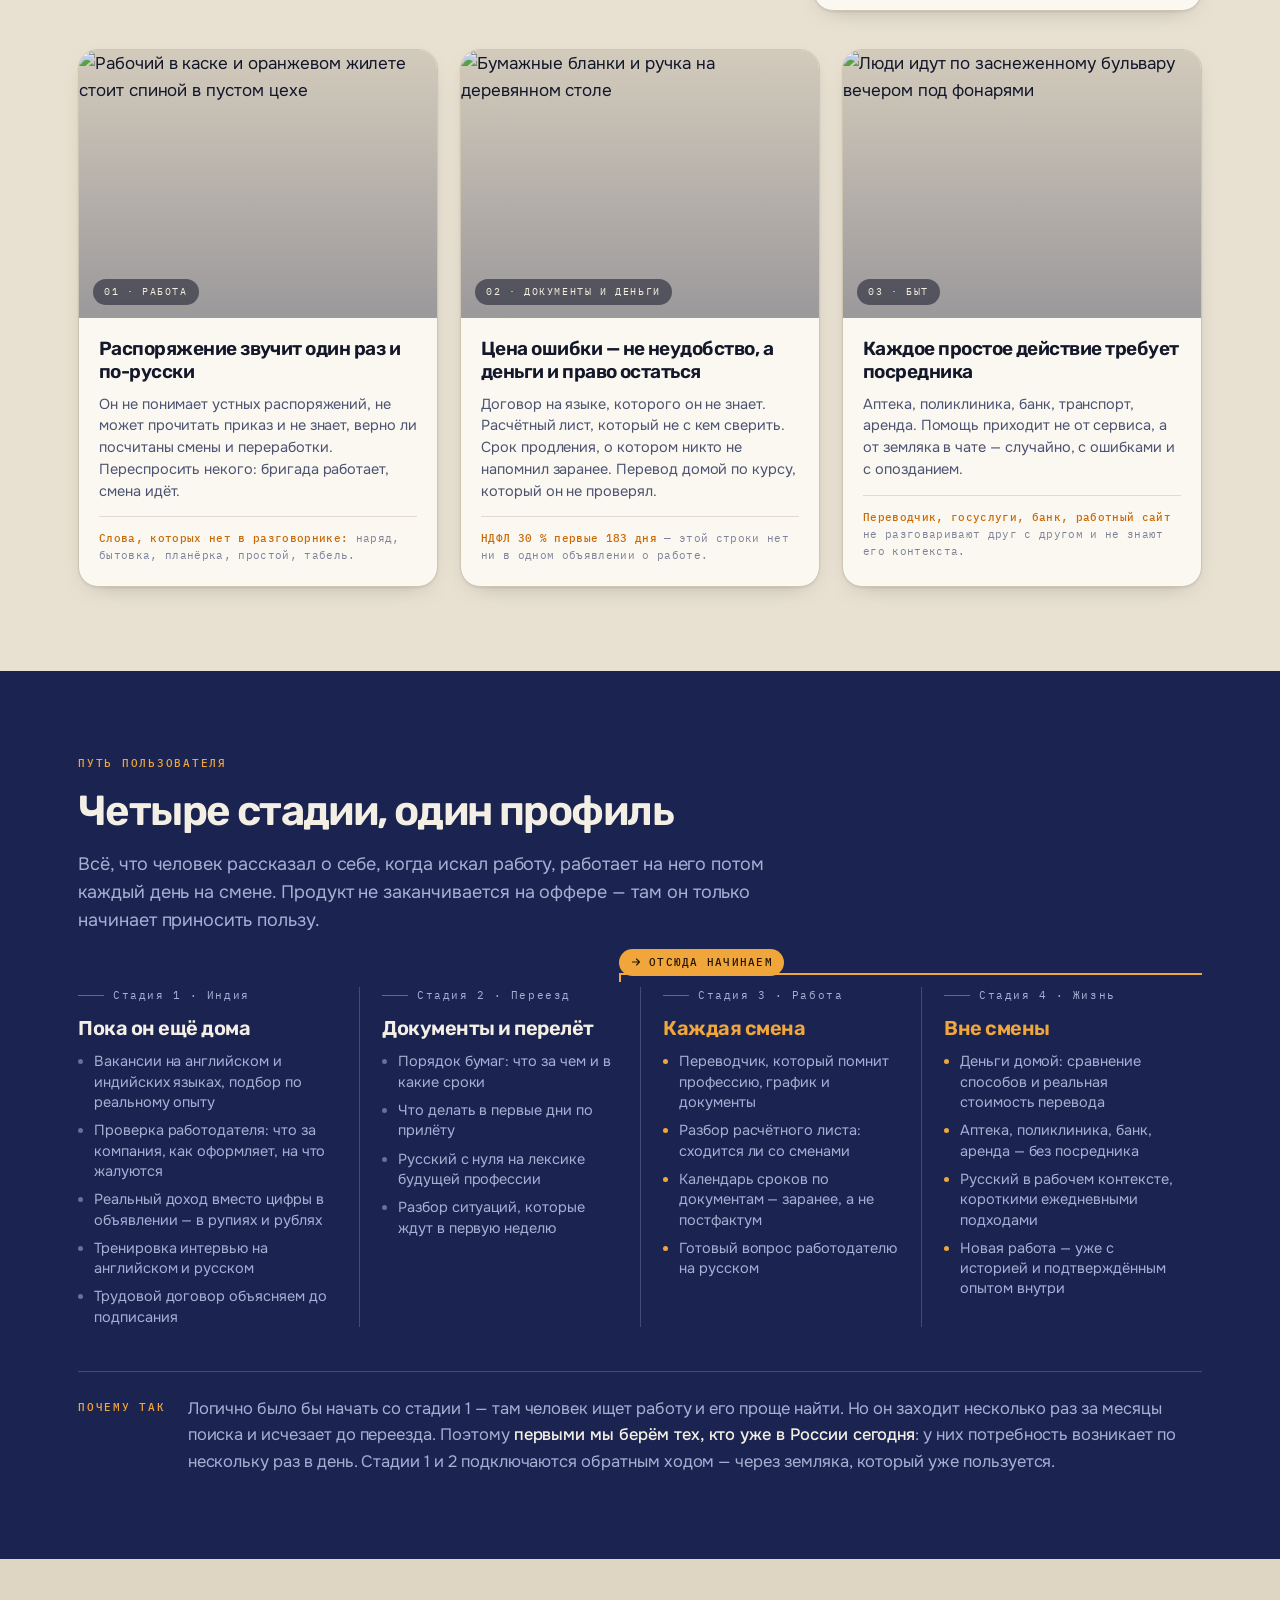
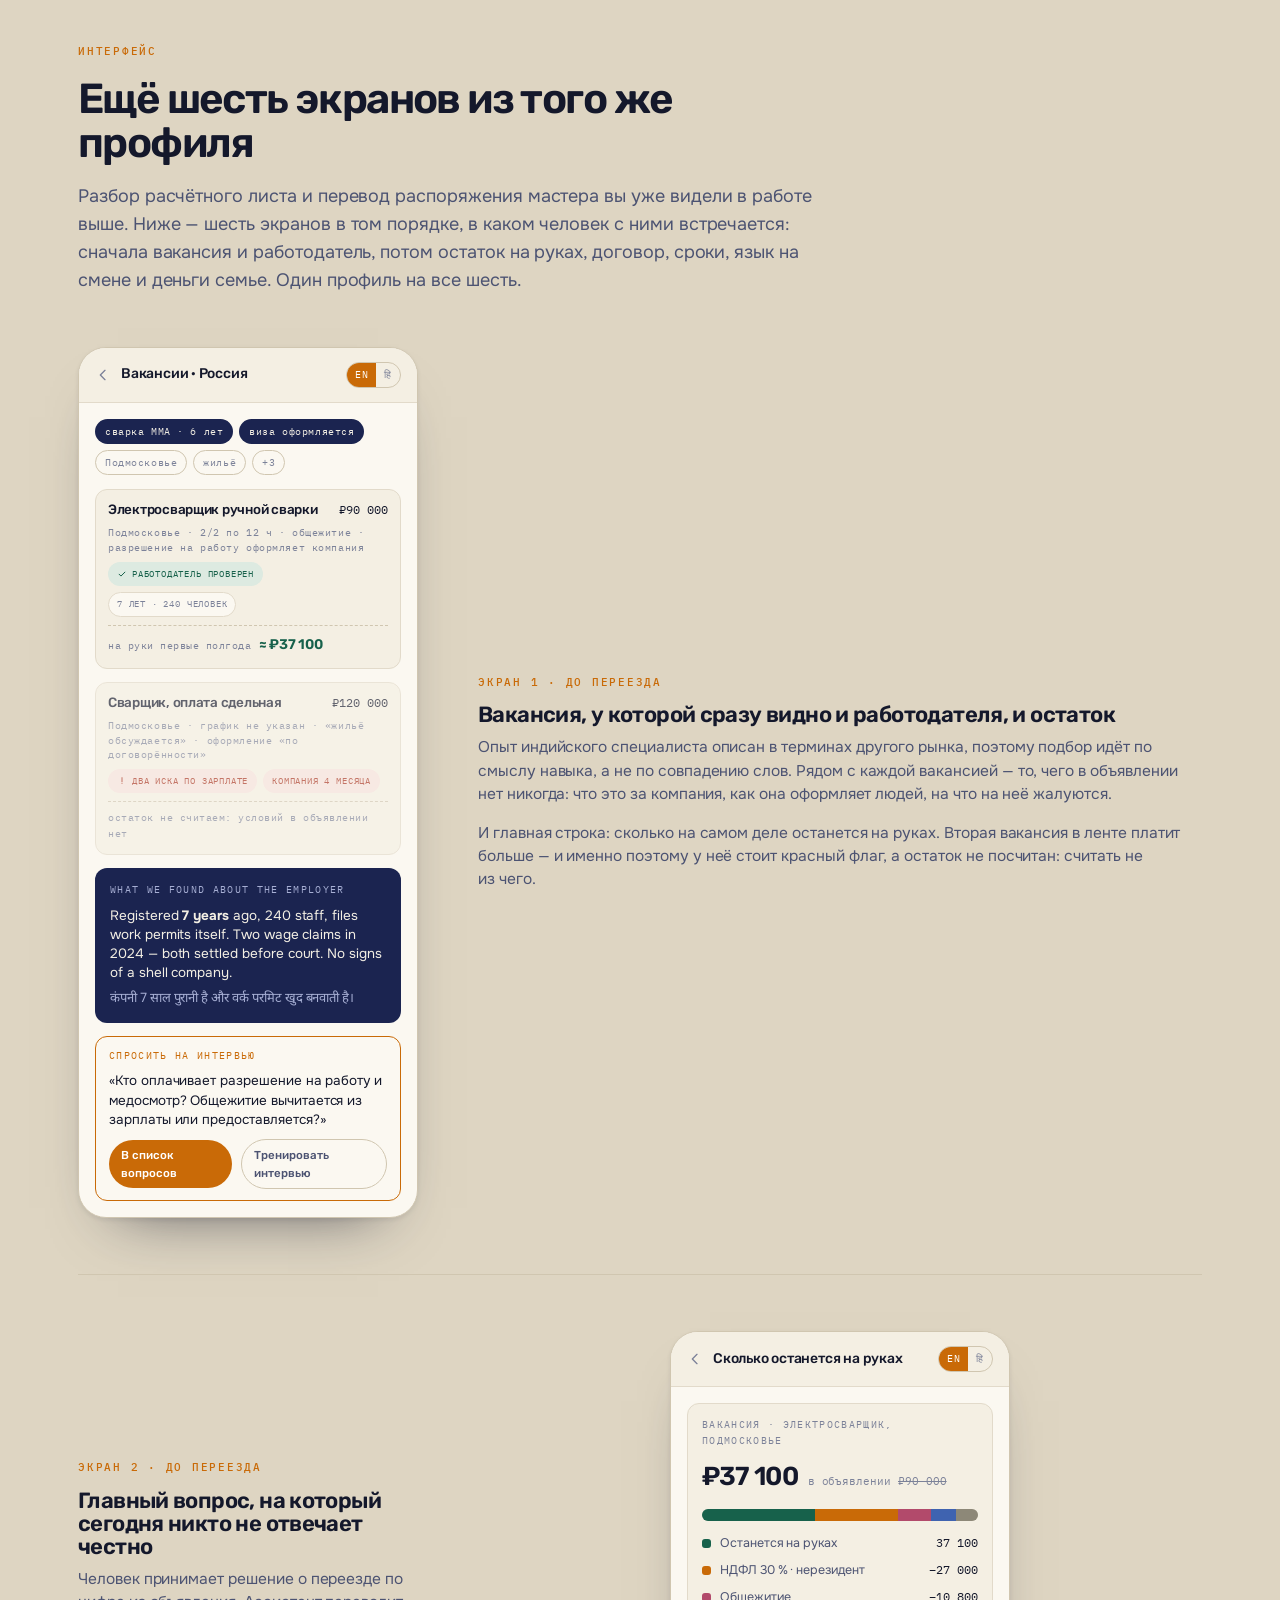
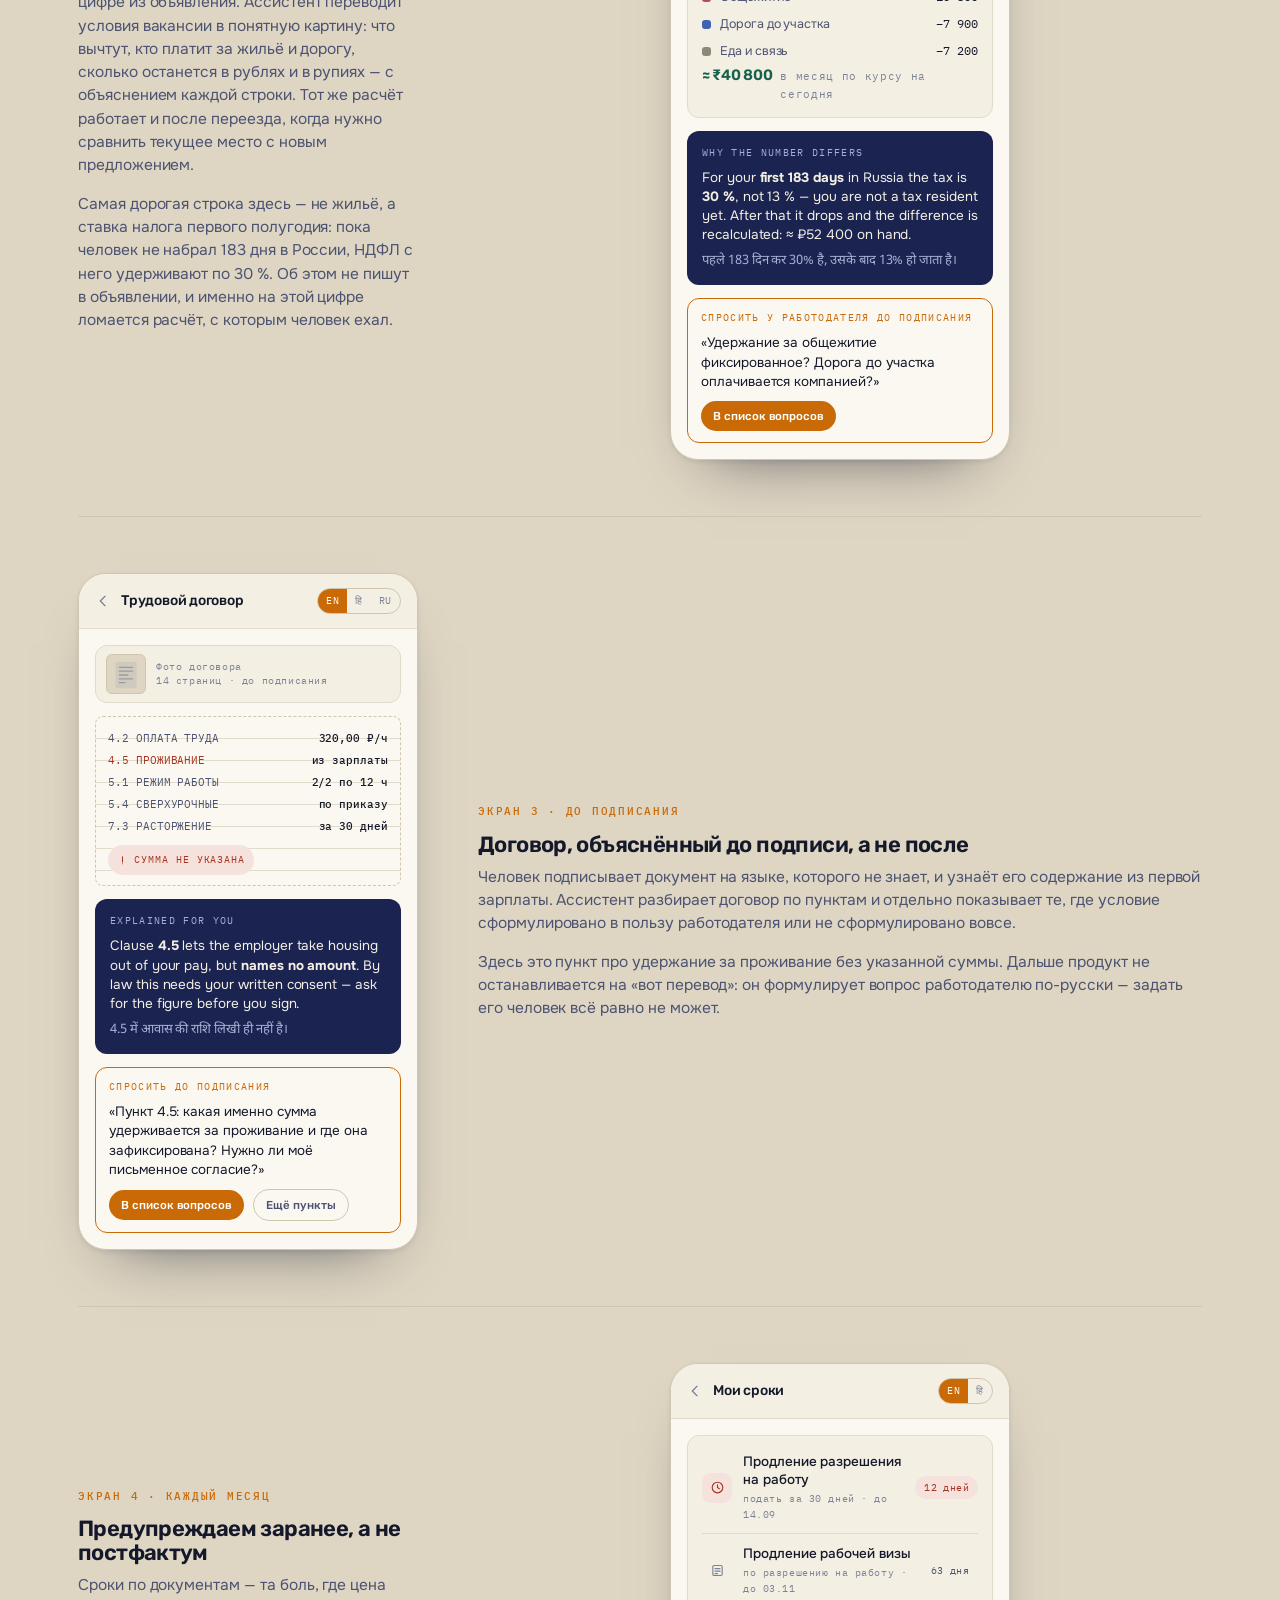
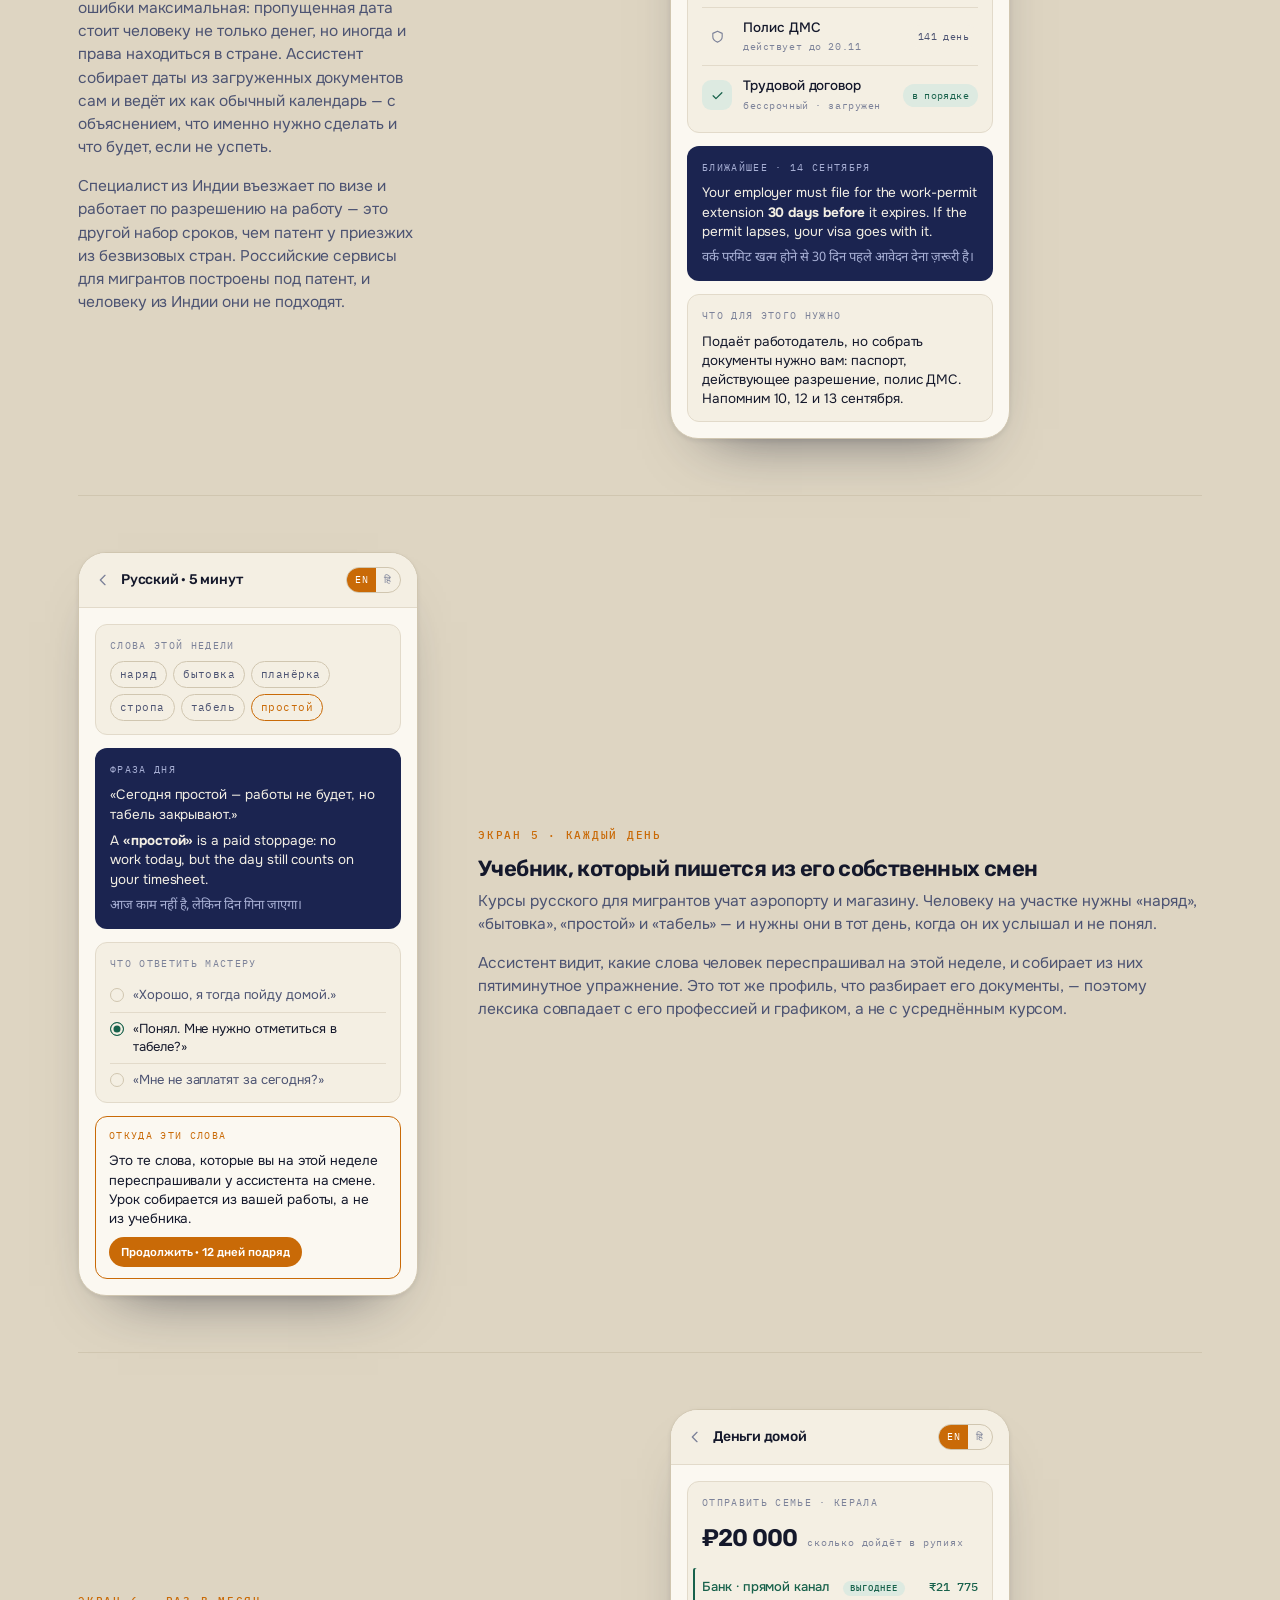
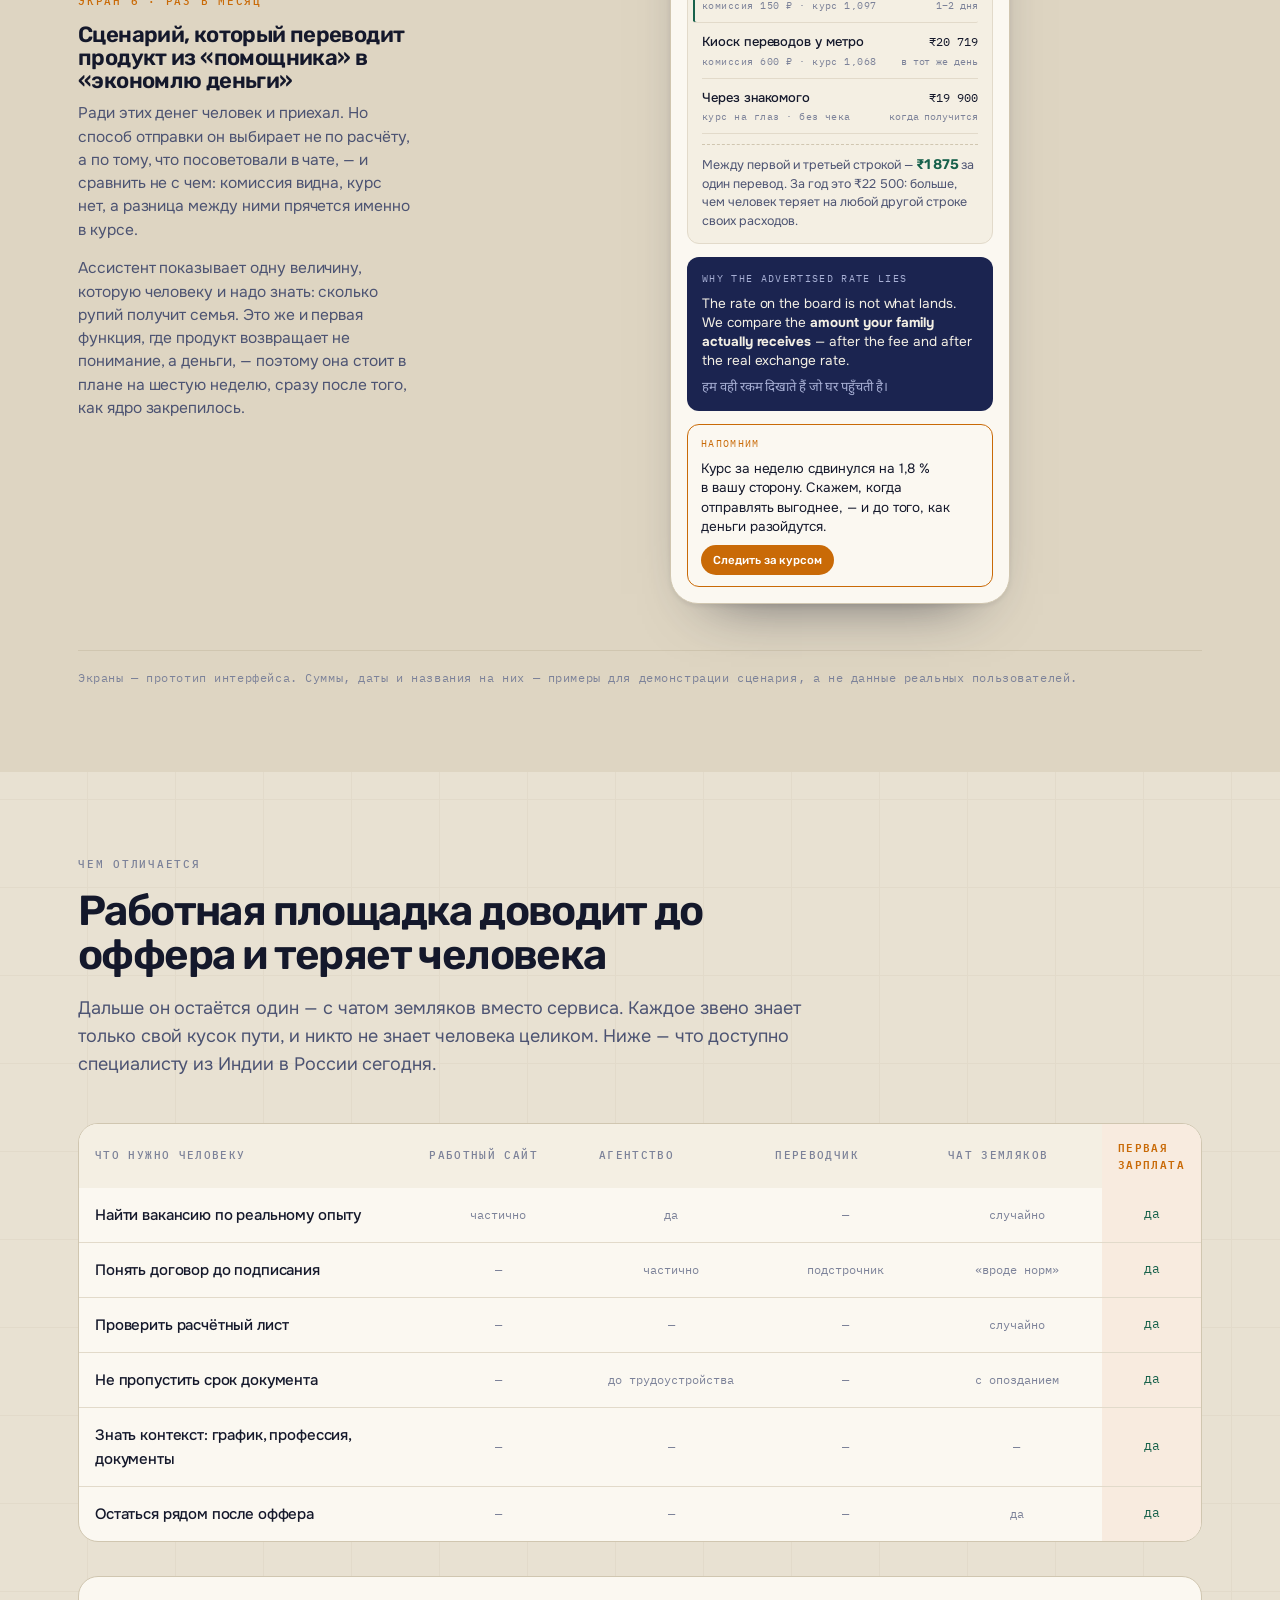
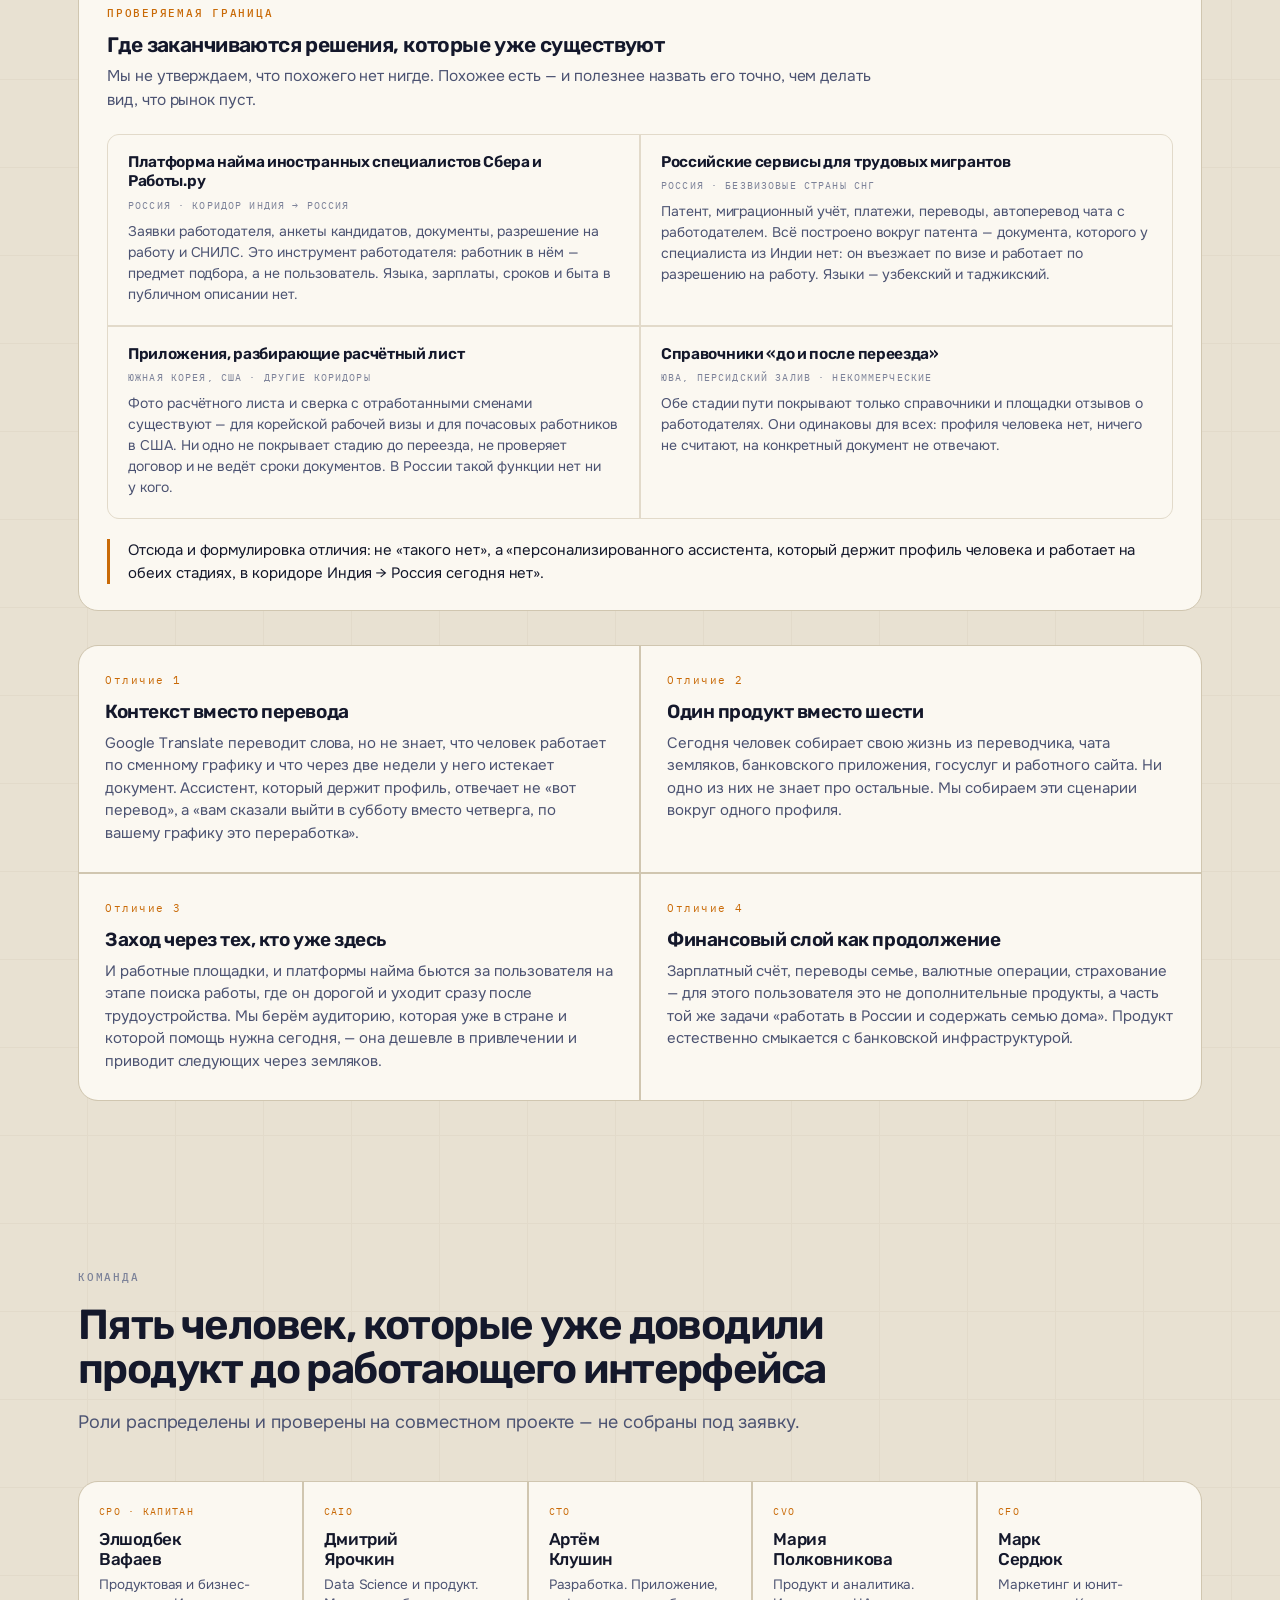
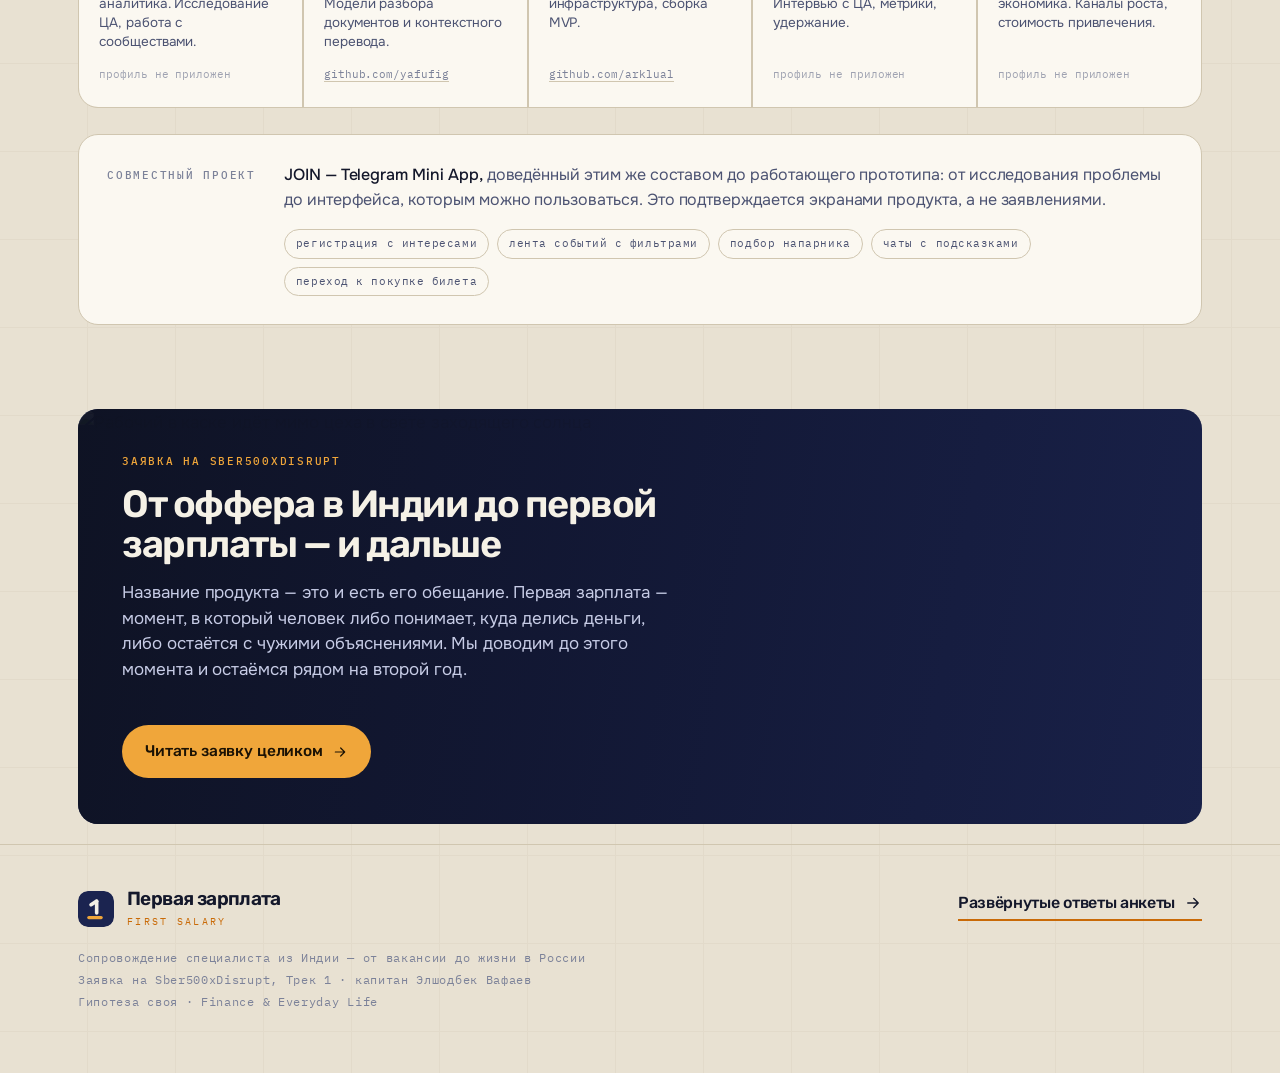
==== commit 00cade1b: "Итерация 9: закрывающая полоса без reveal, кадрировка портрета, подпись без повтора" ====
--- a/index.html
+++ b/index.html
@@ -267,8 +267,8 @@
         <img src="https://images.unsplash.com/photo-1713130925840-4db3fbcabe4f?auto=format&amp;fit=crop&amp;w=900&amp;q=70"
              alt="Молодой мужчина в синей курте читает что-то в телефоне у ворот дома" loading="lazy" width="900" height="720">
         <figcaption>
-          <b>Кто пользуется</b>
-          Специалисты и студенты из Индии, которые работают и учатся в России прямо сегодня. Потребность у них не будущая, а сегодняшняя — и возникает по нескольку раз в день.
+          <b>Первый сегмент</b>
+          Начинаем с тех, кто уже здесь: потребность у них не будущая, а сегодняшняя. Стадию «до переезда» подключаем обратным ходом — через земляка, который уже пользуется.
         </figcaption>
       </figure>
     </div>
@@ -933,7 +933,7 @@
 <!-- ==================== ЗАКРЫВАЮЩАЯ ПОЛОСА ==================== -->
 <section class="closer">
   <div class="shell">
-    <div class="closer-in" data-reveal>
+    <div class="closer-in">
       <img src="https://images.unsplash.com/photo-1776937482510-b794a7d0c267?auto=format&amp;fit=crop&amp;w=1600&amp;q=70"
            alt="Рабочий в каске идёт мимо цеха в свете заходящего солнца" loading="lazy" width="1600" height="1067">
       <div class="closer-txt">
--- a/wi.css
+++ b/wi.css
@@ -1622,7 +1622,7 @@
   margin:0;background:var(--card);border:1px solid var(--line);border-radius:var(--r-lg);
   overflow:hidden;box-shadow:var(--shadow-1);
 }
-.who img{display:block;width:100%;height:auto;aspect-ratio:3/2;object-fit:cover;object-position:50% 20%;filter:saturate(.9)}
+.who img{display:block;width:100%;height:auto;aspect-ratio:4/3;object-fit:cover;object-position:50% 34%;filter:saturate(.9)}
 .who figcaption{padding:15px 17px 17px;font-size:13.5px;line-height:1.5;color:var(--ink-2)}
 .who figcaption b{
   display:block;font-family:var(--mono);font-weight:500;font-size:9.5px;letter-spacing:.15em;
